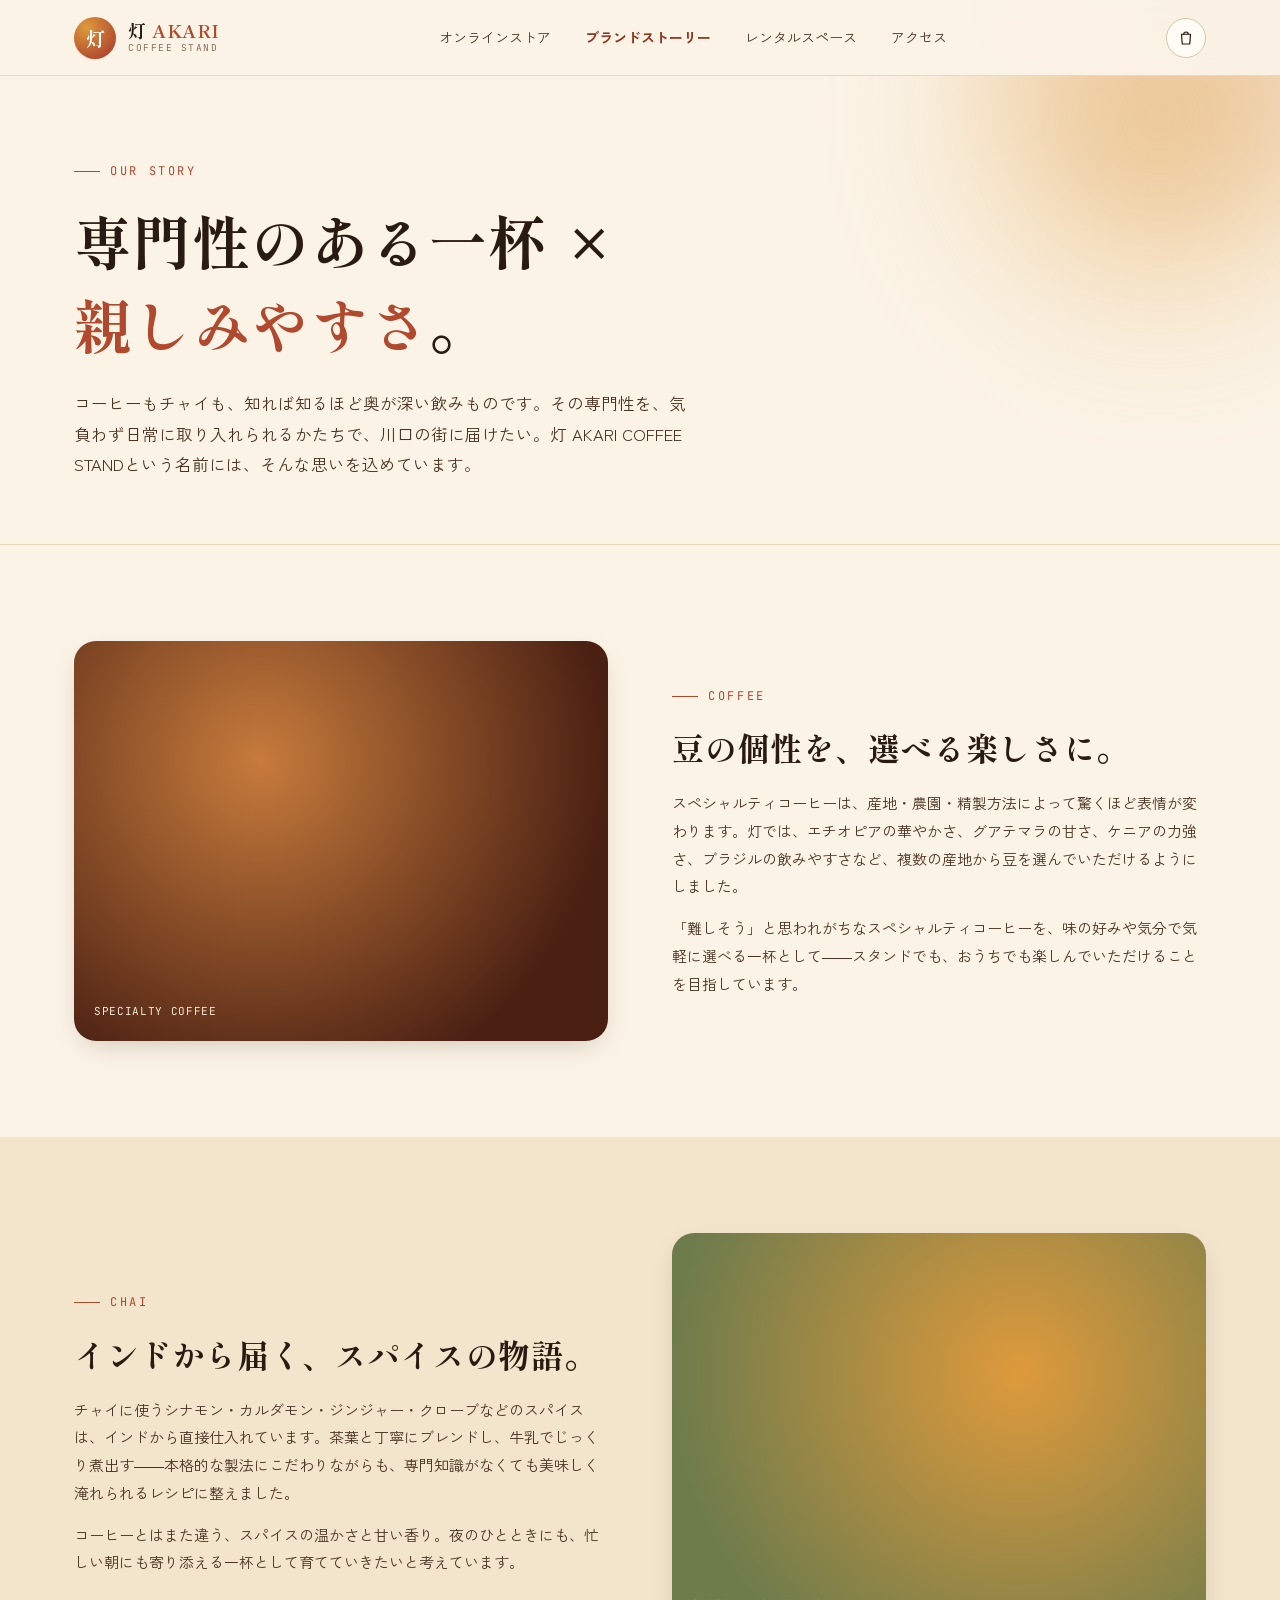
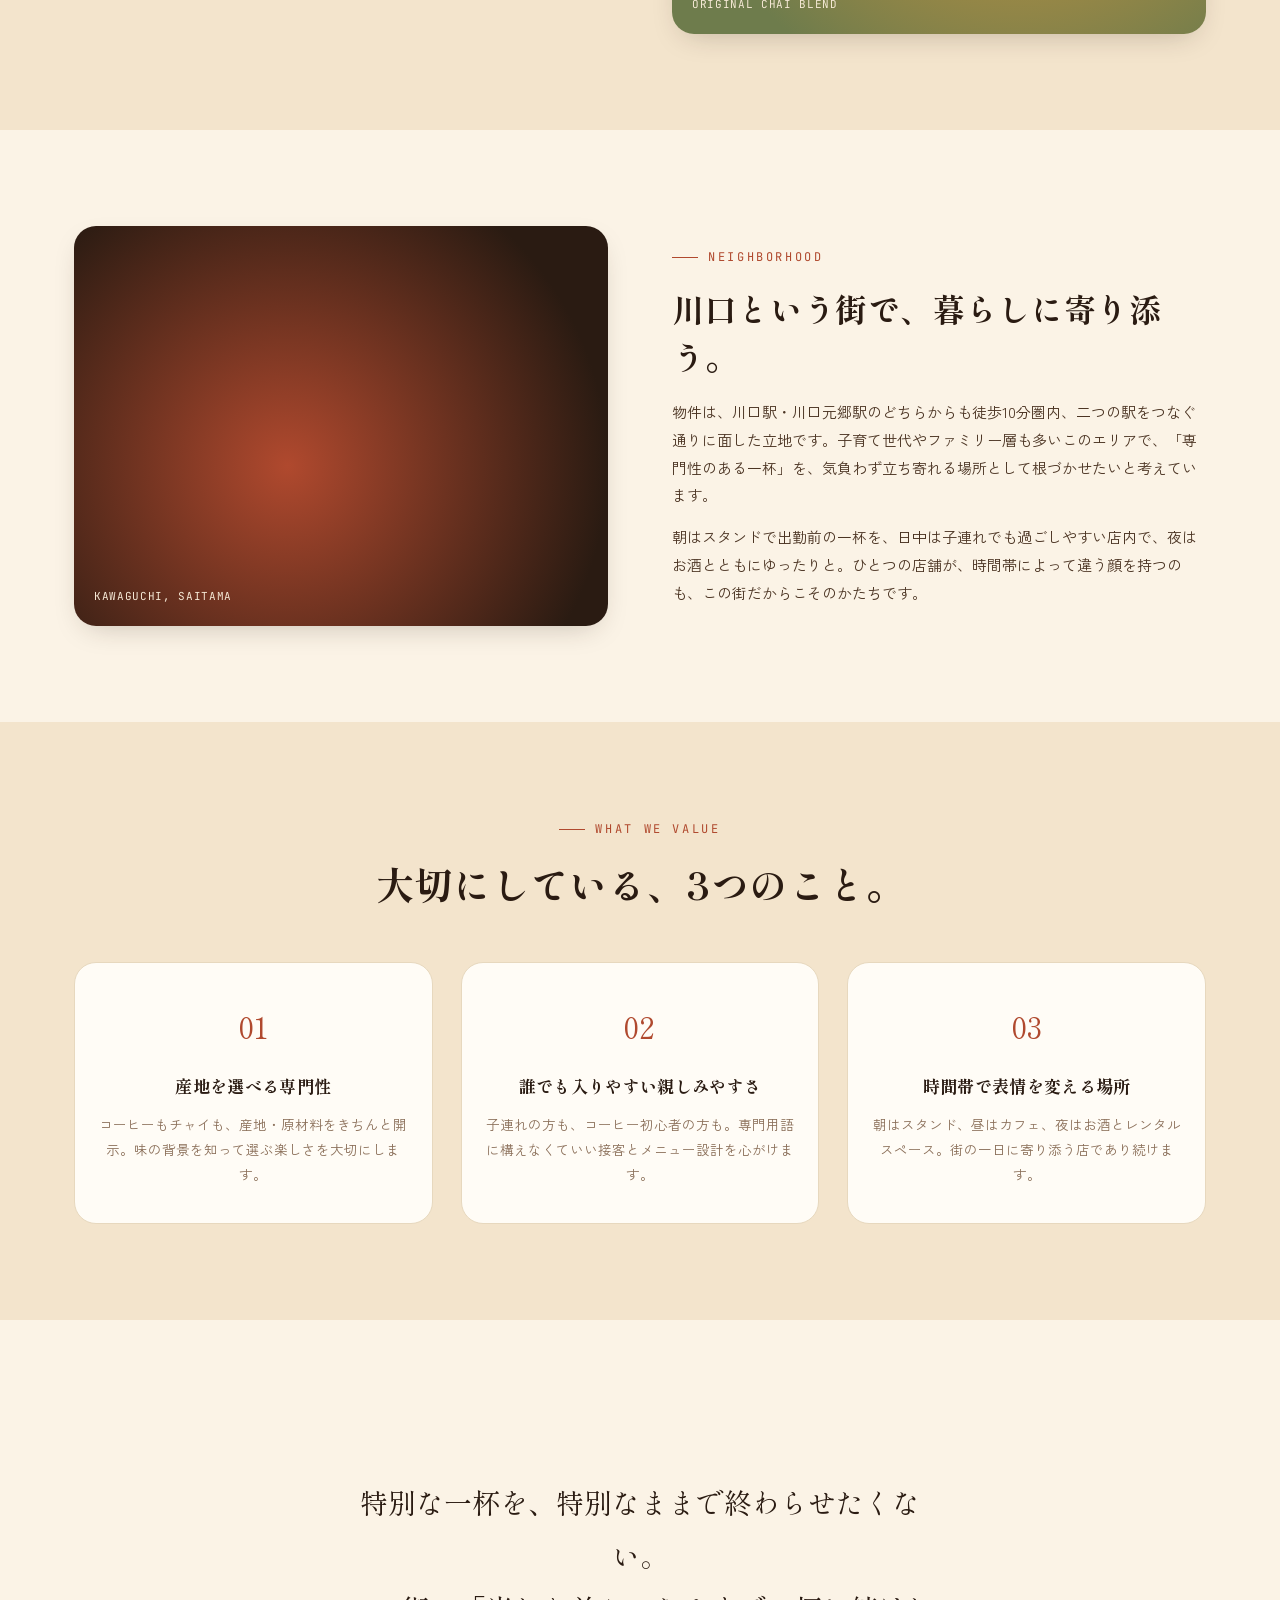
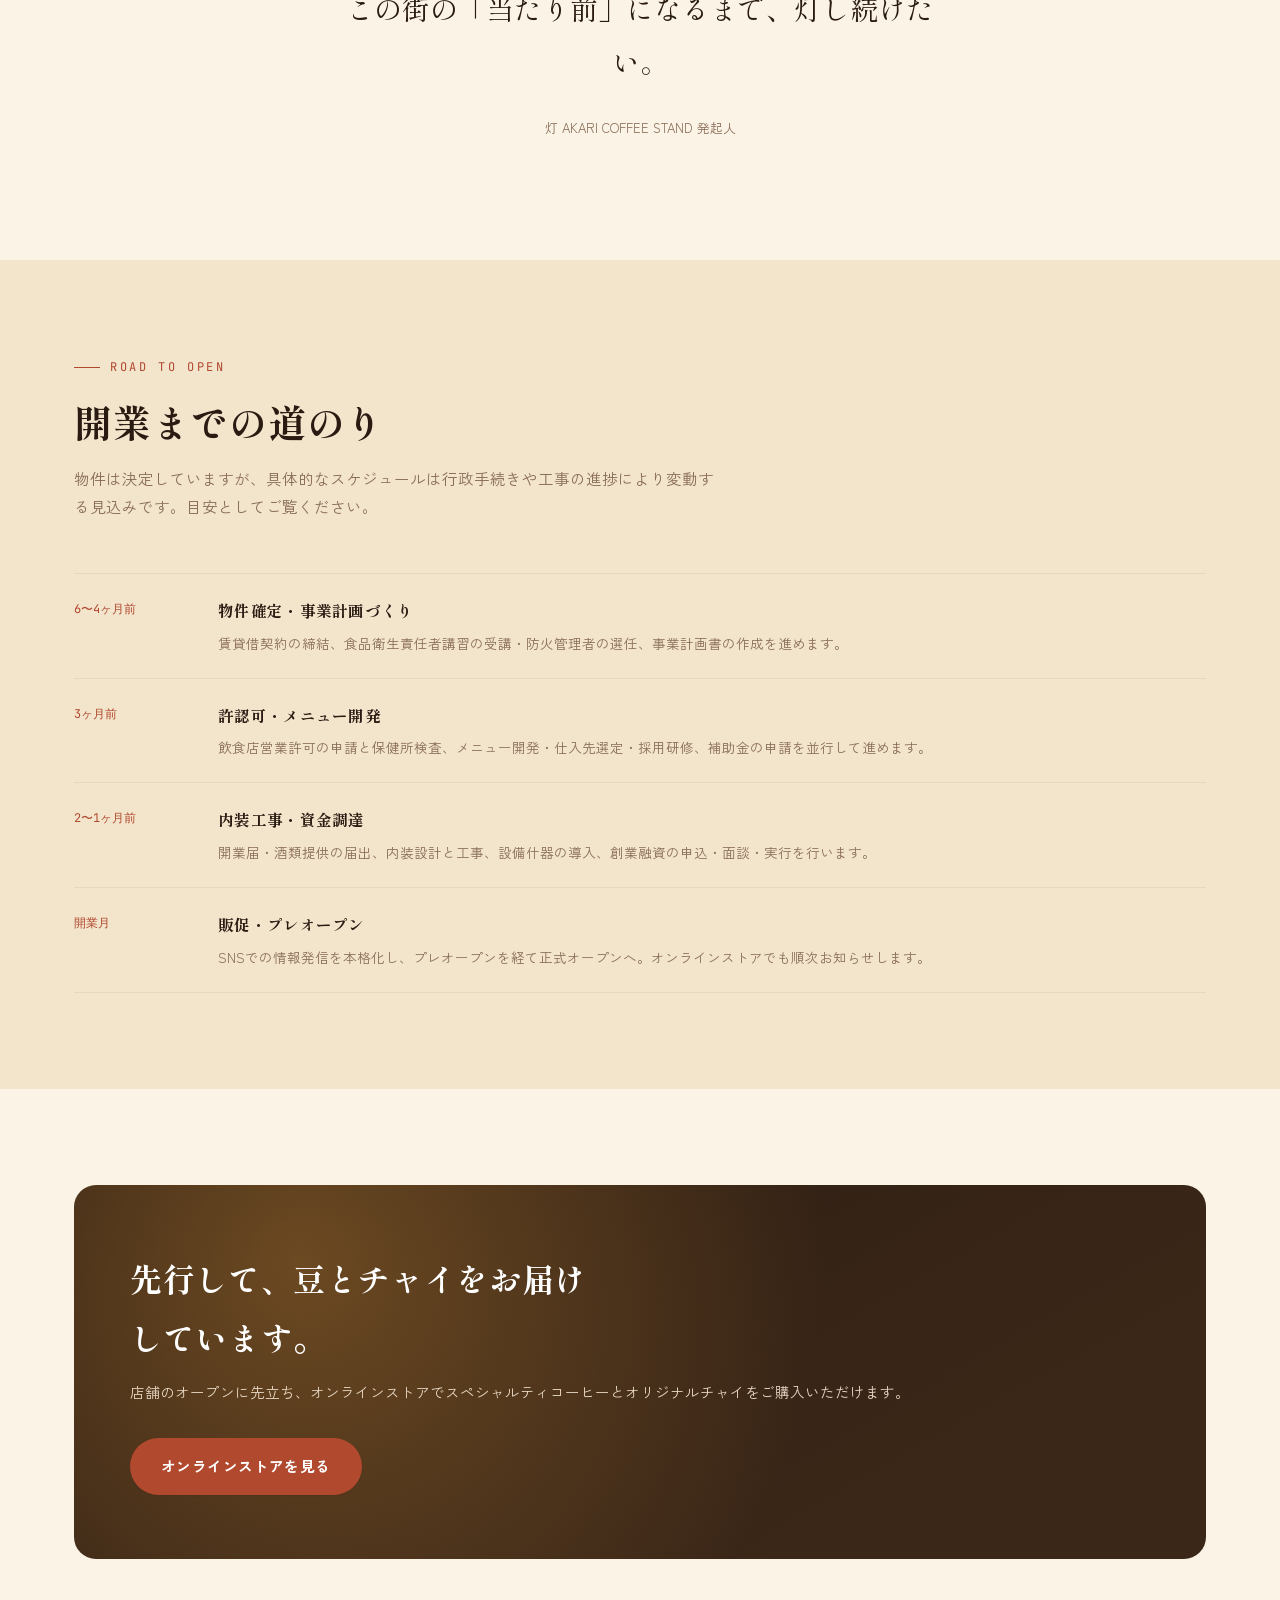
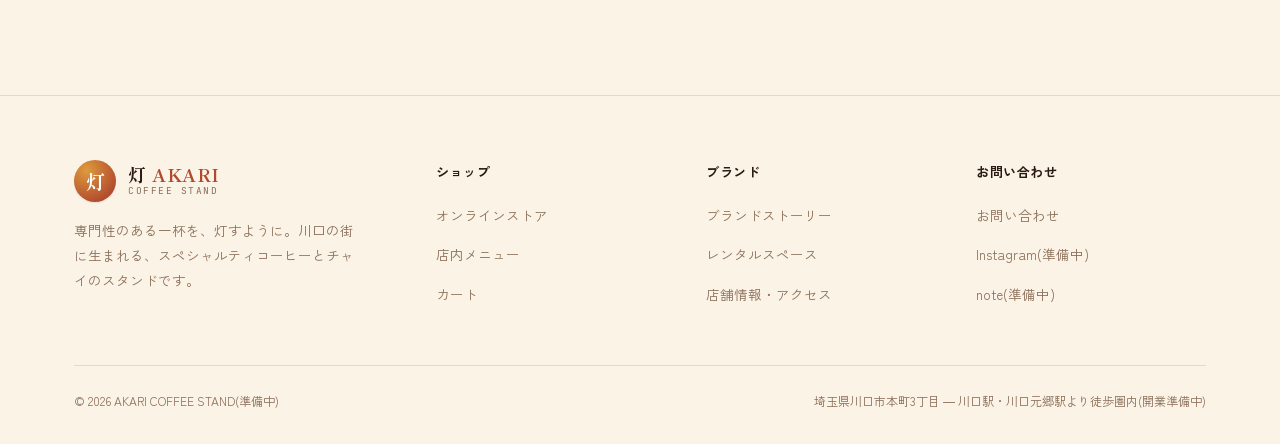
==== about.html @ fa73d48c "川口カフェ事業向けECサイト「灯 AKARI COFFEE STAND」を新規構築 既存の割り勘linkツールを置き換え、事業計画資料(専門性のある一杯×親しみやすさ、 スタンド/店内/レンタルスペー" ====
<!DOCTYPE html>
<html lang="ja">
<head>
<meta charset="UTF-8">
<meta name="viewport" content="width=device-width, initial-scale=1.0">
<meta name="theme-color" content="#B0492E">
<meta name="description" content="灯 AKARI COFFEE STANDのブランドストーリー。専門性のある一杯×親しみやすさというコンセプト、コーヒーとチャイへのこだわり、川口という街への思いをご紹介します。">
<title>ブランドストーリー ― 灯 AKARI COFFEE STAND</title>
<link rel="preconnect" href="https://fonts.googleapis.com">
<link rel="preconnect" href="https://fonts.gstatic.com" crossorigin>
<link href="https://fonts.googleapis.com/css2?family=Shippori+Mincho:wght@400;500;700;800&family=Zen+Kaku+Gothic+New:wght@400;500;700&family=JetBrains+Mono:wght@400;500;700&display=swap" rel="stylesheet">
<link rel="stylesheet" href="assets/styles.css">
</head>
<body>

<header class="site-header">
  <div class="wrap">
    <a href="index.html" class="brand">
      <div class="brand-mark">灯</div>
      <div class="brand-word">
        <span class="brand-name">灯 <span class="accent">AKARI</span></span>
        <span class="brand-sub">COFFEE STAND</span>
      </div>
    </a>
    <nav class="nav-desktop">
      <a href="products.html">オンラインストア</a>
      <a href="about.html">ブランドストーリー</a>
      <a href="space.html">レンタルスペース</a>
      <a href="access.html">アクセス</a>
    </nav>
    <div class="header-actions">
      <button type="button" class="icon-btn js-cart-open" aria-label="カートを開く">
        <svg viewBox="0 0 24 24" fill="none" stroke-width="1.6" stroke-linecap="round" stroke-linejoin="round"><path d="M6 7h12l-1 13H7L6 7Z"/><path d="M9 7a3 3 0 0 1 6 0"/></svg>
        <span class="cart-count is-zero">0</span>
      </button>
      <button type="button" class="icon-btn nav-toggle js-nav-open" aria-label="メニューを開く">
        <svg viewBox="0 0 24 24" fill="none" stroke-width="1.6" stroke-linecap="round"><path d="M4 7h16M4 12h16M4 17h16"/></svg>
      </button>
    </div>
  </div>
</header>

<div class="nav-mobile">
  <div class="nav-mobile-panel">
    <button type="button" class="nav-mobile-close js-nav-close" aria-label="閉じる">
      <svg viewBox="0 0 24 24" fill="none" stroke-width="1.6" stroke-linecap="round"><path d="M6 6l12 12M18 6L6 18"/></svg>
    </button>
    <a href="index.html">ホーム</a>
    <a href="products.html">オンラインストア</a>
    <a href="about.html">ブランドストーリー</a>
    <a href="space.html">レンタルスペース</a>
    <a href="access.html">店舗情報・アクセス</a>
    <a href="cart.html">カート</a>
  </div>
</div>

<main>

  <section class="hero" style="padding-bottom:64px">
    <div class="hero-glow g1"></div>
    <div class="wrap">
      <span class="eyebrow">OUR STORY</span>
      <h1 class="hero-title" style="max-width:760px">専門性のある一杯 ×<br><span class="accent">親しみやすさ</span>。</h1>
      <p class="hero-sub" style="max-width:620px">コーヒーもチャイも、知れば知るほど奥が深い飲みものです。その専門性を、気負わず日常に取り入れられるかたちで、川口の街に届けたい。灯 AKARI COFFEE STANDという名前には、そんな思いを込めています。</p>
    </div>
  </section>

  <!-- ============ Coffee story ============ -->
  <section class="section">
    <div class="wrap">
      <div class="story-split">
        <div class="story-visual" style="background: radial-gradient(circle at 35% 30%, #C77B3C, #4A2013 78%);">
          <span class="caption">SPECIALTY COFFEE</span>
        </div>
        <div class="story-copy">
          <span class="eyebrow">COFFEE</span>
          <h2>豆の個性を、選べる楽しさに。</h2>
          <p>スペシャルティコーヒーは、産地・農園・精製方法によって驚くほど表情が変わります。灯では、エチオピアの華やかさ、グアテマラの甘さ、ケニアの力強さ、ブラジルの飲みやすさなど、複数の産地から豆を選んでいただけるようにしました。</p>
          <p>「難しそう」と思われがちなスペシャルティコーヒーを、味の好みや気分で気軽に選べる一杯として――スタンドでも、おうちでも楽しんでいただけることを目指しています。</p>
        </div>
      </div>
    </div>
  </section>

  <!-- ============ Chai story ============ -->
  <section class="section section-alt">
    <div class="wrap">
      <div class="story-split reverse">
        <div class="story-visual" style="background: radial-gradient(circle at 65% 35%, #DE9A3C, #6E7C4C 80%);">
          <span class="caption">ORIGINAL CHAI BLEND</span>
        </div>
        <div class="story-copy">
          <span class="eyebrow">CHAI</span>
          <h2>インドから届く、スパイスの物語。</h2>
          <p>チャイに使うシナモン・カルダモン・ジンジャー・クローブなどのスパイスは、インドから直接仕入れています。茶葉と丁寧にブレンドし、牛乳でじっくり煮出す――本格的な製法にこだわりながらも、専門知識がなくても美味しく淹れられるレシピに整えました。</p>
          <p>コーヒーとはまた違う、スパイスの温かさと甘い香り。夜のひとときにも、忙しい朝にも寄り添える一杯として育てていきたいと考えています。</p>
        </div>
      </div>
    </div>
  </section>

  <!-- ============ Kawaguchi story ============ -->
  <section class="section">
    <div class="wrap">
      <div class="story-split">
        <div class="story-visual" style="background: radial-gradient(circle at 40% 60%, #B0492E, #2A1B12 80%);">
          <span class="caption">KAWAGUCHI, SAITAMA</span>
        </div>
        <div class="story-copy">
          <span class="eyebrow">NEIGHBORHOOD</span>
          <h2>川口という街で、暮らしに寄り添う。</h2>
          <p>物件は、川口駅・川口元郷駅のどちらからも徒歩10分圏内、二つの駅をつなぐ通りに面した立地です。子育て世代やファミリー層も多いこのエリアで、「専門性のある一杯」を、気負わず立ち寄れる場所として根づかせたいと考えています。</p>
          <p>朝はスタンドで出勤前の一杯を、日中は子連れでも過ごしやすい店内で、夜はお酒とともにゆったりと。ひとつの店舗が、時間帯によって違う顔を持つのも、この街だからこそのかたちです。</p>
        </div>
      </div>
    </div>
  </section>

  <!-- ============ Pillars ============ -->
  <section class="section section-alt">
    <div class="wrap">
      <div class="section-head center" style="margin-left:auto;margin-right:auto;text-align:center">
        <span class="eyebrow center" style="justify-content:center">WHAT WE VALUE</span>
        <h2>大切にしている、3つのこと。</h2>
      </div>
      <div class="pillars">
        <div class="pillar">
          <div class="pillar-mark">01</div>
          <h3>産地を選べる専門性</h3>
          <p>コーヒーもチャイも、産地・原材料をきちんと開示。味の背景を知って選ぶ楽しさを大切にします。</p>
        </div>
        <div class="pillar">
          <div class="pillar-mark">02</div>
          <h3>誰でも入りやすい親しみやすさ</h3>
          <p>子連れの方も、コーヒー初心者の方も。専門用語に構えなくていい接客とメニュー設計を心がけます。</p>
        </div>
        <div class="pillar">
          <div class="pillar-mark">03</div>
          <h3>時間帯で表情を変える場所</h3>
          <p>朝はスタンド、昼はカフェ、夜はお酒とレンタルスペース。街の一日に寄り添う店であり続けます。</p>
        </div>
      </div>
    </div>
  </section>

  <!-- ============ Founder quote ============ -->
  <section class="section-tight">
    <div class="wrap">
      <div class="quote-block">
        <blockquote>特別な一杯を、特別なままで終わらせたくない。<br>この街の「当たり前」になるまで、灯し続けたい。</blockquote>
        <cite>灯 AKARI COFFEE STAND 発起人</cite>
      </div>
    </div>
  </section>

  <!-- ============ Road to open ============ -->
  <section class="section section-alt">
    <div class="wrap">
      <div class="section-head">
        <span class="eyebrow">ROAD TO OPEN</span>
        <h2>開業までの道のり</h2>
        <p class="lead">物件は決定していますが、具体的なスケジュールは行政手続きや工事の進捗により変動する見込みです。目安としてご覧ください。</p>
      </div>
      <div class="timeline">
        <div class="timeline-row">
          <div class="timeline-time">6〜4ヶ月前</div>
          <div class="timeline-body">
            <h4>物件確定・事業計画づくり</h4>
            <p>賃貸借契約の締結、食品衛生責任者講習の受講・防火管理者の選任、事業計画書の作成を進めます。</p>
          </div>
        </div>
        <div class="timeline-row">
          <div class="timeline-time">3ヶ月前</div>
          <div class="timeline-body">
            <h4>許認可・メニュー開発</h4>
            <p>飲食店営業許可の申請と保健所検査、メニュー開発・仕入先選定・採用研修、補助金の申請を並行して進めます。</p>
          </div>
        </div>
        <div class="timeline-row">
          <div class="timeline-time">2〜1ヶ月前</div>
          <div class="timeline-body">
            <h4>内装工事・資金調達</h4>
            <p>開業届・酒類提供の届出、内装設計と工事、設備什器の導入、創業融資の申込・面談・実行を行います。</p>
          </div>
        </div>
        <div class="timeline-row">
          <div class="timeline-time">開業月</div>
          <div class="timeline-body">
            <h4>販促・プレオープン</h4>
            <p>SNSでの情報発信を本格化し、プレオープンを経て正式オープンへ。オンラインストアでも順次お知らせします。</p>
          </div>
        </div>
      </div>
    </div>
  </section>

  <section class="section">
    <div class="wrap">
      <div class="cta-band">
        <div>
          <h2>先行して、豆とチャイをお届けしています。</h2>
          <p>店舗のオープンに先立ち、オンラインストアでスペシャルティコーヒーとオリジナルチャイをご購入いただけます。</p>
        </div>
        <a href="products.html" class="btn btn-primary">オンラインストアを見る</a>
      </div>
    </div>
  </section>

</main>

<footer class="site-footer">
  <div class="wrap">
    <div class="footer-grid">
      <div class="footer-brand">
        <a href="index.html" class="brand">
          <div class="brand-mark">灯</div>
          <div class="brand-word">
            <span class="brand-name">灯 <span class="accent">AKARI</span></span>
            <span class="brand-sub">COFFEE STAND</span>
          </div>
        </a>
        <p>専門性のある一杯を、灯すように。川口の街に生まれる、スペシャルティコーヒーとチャイのスタンドです。</p>
      </div>
      <div class="footer-col">
        <h4>ショップ</h4>
        <ul>
          <li><a href="products.html">オンラインストア</a></li>
          <li><a href="products.html#menu">店内メニュー</a></li>
          <li><a href="cart.html">カート</a></li>
        </ul>
      </div>
      <div class="footer-col">
        <h4>ブランド</h4>
        <ul>
          <li><a href="about.html">ブランドストーリー</a></li>
          <li><a href="space.html">レンタルスペース</a></li>
          <li><a href="access.html">店舗情報・アクセス</a></li>
        </ul>
      </div>
      <div class="footer-col">
        <h4>お問い合わせ</h4>
        <ul>
          <li><a href="access.html#contact">お問い合わせ</a></li>
          <li><a href="#">Instagram(準備中)</a></li>
          <li><a href="#">note(準備中)</a></li>
        </ul>
      </div>
    </div>
    <div class="footer-bottom">
      <span>&copy; <span class="js-year"></span> AKARI COFFEE STAND(準備中)</span>
      <span>埼玉県川口市本町3丁目 ― 川口駅・川口元郷駅より徒歩圏内(開業準備中)</span>
    </div>
  </div>
</footer>

<div class="cart-drawer">
  <div class="cart-drawer-panel">
    <div class="cart-drawer-head">
      <h3>カート</h3>
      <button type="button" class="icon-btn js-cart-close" aria-label="閉じる">
        <svg viewBox="0 0 24 24" fill="none" stroke-width="1.6" stroke-linecap="round"><path d="M6 6l12 12M18 6L6 18"/></svg>
      </button>
    </div>
    <div class="cart-drawer-body" id="cartDrawerBody"></div>
    <div class="cart-drawer-foot" id="cartDrawerFoot" style="display:none">
      <div class="cart-subtotal"><span>小計</span><strong id="cartSubtotal">¥0</strong></div>
      <a href="cart.html" class="btn btn-primary btn-block">レジに進む</a>
      <p class="form-note" style="margin-top:12px;margin-bottom:0">送料・お支払い方法は実店舗オープンにあわせて確定します</p>
    </div>
  </div>
</div>

<script src="assets/data.js"></script>
<script src="assets/app.js"></script>

</body>
</html>
---- assets/styles.css ----
/* ==========================================================================
   灯 AKARI COFFEE STAND ― Design System
   専門性のある一杯 × 親しみやすさ
   Mincho(専門性) + Gothic(親しみやすさ) のフォント対比を軸にした
   ブランド/EC 共通スタイルシート
   ========================================================================== */

:root{
  /* ---- color: warm coffee-stand palette ---- */
  --cream:        #FBF3E6;
  --cream-deep:   #F3E4CC;
  --paper:        #FFFCF6;
  --coffee-900:   #2A1B12;
  --coffee-700:   #4B3423;
  --coffee-500:   #8A6E58;
  --coffee-300:   #C9B49C;
  --line:         #E7D8BE;
  --line-strong:  #D8C4A3;
  --brick:        #B0492E;
  --brick-dark:   #8C3821;
  --brick-tint:   #F4DCD1;
  --amber:        #DE9A3C;
  --amber-tint:   #FBEACB;
  --sage:         #6E7C4C;
  --sage-tint:    #E7ECD9;
  --danger:       #B0492E;

  --shadow-sm: 0 1px 2px rgba(42,27,18,.06), 0 1px 1px rgba(42,27,18,.04);
  --shadow-md: 0 10px 30px -12px rgba(42,27,18,.28);
  --shadow-lg: 0 24px 60px -20px rgba(42,27,18,.35);

  --radius-sm: 6px;
  --radius-md: 12px;
  --radius-lg: 22px;
  --radius-pill: 999px;

  --font-serif: "Shippori Mincho", serif;
  --font-sans:  "Zen Kaku Gothic New", sans-serif;
  --font-mono:  "JetBrains Mono", monospace;

  --header-h: 76px;
  --wrap: 1180px;
}

*, *::before, *::after{ box-sizing: border-box; }
html{ scroll-behavior: smooth; }
body{
  margin:0;
  background: var(--cream);
  color: var(--coffee-700);
  font-family: var(--font-sans);
  font-size: 16px;
  line-height: 1.85;
  -webkit-font-smoothing: antialiased;
  text-rendering: optimizeLegibility;
}
img{ max-width:100%; display:block; }
a{ color: inherit; text-decoration: none; }
ul{ margin:0; padding:0; list-style:none; }
button{ font-family: inherit; }
h1,h2,h3,h4{
  font-family: var(--font-serif);
  color: var(--coffee-900);
  margin: 0;
  font-weight: 700;
  letter-spacing: .02em;
}
p{ margin:0; }

.wrap{
  max-width: var(--wrap);
  margin: 0 auto;
  padding: 0 24px;
}

/* ---- background texture: subtle warm grain + wood-line rhythm ---- */
body{
  background-image:
    radial-gradient(ellipse 900px 500px at 12% -10%, rgba(222,154,60,.14), transparent 60%),
    radial-gradient(ellipse 700px 500px at 100% 0%, rgba(176,73,46,.10), transparent 55%);
  background-repeat: no-repeat;
}

/* ==========================================================================
   Header
   ========================================================================== */
.site-header{
  position: sticky; top:0; z-index: 100;
  height: var(--header-h);
  display:flex; align-items:center;
  background: rgba(251,243,230,.88);
  backdrop-filter: blur(10px) saturate(1.1);
  border-bottom: 1px solid var(--line);
}
.site-header .wrap{
  display:flex; align-items:center; justify-content:space-between;
  width:100%;
}
.brand{
  display:flex; align-items:center; gap:12px;
}
.brand-mark{
  width:42px; height:42px; border-radius:50%;
  background: radial-gradient(circle at 30% 25%, var(--amber), var(--brick) 78%);
  color:#fff; font-family: var(--font-serif); font-weight:700;
  display:flex; align-items:center; justify-content:center;
  font-size:19px; box-shadow: var(--shadow-sm);
  flex-shrink:0;
}
.brand-word{ display:flex; flex-direction:column; line-height:1.1; }
.brand-name{
  font-family: var(--font-serif); font-weight:700; font-size:18px; color: var(--coffee-900);
  letter-spacing:.03em;
}
.brand-name .accent{ color: var(--brick); }
.brand-sub{
  font-family: var(--font-mono); font-size:9.5px; letter-spacing:.16em;
  color: var(--coffee-500); text-transform:uppercase; margin-top:2px;
}

.nav-desktop{
  display:flex; align-items:center; gap:34px;
}
.nav-desktop a{
  font-size:14px; color: var(--coffee-700); position:relative; padding:6px 0;
  transition: color .2s ease;
}
.nav-desktop a:hover{ color: var(--brick); }
.nav-desktop a.is-active{ color: var(--brick-dark); font-weight:700; }

.header-actions{ display:flex; align-items:center; gap:10px; }
.icon-btn{
  width:40px; height:40px; border-radius:50%;
  border:1px solid var(--line-strong); background: var(--paper);
  display:flex; align-items:center; justify-content:center;
  cursor:pointer; position:relative; transition: border-color .2s, background .2s;
}
.icon-btn:hover{ border-color: var(--brick); background:#fff; }
.icon-btn svg{ width:18px; height:18px; stroke: var(--coffee-900); }
.cart-count{
  position:absolute; top:-6px; right:-6px;
  min-width:18px; height:18px; padding:0 4px;
  border-radius:999px; background: var(--brick); color:#fff;
  font-family: var(--font-mono); font-size:10px; font-weight:700;
  display:flex; align-items:center; justify-content:center;
  border:2px solid var(--cream);
}
.cart-count.is-zero{ display:none; }

.nav-toggle{ display:none; }

/* mobile nav sheet */
.nav-mobile{
  position: fixed; inset:0; z-index: 200;
  background: rgba(42,27,18,.42);
  opacity:0; pointer-events:none; transition: opacity .25s ease;
}
.nav-mobile.is-open{ opacity:1; pointer-events:auto; }
.nav-mobile-panel{
  position:absolute; top:0; right:0; height:100%; width:min(320px,86vw);
  background: var(--cream); padding:22px 24px; box-shadow: var(--shadow-lg);
  transform: translateX(12px); transition: transform .25s ease;
  display:flex; flex-direction:column; gap:4px;
}
.nav-mobile.is-open .nav-mobile-panel{ transform: translateX(0); }
.nav-mobile-close{
  align-self:flex-end; width:36px; height:36px; border-radius:50%;
  border:1px solid var(--line-strong); background:var(--paper);
  display:flex; align-items:center; justify-content:center; margin-bottom:14px;
}
.nav-mobile a{
  padding:14px 4px; font-size:16px; border-bottom:1px solid var(--line);
  font-family: var(--font-serif);
}

/* ==========================================================================
   Buttons / Badges
   ========================================================================== */
.btn{
  display:inline-flex; align-items:center; justify-content:center; gap:8px;
  padding:14px 30px; border-radius: var(--radius-pill);
  font-size:14.5px; font-weight:700; letter-spacing:.03em;
  cursor:pointer; border:1px solid transparent; white-space:nowrap;
  transition: transform .18s ease, box-shadow .18s ease, background .18s ease, border-color .18s ease, color .18s ease;
}
.btn:active{ transform: translateY(1px); }
.btn-primary{ background: var(--brick); color:#fff; box-shadow: var(--shadow-sm); }
.btn-primary:hover{ background: var(--brick-dark); box-shadow: var(--shadow-md); }
.btn-outline{ background: transparent; border-color: var(--coffee-900); color: var(--coffee-900); }
.btn-outline:hover{ background: var(--coffee-900); color:#fff; }
.btn-ghost{ background: var(--paper); border-color: var(--line-strong); color: var(--coffee-900); }
.btn-ghost:hover{ border-color: var(--brick); color: var(--brick); }
.btn-block{ width:100%; }
.btn-sm{ padding:10px 20px; font-size:13px; }
.btn[disabled]{ opacity:.45; cursor:not-allowed; }

.badge{
  display:inline-flex; align-items:center; gap:6px;
  padding:6px 14px; border-radius: var(--radius-pill);
  font-family: var(--font-mono); font-size:11px; letter-spacing:.08em;
  background: var(--amber-tint); color: var(--brick-dark); text-transform:uppercase;
}
.badge-dot{ width:6px; height:6px; border-radius:50%; background: var(--brick); }
.badge-sage{ background: var(--sage-tint); color: var(--sage); }
.badge-outline{ background:transparent; border:1px solid var(--line-strong); color:var(--coffee-500); }

.tag{
  display:inline-block; padding:4px 11px; border-radius:var(--radius-pill);
  font-size:11.5px; background: var(--cream-deep); color: var(--coffee-500);
  border:1px solid var(--line);
}

/* ==========================================================================
   Layout helpers
   ========================================================================== */
.section{ padding: 96px 0; }
.section-tight{ padding: 64px 0; }
.section-alt{ background: var(--cream-deep); }
.eyebrow{
  font-family: var(--font-mono); font-size:12px; letter-spacing:.22em;
  text-transform:uppercase; color: var(--brick); display:flex; align-items:center; gap:10px;
  margin-bottom:16px;
}
.eyebrow::before{ content:""; width:26px; height:1px; background: var(--brick); }
.section-head{ max-width:640px; margin-bottom:52px; }
.section-head h2{ font-size: clamp(26px,3.4vw,38px); line-height:1.4; }
.section-head .lead{ margin-top:16px; color: var(--coffee-500); font-size:15.5px; }
.section-foot{ margin-top:44px; }

.grid{ display:grid; gap:28px; }
.grid-3{ grid-template-columns: repeat(3,1fr); }
.grid-4{ grid-template-columns: repeat(4,1fr); }
.grid-2{ grid-template-columns: repeat(2,1fr); }

/* ==========================================================================
   Hero
   ========================================================================== */
.hero{
  position:relative; overflow:hidden;
  padding: 84px 0 96px;
  border-bottom:1px solid var(--line);
}
.hero-glow{
  position:absolute; z-index:0; border-radius:50%;
  filter: blur(60px); opacity:.55; pointer-events:none;
}
.hero-glow.g1{ width:520px;height:520px; top:-220px; right:-140px; background: radial-gradient(circle, var(--amber), transparent 70%); }
.hero-glow.g2{ width:420px;height:420px; bottom:-220px; left:-120px; background: radial-gradient(circle, var(--brick-tint), transparent 70%); }
.hero .wrap{ position:relative; z-index:1; }
.hero-grid{ display:grid; grid-template-columns: 1.1fr .9fr; gap:56px; align-items:center; }
.hero-title{ font-size: clamp(34px,5vw,58px); line-height:1.45; }
.hero-title .accent{ color: var(--brick); }
.hero-sub{ margin-top:22px; font-size:16.5px; color: var(--coffee-700); max-width:480px; }
.hero-actions{ display:flex; gap:14px; margin-top:34px; flex-wrap:wrap; }
.hero-meta{ display:flex; gap:26px; margin-top:44px; flex-wrap:wrap; }
.hero-meta-item{ display:flex; flex-direction:column; gap:4px; }
.hero-meta-item .num{ font-family: var(--font-serif); font-size:22px; color: var(--coffee-900); }
.hero-meta-item .label{ font-size:12px; color: var(--coffee-500); }

.hero-art{
  position:relative; aspect-ratio: 1/1; border-radius: var(--radius-lg);
  background:
    radial-gradient(circle at 32% 30%, rgba(222,154,60,.55), transparent 55%),
    radial-gradient(circle at 72% 68%, rgba(176,73,46,.5), transparent 55%),
    linear-gradient(160deg, var(--coffee-900), #3B2718 70%);
  box-shadow: var(--shadow-lg);
  display:flex; align-items:center; justify-content:center;
  overflow:hidden;
}
.hero-art-ring{
  width:62%; aspect-ratio:1/1; border-radius:50%;
  border:1px solid rgba(255,255,255,.28);
  display:flex; align-items:center; justify-content:center;
}
.hero-art-mark{
  font-family: var(--font-serif); color:#fff; font-size:96px; font-weight:700;
  text-shadow: 0 8px 30px rgba(0,0,0,.35);
}
.hero-art-caption{
  position:absolute; bottom:22px; left:22px; right:22px;
  color:#F6E9D6; font-family: var(--font-mono); font-size:11px; letter-spacing:.08em;
  display:flex; justify-content:space-between; opacity:.85;
}

.status-banner{
  margin-top:56px; padding:18px 24px; border-radius: var(--radius-md);
  background: var(--paper); border:1px solid var(--line-strong);
  display:flex; align-items:center; gap:14px; flex-wrap:wrap;
  box-shadow: var(--shadow-sm);
}
.status-banner .dot{ width:9px;height:9px;border-radius:50%; background:var(--brick); flex-shrink:0;
  box-shadow:0 0 0 4px var(--brick-tint); }
.status-banner strong{ color: var(--coffee-900); }
.status-banner span.muted{ color: var(--coffee-500); font-size:13.5px; }

/* ==========================================================================
   Cards: format / story / value
   ========================================================================== */
.format-card{
  background: var(--paper); border:1px solid var(--line);
  border-radius: var(--radius-lg); padding:34px 28px;
  transition: box-shadow .2s ease, transform .2s ease, border-color .2s;
}
.format-card:hover{ box-shadow: var(--shadow-md); transform: translateY(-4px); border-color: var(--line-strong); }
.format-icon{
  width:52px; height:52px; border-radius:50%;
  background: var(--amber-tint); display:flex; align-items:center; justify-content:center;
  margin-bottom:22px;
}
.format-icon svg{ width:24px; height:24px; stroke: var(--brick-dark); }
.format-card h3{ font-size:20px; margin-bottom:10px; }
.format-card .format-time{ font-family: var(--font-mono); font-size:11.5px; color: var(--brick); letter-spacing:.05em; margin-bottom:14px; display:block; }
.format-card p{ color: var(--coffee-500); font-size:14.5px; }
.format-card .format-list{ margin-top:18px; display:flex; flex-direction:column; gap:8px; }
.format-card .format-list li{ font-size:13.5px; color: var(--coffee-700); display:flex; gap:8px; }
.format-card .format-list li::before{ content:"—"; color: var(--brick); flex-shrink:0; }

.value-card{ display:flex; gap:20px; }
.value-num{
  font-family: var(--font-serif); font-size:15px; color: var(--brick);
  width:44px; height:44px; border-radius:50%; border:1px solid var(--brick-tint);
  display:flex; align-items:center; justify-content:center; flex-shrink:0;
}
.value-card h3{ font-size:18px; margin-bottom:8px; }
.value-card p{ color: var(--coffee-500); font-size:14.5px; }

/* ==========================================================================
   Product cards / grid
   ========================================================================== */
.filter-bar{
  display:flex; gap:10px; flex-wrap:wrap; margin-bottom:36px;
}
.filter-btn{
  padding:10px 20px; border-radius: var(--radius-pill); border:1px solid var(--line-strong);
  background: var(--paper); font-size:13.5px; color: var(--coffee-700); cursor:pointer;
  transition: all .18s ease;
}
.filter-btn.is-active{ background: var(--coffee-900); border-color: var(--coffee-900); color:#fff; }
.filter-btn:hover:not(.is-active){ border-color: var(--brick); color: var(--brick); }

.product-card{
  background: var(--paper); border:1px solid var(--line); border-radius: var(--radius-lg);
  overflow:hidden; display:flex; flex-direction:column;
  transition: box-shadow .2s ease, transform .2s ease;
}
.product-card:hover{ box-shadow: var(--shadow-md); transform: translateY(-4px); }
.product-card-media{
  aspect-ratio: 4/3; position:relative; overflow:hidden;
  display:flex; align-items:center; justify-content:center;
}
.product-card-media .pc-mark{ font-family: var(--font-serif); font-size:15px; color:#fff; opacity:.9; }
.product-card-media .pc-badge{
  position:absolute; top:14px; left:14px;
}
.product-card-body{ padding:22px 22px 24px; display:flex; flex-direction:column; gap:10px; flex:1; }
.product-card-cat{ font-family: var(--font-mono); font-size:10.5px; letter-spacing:.12em; color: var(--coffee-500); text-transform:uppercase; }
.product-card-name{ font-size:18px; }
.product-card-note{ font-size:13px; color: var(--coffee-500); flex:1; }
.product-card-foot{ display:flex; align-items:center; justify-content:space-between; margin-top:8px; }
.price{ font-family: var(--font-mono); font-weight:700; color: var(--coffee-900); font-size:15.5px; }
.price .from{ font-size:11px; color: var(--coffee-500); font-weight:400; margin-right:4px; }

/* palette rotation for media backgrounds (no photography yet) */
.pc-media-1{ background: radial-gradient(circle at 30% 25%, #C77B3C, #6E3A1C 82%); }
.pc-media-2{ background: radial-gradient(circle at 65% 30%, #D98E3B, #7A431F 82%); }
.pc-media-3{ background: radial-gradient(circle at 40% 70%, #B0492E, #4A2013 82%); }
.pc-media-4{ background: radial-gradient(circle at 60% 60%, #8C5A2E, #362013 82%); }
.pc-media-5{ background: radial-gradient(circle at 35% 35%, #6E7C4C, #2E3420 82%); }
.pc-media-6{ background: radial-gradient(circle at 55% 40%, #A8632E, #402614 82%); }

/* ==========================================================================
   Menu list (in-store, non purchasable)
   ========================================================================== */
.menu-list{ display:flex; flex-direction:column; }
.menu-row{
  display:flex; justify-content:space-between; align-items:baseline; gap:16px;
  padding:20px 0; border-bottom:1px dashed var(--line-strong);
}
.menu-row:first-child{ padding-top:0; }
.menu-row-name{ font-size:16.5px; color: var(--coffee-900); }
.menu-row-note{ display:block; margin-top:4px; font-size:13px; color: var(--coffee-500); font-family: var(--font-sans); }
.menu-row-price{ font-family: var(--font-mono); font-size:14px; color: var(--coffee-700); white-space:nowrap; }
.menu-group-title{ margin: 46px 0 6px; font-size:14px; letter-spacing:.06em; }
.menu-group-title:first-child{ margin-top:0; }

/* ==========================================================================
   Product detail
   ========================================================================== */
.pd-grid{ display:grid; grid-template-columns: .95fr 1.05fr; gap:64px; align-items:start; }
.pd-media{
  aspect-ratio: 1/1; border-radius: var(--radius-lg); position:sticky; top:calc(var(--header-h) + 24px);
  display:flex; align-items:center; justify-content:center; box-shadow: var(--shadow-lg);
}
.pd-media .pc-mark{ font-family: var(--font-serif); font-size:22px; color:#fff; }
.pd-breadcrumb{ font-size:13px; color: var(--coffee-500); margin-bottom:18px; }
.pd-breadcrumb a:hover{ color: var(--brick); }
.pd-title{ font-size: clamp(26px,3vw,34px); line-height:1.4; }
.pd-note{ margin-top:14px; color: var(--coffee-500); font-size:15px; }
.pd-price{ font-family: var(--font-mono); font-size:24px; margin-top:22px; color: var(--coffee-900); font-weight:700; }
.pd-tags{ display:flex; gap:8px; margin-top:16px; flex-wrap:wrap; }

.option-group{ margin-top:30px; }
.option-label{ font-size:13px; font-weight:700; color: var(--coffee-900); margin-bottom:10px; display:block; }
.option-row{ display:flex; gap:10px; flex-wrap:wrap; }
.option-chip{
  padding:11px 18px; border-radius: var(--radius-pill); border:1px solid var(--line-strong);
  background: var(--paper); font-size:13.5px; cursor:pointer; transition: all .15s;
}
.option-chip.is-active{ border-color: var(--coffee-900); background: var(--coffee-900); color:#fff; }

.qty-row{ display:flex; align-items:center; gap:16px; margin-top:28px; }
.qty-control{ display:flex; align-items:center; border:1px solid var(--line-strong); border-radius: var(--radius-pill); overflow:hidden; }
.qty-control button{ width:38px; height:38px; background: var(--paper); border:none; cursor:pointer; font-size:16px; color: var(--coffee-900); }
.qty-control button:hover{ background: var(--cream-deep); }
.qty-control input{
  width:42px; text-align:center; border:none; background:transparent; font-family: var(--font-mono); font-size:14px;
}
.pd-actions{ display:flex; gap:12px; margin-top:30px; }
.pd-add-note{ margin-top:14px; font-size:12.5px; color: var(--sage); display:none; }
.pd-add-note.show{ display:block; }

.pd-detail-block{ margin-top:52px; border-top:1px solid var(--line); padding-top:32px; }
.pd-detail-block h3{ font-size:15px; margin-bottom:14px; }
.notes-grid{ display:grid; grid-template-columns: repeat(3,1fr); gap:16px; margin-top:8px; }
.notes-grid .note-item{ background: var(--cream-deep); border-radius: var(--radius-md); padding:16px; text-align:center; }
.notes-grid .note-item .n-label{ font-size:11px; color: var(--coffee-500); font-family: var(--font-mono); }
.notes-grid .note-item .n-val{ margin-top:6px; font-family: var(--font-serif); font-size:15px; color: var(--coffee-900); }

/* related products */
.related-strip{ display:flex; gap:20px; overflow-x:auto; padding-bottom:8px; }
.related-strip .product-card{ min-width:240px; }

/* ==========================================================================
   Cart drawer
   ========================================================================== */
.cart-drawer{
  position: fixed; inset:0; z-index: 300;
  background: rgba(42,27,18,.42); opacity:0; pointer-events:none; transition: opacity .25s ease;
}
.cart-drawer.is-open{ opacity:1; pointer-events:auto; }
.cart-drawer-panel{
  position:absolute; top:0; right:0; height:100%; width:min(420px,92vw);
  background: var(--cream); box-shadow: var(--shadow-lg);
  transform: translateX(16px); transition: transform .25s ease;
  display:flex; flex-direction:column;
}
.cart-drawer.is-open .cart-drawer-panel{ transform: translateX(0); }
.cart-drawer-head{
  display:flex; align-items:center; justify-content:space-between;
  padding:22px 24px; border-bottom:1px solid var(--line);
}
.cart-drawer-head h3{ font-size:18px; }
.cart-drawer-body{ flex:1; overflow-y:auto; padding:18px 24px; }
.cart-drawer-empty{ text-align:center; padding:60px 10px; color: var(--coffee-500); font-size:14px; }
.cart-line{ display:flex; gap:14px; padding:16px 0; border-bottom:1px solid var(--line); }
.cart-line-media{ width:64px; height:64px; border-radius: var(--radius-sm); flex-shrink:0; }
.cart-line-info{ flex:1; min-width:0; }
.cart-line-name{ font-size:14.5px; color: var(--coffee-900); }
.cart-line-variant{ font-size:12px; color: var(--coffee-500); margin-top:3px; }
.cart-line-foot{ display:flex; align-items:center; justify-content:space-between; margin-top:10px; }
.cart-line-remove{ font-size:12px; color: var(--brick); cursor:pointer; background:none; border:none; padding:0; }
.cart-drawer-foot{ padding:20px 24px 26px; border-top:1px solid var(--line); }
.cart-subtotal{ display:flex; justify-content:space-between; font-size:15px; margin-bottom:16px; }
.cart-subtotal strong{ font-family: var(--font-mono); font-size:18px; }

/* ==========================================================================
   Forms
   ========================================================================== */
.form-field{ margin-bottom:20px; }
.form-field label{ display:block; font-size:13px; font-weight:700; color: var(--coffee-900); margin-bottom:8px; }
.form-field .optional{ font-weight:400; color: var(--coffee-500); margin-left:6px; }
.form-field input, .form-field select, .form-field textarea{
  width:100%; padding:14px 16px; border-radius: var(--radius-sm); border:1px solid var(--line-strong);
  background: var(--paper); font-family: var(--font-sans); font-size:14.5px; color: var(--coffee-900);
}
.form-field input:focus, .form-field select:focus, .form-field textarea:focus{
  outline:none; border-color: var(--brick); box-shadow: 0 0 0 3px var(--brick-tint);
}
.form-row-2{ display:grid; grid-template-columns:1fr 1fr; gap:16px; }
.form-note{ font-size:12.5px; color: var(--coffee-500); margin-top:-8px; margin-bottom:20px; }

/* ==========================================================================
   Story / About page specifics
   ========================================================================== */
.story-split{ display:grid; grid-template-columns: 1fr 1fr; gap:64px; align-items:center; }
.story-split.reverse .story-visual{ order:2; }
.story-visual{
  aspect-ratio: 4/3; border-radius: var(--radius-lg); box-shadow: var(--shadow-md);
  display:flex; align-items:center; justify-content:center; position:relative; overflow:hidden;
}
.story-visual .caption{
  position:absolute; bottom:20px; left:20px; color:#F6E9D6; font-family: var(--font-mono); font-size:11px; letter-spacing:.06em;
}
.story-copy h2{ font-size: clamp(24px,3vw,32px); line-height:1.5; margin-bottom:18px; }
.story-copy p + p{ margin-top:14px; }
.story-copy p{ color: var(--coffee-700); font-size:15px; }

.pillars{ display:grid; grid-template-columns: repeat(3,1fr); gap:28px; margin-top:16px; }
.pillar{ text-align:center; padding:36px 24px; background: var(--paper); border-radius: var(--radius-lg); border:1px solid var(--line); }
.pillar-mark{ font-family: var(--font-serif); font-size:30px; color: var(--brick); margin-bottom:16px; }
.pillar h3{ font-size:17px; margin-bottom:10px; }
.pillar p{ font-size:13.5px; color: var(--coffee-500); }

.quote-block{
  margin: 8px auto 0; max-width:720px; text-align:center; padding: 56px 20px;
}
.quote-block blockquote{
  font-family: var(--font-serif); font-size: clamp(20px,2.6vw,28px); line-height:1.9; color: var(--coffee-900);
}
.quote-block cite{ display:block; margin-top:22px; font-style:normal; font-size:13px; color: var(--coffee-500); }

.timeline{ display:flex; flex-direction:column; }
.timeline-row{ display:grid; grid-template-columns: 120px 1fr; gap:24px; padding:22px 0; border-top:1px solid var(--line); }
.timeline-row:last-child{ border-bottom:1px solid var(--line); }
.timeline-time{ font-family: var(--font-mono); font-size:12px; color: var(--brick); padding-top:2px; }
.timeline-body h4{ font-size:15.5px; margin-bottom:6px; }
.timeline-body p{ font-size:13.5px; color: var(--coffee-500); }

/* ==========================================================================
   Access / contact
   ========================================================================== */
.info-list{ display:flex; flex-direction:column; }
.info-row{ display:grid; grid-template-columns: 120px 1fr; gap:20px; padding:18px 0; border-bottom:1px solid var(--line); }
.info-row dt{ font-size:12.5px; color: var(--coffee-500); font-family: var(--font-mono); padding-top:2px; }
.info-row dd{ margin:0; font-size:15px; color: var(--coffee-900); }
.map-frame{
  aspect-ratio: 16/9; border-radius: var(--radius-lg); overflow:hidden; box-shadow: var(--shadow-md);
  display:flex; align-items:center; justify-content:center; position:relative;
  background:
    repeating-linear-gradient(0deg, rgba(75,52,35,.05) 0 1px, transparent 1px 42px),
    repeating-linear-gradient(90deg, rgba(75,52,35,.05) 0 1px, transparent 1px 42px),
    var(--cream-deep);
}
.map-pin{
  width:52px; height:52px; border-radius:50% 50% 50% 0; transform: rotate(-45deg);
  background: var(--brick); display:flex; align-items:center; justify-content:center; box-shadow: var(--shadow-md);
}
.map-pin svg{ transform: rotate(45deg); width:22px; height:22px; stroke:#fff; }
.map-note{ position:absolute; bottom:18px; left:18px; background: var(--paper); padding:10px 16px; border-radius: var(--radius-pill); font-size:12.5px; border:1px solid var(--line-strong); }

/* ==========================================================================
   CTA band
   ========================================================================== */
.cta-band{
  border-radius: var(--radius-lg); padding: 64px 56px; position:relative; overflow:hidden;
  background: radial-gradient(circle at 20% 20%, rgba(222,154,60,.35), transparent 55%), linear-gradient(150deg, var(--coffee-900), #3B2718 75%);
  color:#fff; display:flex; align-items:center; justify-content:space-between; gap:32px; flex-wrap:wrap;
}
.cta-band h2{ color:#fff; font-size: clamp(24px,3vw,32px); max-width:480px; }
.cta-band p{ color:#E8D8C4; margin-top:12px; font-size:14.5px; }

/* ==========================================================================
   Footer
   ========================================================================== */
.site-footer{ border-top:1px solid var(--line); padding: 64px 0 32px; margin-top:40px; }
.footer-grid{ display:grid; grid-template-columns: 1.4fr 1fr 1fr 1fr; gap:40px; }
.footer-brand p{ margin-top:16px; font-size:13.5px; color: var(--coffee-500); max-width:280px; }
.footer-col h4{ font-family: var(--font-sans); font-size:13px; color: var(--coffee-900); margin-bottom:16px; letter-spacing:.04em; }
.footer-col ul{ display:flex; flex-direction:column; gap:10px; }
.footer-col a{ font-size:13.5px; color: var(--coffee-500); }
.footer-col a:hover{ color: var(--brick); }
.footer-bottom{
  margin-top:56px; padding-top:24px; border-top:1px solid var(--line);
  display:flex; justify-content:space-between; flex-wrap:wrap; gap:12px;
  font-size:12px; color: var(--coffee-500);
}

/* ==========================================================================
   Toast
   ========================================================================== */
.toast{
  position: fixed; left:50%; bottom:28px; transform: translateX(-50%) translateY(20px);
  background: var(--coffee-900); color:#fff; padding:14px 22px; border-radius: var(--radius-pill);
  font-size:13.5px; box-shadow: var(--shadow-lg); opacity:0; pointer-events:none;
  transition: opacity .25s ease, transform .25s ease; z-index:400;
}
.toast.show{ opacity:1; transform: translateX(-50%) translateY(0); }

/* ==========================================================================
   Utility
   ========================================================================== */
.center{ text-align:center; margin-left:auto; margin-right:auto; }
.mt-0{ margin-top:0 !important; }
.muted{ color: var(--coffee-500); }
.hide-mobile{ display:initial; }
.show-mobile{ display:none; }

/* ==========================================================================
   Responsive
   ========================================================================== */
@media (max-width: 980px){
  .grid-4{ grid-template-columns: repeat(2,1fr); }
  .grid-3{ grid-template-columns: repeat(2,1fr); }
  .hero-grid{ grid-template-columns: 1fr; }
  .hero-art{ max-width:420px; margin:0 auto; }
  .pd-grid{ grid-template-columns: 1fr; }
  .pd-media{ position:static; }
  .story-split{ grid-template-columns: 1fr; }
  .story-split.reverse .story-visual{ order:0; }
  .footer-grid{ grid-template-columns: 1fr 1fr; }
  .pillars{ grid-template-columns: 1fr; }
}
@media (max-width: 720px){
  :root{ --header-h: 66px; }
  .nav-desktop{ display:none; }
  .nav-toggle{
    display:flex; width:40px; height:40px; border-radius:50%; border:1px solid var(--line-strong);
    background: var(--paper); align-items:center; justify-content:center; cursor:pointer;
  }
  .nav-toggle svg{ width:18px; height:18px; stroke: var(--coffee-900); }
  .section{ padding:64px 0; }
  .grid-4, .grid-3, .grid-2{ grid-template-columns: 1fr; }
  .notes-grid{ grid-template-columns: repeat(3,1fr); }
  .cta-band{ padding:40px 28px; flex-direction:column; align-items:flex-start; }
  .form-row-2{ grid-template-columns: 1fr; }
  .footer-grid{ grid-template-columns: 1fr; gap:32px; }
  .hero{ padding:56px 0 64px; }
  .hero-meta{ gap:20px; }
  .related-strip .product-card{ min-width:200px; }
  .hide-mobile{ display:none; }
  .show-mobile{ display:initial; }
}
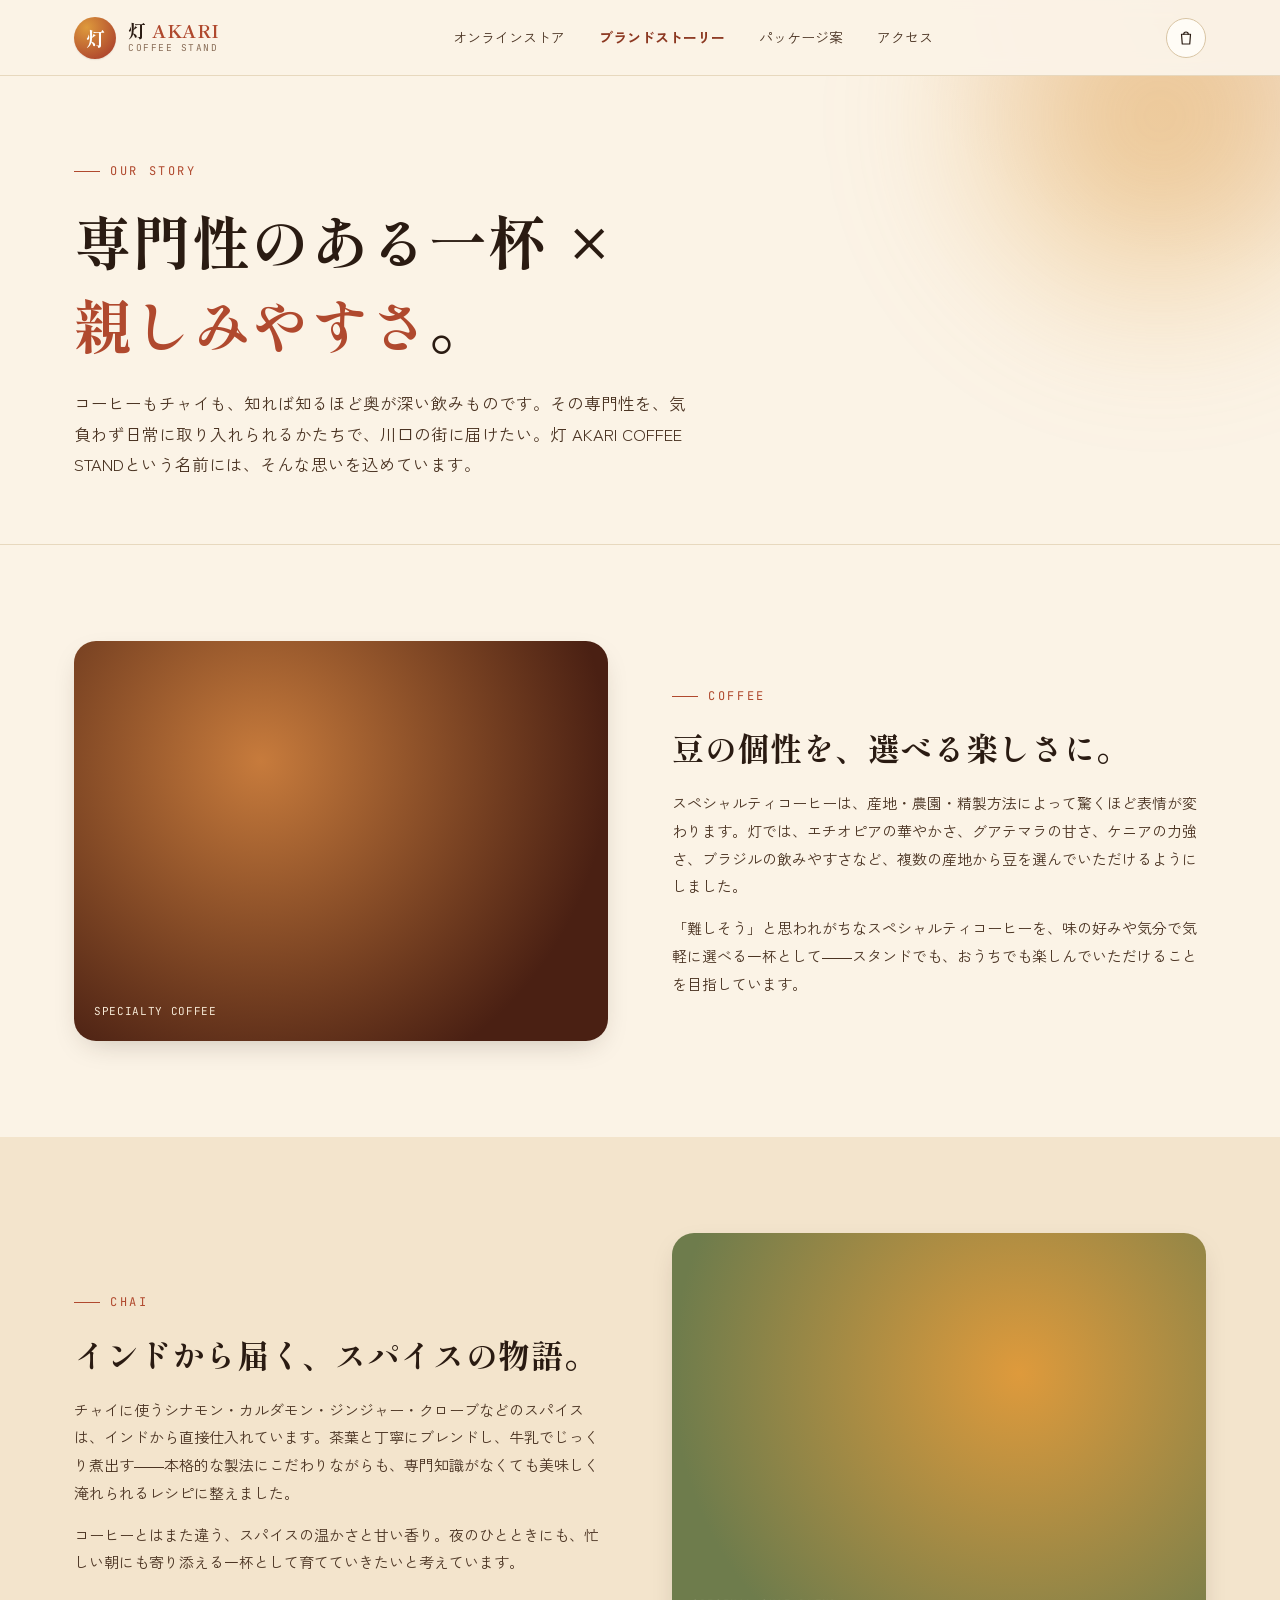
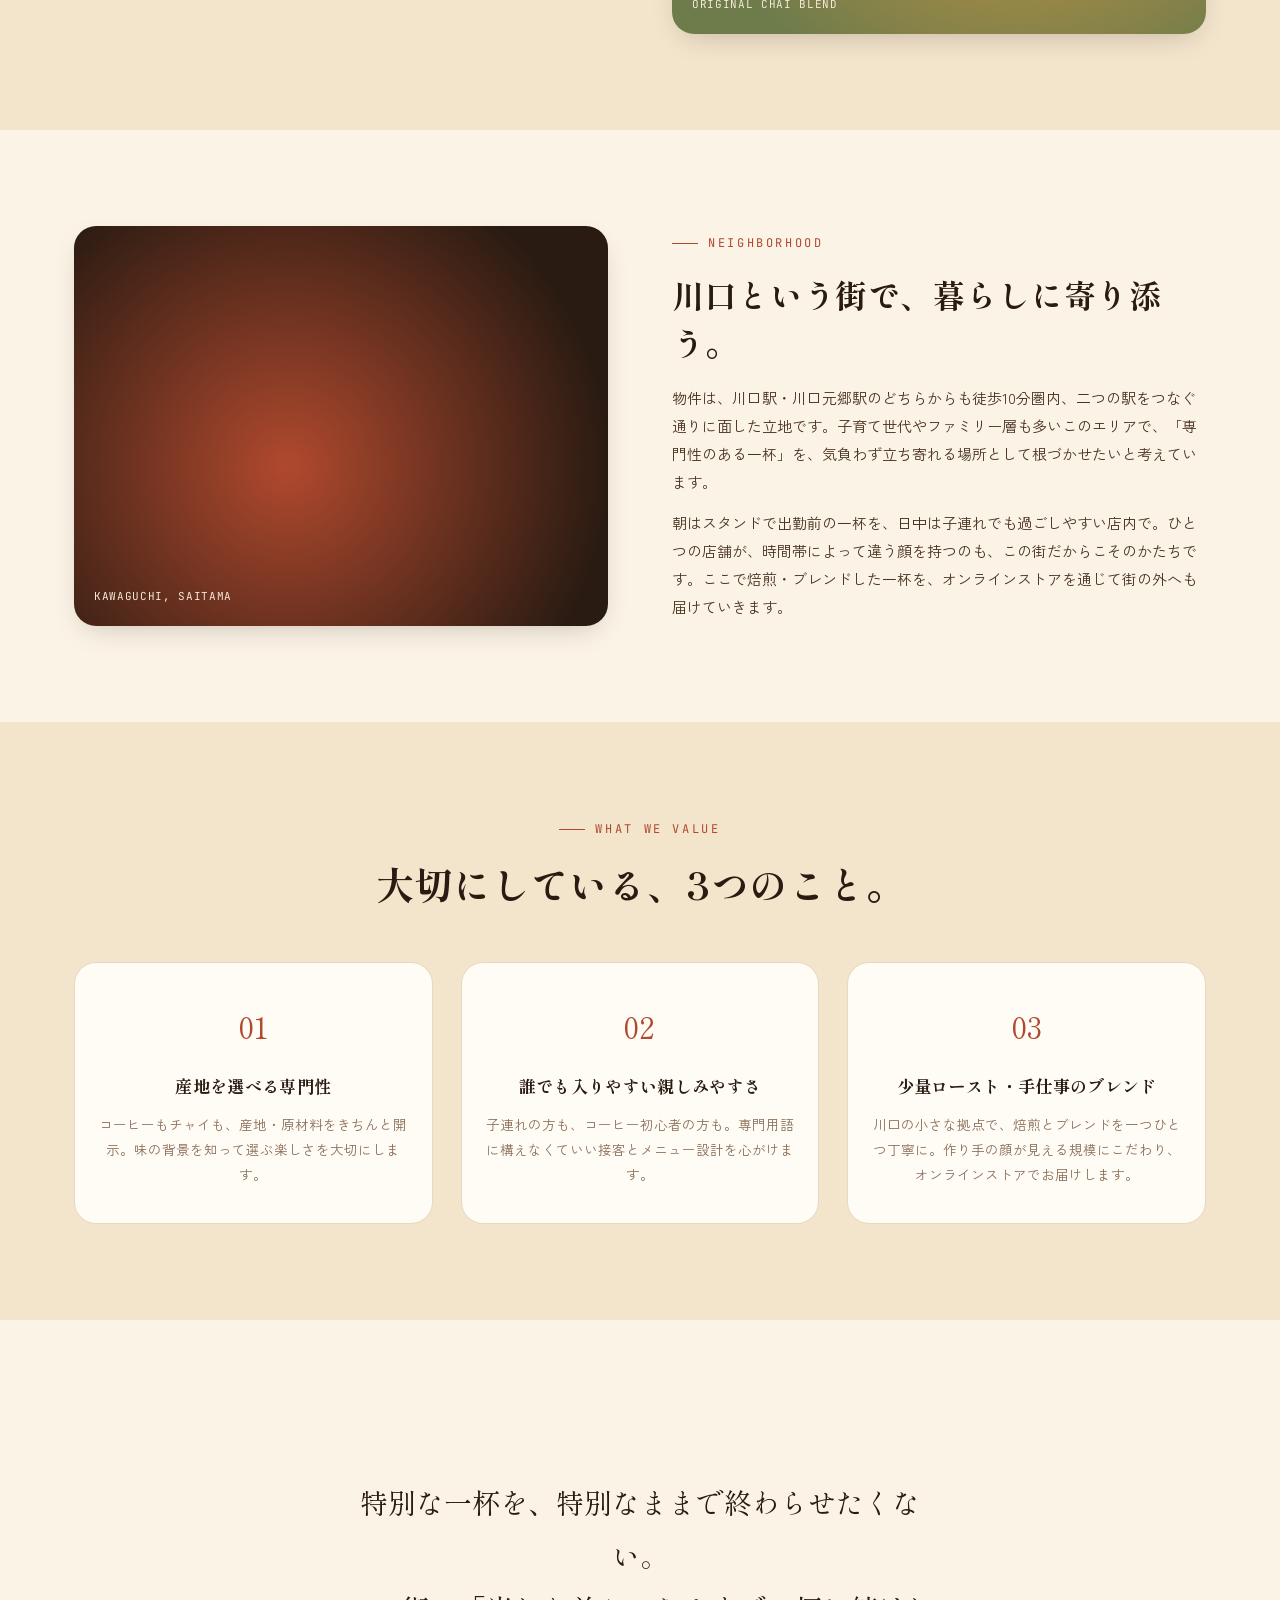
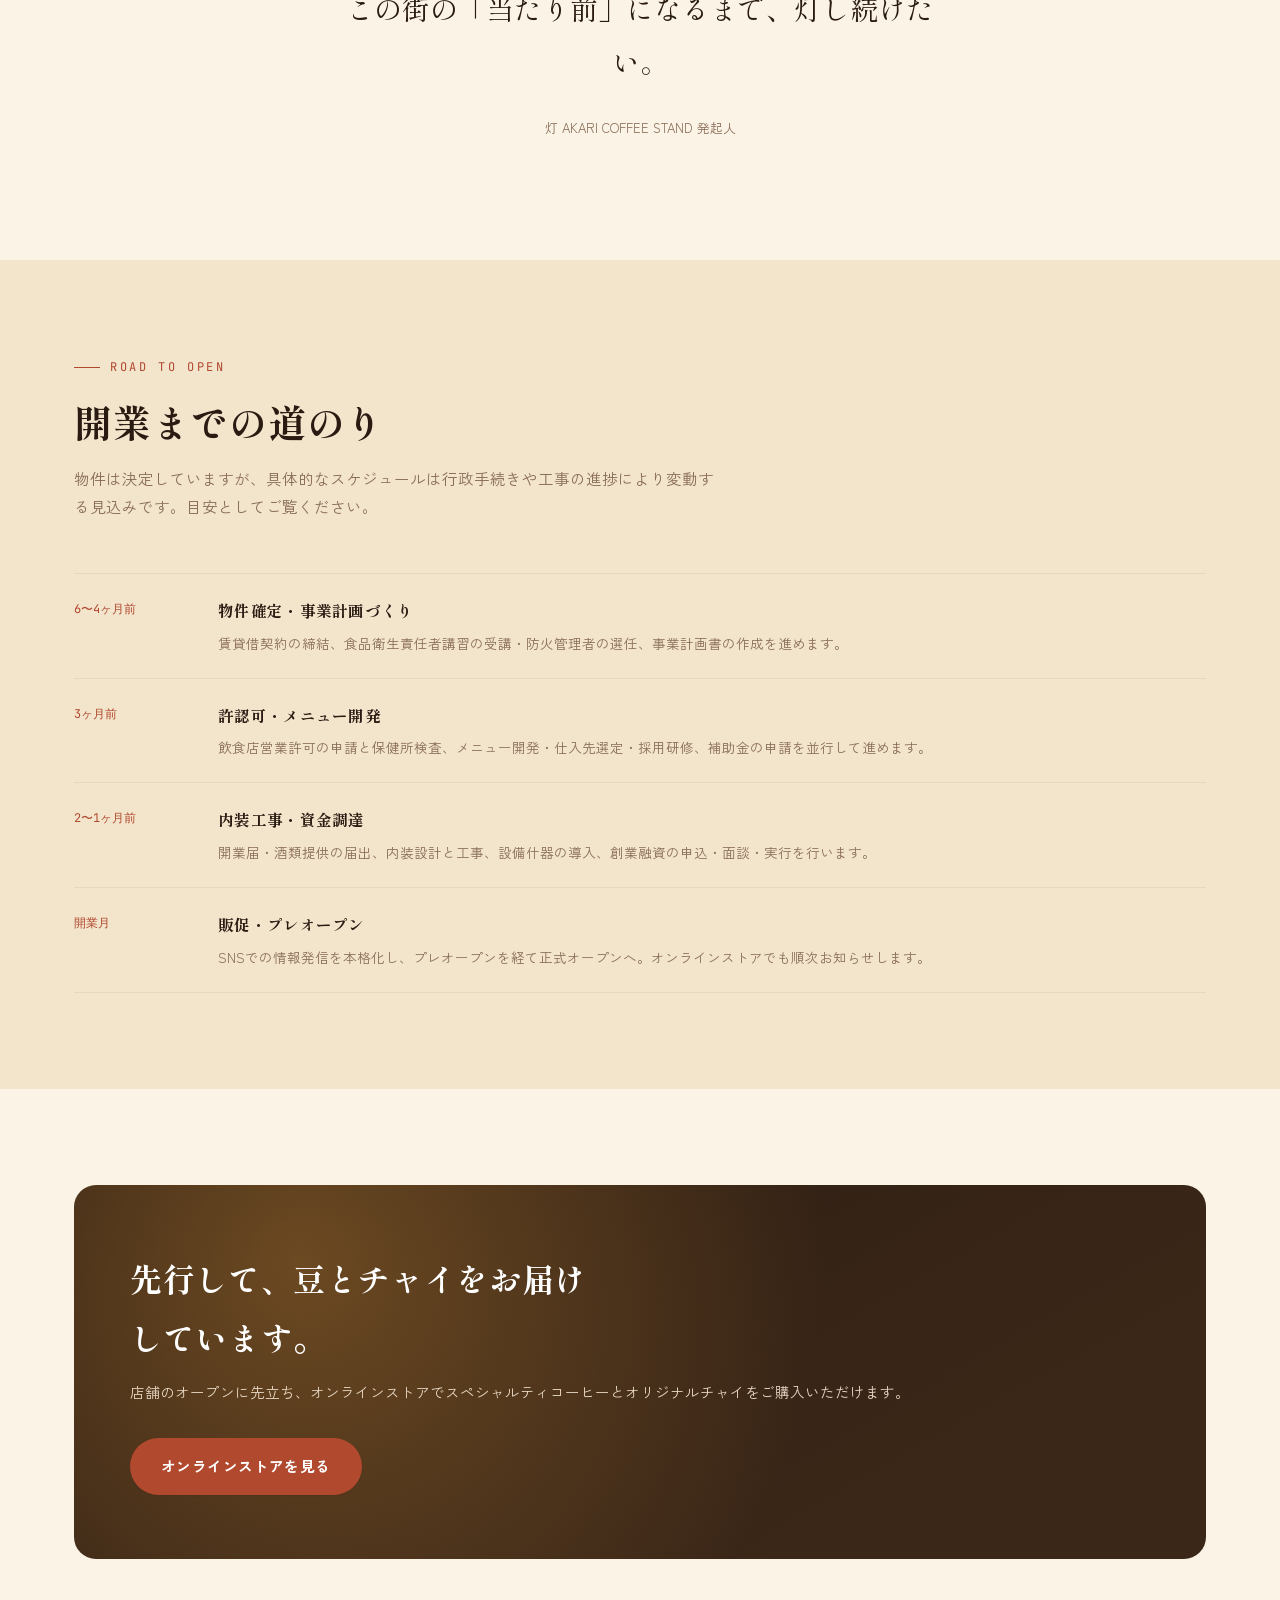
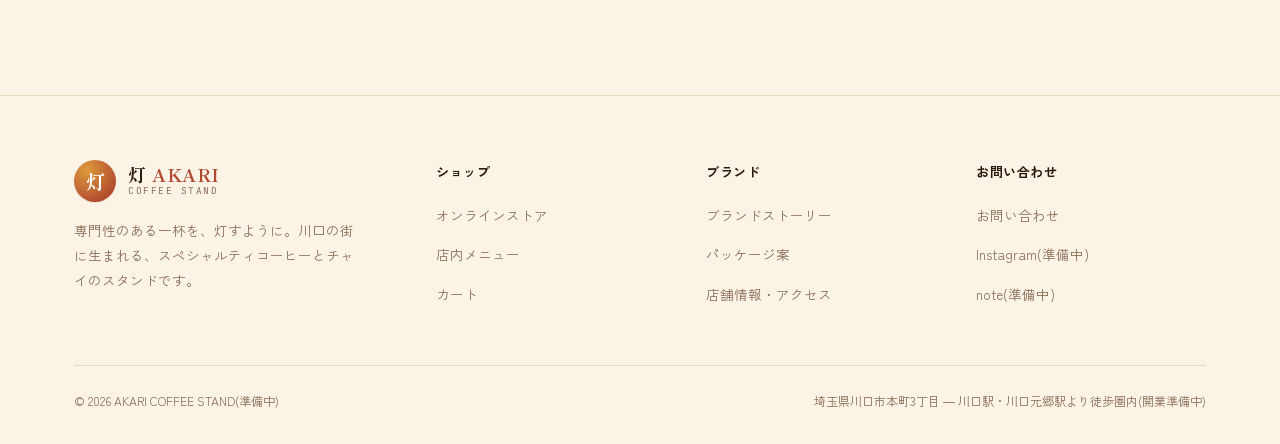
==== commit e6ffdd96: "Remove rental space business line, add package design concepts Drop all レンタルスペース content and space.h" ====
--- a/about.html
+++ b/about.html
@@ -25,7 +25,7 @@
     <nav class="nav-desktop">
       <a href="products.html">オンラインストア</a>
       <a href="about.html">ブランドストーリー</a>
-      <a href="space.html">レンタルスペース</a>
+      <a href="package.html">パッケージ案</a>
       <a href="access.html">アクセス</a>
     </nav>
     <div class="header-actions">
@@ -48,7 +48,7 @@
     <a href="index.html">ホーム</a>
     <a href="products.html">オンラインストア</a>
     <a href="about.html">ブランドストーリー</a>
-    <a href="space.html">レンタルスペース</a>
+    <a href="package.html">パッケージ案</a>
     <a href="access.html">店舗情報・アクセス</a>
     <a href="cart.html">カート</a>
   </div>
@@ -110,7 +110,7 @@
           <span class="eyebrow">NEIGHBORHOOD</span>
           <h2>川口という街で、暮らしに寄り添う。</h2>
           <p>物件は、川口駅・川口元郷駅のどちらからも徒歩10分圏内、二つの駅をつなぐ通りに面した立地です。子育て世代やファミリー層も多いこのエリアで、「専門性のある一杯」を、気負わず立ち寄れる場所として根づかせたいと考えています。</p>
-          <p>朝はスタンドで出勤前の一杯を、日中は子連れでも過ごしやすい店内で、夜はお酒とともにゆったりと。ひとつの店舗が、時間帯によって違う顔を持つのも、この街だからこそのかたちです。</p>
+          <p>朝はスタンドで出勤前の一杯を、日中は子連れでも過ごしやすい店内で。ひとつの店舗が、時間帯によって違う顔を持つのも、この街だからこそのかたちです。ここで焙煎・ブレンドした一杯を、オンラインストアを通じて街の外へも届けていきます。</p>
         </div>
       </div>
     </div>
@@ -136,8 +136,8 @@
         </div>
         <div class="pillar">
           <div class="pillar-mark">03</div>
-          <h3>時間帯で表情を変える場所</h3>
-          <p>朝はスタンド、昼はカフェ、夜はお酒とレンタルスペース。街の一日に寄り添う店であり続けます。</p>
+          <h3>少量ロースト・手仕事のブレンド</h3>
+          <p>川口の小さな拠点で、焙煎とブレンドを一つひとつ丁寧に。作り手の顔が見える規模にこだわり、オンラインストアでお届けします。</p>
         </div>
       </div>
     </div>
@@ -233,7 +233,7 @@
         <h4>ブランド</h4>
         <ul>
           <li><a href="about.html">ブランドストーリー</a></li>
-          <li><a href="space.html">レンタルスペース</a></li>
+          <li><a href="package.html">パッケージ案</a></li>
           <li><a href="access.html">店舗情報・アクセス</a></li>
         </ul>
       </div>
--- a/assets/styles.css
+++ b/assets/styles.css
@@ -517,6 +517,70 @@
 .timeline-body p{ font-size:13.5px; color: var(--coffee-500); }
 
 /* ==========================================================================
+   Package concept mockups (パッケージデザイン案)
+   ========================================================================== */
+.package-visual{ background: var(--cream-deep); display:flex; align-items:center; justify-content:center; padding:24px; }
+
+.pouch-pair{ display:flex; align-items:center; justify-content:center; gap:16px; width:100%; }
+
+.pouch{
+  width: 60%; max-width:230px; aspect-ratio: 3/4; position:relative;
+  border-radius: 16px 16px 10px 10px; box-shadow: var(--shadow-lg); overflow:hidden; flex-shrink:0;
+}
+.pouch-pair .pouch{ width:42%; }
+.pouch-seal{ position:absolute; top:0; left:0; right:0; height:9%; background: rgba(0,0,0,.16); z-index:2; }
+.pouch-seal::after{ content:""; position:absolute; left:10%; right:10%; top:45%; height:1px;
+  background: repeating-linear-gradient(90deg, rgba(255,255,255,.55) 0 4px, transparent 4px 8px); }
+.pouch-valve{ position:absolute; top:13%; right:13%; width:12%; aspect-ratio:1/1; border-radius:50%;
+  background: rgba(255,255,255,.55); border:1px solid rgba(0,0,0,.15); z-index:2; }
+.pouch-body{ position:absolute; inset:0; }
+.pouch-label{ position:absolute; left:9%; right:9%; top:24%; bottom:13%; display:flex; flex-direction:column;
+  align-items:center; justify-content:center; text-align:center; gap:8px; }
+
+/* concept 1: kraft & mincho */
+.pouch-kraft .pouch-body{ background: linear-gradient(180deg, #C9A36C, #B08752 55%, #97713F); }
+.pouch-kraft .pouch-label{ background: #FBF3E6; border-radius:3px; box-shadow: var(--shadow-sm); padding:16% 6%; gap:10px; }
+.pouch-kraft .pk-mark{ width:26px;height:26px;border-radius:50%; background: var(--brick); color:#fff;
+  display:flex; align-items:center; justify-content:center; font-family: var(--font-serif); font-size:12px; }
+.pouch-kraft .pk-name{ font-family: var(--font-serif); font-size:10.5px; color: var(--coffee-900); letter-spacing:.1em; }
+.pouch-kraft .pk-sub{ font-family: var(--font-mono); font-size:7.5px; color: var(--coffee-500); letter-spacing:.12em; }
+
+/* concept 2: warm glow */
+.pouch-glow .pouch-body{ background: radial-gradient(circle at 30% 18%, #EFB768, #B0492E 62%, #672814); }
+.pouch-glow .pouch-label{ color:#fff; }
+.pouch-glow .pk-mark{ font-family: var(--font-serif); font-size:22px; text-shadow: 0 4px 16px rgba(0,0,0,.3); }
+.pouch-glow .pk-name{ font-family: var(--font-mono); font-size:8.5px; letter-spacing:.18em; opacity:.9; }
+
+/* concept 3: botanical line art */
+.pouch-botanical .pouch-body{ background: #F6ECD9; }
+.pouch-botanical .pk-illust{ width:34px; height:34px; }
+.pouch-botanical .pk-illust svg{ width:100%; height:100%; stroke: var(--sage); fill:none; stroke-width:1.3; }
+.pouch-botanical .pk-mark{ font-family: var(--font-serif); font-size:13px; color: var(--coffee-900); }
+.pouch-botanical .pk-name{ font-family: var(--font-sans); font-size:9px; color: var(--coffee-500); letter-spacing:.04em; }
+
+/* concept 4: stamp minimal */
+.pouch-stamp .pouch-body{ background: var(--coffee-900); }
+.pouch-stamp .pk-mark{ width:38px;height:38px;border-radius:50%; border:1.4px solid var(--brick);
+  display:flex; align-items:center; justify-content:center; font-family: var(--font-serif); color: var(--brick); font-size:14px; }
+.pouch-stamp .pk-name{ font-family: var(--font-mono); font-size:7px; letter-spacing:.16em; color:#E8D8C4; }
+.pouch-stamp.chai-variant .pk-mark{ border-color: var(--sage); color: var(--sage); }
+
+.palette-row{ display:flex; gap:14px; margin-top:22px; flex-wrap:wrap; }
+.palette-chip{ text-align:center; }
+.palette-swatch{ width:30px; height:30px; border-radius:50%; border:1px solid var(--line-strong); margin:0 auto 6px; }
+.palette-hex{ font-family: var(--font-mono); font-size:9.5px; color: var(--coffee-500); }
+
+.spectrum{ margin-top:26px; }
+.spectrum-title{ font-size:12px; color: var(--coffee-500); margin-bottom:10px; }
+.spectrum-track{ position:relative; height:4px; background: var(--line-strong); border-radius:2px; }
+.spectrum-dot{ position:absolute; top:50%; width:14px; height:14px; border-radius:50%; background:var(--brick);
+  transform:translate(-50%,-50%); box-shadow:0 0 0 4px var(--brick-tint); }
+.spectrum-labels{ display:flex; justify-content:space-between; font-size:11px; color:var(--coffee-500);
+  margin-top:8px; font-family:var(--font-mono); letter-spacing:.02em; }
+
+.concept-fit{ display:flex; gap:8px; flex-wrap:wrap; margin-top:18px; }
+
+/* ==========================================================================
    Access / contact
    ========================================================================== */
 .info-list{ display:flex; flex-direction:column; }
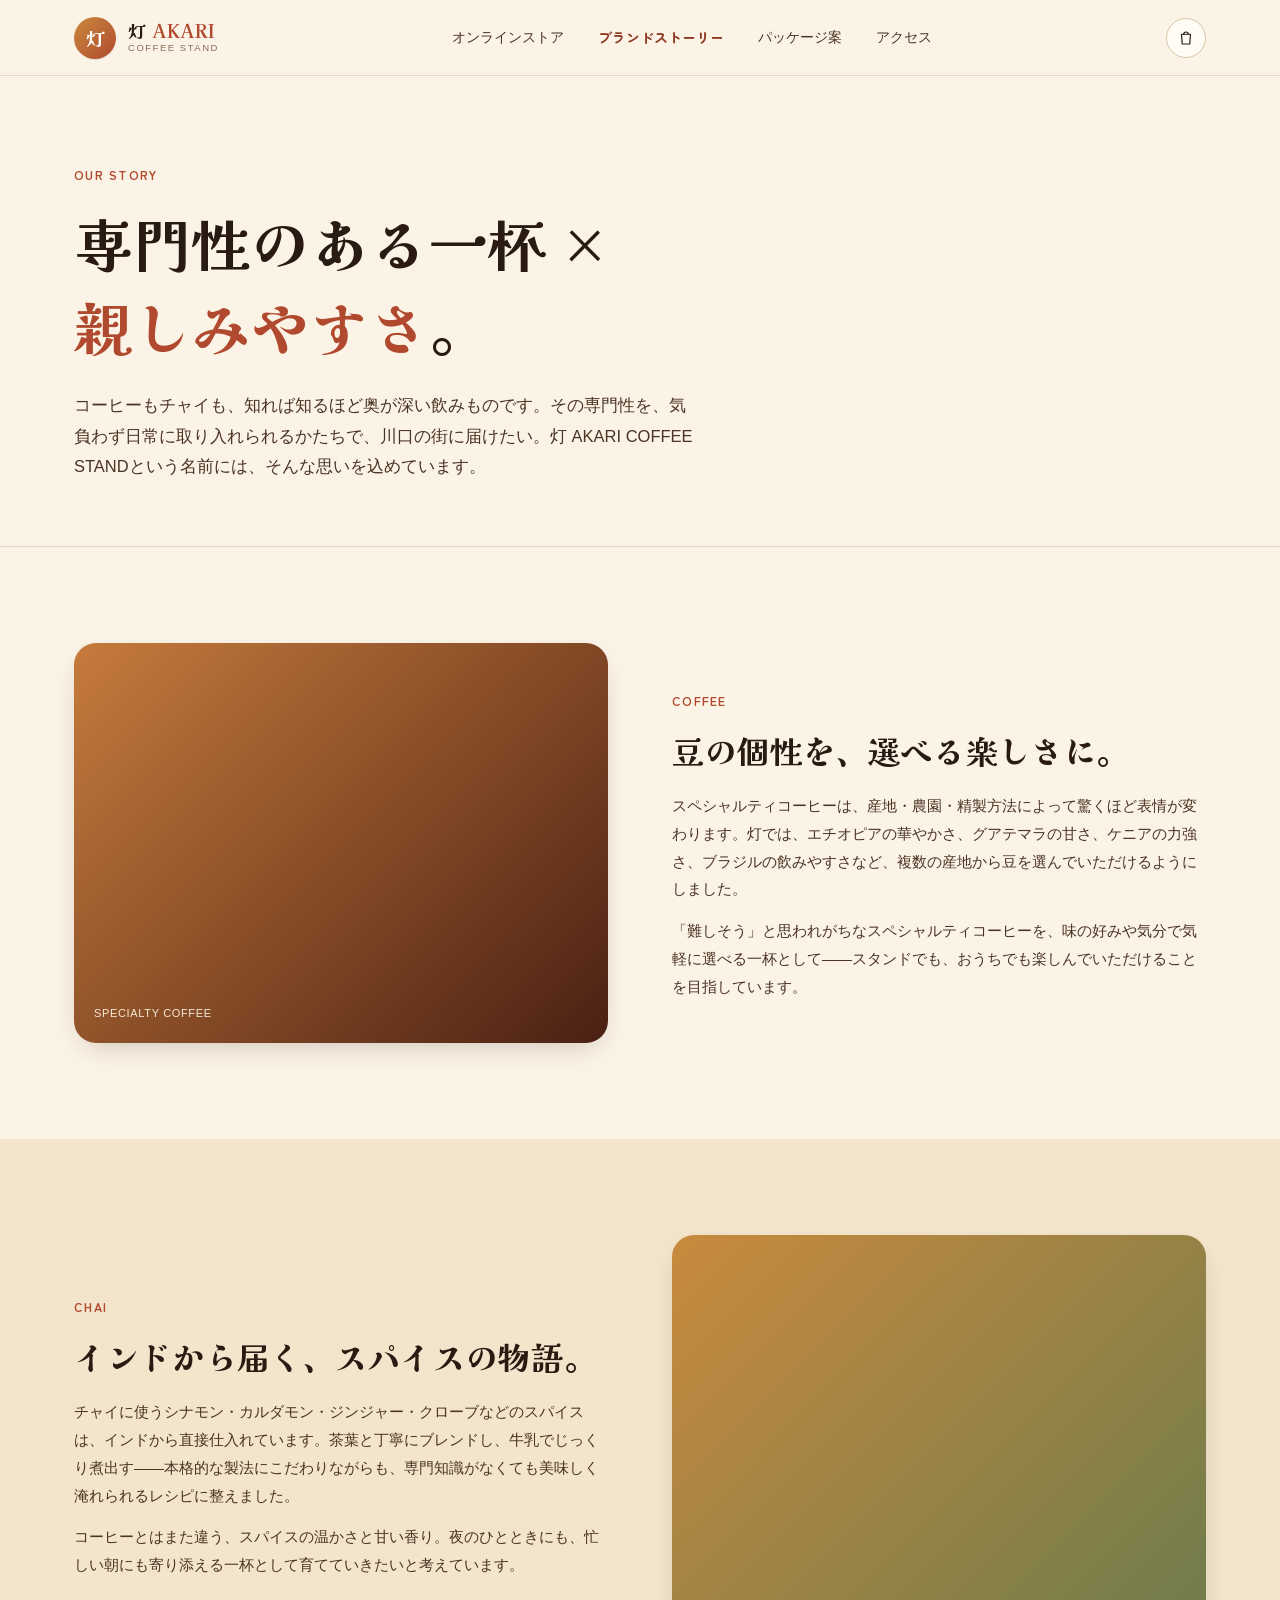
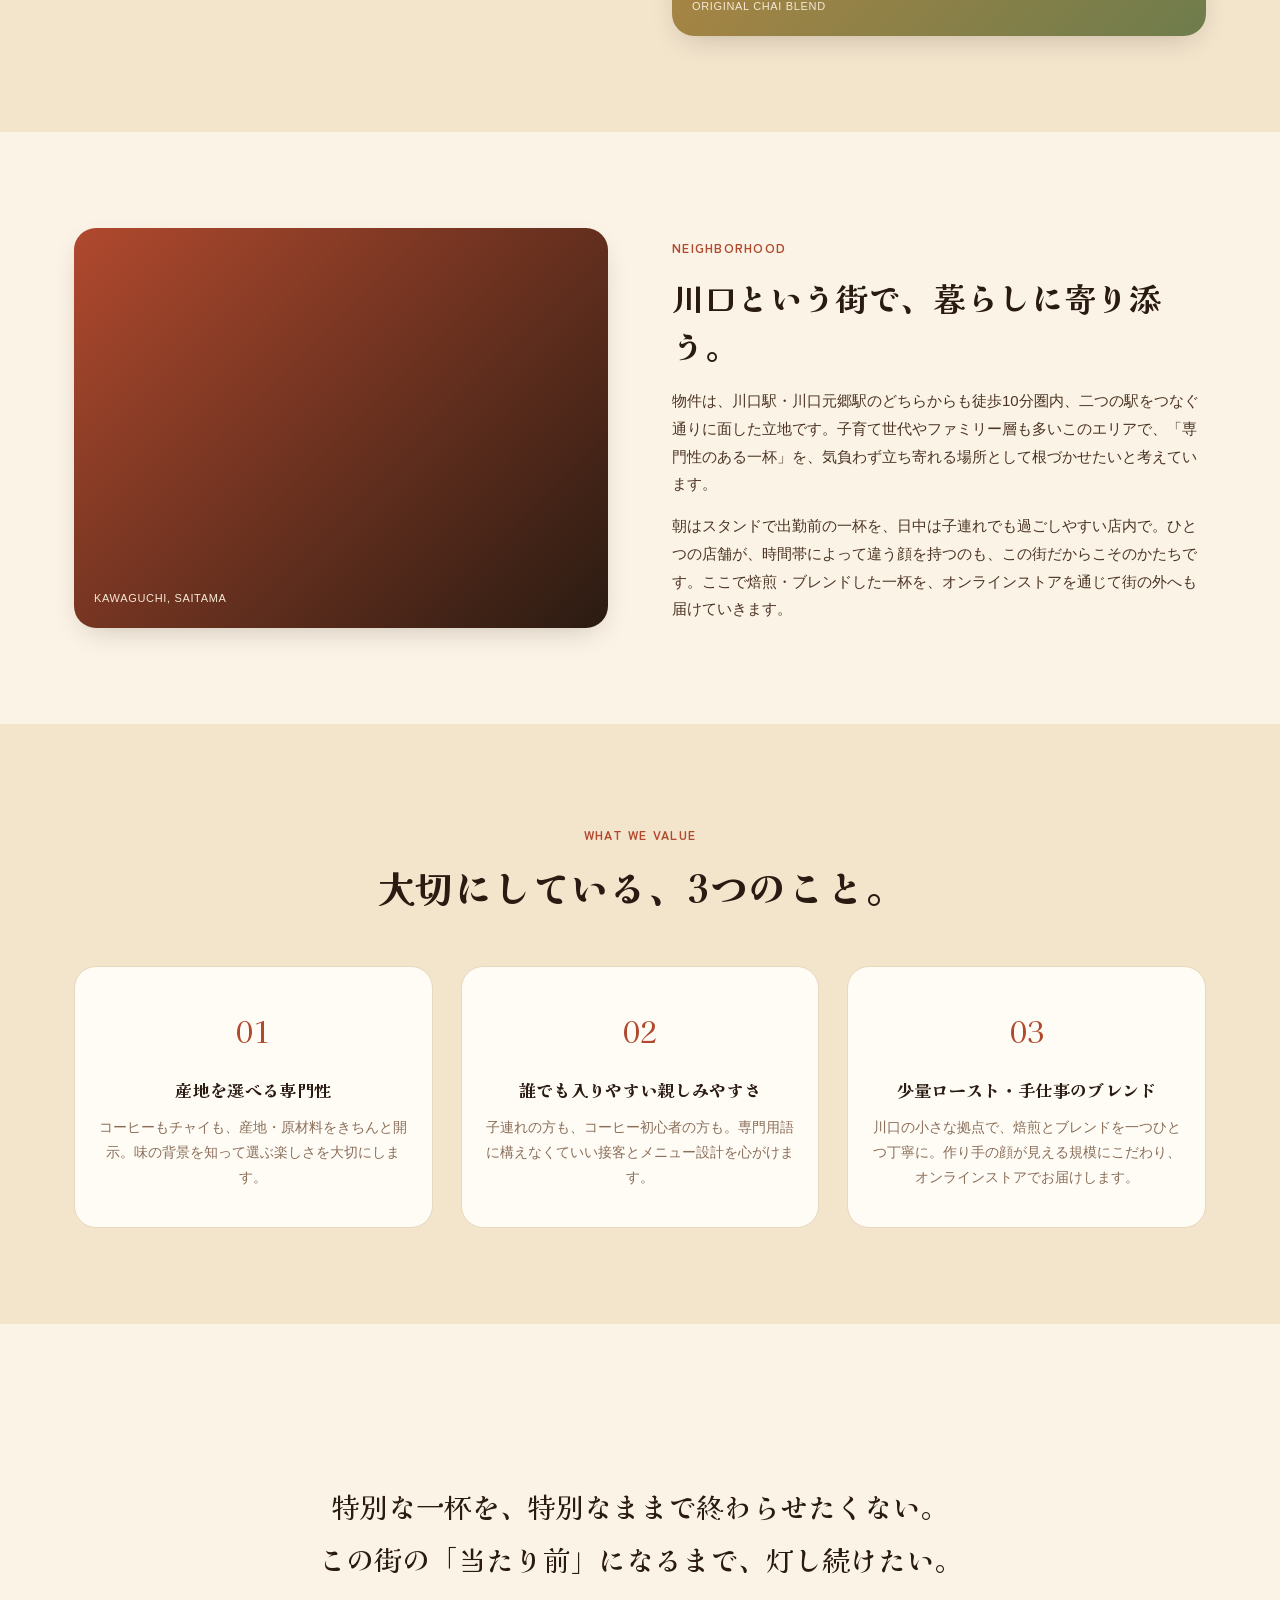
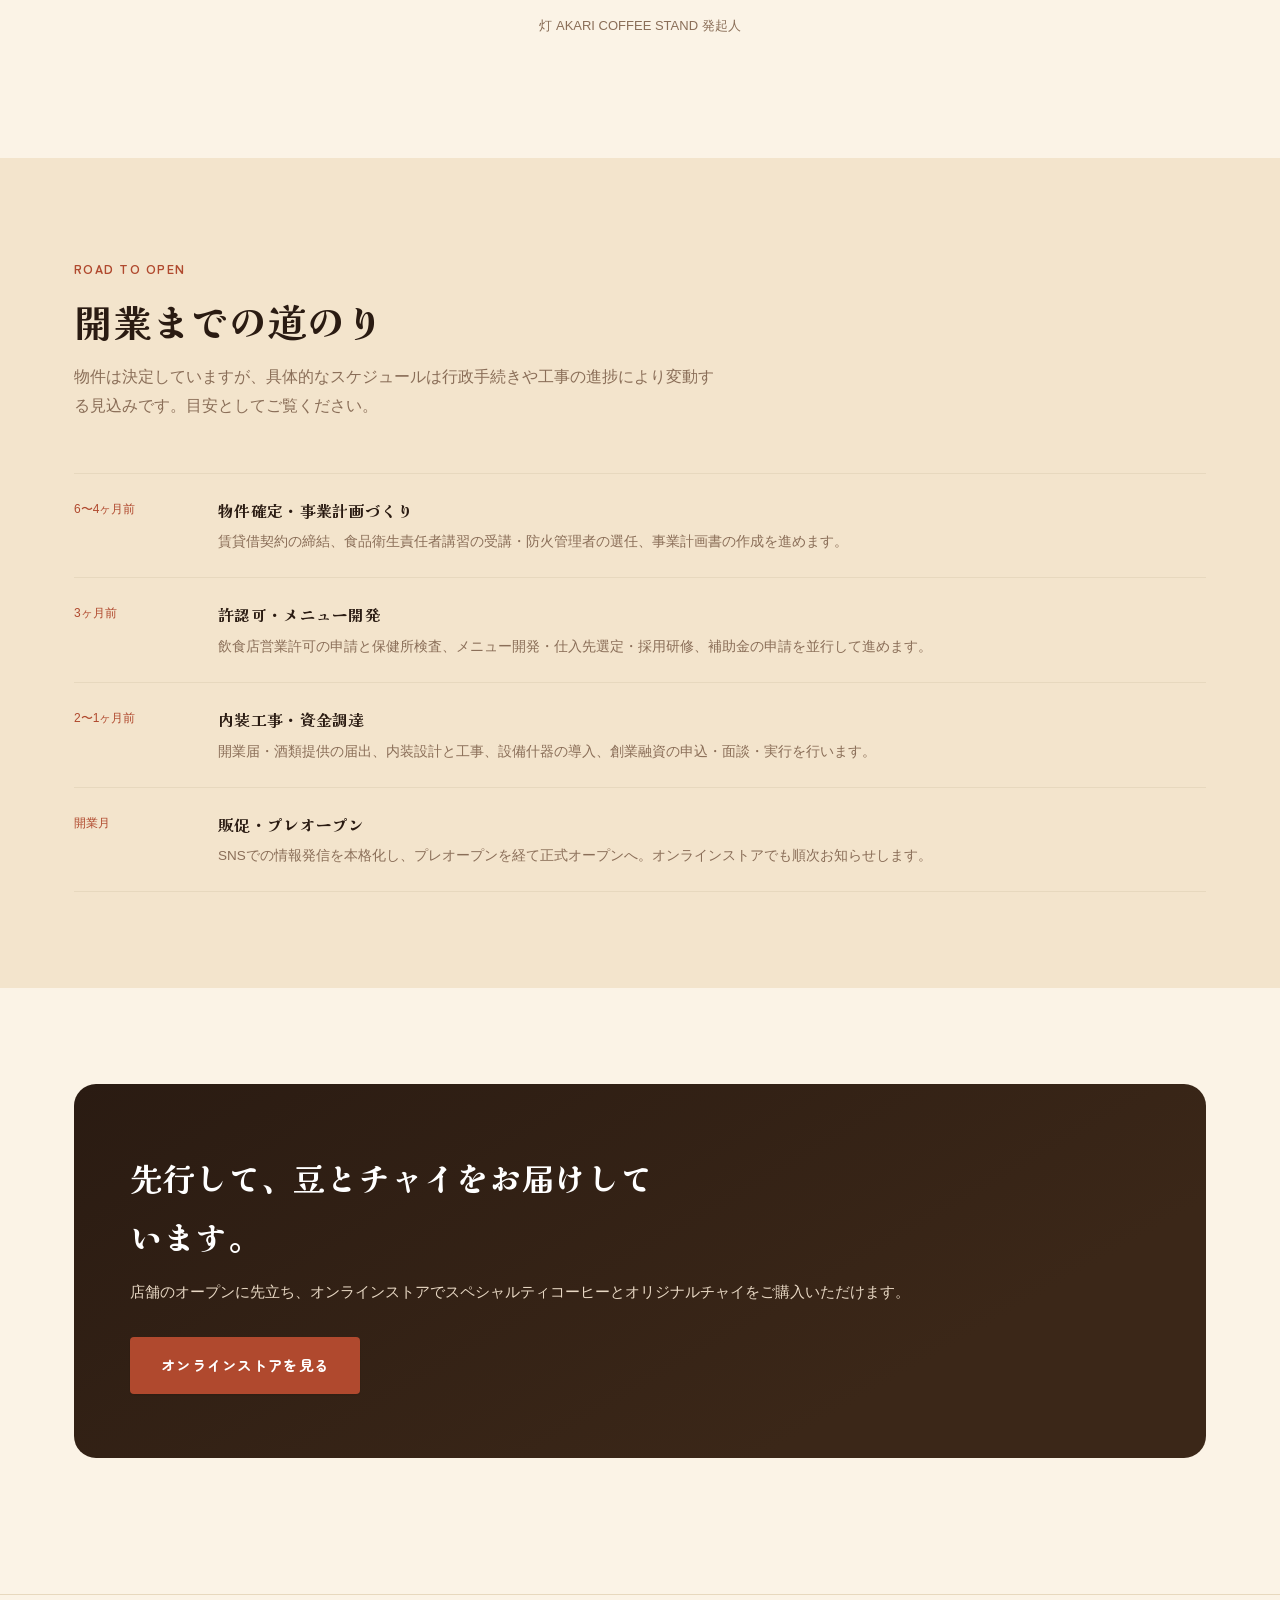
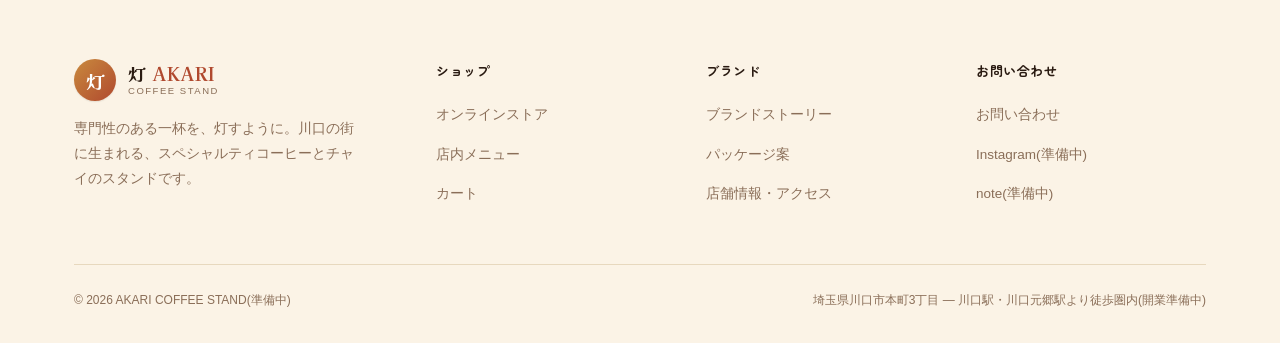
==== commit 639bb423: "Replace generic AI-template look with a more considered visual system Font pairing: swap the very co" ====
--- a/about.html
+++ b/about.html
@@ -8,7 +8,7 @@
 <title>ブランドストーリー ― 灯 AKARI COFFEE STAND</title>
 <link rel="preconnect" href="https://fonts.googleapis.com">
 <link rel="preconnect" href="https://fonts.gstatic.com" crossorigin>
-<link href="https://fonts.googleapis.com/css2?family=Shippori+Mincho:wght@400;500;700;800&family=Zen+Kaku+Gothic+New:wght@400;500;700&family=JetBrains+Mono:wght@400;500;700&display=swap" rel="stylesheet">
+<link href="https://fonts.googleapis.com/css2?family=Kaisei+Tokumin:wght@400;500;700&family=Zen+Maru+Gothic:wght@400;500;700;900&display=swap" rel="stylesheet">
 <link rel="stylesheet" href="assets/styles.css">
 </head>
 <body>
@@ -57,7 +57,6 @@
 <main>
 
   <section class="hero" style="padding-bottom:64px">
-    <div class="hero-glow g1"></div>
     <div class="wrap">
       <span class="eyebrow">OUR STORY</span>
       <h1 class="hero-title" style="max-width:760px">専門性のある一杯 ×<br><span class="accent">親しみやすさ</span>。</h1>
@@ -69,7 +68,7 @@
   <section class="section">
     <div class="wrap">
       <div class="story-split">
-        <div class="story-visual" style="background: radial-gradient(circle at 35% 30%, #C77B3C, #4A2013 78%);">
+        <div class="story-visual" style="background: linear-gradient(135deg, #C77B3C, #4A2013);">
           <span class="caption">SPECIALTY COFFEE</span>
         </div>
         <div class="story-copy">
@@ -86,7 +85,7 @@
   <section class="section section-alt">
     <div class="wrap">
       <div class="story-split reverse">
-        <div class="story-visual" style="background: radial-gradient(circle at 65% 35%, #DE9A3C, #6E7C4C 80%);">
+        <div class="story-visual" style="background: linear-gradient(135deg, #C98A3E, #6E7C4C);">
           <span class="caption">ORIGINAL CHAI BLEND</span>
         </div>
         <div class="story-copy">
@@ -103,7 +102,7 @@
   <section class="section">
     <div class="wrap">
       <div class="story-split">
-        <div class="story-visual" style="background: radial-gradient(circle at 40% 60%, #B0492E, #2A1B12 80%);">
+        <div class="story-visual" style="background: linear-gradient(135deg, #B0492E, #2A1B12);">
           <span class="caption">KAWAGUCHI, SAITAMA</span>
         </div>
         <div class="story-copy">
@@ -120,7 +119,7 @@
   <section class="section section-alt">
     <div class="wrap">
       <div class="section-head center" style="margin-left:auto;margin-right:auto;text-align:center">
-        <span class="eyebrow center" style="justify-content:center">WHAT WE VALUE</span>
+        <span class="eyebrow">WHAT WE VALUE</span>
         <h2>大切にしている、3つのこと。</h2>
       </div>
       <div class="pillars">
--- a/assets/styles.css
+++ b/assets/styles.css
@@ -19,8 +19,8 @@
   --brick:        #B0492E;
   --brick-dark:   #8C3821;
   --brick-tint:   #F4DCD1;
-  --amber:        #DE9A3C;
-  --amber-tint:   #FBEACB;
+  --amber:        #C98A3E;
+  --amber-tint:   #F3E3C4;
   --sage:         #6E7C4C;
   --sage-tint:    #E7ECD9;
   --danger:       #B0492E;
@@ -33,10 +33,10 @@
   --radius-md: 12px;
   --radius-lg: 22px;
   --radius-pill: 999px;
-
-  --font-serif: "Shippori Mincho", serif;
-  --font-sans:  "Zen Kaku Gothic New", sans-serif;
-  --font-mono:  "JetBrains Mono", monospace;
+  --radius-btn: 4px;
+
+  --font-serif: "Kaisei Tokumin", serif;
+  --font-sans:  "Zen Maru Gothic", sans-serif;
 
   --header-h: 76px;
   --wrap: 1180px;
@@ -73,13 +73,7 @@
   padding: 0 24px;
 }
 
-/* ---- background texture: subtle warm grain + wood-line rhythm ---- */
-body{
-  background-image:
-    radial-gradient(ellipse 900px 500px at 12% -10%, rgba(222,154,60,.14), transparent 60%),
-    radial-gradient(ellipse 700px 500px at 100% 0%, rgba(176,73,46,.10), transparent 55%);
-  background-repeat: no-repeat;
-}
+/* ---- background: flat warm paper tone, no glow wash ---- */
 
 /* ==========================================================================
    Header
@@ -101,7 +95,7 @@
 }
 .brand-mark{
   width:42px; height:42px; border-radius:50%;
-  background: radial-gradient(circle at 30% 25%, var(--amber), var(--brick) 78%);
+  background: linear-gradient(135deg, var(--amber), var(--brick));
   color:#fff; font-family: var(--font-serif); font-weight:700;
   display:flex; align-items:center; justify-content:center;
   font-size:19px; box-shadow: var(--shadow-sm);
@@ -114,7 +108,7 @@
 }
 .brand-name .accent{ color: var(--brick); }
 .brand-sub{
-  font-family: var(--font-mono); font-size:9.5px; letter-spacing:.16em;
+  font-family: var(--font-sans); font-size:9.5px; letter-spacing:.16em;
   color: var(--coffee-500); text-transform:uppercase; margin-top:2px;
 }
 
@@ -141,7 +135,7 @@
   position:absolute; top:-6px; right:-6px;
   min-width:18px; height:18px; padding:0 4px;
   border-radius:999px; background: var(--brick); color:#fff;
-  font-family: var(--font-mono); font-size:10px; font-weight:700;
+  font-family: var(--font-sans); font-size:10px; font-weight:700;
   display:flex; align-items:center; justify-content:center;
   border:2px solid var(--cream);
 }
@@ -178,8 +172,8 @@
    ========================================================================== */
 .btn{
   display:inline-flex; align-items:center; justify-content:center; gap:8px;
-  padding:14px 30px; border-radius: var(--radius-pill);
-  font-size:14.5px; font-weight:700; letter-spacing:.03em;
+  padding:14px 30px; border-radius: var(--radius-btn);
+  font-size:14.5px; font-weight:700; letter-spacing:.02em;
   cursor:pointer; border:1px solid transparent; white-space:nowrap;
   transition: transform .18s ease, box-shadow .18s ease, background .18s ease, border-color .18s ease, color .18s ease;
 }
@@ -195,17 +189,16 @@
 .btn[disabled]{ opacity:.45; cursor:not-allowed; }
 
 .badge{
-  display:inline-flex; align-items:center; gap:6px;
-  padding:6px 14px; border-radius: var(--radius-pill);
-  font-family: var(--font-mono); font-size:11px; letter-spacing:.08em;
-  background: var(--amber-tint); color: var(--brick-dark); text-transform:uppercase;
-}
-.badge-dot{ width:6px; height:6px; border-radius:50%; background: var(--brick); }
+  display:inline-flex; align-items:center;
+  padding:5px 12px; border-radius: 2px;
+  font-family: var(--font-sans); font-weight:700; font-size:11px; letter-spacing:.04em;
+  background: var(--amber-tint); color: var(--brick-dark);
+}
 .badge-sage{ background: var(--sage-tint); color: var(--sage); }
 .badge-outline{ background:transparent; border:1px solid var(--line-strong); color:var(--coffee-500); }
 
 .tag{
-  display:inline-block; padding:4px 11px; border-radius:var(--radius-pill);
+  display:inline-block; padding:4px 11px; border-radius:2px;
   font-size:11.5px; background: var(--cream-deep); color: var(--coffee-500);
   border:1px solid var(--line);
 }
@@ -217,11 +210,9 @@
 .section-tight{ padding: 64px 0; }
 .section-alt{ background: var(--cream-deep); }
 .eyebrow{
-  font-family: var(--font-mono); font-size:12px; letter-spacing:.22em;
-  text-transform:uppercase; color: var(--brick); display:flex; align-items:center; gap:10px;
-  margin-bottom:16px;
-}
-.eyebrow::before{ content:""; width:26px; height:1px; background: var(--brick); }
+  font-family: var(--font-sans); font-weight:700; font-size:12.5px; letter-spacing:.1em;
+  color: var(--brick); display:inline-block; margin-bottom:14px;
+}
 .section-head{ max-width:640px; margin-bottom:52px; }
 .section-head h2{ font-size: clamp(26px,3.4vw,38px); line-height:1.4; }
 .section-head .lead{ margin-top:16px; color: var(--coffee-500); font-size:15.5px; }
@@ -240,12 +231,6 @@
   padding: 84px 0 96px;
   border-bottom:1px solid var(--line);
 }
-.hero-glow{
-  position:absolute; z-index:0; border-radius:50%;
-  filter: blur(60px); opacity:.55; pointer-events:none;
-}
-.hero-glow.g1{ width:520px;height:520px; top:-220px; right:-140px; background: radial-gradient(circle, var(--amber), transparent 70%); }
-.hero-glow.g2{ width:420px;height:420px; bottom:-220px; left:-120px; background: radial-gradient(circle, var(--brick-tint), transparent 70%); }
 .hero .wrap{ position:relative; z-index:1; }
 .hero-grid{ display:grid; grid-template-columns: 1.1fr .9fr; gap:56px; align-items:center; }
 .hero-title{ font-size: clamp(34px,5vw,58px); line-height:1.45; }
@@ -259,10 +244,7 @@
 
 .hero-art{
   position:relative; aspect-ratio: 1/1; border-radius: var(--radius-lg);
-  background:
-    radial-gradient(circle at 32% 30%, rgba(222,154,60,.55), transparent 55%),
-    radial-gradient(circle at 72% 68%, rgba(176,73,46,.5), transparent 55%),
-    linear-gradient(160deg, var(--coffee-900), #3B2718 70%);
+  background: linear-gradient(155deg, var(--coffee-900) 0%, #4A2A18 55%, var(--brick-dark) 130%);
   box-shadow: var(--shadow-lg);
   display:flex; align-items:center; justify-content:center;
   overflow:hidden;
@@ -278,7 +260,7 @@
 }
 .hero-art-caption{
   position:absolute; bottom:22px; left:22px; right:22px;
-  color:#F6E9D6; font-family: var(--font-mono); font-size:11px; letter-spacing:.08em;
+  color:#F6E9D6; font-family: var(--font-sans); font-size:11px; letter-spacing:.08em;
   display:flex; justify-content:space-between; opacity:.85;
 }
 
@@ -309,7 +291,7 @@
 }
 .format-icon svg{ width:24px; height:24px; stroke: var(--brick-dark); }
 .format-card h3{ font-size:20px; margin-bottom:10px; }
-.format-card .format-time{ font-family: var(--font-mono); font-size:11.5px; color: var(--brick); letter-spacing:.05em; margin-bottom:14px; display:block; }
+.format-card .format-time{ font-family: var(--font-sans); font-size:11.5px; color: var(--brick); letter-spacing:.05em; margin-bottom:14px; display:block; }
 .format-card p{ color: var(--coffee-500); font-size:14.5px; }
 .format-card .format-list{ margin-top:18px; display:flex; flex-direction:column; gap:8px; }
 .format-card .format-list li{ font-size:13.5px; color: var(--coffee-700); display:flex; gap:8px; }
@@ -331,7 +313,7 @@
   display:flex; gap:10px; flex-wrap:wrap; margin-bottom:36px;
 }
 .filter-btn{
-  padding:10px 20px; border-radius: var(--radius-pill); border:1px solid var(--line-strong);
+  padding:10px 20px; border-radius: var(--radius-btn); border:1px solid var(--line-strong);
   background: var(--paper); font-size:13.5px; color: var(--coffee-700); cursor:pointer;
   transition: all .18s ease;
 }
@@ -353,20 +335,20 @@
   position:absolute; top:14px; left:14px;
 }
 .product-card-body{ padding:22px 22px 24px; display:flex; flex-direction:column; gap:10px; flex:1; }
-.product-card-cat{ font-family: var(--font-mono); font-size:10.5px; letter-spacing:.12em; color: var(--coffee-500); text-transform:uppercase; }
+.product-card-cat{ font-family: var(--font-sans); font-size:10.5px; letter-spacing:.12em; color: var(--coffee-500); text-transform:uppercase; }
 .product-card-name{ font-size:18px; }
 .product-card-note{ font-size:13px; color: var(--coffee-500); flex:1; }
 .product-card-foot{ display:flex; align-items:center; justify-content:space-between; margin-top:8px; }
-.price{ font-family: var(--font-mono); font-weight:700; color: var(--coffee-900); font-size:15.5px; }
+.price{ font-family: var(--font-sans); font-weight:700; color: var(--coffee-900); font-size:15.5px; }
 .price .from{ font-size:11px; color: var(--coffee-500); font-weight:400; margin-right:4px; }
 
 /* palette rotation for media backgrounds (no photography yet) */
-.pc-media-1{ background: radial-gradient(circle at 30% 25%, #C77B3C, #6E3A1C 82%); }
-.pc-media-2{ background: radial-gradient(circle at 65% 30%, #D98E3B, #7A431F 82%); }
-.pc-media-3{ background: radial-gradient(circle at 40% 70%, #B0492E, #4A2013 82%); }
-.pc-media-4{ background: radial-gradient(circle at 60% 60%, #8C5A2E, #362013 82%); }
-.pc-media-5{ background: radial-gradient(circle at 35% 35%, #6E7C4C, #2E3420 82%); }
-.pc-media-6{ background: radial-gradient(circle at 55% 40%, #A8632E, #402614 82%); }
+.pc-media-1{ background: linear-gradient(135deg, #C77B3C, #6E3A1C); }
+.pc-media-2{ background: linear-gradient(135deg, #D98E3B, #7A431F); }
+.pc-media-3{ background: linear-gradient(135deg, #B0492E, #4A2013); }
+.pc-media-4{ background: linear-gradient(135deg, #8C5A2E, #362013); }
+.pc-media-5{ background: linear-gradient(135deg, #6E7C4C, #2E3420); }
+.pc-media-6{ background: linear-gradient(135deg, #A8632E, #402614); }
 
 /* ==========================================================================
    Menu list (in-store, non purchasable)
@@ -379,7 +361,7 @@
 .menu-row:first-child{ padding-top:0; }
 .menu-row-name{ font-size:16.5px; color: var(--coffee-900); }
 .menu-row-note{ display:block; margin-top:4px; font-size:13px; color: var(--coffee-500); font-family: var(--font-sans); }
-.menu-row-price{ font-family: var(--font-mono); font-size:14px; color: var(--coffee-700); white-space:nowrap; }
+.menu-row-price{ font-family: var(--font-sans); font-size:14px; color: var(--coffee-700); white-space:nowrap; }
 .menu-group-title{ margin: 46px 0 6px; font-size:14px; letter-spacing:.06em; }
 .menu-group-title:first-child{ margin-top:0; }
 
@@ -396,24 +378,24 @@
 .pd-breadcrumb a:hover{ color: var(--brick); }
 .pd-title{ font-size: clamp(26px,3vw,34px); line-height:1.4; }
 .pd-note{ margin-top:14px; color: var(--coffee-500); font-size:15px; }
-.pd-price{ font-family: var(--font-mono); font-size:24px; margin-top:22px; color: var(--coffee-900); font-weight:700; }
+.pd-price{ font-family: var(--font-sans); font-size:24px; margin-top:22px; color: var(--coffee-900); font-weight:700; }
 .pd-tags{ display:flex; gap:8px; margin-top:16px; flex-wrap:wrap; }
 
 .option-group{ margin-top:30px; }
 .option-label{ font-size:13px; font-weight:700; color: var(--coffee-900); margin-bottom:10px; display:block; }
 .option-row{ display:flex; gap:10px; flex-wrap:wrap; }
 .option-chip{
-  padding:11px 18px; border-radius: var(--radius-pill); border:1px solid var(--line-strong);
+  padding:11px 18px; border-radius: var(--radius-btn); border:1px solid var(--line-strong);
   background: var(--paper); font-size:13.5px; cursor:pointer; transition: all .15s;
 }
 .option-chip.is-active{ border-color: var(--coffee-900); background: var(--coffee-900); color:#fff; }
 
 .qty-row{ display:flex; align-items:center; gap:16px; margin-top:28px; }
-.qty-control{ display:flex; align-items:center; border:1px solid var(--line-strong); border-radius: var(--radius-pill); overflow:hidden; }
+.qty-control{ display:flex; align-items:center; border:1px solid var(--line-strong); border-radius: var(--radius-btn); overflow:hidden; }
 .qty-control button{ width:38px; height:38px; background: var(--paper); border:none; cursor:pointer; font-size:16px; color: var(--coffee-900); }
 .qty-control button:hover{ background: var(--cream-deep); }
 .qty-control input{
-  width:42px; text-align:center; border:none; background:transparent; font-family: var(--font-mono); font-size:14px;
+  width:42px; text-align:center; border:none; background:transparent; font-family: var(--font-sans); font-size:14px;
 }
 .pd-actions{ display:flex; gap:12px; margin-top:30px; }
 .pd-add-note{ margin-top:14px; font-size:12.5px; color: var(--sage); display:none; }
@@ -423,7 +405,7 @@
 .pd-detail-block h3{ font-size:15px; margin-bottom:14px; }
 .notes-grid{ display:grid; grid-template-columns: repeat(3,1fr); gap:16px; margin-top:8px; }
 .notes-grid .note-item{ background: var(--cream-deep); border-radius: var(--radius-md); padding:16px; text-align:center; }
-.notes-grid .note-item .n-label{ font-size:11px; color: var(--coffee-500); font-family: var(--font-mono); }
+.notes-grid .note-item .n-label{ font-size:11px; color: var(--coffee-500); font-family: var(--font-sans); }
 .notes-grid .note-item .n-val{ margin-top:6px; font-family: var(--font-serif); font-size:15px; color: var(--coffee-900); }
 
 /* related products */
@@ -461,7 +443,7 @@
 .cart-line-remove{ font-size:12px; color: var(--brick); cursor:pointer; background:none; border:none; padding:0; }
 .cart-drawer-foot{ padding:20px 24px 26px; border-top:1px solid var(--line); }
 .cart-subtotal{ display:flex; justify-content:space-between; font-size:15px; margin-bottom:16px; }
-.cart-subtotal strong{ font-family: var(--font-mono); font-size:18px; }
+.cart-subtotal strong{ font-family: var(--font-sans); font-size:18px; }
 
 /* ==========================================================================
    Forms
@@ -489,7 +471,7 @@
   display:flex; align-items:center; justify-content:center; position:relative; overflow:hidden;
 }
 .story-visual .caption{
-  position:absolute; bottom:20px; left:20px; color:#F6E9D6; font-family: var(--font-mono); font-size:11px; letter-spacing:.06em;
+  position:absolute; bottom:20px; left:20px; color:#F6E9D6; font-family: var(--font-sans); font-size:11px; letter-spacing:.06em;
 }
 .story-copy h2{ font-size: clamp(24px,3vw,32px); line-height:1.5; margin-bottom:18px; }
 .story-copy p + p{ margin-top:14px; }
@@ -502,7 +484,7 @@
 .pillar p{ font-size:13.5px; color: var(--coffee-500); }
 
 .quote-block{
-  margin: 8px auto 0; max-width:720px; text-align:center; padding: 56px 20px;
+  margin: 8px auto 0; max-width:820px; text-align:center; padding: 56px 20px;
 }
 .quote-block blockquote{
   font-family: var(--font-serif); font-size: clamp(20px,2.6vw,28px); line-height:1.9; color: var(--coffee-900);
@@ -512,7 +494,7 @@
 .timeline{ display:flex; flex-direction:column; }
 .timeline-row{ display:grid; grid-template-columns: 120px 1fr; gap:24px; padding:22px 0; border-top:1px solid var(--line); }
 .timeline-row:last-child{ border-bottom:1px solid var(--line); }
-.timeline-time{ font-family: var(--font-mono); font-size:12px; color: var(--brick); padding-top:2px; }
+.timeline-time{ font-family: var(--font-sans); font-size:12px; color: var(--brick); padding-top:2px; }
 .timeline-body h4{ font-size:15.5px; margin-bottom:6px; }
 .timeline-body p{ font-size:13.5px; color: var(--coffee-500); }
 
@@ -543,13 +525,13 @@
 .pouch-kraft .pk-mark{ width:26px;height:26px;border-radius:50%; background: var(--brick); color:#fff;
   display:flex; align-items:center; justify-content:center; font-family: var(--font-serif); font-size:12px; }
 .pouch-kraft .pk-name{ font-family: var(--font-serif); font-size:10.5px; color: var(--coffee-900); letter-spacing:.1em; }
-.pouch-kraft .pk-sub{ font-family: var(--font-mono); font-size:7.5px; color: var(--coffee-500); letter-spacing:.12em; }
+.pouch-kraft .pk-sub{ font-family: var(--font-sans); font-size:7.5px; color: var(--coffee-500); letter-spacing:.12em; }
 
 /* concept 2: warm glow */
 .pouch-glow .pouch-body{ background: radial-gradient(circle at 30% 18%, #EFB768, #B0492E 62%, #672814); }
 .pouch-glow .pouch-label{ color:#fff; }
 .pouch-glow .pk-mark{ font-family: var(--font-serif); font-size:22px; text-shadow: 0 4px 16px rgba(0,0,0,.3); }
-.pouch-glow .pk-name{ font-family: var(--font-mono); font-size:8.5px; letter-spacing:.18em; opacity:.9; }
+.pouch-glow .pk-name{ font-family: var(--font-sans); font-size:8.5px; letter-spacing:.18em; opacity:.9; }
 
 /* concept 3: botanical line art */
 .pouch-botanical .pouch-body{ background: #F6ECD9; }
@@ -562,13 +544,13 @@
 .pouch-stamp .pouch-body{ background: var(--coffee-900); }
 .pouch-stamp .pk-mark{ width:38px;height:38px;border-radius:50%; border:1.4px solid var(--brick);
   display:flex; align-items:center; justify-content:center; font-family: var(--font-serif); color: var(--brick); font-size:14px; }
-.pouch-stamp .pk-name{ font-family: var(--font-mono); font-size:7px; letter-spacing:.16em; color:#E8D8C4; }
+.pouch-stamp .pk-name{ font-family: var(--font-sans); font-size:7px; letter-spacing:.16em; color:#E8D8C4; }
 .pouch-stamp.chai-variant .pk-mark{ border-color: var(--sage); color: var(--sage); }
 
 .palette-row{ display:flex; gap:14px; margin-top:22px; flex-wrap:wrap; }
 .palette-chip{ text-align:center; }
 .palette-swatch{ width:30px; height:30px; border-radius:50%; border:1px solid var(--line-strong); margin:0 auto 6px; }
-.palette-hex{ font-family: var(--font-mono); font-size:9.5px; color: var(--coffee-500); }
+.palette-hex{ font-family: var(--font-sans); font-size:9.5px; color: var(--coffee-500); }
 
 .spectrum{ margin-top:26px; }
 .spectrum-title{ font-size:12px; color: var(--coffee-500); margin-bottom:10px; }
@@ -576,7 +558,7 @@
 .spectrum-dot{ position:absolute; top:50%; width:14px; height:14px; border-radius:50%; background:var(--brick);
   transform:translate(-50%,-50%); box-shadow:0 0 0 4px var(--brick-tint); }
 .spectrum-labels{ display:flex; justify-content:space-between; font-size:11px; color:var(--coffee-500);
-  margin-top:8px; font-family:var(--font-mono); letter-spacing:.02em; }
+  margin-top:8px; font-family: var(--font-sans); letter-spacing:.02em; }
 
 .concept-fit{ display:flex; gap:8px; flex-wrap:wrap; margin-top:18px; }
 
@@ -585,7 +567,7 @@
    ========================================================================== */
 .info-list{ display:flex; flex-direction:column; }
 .info-row{ display:grid; grid-template-columns: 120px 1fr; gap:20px; padding:18px 0; border-bottom:1px solid var(--line); }
-.info-row dt{ font-size:12.5px; color: var(--coffee-500); font-family: var(--font-mono); padding-top:2px; }
+.info-row dt{ font-size:12.5px; color: var(--coffee-500); font-family: var(--font-sans); padding-top:2px; }
 .info-row dd{ margin:0; font-size:15px; color: var(--coffee-900); }
 .map-frame{
   aspect-ratio: 16/9; border-radius: var(--radius-lg); overflow:hidden; box-shadow: var(--shadow-md);
@@ -607,10 +589,10 @@
    ========================================================================== */
 .cta-band{
   border-radius: var(--radius-lg); padding: 64px 56px; position:relative; overflow:hidden;
-  background: radial-gradient(circle at 20% 20%, rgba(222,154,60,.35), transparent 55%), linear-gradient(150deg, var(--coffee-900), #3B2718 75%);
+  background: linear-gradient(150deg, var(--coffee-900), #3B2718 75%);
   color:#fff; display:flex; align-items:center; justify-content:space-between; gap:32px; flex-wrap:wrap;
 }
-.cta-band h2{ color:#fff; font-size: clamp(24px,3vw,32px); max-width:480px; }
+.cta-band h2{ color:#fff; font-size: clamp(24px,3vw,32px); max-width:540px; }
 .cta-band p{ color:#E8D8C4; margin-top:12px; font-size:14.5px; }
 
 /* ==========================================================================
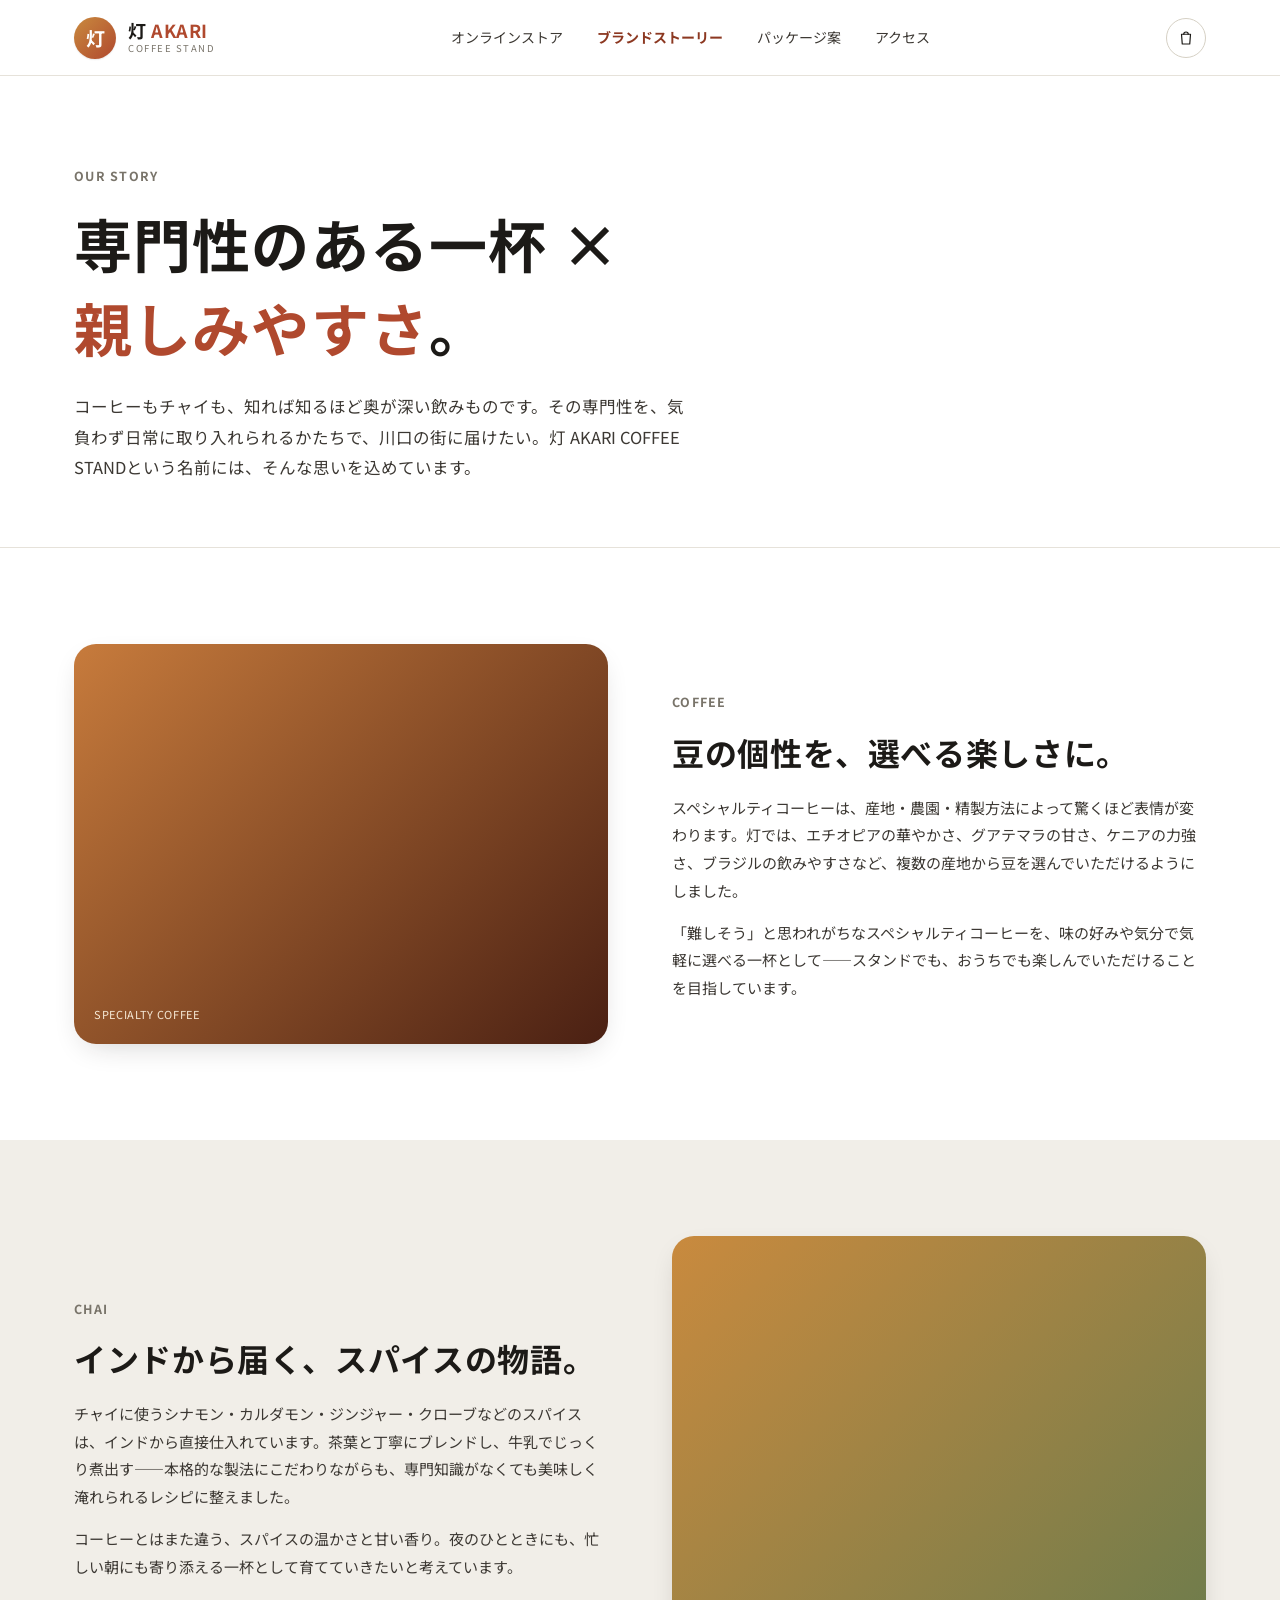
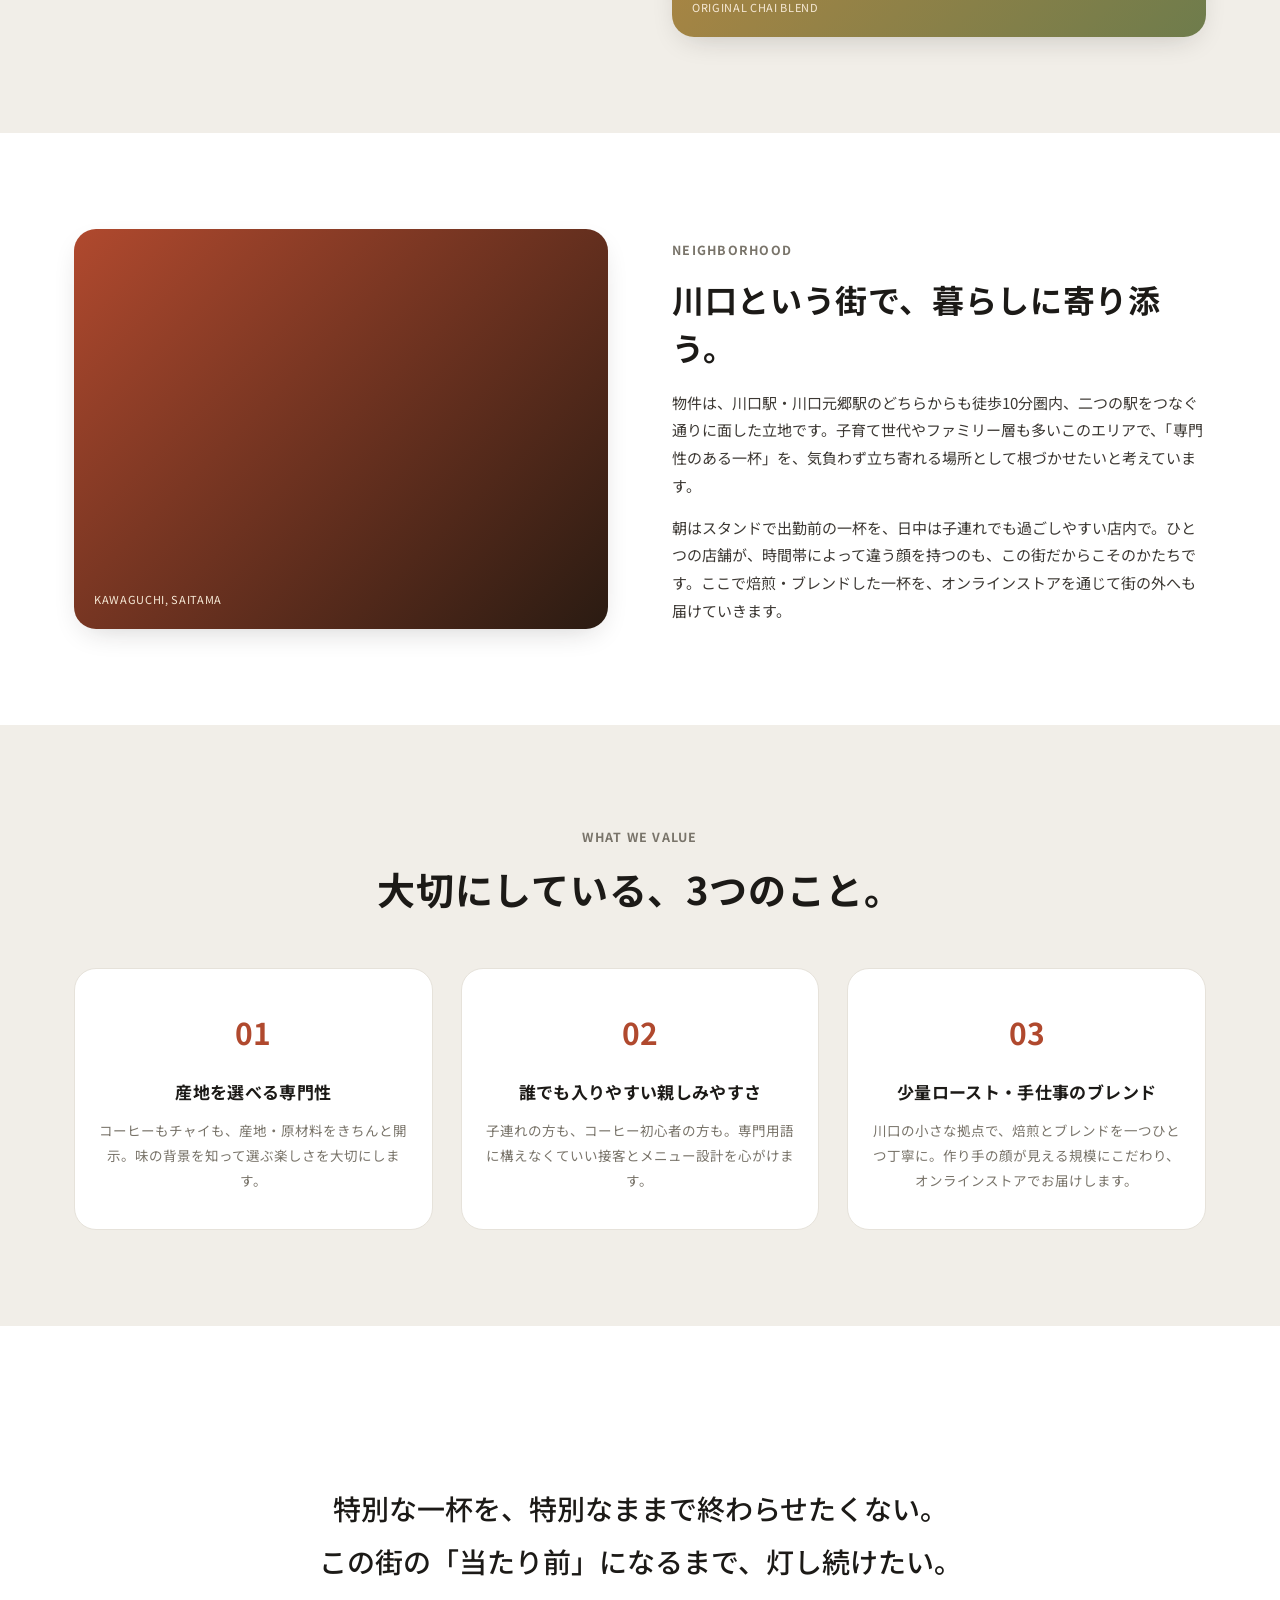
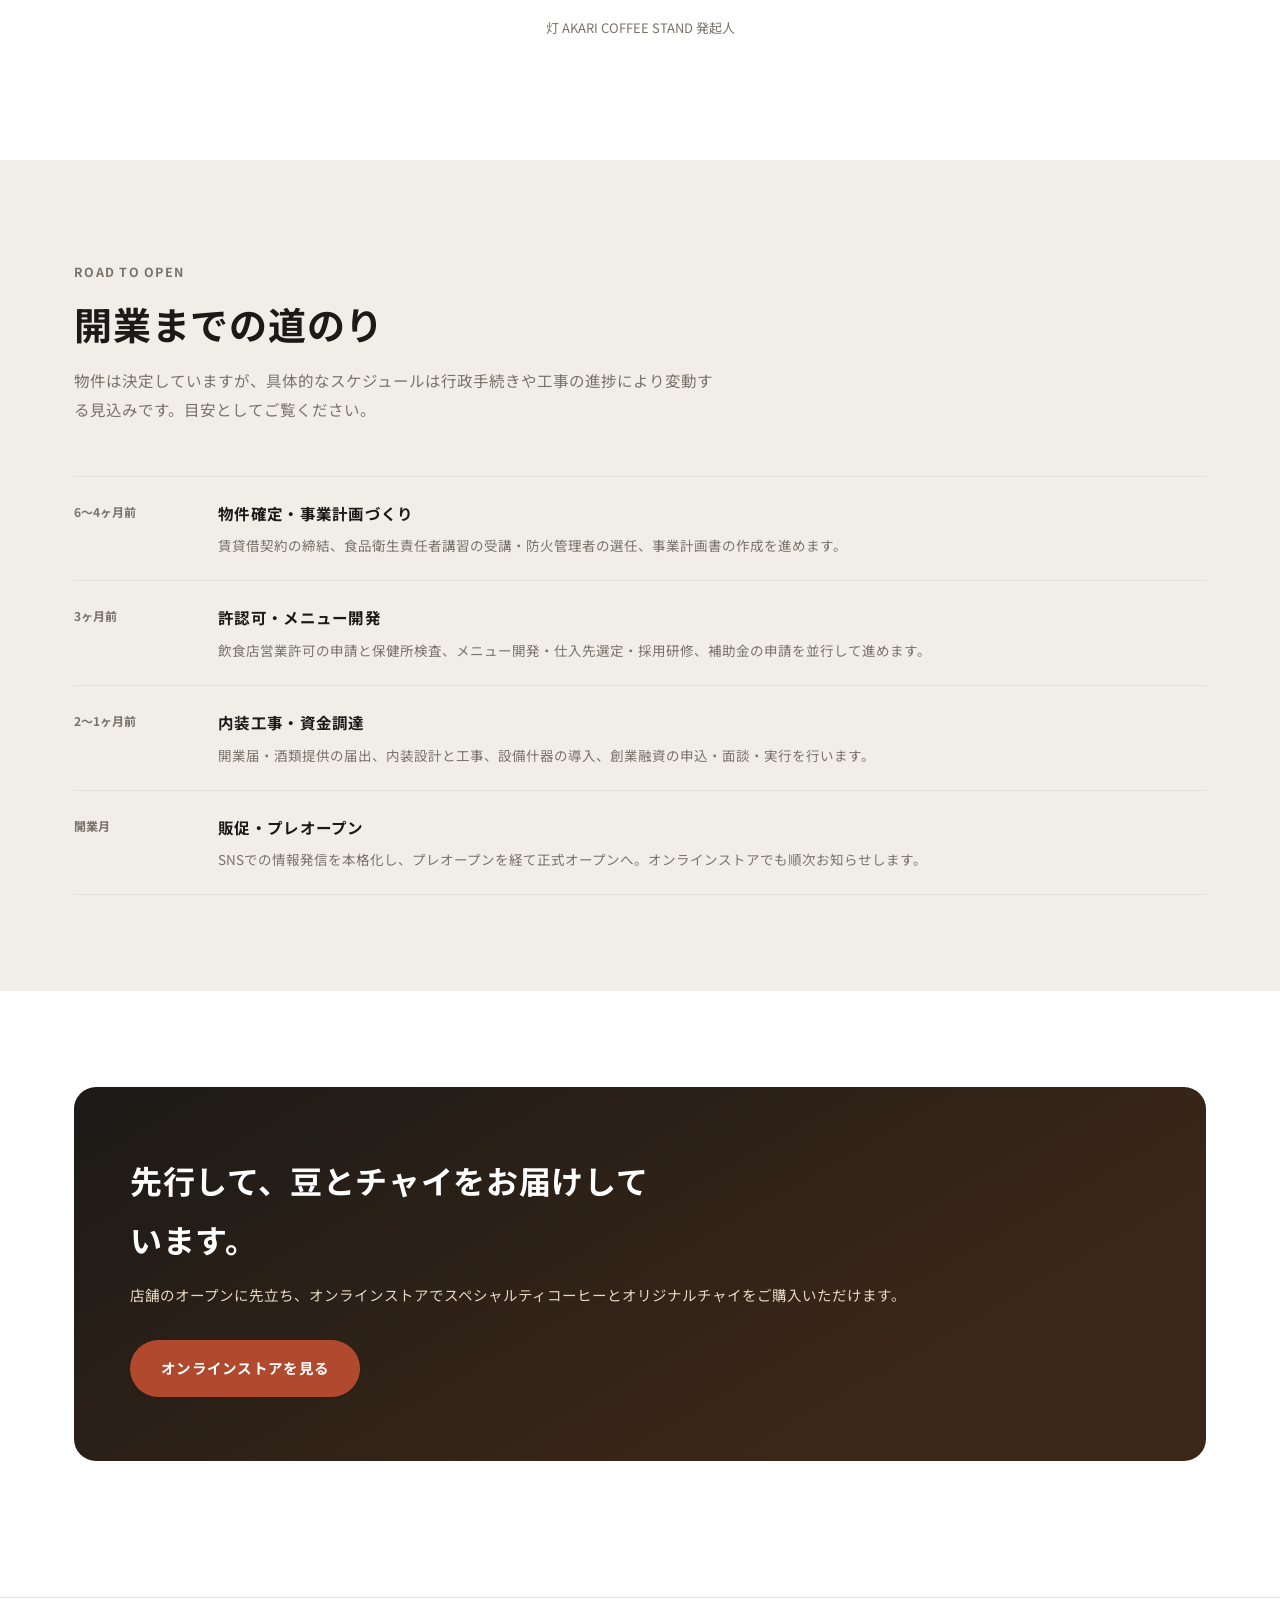
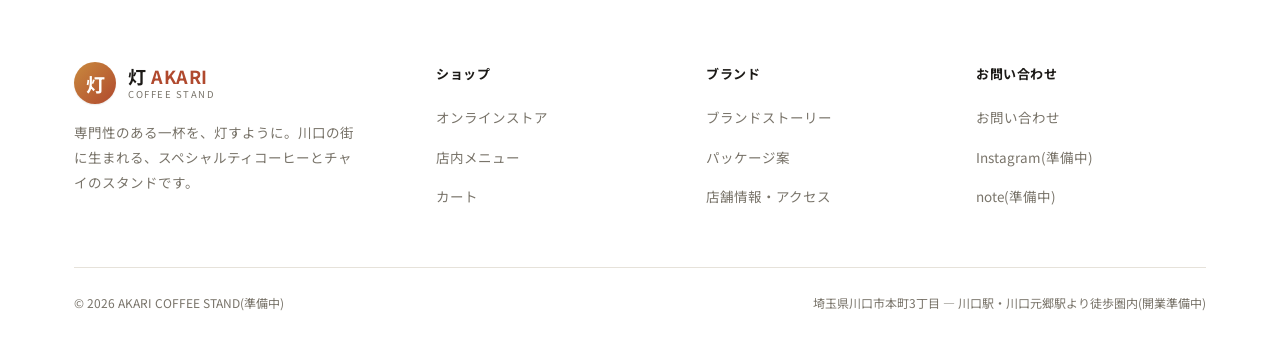
==== commit e3cdbb00: "Move to a single neutral typeface and a photo-first color model Based on a screenshot of pranachai.j" ====
--- a/about.html
+++ b/about.html
@@ -8,7 +8,7 @@
 <title>ブランドストーリー ― 灯 AKARI COFFEE STAND</title>
 <link rel="preconnect" href="https://fonts.googleapis.com">
 <link rel="preconnect" href="https://fonts.gstatic.com" crossorigin>
-<link href="https://fonts.googleapis.com/css2?family=Kaisei+Tokumin:wght@400;500;700&family=Zen+Maru+Gothic:wght@400;500;700;900&display=swap" rel="stylesheet">
+<link href="https://fonts.googleapis.com/css2?family=Noto+Sans+JP:wght@400;500;700;900&display=swap" rel="stylesheet">
 <link rel="stylesheet" href="assets/styles.css">
 </head>
 <body>
--- a/assets/styles.css
+++ b/assets/styles.css
@@ -1,21 +1,21 @@
 /* ==========================================================================
    灯 AKARI COFFEE STAND ― Design System
    専門性のある一杯 × 親しみやすさ
-   Mincho(専門性) + Gothic(親しみやすさ) のフォント対比を軸にした
-   ブランド/EC 共通スタイルシート
+   単一書体(Noto Sans JP)をウェイトで使い分け、
+   ブランドカラーはロゴ・主要CTA・見出しの一部アクセントに限定して使用する
    ========================================================================== */
 
 :root{
-  /* ---- color: warm coffee-stand palette ---- */
-  --cream:        #FBF3E6;
-  --cream-deep:   #F3E4CC;
-  --paper:        #FFFCF6;
-  --coffee-900:   #2A1B12;
-  --coffee-700:   #4B3423;
-  --coffee-500:   #8A6E58;
-  --coffee-300:   #C9B49C;
-  --line:         #E7D8BE;
-  --line-strong:  #D8C4A3;
+  /* ---- color: neutral ink/paper base + a single sparing accent ---- */
+  --cream:        #FFFFFF;
+  --cream-deep:   #F1EEE8;
+  --paper:        #FFFFFF;
+  --coffee-900:   #1C1A17;
+  --coffee-700:   #3C3833;
+  --coffee-500:   #79746A;
+  --coffee-300:   #C7C2B8;
+  --line:         #E6E2DA;
+  --line-strong:  #D5D0C4;
   --brick:        #B0492E;
   --brick-dark:   #8C3821;
   --brick-tint:   #F4DCD1;
@@ -25,18 +25,18 @@
   --sage-tint:    #E7ECD9;
   --danger:       #B0492E;
 
-  --shadow-sm: 0 1px 2px rgba(42,27,18,.06), 0 1px 1px rgba(42,27,18,.04);
-  --shadow-md: 0 10px 30px -12px rgba(42,27,18,.28);
-  --shadow-lg: 0 24px 60px -20px rgba(42,27,18,.35);
+  --shadow-sm: 0 1px 2px rgba(28,26,23,.06), 0 1px 1px rgba(28,26,23,.04);
+  --shadow-md: 0 10px 30px -12px rgba(28,26,23,.24);
+  --shadow-lg: 0 24px 60px -20px rgba(28,26,23,.32);
 
   --radius-sm: 6px;
   --radius-md: 12px;
   --radius-lg: 22px;
   --radius-pill: 999px;
-  --radius-btn: 4px;
-
-  --font-serif: "Kaisei Tokumin", serif;
-  --font-sans:  "Zen Maru Gothic", sans-serif;
+  --radius-btn: 999px;
+
+  --font-serif: "Noto Sans JP", sans-serif;
+  --font-sans:  "Noto Sans JP", sans-serif;
 
   --header-h: 76px;
   --wrap: 1180px;
@@ -82,7 +82,7 @@
   position: sticky; top:0; z-index: 100;
   height: var(--header-h);
   display:flex; align-items:center;
-  background: rgba(251,243,230,.88);
+  background: rgba(255,255,255,.88);
   backdrop-filter: blur(10px) saturate(1.1);
   border-bottom: 1px solid var(--line);
 }
@@ -146,7 +146,7 @@
 /* mobile nav sheet */
 .nav-mobile{
   position: fixed; inset:0; z-index: 200;
-  background: rgba(42,27,18,.42);
+  background: rgba(28,26,23,.45);
   opacity:0; pointer-events:none; transition: opacity .25s ease;
 }
 .nav-mobile.is-open{ opacity:1; pointer-events:auto; }
@@ -182,25 +182,25 @@
 .btn-primary:hover{ background: var(--brick-dark); box-shadow: var(--shadow-md); }
 .btn-outline{ background: transparent; border-color: var(--coffee-900); color: var(--coffee-900); }
 .btn-outline:hover{ background: var(--coffee-900); color:#fff; }
-.btn-ghost{ background: var(--paper); border-color: var(--line-strong); color: var(--coffee-900); }
-.btn-ghost:hover{ border-color: var(--brick); color: var(--brick); }
+.btn-ghost{ background: transparent; border-color: var(--line-strong); color: var(--coffee-900); }
+.btn-ghost:hover{ border-color: var(--coffee-900); }
 .btn-block{ width:100%; }
 .btn-sm{ padding:10px 20px; font-size:13px; }
 .btn[disabled]{ opacity:.45; cursor:not-allowed; }
 
 .badge{
   display:inline-flex; align-items:center;
-  padding:5px 12px; border-radius: 2px;
-  font-family: var(--font-sans); font-weight:700; font-size:11px; letter-spacing:.04em;
-  background: var(--amber-tint); color: var(--brick-dark);
-}
-.badge-sage{ background: var(--sage-tint); color: var(--sage); }
+  padding:5px 13px; border-radius: var(--radius-pill); border:1px solid var(--coffee-900);
+  font-family: var(--font-sans); font-weight:700; font-size:10.5px; letter-spacing:.06em;
+  background: transparent; color: var(--coffee-900);
+}
+.badge-sage{ border-color: var(--sage); color: var(--sage); }
 .badge-outline{ background:transparent; border:1px solid var(--line-strong); color:var(--coffee-500); }
 
 .tag{
-  display:inline-block; padding:4px 11px; border-radius:2px;
-  font-size:11.5px; background: var(--cream-deep); color: var(--coffee-500);
-  border:1px solid var(--line);
+  display:inline-block; padding:4px 12px; border-radius:var(--radius-pill);
+  font-size:11.5px; background: transparent; color: var(--coffee-500);
+  border:1px solid var(--line-strong);
 }
 
 /* ==========================================================================
@@ -211,7 +211,7 @@
 .section-alt{ background: var(--cream-deep); }
 .eyebrow{
   font-family: var(--font-sans); font-weight:700; font-size:12.5px; letter-spacing:.1em;
-  color: var(--brick); display:inline-block; margin-bottom:14px;
+  color: var(--coffee-500); display:inline-block; margin-bottom:14px;
 }
 .section-head{ max-width:640px; margin-bottom:52px; }
 .section-head h2{ font-size: clamp(26px,3.4vw,38px); line-height:1.4; }
@@ -239,7 +239,7 @@
 .hero-actions{ display:flex; gap:14px; margin-top:34px; flex-wrap:wrap; }
 .hero-meta{ display:flex; gap:26px; margin-top:44px; flex-wrap:wrap; }
 .hero-meta-item{ display:flex; flex-direction:column; gap:4px; }
-.hero-meta-item .num{ font-family: var(--font-serif); font-size:22px; color: var(--coffee-900); }
+.hero-meta-item .num{ font-family: var(--font-serif); font-weight:700; font-size:22px; color: var(--coffee-900); }
 .hero-meta-item .label{ font-size:12px; color: var(--coffee-500); }
 
 .hero-art{
@@ -286,12 +286,12 @@
 .format-card:hover{ box-shadow: var(--shadow-md); transform: translateY(-4px); border-color: var(--line-strong); }
 .format-icon{
   width:52px; height:52px; border-radius:50%;
-  background: var(--amber-tint); display:flex; align-items:center; justify-content:center;
+  background: var(--cream-deep); display:flex; align-items:center; justify-content:center;
   margin-bottom:22px;
 }
-.format-icon svg{ width:24px; height:24px; stroke: var(--brick-dark); }
+.format-icon svg{ width:24px; height:24px; stroke: var(--coffee-900); }
 .format-card h3{ font-size:20px; margin-bottom:10px; }
-.format-card .format-time{ font-family: var(--font-sans); font-size:11.5px; color: var(--brick); letter-spacing:.05em; margin-bottom:14px; display:block; }
+.format-card .format-time{ font-family: var(--font-sans); font-size:11.5px; color: var(--coffee-500); letter-spacing:.05em; margin-bottom:14px; display:block; }
 .format-card p{ color: var(--coffee-500); font-size:14.5px; }
 .format-card .format-list{ margin-top:18px; display:flex; flex-direction:column; gap:8px; }
 .format-card .format-list li{ font-size:13.5px; color: var(--coffee-700); display:flex; gap:8px; }
@@ -299,7 +299,7 @@
 
 .value-card{ display:flex; gap:20px; }
 .value-num{
-  font-family: var(--font-serif); font-size:15px; color: var(--brick);
+  font-family: var(--font-serif); font-weight:700; font-size:15px; color: var(--brick);
   width:44px; height:44px; border-radius:50%; border:1px solid var(--brick-tint);
   display:flex; align-items:center; justify-content:center; flex-shrink:0;
 }
@@ -330,9 +330,10 @@
   aspect-ratio: 4/3; position:relative; overflow:hidden;
   display:flex; align-items:center; justify-content:center;
 }
-.product-card-media .pc-mark{ font-family: var(--font-serif); font-size:15px; color:#fff; opacity:.9; }
+.product-card-media .pc-mark{ font-family: var(--font-serif); font-weight:700; font-size:15px; color:#fff; opacity:.9; }
 .product-card-media .pc-badge{
   position:absolute; top:14px; left:14px;
+  background: #fff; border-color:#fff; box-shadow: var(--shadow-sm);
 }
 .product-card-body{ padding:22px 22px 24px; display:flex; flex-direction:column; gap:10px; flex:1; }
 .product-card-cat{ font-family: var(--font-sans); font-size:10.5px; letter-spacing:.12em; color: var(--coffee-500); text-transform:uppercase; }
@@ -373,7 +374,7 @@
   aspect-ratio: 1/1; border-radius: var(--radius-lg); position:sticky; top:calc(var(--header-h) + 24px);
   display:flex; align-items:center; justify-content:center; box-shadow: var(--shadow-lg);
 }
-.pd-media .pc-mark{ font-family: var(--font-serif); font-size:22px; color:#fff; }
+.pd-media .pc-mark{ font-family: var(--font-serif); font-weight:700; font-size:22px; color:#fff; }
 .pd-breadcrumb{ font-size:13px; color: var(--coffee-500); margin-bottom:18px; }
 .pd-breadcrumb a:hover{ color: var(--brick); }
 .pd-title{ font-size: clamp(26px,3vw,34px); line-height:1.4; }
@@ -406,7 +407,7 @@
 .notes-grid{ display:grid; grid-template-columns: repeat(3,1fr); gap:16px; margin-top:8px; }
 .notes-grid .note-item{ background: var(--cream-deep); border-radius: var(--radius-md); padding:16px; text-align:center; }
 .notes-grid .note-item .n-label{ font-size:11px; color: var(--coffee-500); font-family: var(--font-sans); }
-.notes-grid .note-item .n-val{ margin-top:6px; font-family: var(--font-serif); font-size:15px; color: var(--coffee-900); }
+.notes-grid .note-item .n-val{ margin-top:6px; font-family: var(--font-serif); font-weight:700; font-size:15px; color: var(--coffee-900); }
 
 /* related products */
 .related-strip{ display:flex; gap:20px; overflow-x:auto; padding-bottom:8px; }
@@ -417,7 +418,7 @@
    ========================================================================== */
 .cart-drawer{
   position: fixed; inset:0; z-index: 300;
-  background: rgba(42,27,18,.42); opacity:0; pointer-events:none; transition: opacity .25s ease;
+  background: rgba(28,26,23,.45); opacity:0; pointer-events:none; transition: opacity .25s ease;
 }
 .cart-drawer.is-open{ opacity:1; pointer-events:auto; }
 .cart-drawer-panel{
@@ -479,7 +480,7 @@
 
 .pillars{ display:grid; grid-template-columns: repeat(3,1fr); gap:28px; margin-top:16px; }
 .pillar{ text-align:center; padding:36px 24px; background: var(--paper); border-radius: var(--radius-lg); border:1px solid var(--line); }
-.pillar-mark{ font-family: var(--font-serif); font-size:30px; color: var(--brick); margin-bottom:16px; }
+.pillar-mark{ font-family: var(--font-serif); font-weight:700; font-size:30px; color: var(--brick); margin-bottom:16px; }
 .pillar h3{ font-size:17px; margin-bottom:10px; }
 .pillar p{ font-size:13.5px; color: var(--coffee-500); }
 
@@ -487,14 +488,14 @@
   margin: 8px auto 0; max-width:820px; text-align:center; padding: 56px 20px;
 }
 .quote-block blockquote{
-  font-family: var(--font-serif); font-size: clamp(20px,2.6vw,28px); line-height:1.9; color: var(--coffee-900);
+  font-family: var(--font-serif); font-weight:500; font-size: clamp(20px,2.6vw,28px); line-height:1.9; color: var(--coffee-900);
 }
 .quote-block cite{ display:block; margin-top:22px; font-style:normal; font-size:13px; color: var(--coffee-500); }
 
 .timeline{ display:flex; flex-direction:column; }
 .timeline-row{ display:grid; grid-template-columns: 120px 1fr; gap:24px; padding:22px 0; border-top:1px solid var(--line); }
 .timeline-row:last-child{ border-bottom:1px solid var(--line); }
-.timeline-time{ font-family: var(--font-sans); font-size:12px; color: var(--brick); padding-top:2px; }
+.timeline-time{ font-family: var(--font-sans); font-size:12px; color: var(--coffee-500); font-weight:700; padding-top:2px; }
 .timeline-body h4{ font-size:15.5px; margin-bottom:6px; }
 .timeline-body p{ font-size:13.5px; color: var(--coffee-500); }
 
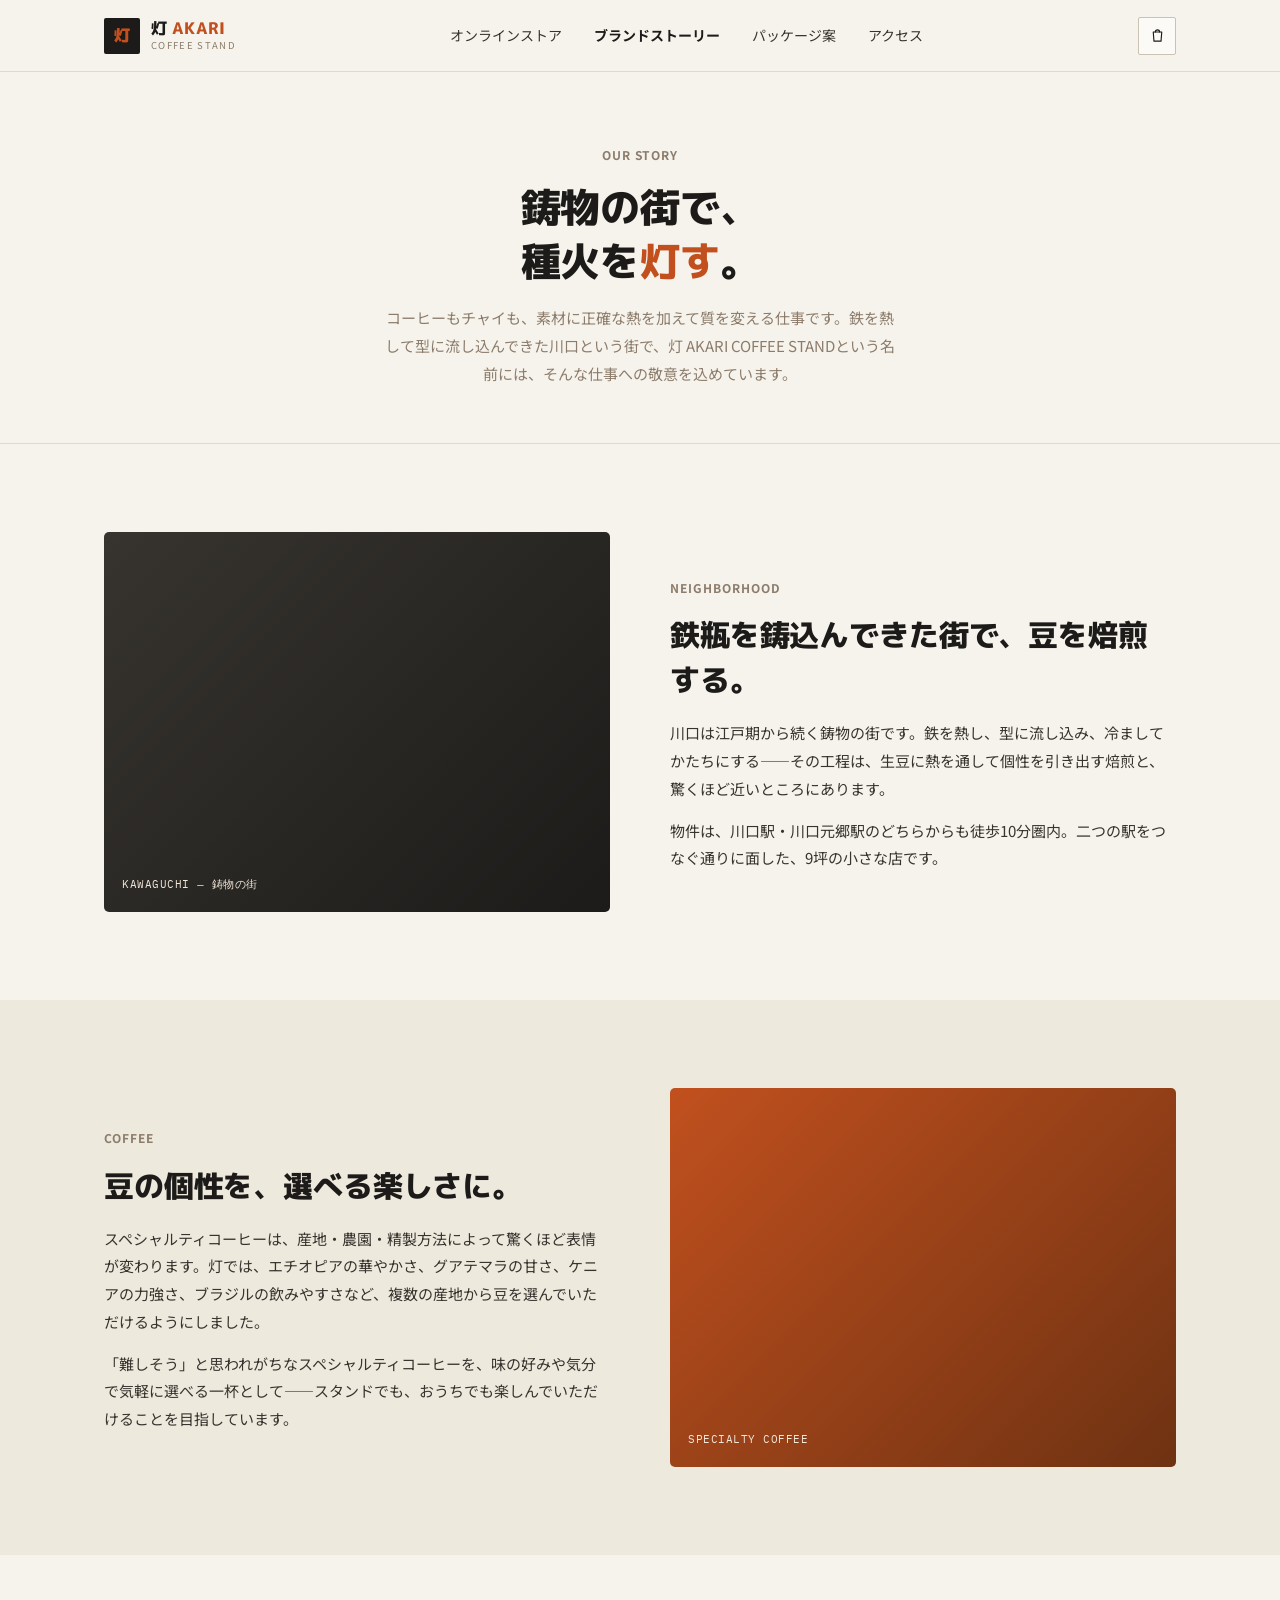
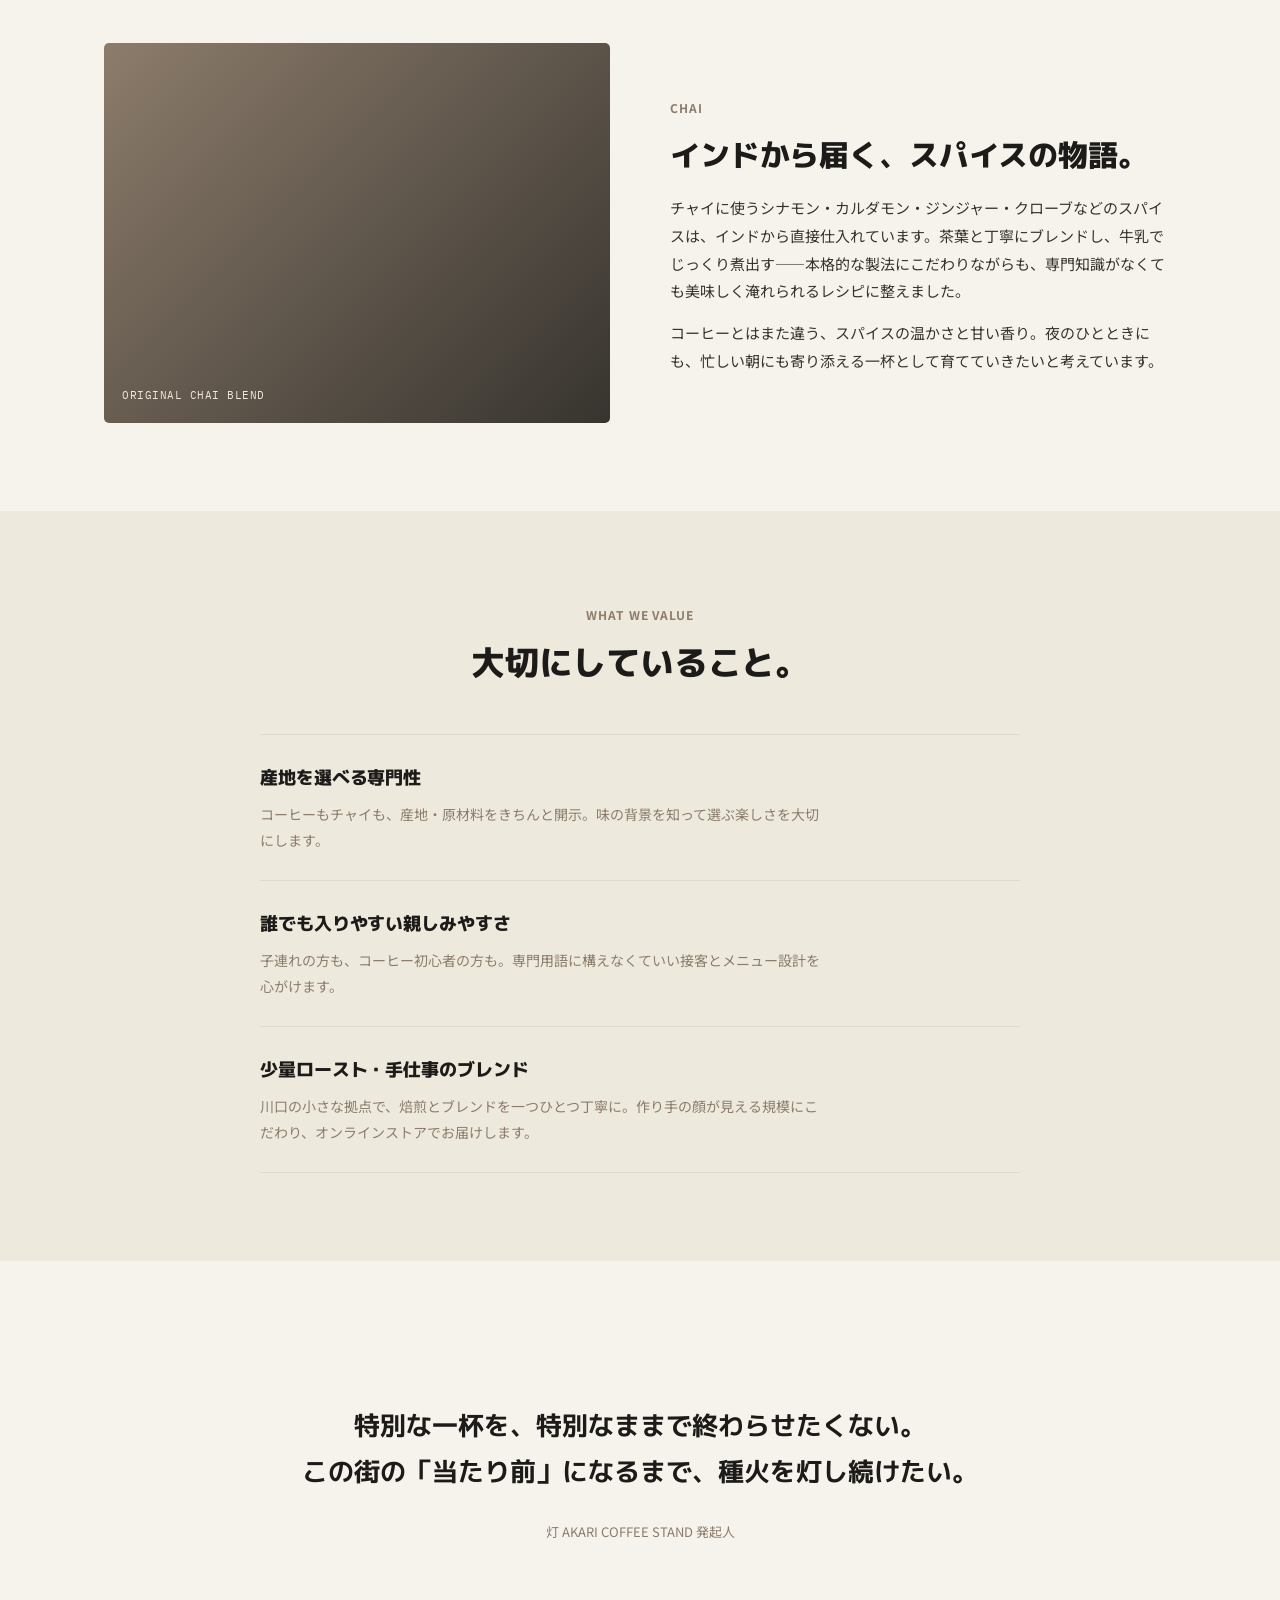
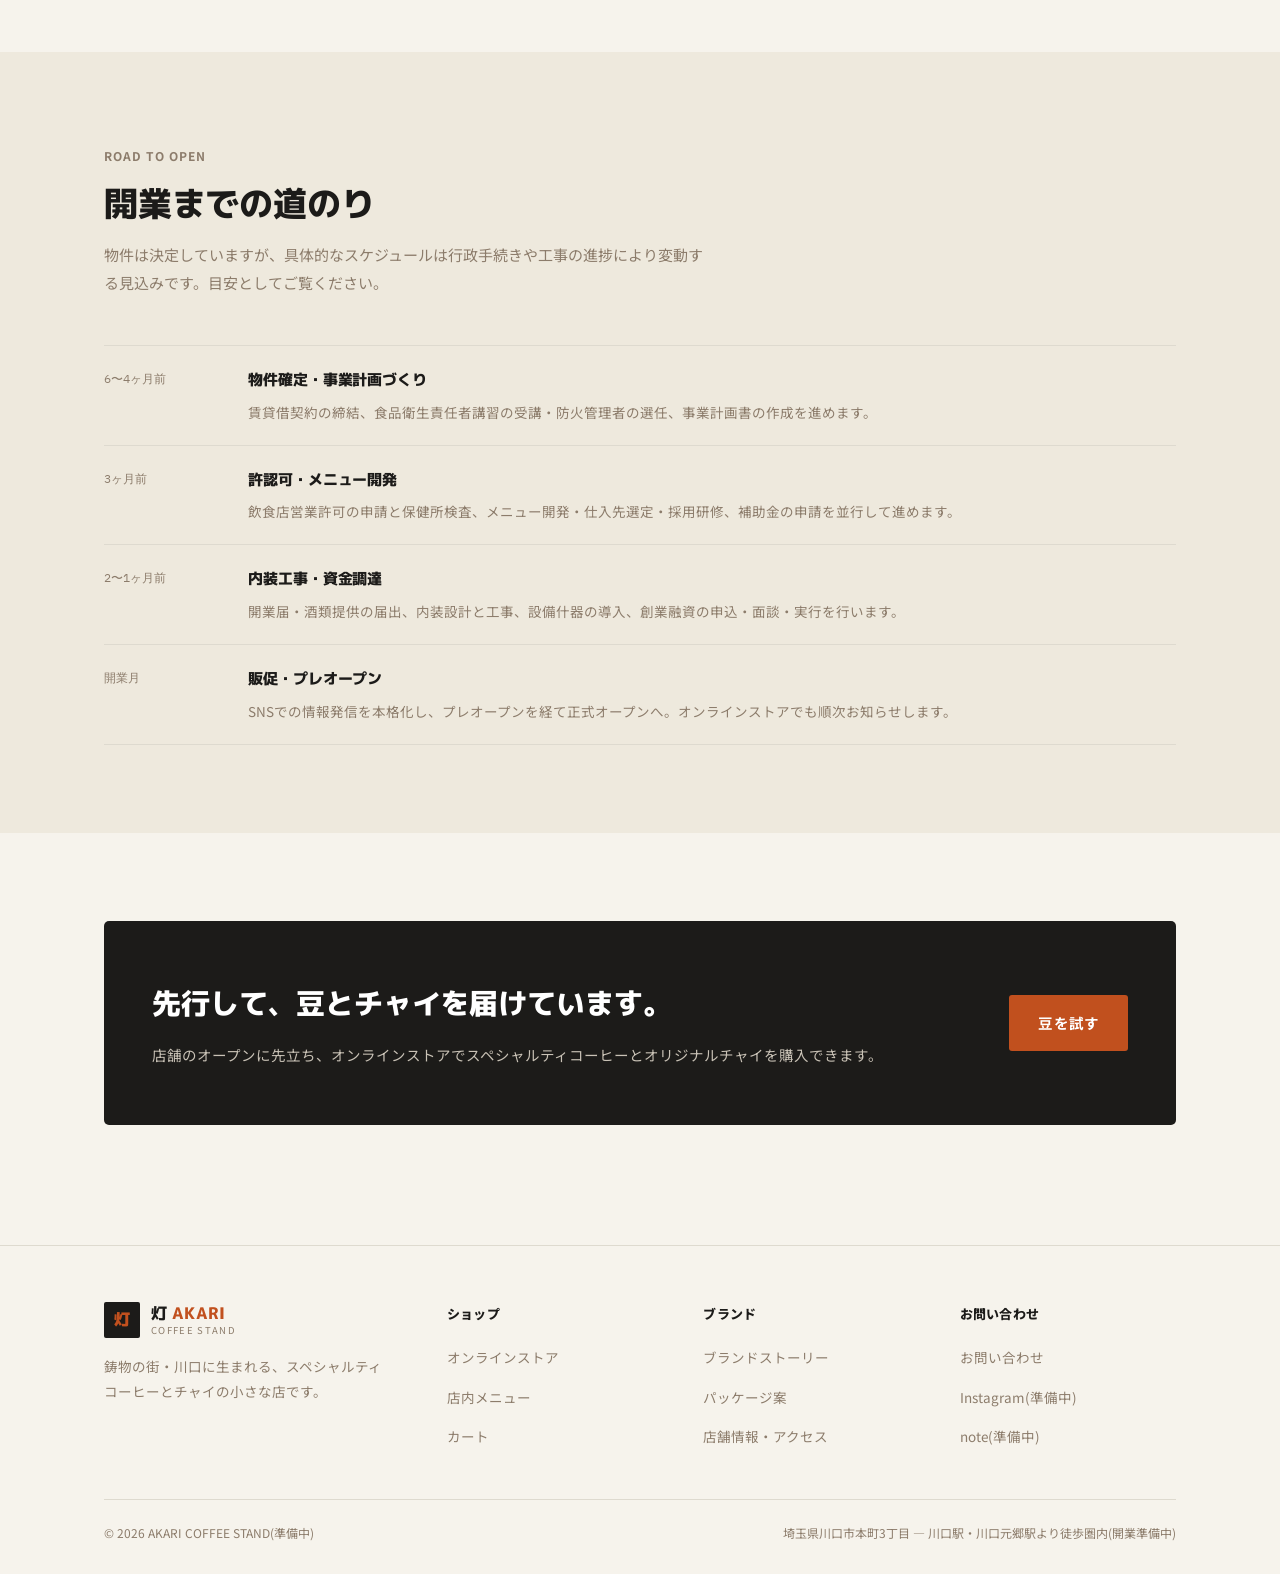
==== commit 5d9d94b5: "Rebuild design system around Kawaguchi's cast-iron-town identity Replaces the generic "coffee shop" " ====
--- a/about.html
+++ b/about.html
@@ -3,12 +3,12 @@
 <head>
 <meta charset="UTF-8">
 <meta name="viewport" content="width=device-width, initial-scale=1.0">
-<meta name="theme-color" content="#B0492E">
-<meta name="description" content="灯 AKARI COFFEE STANDのブランドストーリー。専門性のある一杯×親しみやすさというコンセプト、コーヒーとチャイへのこだわり、川口という街への思いをご紹介します。">
+<meta name="theme-color" content="#1C1B19">
+<meta name="description" content="灯 AKARI COFFEE STANDのブランドストーリー。鋳物の街・川口という土地、コーヒーとチャイへのこだわりをご紹介します。">
 <title>ブランドストーリー ― 灯 AKARI COFFEE STAND</title>
 <link rel="preconnect" href="https://fonts.googleapis.com">
 <link rel="preconnect" href="https://fonts.gstatic.com" crossorigin>
-<link href="https://fonts.googleapis.com/css2?family=Noto+Sans+JP:wght@400;500;700;900&display=swap" rel="stylesheet">
+<link href="https://fonts.googleapis.com/css2?family=M+PLUS+1p:wght@700;800;900&family=Noto+Sans+JP:wght@400;500;700&family=IBM+Plex+Mono:wght@500&display=swap" rel="stylesheet">
 <link rel="stylesheet" href="assets/styles.css">
 </head>
 <body>
@@ -24,7 +24,7 @@
     </a>
     <nav class="nav-desktop">
       <a href="products.html">オンラインストア</a>
-      <a href="about.html">ブランドストーリー</a>
+      <a href="about.html" class="is-active">ブランドストーリー</a>
       <a href="package.html">パッケージ案</a>
       <a href="access.html">アクセス</a>
     </nav>
@@ -56,19 +56,36 @@
 
 <main>
 
-  <section class="hero" style="padding-bottom:64px">
+  <section class="hero" style="padding-bottom:56px">
     <div class="wrap">
       <span class="eyebrow">OUR STORY</span>
-      <h1 class="hero-title" style="max-width:760px">専門性のある一杯 ×<br><span class="accent">親しみやすさ</span>。</h1>
-      <p class="hero-sub" style="max-width:620px">コーヒーもチャイも、知れば知るほど奥が深い飲みものです。その専門性を、気負わず日常に取り入れられるかたちで、川口の街に届けたい。灯 AKARI COFFEE STANDという名前には、そんな思いを込めています。</p>
+      <h1 class="page-title" style="margin-left:auto;margin-right:auto">鋳物の街で、<br>種火を<span class="accent">灯す</span>。</h1>
+      <p class="page-lead" style="margin-left:auto;margin-right:auto">コーヒーもチャイも、素材に正確な熱を加えて質を変える仕事です。鉄を熱して型に流し込んできた川口という街で、灯 AKARI COFFEE STANDという名前には、そんな仕事への敬意を込めています。</p>
+    </div>
+  </section>
+
+  <!-- ============ Kawaguchi / imono story ============ -->
+  <section class="section">
+    <div class="wrap">
+      <div class="story-split">
+        <div class="story-visual" style="background: linear-gradient(135deg, #37342F, #1C1B19);">
+          <span class="caption">KAWAGUCHI ― 鋳物の街</span>
+        </div>
+        <div class="story-copy">
+          <span class="eyebrow">NEIGHBORHOOD</span>
+          <h2>鉄瓶を鋳込んできた街で、豆を焙煎する。</h2>
+          <p>川口は江戸期から続く鋳物の街です。鉄を熱し、型に流し込み、冷ましてかたちにする――その工程は、生豆に熱を通して個性を引き出す焙煎と、驚くほど近いところにあります。</p>
+          <p>物件は、川口駅・川口元郷駅のどちらからも徒歩10分圏内。二つの駅をつなぐ通りに面した、9坪の小さな店です。</p>
+        </div>
+      </div>
     </div>
   </section>
 
   <!-- ============ Coffee story ============ -->
-  <section class="section">
-    <div class="wrap">
-      <div class="story-split">
-        <div class="story-visual" style="background: linear-gradient(135deg, #C77B3C, #4A2013);">
+  <section class="section section-alt">
+    <div class="wrap">
+      <div class="story-split reverse">
+        <div class="story-visual" style="background: linear-gradient(135deg, #C1501E, #6E3212);">
           <span class="caption">SPECIALTY COFFEE</span>
         </div>
         <div class="story-copy">
@@ -82,10 +99,10 @@
   </section>
 
   <!-- ============ Chai story ============ -->
-  <section class="section section-alt">
-    <div class="wrap">
-      <div class="story-split reverse">
-        <div class="story-visual" style="background: linear-gradient(135deg, #C98A3E, #6E7C4C);">
+  <section class="section">
+    <div class="wrap">
+      <div class="story-split">
+        <div class="story-visual" style="background: linear-gradient(135deg, #8C7C6B, #37342F);">
           <span class="caption">ORIGINAL CHAI BLEND</span>
         </div>
         <div class="story-copy">
@@ -98,43 +115,23 @@
     </div>
   </section>
 
-  <!-- ============ Kawaguchi story ============ -->
-  <section class="section">
-    <div class="wrap">
-      <div class="story-split">
-        <div class="story-visual" style="background: linear-gradient(135deg, #B0492E, #2A1B12);">
-          <span class="caption">KAWAGUCHI, SAITAMA</span>
-        </div>
-        <div class="story-copy">
-          <span class="eyebrow">NEIGHBORHOOD</span>
-          <h2>川口という街で、暮らしに寄り添う。</h2>
-          <p>物件は、川口駅・川口元郷駅のどちらからも徒歩10分圏内、二つの駅をつなぐ通りに面した立地です。子育て世代やファミリー層も多いこのエリアで、「専門性のある一杯」を、気負わず立ち寄れる場所として根づかせたいと考えています。</p>
-          <p>朝はスタンドで出勤前の一杯を、日中は子連れでも過ごしやすい店内で。ひとつの店舗が、時間帯によって違う顔を持つのも、この街だからこそのかたちです。ここで焙煎・ブレンドした一杯を、オンラインストアを通じて街の外へも届けていきます。</p>
-        </div>
-      </div>
-    </div>
-  </section>
-
-  <!-- ============ Pillars ============ -->
+  <!-- ============ Values (連番カードなし) ============ -->
   <section class="section section-alt">
     <div class="wrap">
       <div class="section-head center" style="margin-left:auto;margin-right:auto;text-align:center">
         <span class="eyebrow">WHAT WE VALUE</span>
-        <h2>大切にしている、3つのこと。</h2>
-      </div>
-      <div class="pillars">
-        <div class="pillar">
-          <div class="pillar-mark">01</div>
+        <h2>大切にしていること。</h2>
+      </div>
+      <div class="value-list">
+        <div class="value-row">
           <h3>産地を選べる専門性</h3>
           <p>コーヒーもチャイも、産地・原材料をきちんと開示。味の背景を知って選ぶ楽しさを大切にします。</p>
         </div>
-        <div class="pillar">
-          <div class="pillar-mark">02</div>
+        <div class="value-row">
           <h3>誰でも入りやすい親しみやすさ</h3>
           <p>子連れの方も、コーヒー初心者の方も。専門用語に構えなくていい接客とメニュー設計を心がけます。</p>
         </div>
-        <div class="pillar">
-          <div class="pillar-mark">03</div>
+        <div class="value-row">
           <h3>少量ロースト・手仕事のブレンド</h3>
           <p>川口の小さな拠点で、焙煎とブレンドを一つひとつ丁寧に。作り手の顔が見える規模にこだわり、オンラインストアでお届けします。</p>
         </div>
@@ -146,7 +143,7 @@
   <section class="section-tight">
     <div class="wrap">
       <div class="quote-block">
-        <blockquote>特別な一杯を、特別なままで終わらせたくない。<br>この街の「当たり前」になるまで、灯し続けたい。</blockquote>
+        <blockquote>特別な一杯を、特別なままで終わらせたくない。<br>この街の「当たり前」になるまで、種火を灯し続けたい。</blockquote>
         <cite>灯 AKARI COFFEE STAND 発起人</cite>
       </div>
     </div>
@@ -197,10 +194,10 @@
     <div class="wrap">
       <div class="cta-band">
         <div>
-          <h2>先行して、豆とチャイをお届けしています。</h2>
-          <p>店舗のオープンに先立ち、オンラインストアでスペシャルティコーヒーとオリジナルチャイをご購入いただけます。</p>
-        </div>
-        <a href="products.html" class="btn btn-primary">オンラインストアを見る</a>
+          <h2>先行して、豆とチャイを届けています。</h2>
+          <p>店舗のオープンに先立ち、オンラインストアでスペシャルティコーヒーとオリジナルチャイを購入できます。</p>
+        </div>
+        <a href="products.html" class="btn btn-primary">豆を試す</a>
       </div>
     </div>
   </section>
@@ -218,7 +215,7 @@
             <span class="brand-sub">COFFEE STAND</span>
           </div>
         </a>
-        <p>専門性のある一杯を、灯すように。川口の街に生まれる、スペシャルティコーヒーとチャイのスタンドです。</p>
+        <p>鋳物の街・川口に生まれる、スペシャルティコーヒーとチャイの小さな店です。</p>
       </div>
       <div class="footer-col">
         <h4>ショップ</h4>
--- a/assets/styles.css
+++ b/assets/styles.css
@@ -1,54 +1,53 @@
 /* ==========================================================================
    灯 AKARI COFFEE STAND ― Design System
-   専門性のある一杯 × 親しみやすさ
-   単一書体(Noto Sans JP)をウェイトで使い分け、
-   ブランドカラーはロゴ・主要CTA・見出しの一部アクセントに限定して使用する
+   川口=鋳物の街という土地の事実を起点にした固有トークン。
+   種火(アクセント)は刻印マーク・主要CTA・見出し内の一語だけに絞る。
+   書体はディスプレイ/本文の2系統+スペック用の等幅を、役割で厳密に分ける。
    ========================================================================== */
 
 :root{
-  /* ---- color: neutral ink/paper base + a single sparing accent ---- */
-  --cream:        #FFFFFF;
-  --cream-deep:   #F1EEE8;
-  --paper:        #FFFFFF;
-  --coffee-900:   #1C1A17;
-  --coffee-700:   #3C3833;
-  --coffee-500:   #79746A;
-  --coffee-300:   #C7C2B8;
-  --line:         #E6E2DA;
-  --line-strong:  #D5D0C4;
-  --brick:        #B0492E;
-  --brick-dark:   #8C3821;
-  --brick-tint:   #F4DCD1;
-  --amber:        #C98A3E;
-  --amber-tint:   #F3E3C4;
-  --sage:         #6E7C4C;
-  --sage-tint:    #E7ECD9;
-  --danger:       #B0492E;
-
-  --shadow-sm: 0 1px 2px rgba(28,26,23,.06), 0 1px 1px rgba(28,26,23,.04);
-  --shadow-md: 0 10px 30px -12px rgba(28,26,23,.24);
-  --shadow-lg: 0 24px 60px -20px rgba(28,26,23,.32);
-
-  --radius-sm: 6px;
-  --radius-md: 12px;
-  --radius-lg: 22px;
+  /* ---- color ---- */
+  --paper:            #F6F3EC;   /* 生成 kinari ― ページ地色 */
+  --paper-alt:         #EEE9DD;  /* 生成(濃)― セクション区切り用 */
+  --panel:             #FBFAF6; /* パネル面(プレート/フォーム等のわずかな浮き) */
+  --ink:               #1C1B19; /* 鋳肌 igata ― 見出し・本文 */
+  --ink-soft:          #37342F; /* 本文のやや軽い色 */
+  --rust:              #8C7C6B; /* 鉄錆 tessa ― 補助テキスト・ラベル */
+  --rust-light:        #C4BBAC; /* 鉄錆(淡)― 無効状態など */
+  --hairline:          #DEDACF;/* 罫線 */
+  --hairline-strong:   #CBC3B2;
+  --ember:             #C1501E; /* 種火 tanebi ― 唯一のアクセント */
+  --ember-dark:        #9A3D16;
+  --ember-tint:        #F1DACB;
+  --steel:             #B7BAB4; /* 銀鼠 ginnezu ― 寒色の差し色(フォーカス等) */
+  --sage:              #6E7C4C; /* チャイ系ラインの識別色(パッケージ案のみ使用) */
+  --sage-tint:         #E7ECD9;
+
+  --shadow-sm: 0 1px 2px rgba(28,26,23,.08);
+  --shadow-md: 0 8px 24px -10px rgba(28,26,23,.28);
+  --shadow-lg: 0 22px 48px -18px rgba(28,26,23,.38);
+
+  --radius-sm: 2px;
+  --radius-md: 3px;
+  --radius-lg: 5px;
   --radius-pill: 999px;
-  --radius-btn: 999px;
-
-  --font-serif: "Noto Sans JP", sans-serif;
-  --font-sans:  "Noto Sans JP", sans-serif;
-
-  --header-h: 76px;
-  --wrap: 1180px;
+  --radius-btn: 3px;
+
+  --font-display: "M PLUS 1p", sans-serif;  /* 刻印・見出し */
+  --font-body:    "Noto Sans JP", sans-serif; /* 本文・UI */
+  --font-spec:    "IBM Plex Mono", monospace; /* スペック数値専用(産地・焙煎度・LOT等) */
+
+  --header-h: 72px;
+  --wrap: 1120px;
 }
 
 *, *::before, *::after{ box-sizing: border-box; }
 html{ scroll-behavior: smooth; }
 body{
   margin:0;
-  background: var(--cream);
-  color: var(--coffee-700);
-  font-family: var(--font-sans);
+  background: var(--paper);
+  color: var(--ink-soft);
+  font-family: var(--font-body);
   font-size: 16px;
   line-height: 1.85;
   -webkit-font-smoothing: antialiased;
@@ -59,11 +58,11 @@
 ul{ margin:0; padding:0; list-style:none; }
 button{ font-family: inherit; }
 h1,h2,h3,h4{
-  font-family: var(--font-serif);
-  color: var(--coffee-900);
+  font-family: var(--font-display);
+  color: var(--ink);
   margin: 0;
-  font-weight: 700;
-  letter-spacing: .02em;
+  font-weight: 800;
+  letter-spacing: -0.005em;
 }
 p{ margin:0; }
 
@@ -73,7 +72,24 @@
   padding: 0 24px;
 }
 
-/* ---- background: flat warm paper tone, no glow wash ---- */
+/* ---- accessibility: keyboard focus is always visible ---- */
+a:focus-visible, button:focus-visible, .btn:focus-visible,
+input:focus-visible, select:focus-visible, textarea:focus-visible,
+.spec-row:focus-visible, .filter-btn:focus-visible, .option-chip:focus-visible,
+.icon-btn:focus-visible, .qty-control button:focus-visible{
+  outline: 2px solid var(--ember);
+  outline-offset: 2px;
+}
+
+/* ---- accessibility: honor reduced-motion preference ---- */
+@media (prefers-reduced-motion: reduce){
+  *, *::before, *::after{
+    animation-duration: 0.001ms !important;
+    animation-iteration-count: 1 !important;
+    transition-duration: 0.001ms !important;
+    scroll-behavior: auto !important;
+  }
+}
 
 /* ==========================================================================
    Header
@@ -82,62 +98,62 @@
   position: sticky; top:0; z-index: 100;
   height: var(--header-h);
   display:flex; align-items:center;
-  background: rgba(255,255,255,.88);
-  backdrop-filter: blur(10px) saturate(1.1);
-  border-bottom: 1px solid var(--line);
+  background: rgba(246,243,236,.9);
+  backdrop-filter: blur(8px);
+  border-bottom: 1px solid var(--hairline);
 }
 .site-header .wrap{
   display:flex; align-items:center; justify-content:space-between;
   width:100%;
 }
 .brand{
-  display:flex; align-items:center; gap:12px;
+  display:flex; align-items:center; gap:11px;
 }
 .brand-mark{
-  width:42px; height:42px; border-radius:50%;
-  background: linear-gradient(135deg, var(--amber), var(--brick));
-  color:#fff; font-family: var(--font-serif); font-weight:700;
+  width:36px; height:36px; border-radius: var(--radius-sm);
+  background: var(--ink);
+  color: var(--ember); font-family: var(--font-display); font-weight:900;
   display:flex; align-items:center; justify-content:center;
-  font-size:19px; box-shadow: var(--shadow-sm);
+  font-size:16px;
   flex-shrink:0;
 }
 .brand-word{ display:flex; flex-direction:column; line-height:1.1; }
 .brand-name{
-  font-family: var(--font-serif); font-weight:700; font-size:18px; color: var(--coffee-900);
-  letter-spacing:.03em;
-}
-.brand-name .accent{ color: var(--brick); }
+  font-family: var(--font-display); font-weight:800; font-size:16px; color: var(--ink);
+  letter-spacing:.01em;
+}
+.brand-name .accent{ color: var(--ember); }
 .brand-sub{
-  font-family: var(--font-sans); font-size:9.5px; letter-spacing:.16em;
-  color: var(--coffee-500); text-transform:uppercase; margin-top:2px;
+  font-family: var(--font-body); font-size:9.5px; letter-spacing:.14em;
+  color: var(--rust); text-transform:uppercase; margin-top:2px;
 }
 
 .nav-desktop{
-  display:flex; align-items:center; gap:34px;
+  display:flex; align-items:center; gap:32px;
 }
 .nav-desktop a{
-  font-size:14px; color: var(--coffee-700); position:relative; padding:6px 0;
-  transition: color .2s ease;
-}
-.nav-desktop a:hover{ color: var(--brick); }
-.nav-desktop a.is-active{ color: var(--brick-dark); font-weight:700; }
-
-.header-actions{ display:flex; align-items:center; gap:10px; }
+  font-size:14px; color: var(--ink-soft); position:relative; padding:6px 0;
+  transition: color .15s ease;
+}
+.nav-desktop a:hover{ color: var(--ember); }
+.nav-desktop a.is-active{ color: var(--ink); font-weight:700; }
+
+.header-actions{ display:flex; align-items:center; gap:8px; }
 .icon-btn{
-  width:40px; height:40px; border-radius:50%;
-  border:1px solid var(--line-strong); background: var(--paper);
+  width:38px; height:38px; border-radius: var(--radius-sm);
+  border:1px solid var(--hairline-strong); background: var(--panel);
   display:flex; align-items:center; justify-content:center;
-  cursor:pointer; position:relative; transition: border-color .2s, background .2s;
-}
-.icon-btn:hover{ border-color: var(--brick); background:#fff; }
-.icon-btn svg{ width:18px; height:18px; stroke: var(--coffee-900); }
+  cursor:pointer; position:relative; transition: border-color .15s ease;
+}
+.icon-btn:hover{ border-color: var(--ink); }
+.icon-btn svg{ width:17px; height:17px; stroke: var(--ink); }
 .cart-count{
   position:absolute; top:-6px; right:-6px;
-  min-width:18px; height:18px; padding:0 4px;
-  border-radius:999px; background: var(--brick); color:#fff;
-  font-family: var(--font-sans); font-size:10px; font-weight:700;
+  min-width:17px; height:17px; padding:0 4px;
+  border-radius:999px; background: var(--ember); color:#fff;
+  font-family: var(--font-body); font-size:10px; font-weight:700;
   display:flex; align-items:center; justify-content:center;
-  border:2px solid var(--cream);
+  border:2px solid var(--paper);
 }
 .cart-count.is-zero{ display:none; }
 
@@ -146,77 +162,77 @@
 /* mobile nav sheet */
 .nav-mobile{
   position: fixed; inset:0; z-index: 200;
-  background: rgba(28,26,23,.45);
-  opacity:0; pointer-events:none; transition: opacity .25s ease;
+  background: rgba(28,26,25,.5);
+  opacity:0; pointer-events:none; transition: opacity .2s ease;
 }
 .nav-mobile.is-open{ opacity:1; pointer-events:auto; }
 .nav-mobile-panel{
   position:absolute; top:0; right:0; height:100%; width:min(320px,86vw);
-  background: var(--cream); padding:22px 24px; box-shadow: var(--shadow-lg);
-  transform: translateX(12px); transition: transform .25s ease;
+  background: var(--paper); padding:22px 24px; box-shadow: var(--shadow-lg);
+  transform: translateX(12px); transition: transform .2s ease;
   display:flex; flex-direction:column; gap:4px;
 }
 .nav-mobile.is-open .nav-mobile-panel{ transform: translateX(0); }
 .nav-mobile-close{
-  align-self:flex-end; width:36px; height:36px; border-radius:50%;
-  border:1px solid var(--line-strong); background:var(--paper);
+  align-self:flex-end; width:34px; height:34px; border-radius: var(--radius-sm);
+  border:1px solid var(--hairline-strong); background:var(--panel);
   display:flex; align-items:center; justify-content:center; margin-bottom:14px;
 }
 .nav-mobile a{
-  padding:14px 4px; font-size:16px; border-bottom:1px solid var(--line);
-  font-family: var(--font-serif);
-}
-
-/* ==========================================================================
-   Buttons / Badges
+  padding:14px 4px; font-size:16px; border-bottom:1px solid var(--hairline);
+  font-family: var(--font-body); font-weight:500;
+}
+
+/* ==========================================================================
+   Buttons / Badges / Tags
    ========================================================================== */
 .btn{
   display:inline-flex; align-items:center; justify-content:center; gap:8px;
-  padding:14px 30px; border-radius: var(--radius-btn);
-  font-size:14.5px; font-weight:700; letter-spacing:.02em;
+  padding:14px 28px; border-radius: var(--radius-btn);
+  font-family: var(--font-body);
+  font-size:14.5px; font-weight:700; letter-spacing:.01em;
   cursor:pointer; border:1px solid transparent; white-space:nowrap;
-  transition: transform .18s ease, box-shadow .18s ease, background .18s ease, border-color .18s ease, color .18s ease;
-}
-.btn:active{ transform: translateY(1px); }
-.btn-primary{ background: var(--brick); color:#fff; box-shadow: var(--shadow-sm); }
-.btn-primary:hover{ background: var(--brick-dark); box-shadow: var(--shadow-md); }
-.btn-outline{ background: transparent; border-color: var(--coffee-900); color: var(--coffee-900); }
-.btn-outline:hover{ background: var(--coffee-900); color:#fff; }
-.btn-ghost{ background: transparent; border-color: var(--line-strong); color: var(--coffee-900); }
-.btn-ghost:hover{ border-color: var(--coffee-900); }
+  transition: background .15s ease, border-color .15s ease, color .15s ease;
+}
+.btn-primary{ background: var(--ember); color:#fff; }
+.btn-primary:hover{ background: var(--ember-dark); }
+.btn-outline{ background: transparent; border-color: var(--ink); color: var(--ink); }
+.btn-outline:hover{ background: var(--ink); color:#fff; }
+.btn-ghost{ background: transparent; border-color: var(--hairline-strong); color: var(--ink); }
+.btn-ghost:hover{ border-color: var(--ink); }
 .btn-block{ width:100%; }
-.btn-sm{ padding:10px 20px; font-size:13px; }
+.btn-sm{ padding:10px 18px; font-size:13px; }
 .btn[disabled]{ opacity:.45; cursor:not-allowed; }
 
 .badge{
   display:inline-flex; align-items:center;
-  padding:5px 13px; border-radius: var(--radius-pill); border:1px solid var(--coffee-900);
-  font-family: var(--font-sans); font-weight:700; font-size:10.5px; letter-spacing:.06em;
-  background: transparent; color: var(--coffee-900);
+  padding:3px 9px; border-radius: var(--radius-sm); border:1px solid var(--ink);
+  font-family: var(--font-body); font-weight:700; font-size:10.5px; letter-spacing:.04em;
+  background: var(--panel); color: var(--ink);
 }
 .badge-sage{ border-color: var(--sage); color: var(--sage); }
-.badge-outline{ background:transparent; border:1px solid var(--line-strong); color:var(--coffee-500); }
+.badge-outline{ background:transparent; border:1px solid var(--hairline-strong); color:var(--rust); }
 
 .tag{
-  display:inline-block; padding:4px 12px; border-radius:var(--radius-pill);
-  font-size:11.5px; background: transparent; color: var(--coffee-500);
-  border:1px solid var(--line-strong);
+  display:inline-block; padding:3px 10px; border-radius: var(--radius-sm);
+  font-size:11.5px; background: transparent; color: var(--rust);
+  border:1px solid var(--hairline-strong);
 }
 
 /* ==========================================================================
    Layout helpers
    ========================================================================== */
-.section{ padding: 96px 0; }
-.section-tight{ padding: 64px 0; }
-.section-alt{ background: var(--cream-deep); }
+.section{ padding: 88px 0; }
+.section-tight{ padding: 56px 0; }
+.section-alt{ background: var(--paper-alt); }
 .eyebrow{
-  font-family: var(--font-sans); font-weight:700; font-size:12.5px; letter-spacing:.1em;
-  color: var(--coffee-500); display:inline-block; margin-bottom:14px;
-}
-.section-head{ max-width:640px; margin-bottom:52px; }
-.section-head h2{ font-size: clamp(26px,3.4vw,38px); line-height:1.4; }
-.section-head .lead{ margin-top:16px; color: var(--coffee-500); font-size:15.5px; }
-.section-foot{ margin-top:44px; }
+  font-family: var(--font-body); font-weight:700; font-size:12px; letter-spacing:.08em;
+  color: var(--rust); display:inline-block; margin-bottom:14px;
+}
+.section-head{ max-width:600px; margin-bottom:48px; }
+.section-head h2{ font-size: clamp(24px,3.2vw,34px); line-height:1.35; }
+.section-head .lead{ margin-top:14px; color: var(--rust); font-size:15px; }
+.section-foot{ margin-top:40px; }
 
 .grid{ display:grid; gap:28px; }
 .grid-3{ grid-template-columns: repeat(3,1fr); }
@@ -224,132 +240,105 @@
 .grid-2{ grid-template-columns: repeat(2,1fr); }
 
 /* ==========================================================================
-   Hero
+   Hero ― 刻印プレート(signature)
    ========================================================================== */
 .hero{
-  position:relative; overflow:hidden;
-  padding: 84px 0 96px;
-  border-bottom:1px solid var(--line);
-}
-.hero .wrap{ position:relative; z-index:1; }
-.hero-grid{ display:grid; grid-template-columns: 1.1fr .9fr; gap:56px; align-items:center; }
-.hero-title{ font-size: clamp(34px,5vw,58px); line-height:1.45; }
-.hero-title .accent{ color: var(--brick); }
-.hero-sub{ margin-top:22px; font-size:16.5px; color: var(--coffee-700); max-width:480px; }
-.hero-actions{ display:flex; gap:14px; margin-top:34px; flex-wrap:wrap; }
-.hero-meta{ display:flex; gap:26px; margin-top:44px; flex-wrap:wrap; }
-.hero-meta-item{ display:flex; flex-direction:column; gap:4px; }
-.hero-meta-item .num{ font-family: var(--font-serif); font-weight:700; font-size:22px; color: var(--coffee-900); }
-.hero-meta-item .label{ font-size:12px; color: var(--coffee-500); }
-
-.hero-art{
-  position:relative; aspect-ratio: 1/1; border-radius: var(--radius-lg);
-  background: linear-gradient(155deg, var(--coffee-900) 0%, #4A2A18 55%, var(--brick-dark) 130%);
+  padding: 72px 0 64px;
+  border-bottom:1px solid var(--hairline);
+}
+.hero .wrap{ display:flex; flex-direction:column; align-items:center; text-align:center; }
+
+.stamp-plate{
+  width:100%; max-width:560px;
+  background: var(--ink);
+  border-radius: var(--radius-lg);
+  padding: 52px 36px 40px;
   box-shadow: var(--shadow-lg);
+}
+.stamp-mark{
+  width:88px; height:88px; margin:0 auto 26px;
+  border-radius:50%;
   display:flex; align-items:center; justify-content:center;
-  overflow:hidden;
-}
-.hero-art-ring{
-  width:62%; aspect-ratio:1/1; border-radius:50%;
-  border:1px solid rgba(255,255,255,.28);
-  display:flex; align-items:center; justify-content:center;
-}
-.hero-art-mark{
-  font-family: var(--font-serif); color:#fff; font-size:96px; font-weight:700;
-  text-shadow: 0 8px 30px rgba(0,0,0,.35);
-}
-.hero-art-caption{
-  position:absolute; bottom:22px; left:22px; right:22px;
-  color:#F6E9D6; font-family: var(--font-sans); font-size:11px; letter-spacing:.08em;
-  display:flex; justify-content:space-between; opacity:.85;
-}
-
-.status-banner{
-  margin-top:56px; padding:18px 24px; border-radius: var(--radius-md);
-  background: var(--paper); border:1px solid var(--line-strong);
-  display:flex; align-items:center; gap:14px; flex-wrap:wrap;
-  box-shadow: var(--shadow-sm);
-}
-.status-banner .dot{ width:9px;height:9px;border-radius:50%; background:var(--brick); flex-shrink:0;
-  box-shadow:0 0 0 4px var(--brick-tint); }
-.status-banner strong{ color: var(--coffee-900); }
-.status-banner span.muted{ color: var(--coffee-500); font-size:13.5px; }
-
-/* ==========================================================================
-   Cards: format / story / value
-   ========================================================================== */
-.format-card{
-  background: var(--paper); border:1px solid var(--line);
-  border-radius: var(--radius-lg); padding:34px 28px;
-  transition: box-shadow .2s ease, transform .2s ease, border-color .2s;
-}
-.format-card:hover{ box-shadow: var(--shadow-md); transform: translateY(-4px); border-color: var(--line-strong); }
-.format-icon{
-  width:52px; height:52px; border-radius:50%;
-  background: var(--cream-deep); display:flex; align-items:center; justify-content:center;
-  margin-bottom:22px;
-}
-.format-icon svg{ width:24px; height:24px; stroke: var(--coffee-900); }
-.format-card h3{ font-size:20px; margin-bottom:10px; }
-.format-card .format-time{ font-family: var(--font-sans); font-size:11.5px; color: var(--coffee-500); letter-spacing:.05em; margin-bottom:14px; display:block; }
-.format-card p{ color: var(--coffee-500); font-size:14.5px; }
-.format-card .format-list{ margin-top:18px; display:flex; flex-direction:column; gap:8px; }
-.format-card .format-list li{ font-size:13.5px; color: var(--coffee-700); display:flex; gap:8px; }
-.format-card .format-list li::before{ content:"—"; color: var(--brick); flex-shrink:0; }
-
-.value-card{ display:flex; gap:20px; }
-.value-num{
-  font-family: var(--font-serif); font-weight:700; font-size:15px; color: var(--brick);
-  width:44px; height:44px; border-radius:50%; border:1px solid var(--brick-tint);
-  display:flex; align-items:center; justify-content:center; flex-shrink:0;
-}
-.value-card h3{ font-size:18px; margin-bottom:8px; }
-.value-card p{ color: var(--coffee-500); font-size:14.5px; }
-
-/* ==========================================================================
-   Product cards / grid
-   ========================================================================== */
-.filter-bar{
-  display:flex; gap:10px; flex-wrap:wrap; margin-bottom:36px;
-}
+  font-family: var(--font-display); font-weight:900; font-size:42px; color: var(--ember);
+  background: linear-gradient(160deg,#252220,#151312);
+  box-shadow:
+    inset 0 2px 4px rgba(0,0,0,.65),
+    inset 0 -1px 1px rgba(255,255,255,.07);
+  text-shadow: 0 0 20px rgba(193,80,30,.5);
+}
+.stamp-plate .plate-name{
+  font-family: var(--font-display); font-weight:800; color:#fff;
+  font-size:13px; letter-spacing:.18em;
+}
+.stamp-plate .plate-tagline{
+  margin-top:20px; font-family: var(--font-display); font-weight:800; color:#fff;
+  font-size: clamp(23px,3.4vw,31px); line-height:1.55;
+}
+.stamp-plate .plate-tagline .accent{ color: var(--ember); }
+
+.hero-actions{ display:flex; gap:12px; margin-top:32px; flex-wrap:wrap; justify-content:center; }
+
+.spec-strip{
+  margin-top:40px; padding-top:20px; border-top:1px solid var(--hairline);
+  display:flex; gap:28px; flex-wrap:wrap; justify-content:center;
+  font-family: var(--font-spec); font-size:12px; letter-spacing:.02em; color: var(--rust);
+}
+.spec-strip b{ color: var(--ink); font-weight:500; }
+
+.status-line{
+  margin-top:44px; width:100%; max-width:640px;
+  padding:14px 0; border-top:1px solid var(--hairline); border-bottom:1px solid var(--hairline);
+  display:flex; align-items:center; gap:12px; text-align:left;
+  font-size:13.5px; color: var(--ink-soft);
+}
+.status-line .tick{ width:4px; height:18px; background: var(--ember); flex-shrink:0; }
+.status-line strong{ color: var(--ink); }
+.status-line .muted{ color: var(--rust); display:block; margin-top:2px; font-size:13px; }
+
+/* 内側ページの簡易ヘッダー(刻印プレートは使わない ― signatureを1点に保つ) */
+.page-title{ font-size: clamp(28px,4.2vw,40px); line-height:1.35; max-width:620px; }
+.page-title .accent{ color: var(--ember); }
+.page-lead{ margin-top:16px; max-width:520px; color: var(--rust); font-size:15px; }
+
+/* ==========================================================================
+   Spec list ― 商品明細(カードグリッドの代わり)
+   ========================================================================== */
+.spec-list{ display:flex; flex-direction:column; }
+.spec-row{
+  display:grid; grid-template-columns: 1fr auto; gap:4px 20px; align-items:start;
+  padding:24px 0; border-top:1px solid var(--hairline);
+  color: inherit;
+}
+.spec-row:last-child{ border-bottom:1px solid var(--hairline); }
+.spec-row-name{
+  font-family: var(--font-body); font-weight:700; font-size:17px; color: var(--ink);
+  display:flex; align-items:center; gap:10px; flex-wrap:wrap;
+  transition: color .15s ease;
+}
+a.spec-row:hover .spec-row-name{ color: var(--ember); }
+.spec-row-lead{ margin-top:6px; font-size:13.5px; color: var(--rust); max-width:520px; }
+.spec-row-tags{
+  margin-top:12px; display:flex; gap:16px; flex-wrap:wrap;
+  font-family: var(--font-spec); font-size:11.5px; letter-spacing:.02em; color: var(--rust);
+}
+.spec-row-tags b{ color: var(--ink); font-weight:500; }
+.spec-row-price{
+  font-family: var(--font-body); font-weight:700; font-size:16px; color: var(--ink);
+  white-space:nowrap;
+}
+.spec-row-price .from{ font-size:11px; color: var(--rust); font-weight:400; margin-right:3px; }
+
+/* ==========================================================================
+   Filter bar
+   ========================================================================== */
+.filter-bar{ display:flex; gap:8px; flex-wrap:wrap; margin-bottom:32px; }
 .filter-btn{
-  padding:10px 20px; border-radius: var(--radius-btn); border:1px solid var(--line-strong);
-  background: var(--paper); font-size:13.5px; color: var(--coffee-700); cursor:pointer;
-  transition: all .18s ease;
-}
-.filter-btn.is-active{ background: var(--coffee-900); border-color: var(--coffee-900); color:#fff; }
-.filter-btn:hover:not(.is-active){ border-color: var(--brick); color: var(--brick); }
-
-.product-card{
-  background: var(--paper); border:1px solid var(--line); border-radius: var(--radius-lg);
-  overflow:hidden; display:flex; flex-direction:column;
-  transition: box-shadow .2s ease, transform .2s ease;
-}
-.product-card:hover{ box-shadow: var(--shadow-md); transform: translateY(-4px); }
-.product-card-media{
-  aspect-ratio: 4/3; position:relative; overflow:hidden;
-  display:flex; align-items:center; justify-content:center;
-}
-.product-card-media .pc-mark{ font-family: var(--font-serif); font-weight:700; font-size:15px; color:#fff; opacity:.9; }
-.product-card-media .pc-badge{
-  position:absolute; top:14px; left:14px;
-  background: #fff; border-color:#fff; box-shadow: var(--shadow-sm);
-}
-.product-card-body{ padding:22px 22px 24px; display:flex; flex-direction:column; gap:10px; flex:1; }
-.product-card-cat{ font-family: var(--font-sans); font-size:10.5px; letter-spacing:.12em; color: var(--coffee-500); text-transform:uppercase; }
-.product-card-name{ font-size:18px; }
-.product-card-note{ font-size:13px; color: var(--coffee-500); flex:1; }
-.product-card-foot{ display:flex; align-items:center; justify-content:space-between; margin-top:8px; }
-.price{ font-family: var(--font-sans); font-weight:700; color: var(--coffee-900); font-size:15.5px; }
-.price .from{ font-size:11px; color: var(--coffee-500); font-weight:400; margin-right:4px; }
-
-/* palette rotation for media backgrounds (no photography yet) */
-.pc-media-1{ background: linear-gradient(135deg, #C77B3C, #6E3A1C); }
-.pc-media-2{ background: linear-gradient(135deg, #D98E3B, #7A431F); }
-.pc-media-3{ background: linear-gradient(135deg, #B0492E, #4A2013); }
-.pc-media-4{ background: linear-gradient(135deg, #8C5A2E, #362013); }
-.pc-media-5{ background: linear-gradient(135deg, #6E7C4C, #2E3420); }
-.pc-media-6{ background: linear-gradient(135deg, #A8632E, #402614); }
+  padding:9px 18px; border-radius: var(--radius-btn); border:1px solid var(--hairline-strong);
+  background: var(--panel); font-size:13.5px; color: var(--ink-soft); cursor:pointer;
+  transition: border-color .15s ease, background .15s ease, color .15s ease;
+}
+.filter-btn.is-active{ background: var(--ink); border-color: var(--ink); color:#fff; }
+.filter-btn:hover:not(.is-active){ border-color: var(--ink); }
 
 /* ==========================================================================
    Menu list (in-store, non purchasable)
@@ -357,158 +346,162 @@
 .menu-list{ display:flex; flex-direction:column; }
 .menu-row{
   display:flex; justify-content:space-between; align-items:baseline; gap:16px;
-  padding:20px 0; border-bottom:1px dashed var(--line-strong);
+  padding:18px 0; border-bottom:1px solid var(--hairline);
 }
 .menu-row:first-child{ padding-top:0; }
-.menu-row-name{ font-size:16.5px; color: var(--coffee-900); }
-.menu-row-note{ display:block; margin-top:4px; font-size:13px; color: var(--coffee-500); font-family: var(--font-sans); }
-.menu-row-price{ font-family: var(--font-sans); font-size:14px; color: var(--coffee-700); white-space:nowrap; }
-.menu-group-title{ margin: 46px 0 6px; font-size:14px; letter-spacing:.06em; }
+.menu-row-name{ font-size:16px; color: var(--ink); font-weight:500; }
+.menu-row-note{ display:block; margin-top:4px; font-size:13px; color: var(--rust); }
+.menu-row-price{ font-family: var(--font-body); font-size:14px; color: var(--ink-soft); white-space:nowrap; }
+.menu-group-title{ margin: 42px 0 4px; font-size:14px; font-weight:700; color:var(--ink); letter-spacing:.02em; }
 .menu-group-title:first-child{ margin-top:0; }
 
 /* ==========================================================================
    Product detail
    ========================================================================== */
-.pd-grid{ display:grid; grid-template-columns: .95fr 1.05fr; gap:64px; align-items:start; }
+.pd-grid{ display:grid; grid-template-columns: .9fr 1.1fr; gap:60px; align-items:start; }
 .pd-media{
   aspect-ratio: 1/1; border-radius: var(--radius-lg); position:sticky; top:calc(var(--header-h) + 24px);
-  display:flex; align-items:center; justify-content:center; box-shadow: var(--shadow-lg);
-}
-.pd-media .pc-mark{ font-family: var(--font-serif); font-weight:700; font-size:22px; color:#fff; }
-.pd-breadcrumb{ font-size:13px; color: var(--coffee-500); margin-bottom:18px; }
-.pd-breadcrumb a:hover{ color: var(--brick); }
-.pd-title{ font-size: clamp(26px,3vw,34px); line-height:1.4; }
-.pd-note{ margin-top:14px; color: var(--coffee-500); font-size:15px; }
-.pd-price{ font-family: var(--font-sans); font-size:24px; margin-top:22px; color: var(--coffee-900); font-weight:700; }
+  background: var(--ink);
+  display:flex; flex-direction:column; align-items:center; justify-content:center;
+  padding:32px; text-align:center; box-shadow: var(--shadow-lg);
+}
+.pd-media .pd-media-mark{ font-family: var(--font-display); font-weight:900; font-size:30px; color:#fff; }
+.pd-media .pd-media-name{ margin-top:16px; font-family: var(--font-display); font-weight:800; color:#fff; font-size:18px; letter-spacing:.02em; }
+.pd-media .pd-media-spec{ margin-top:14px; font-family: var(--font-spec); font-size:11.5px; letter-spacing:.05em; color: var(--ember); }
+
+.pd-breadcrumb{ font-size:13px; color: var(--rust); margin-bottom:16px; }
+.pd-breadcrumb a:hover{ color: var(--ember); }
+.pd-title{ font-size: clamp(25px,3vw,32px); line-height:1.4; }
+.pd-note{ margin-top:14px; color: var(--rust); font-size:15px; }
+.pd-price{ font-family: var(--font-body); font-size:23px; margin-top:22px; color: var(--ink); font-weight:700; }
 .pd-tags{ display:flex; gap:8px; margin-top:16px; flex-wrap:wrap; }
 
-.option-group{ margin-top:30px; }
-.option-label{ font-size:13px; font-weight:700; color: var(--coffee-900); margin-bottom:10px; display:block; }
-.option-row{ display:flex; gap:10px; flex-wrap:wrap; }
+.option-group{ margin-top:28px; }
+.option-label{ font-size:13px; font-weight:700; color: var(--ink); margin-bottom:10px; display:block; }
+.option-row{ display:flex; gap:8px; flex-wrap:wrap; }
 .option-chip{
-  padding:11px 18px; border-radius: var(--radius-btn); border:1px solid var(--line-strong);
-  background: var(--paper); font-size:13.5px; cursor:pointer; transition: all .15s;
-}
-.option-chip.is-active{ border-color: var(--coffee-900); background: var(--coffee-900); color:#fff; }
-
-.qty-row{ display:flex; align-items:center; gap:16px; margin-top:28px; }
-.qty-control{ display:flex; align-items:center; border:1px solid var(--line-strong); border-radius: var(--radius-btn); overflow:hidden; }
-.qty-control button{ width:38px; height:38px; background: var(--paper); border:none; cursor:pointer; font-size:16px; color: var(--coffee-900); }
-.qty-control button:hover{ background: var(--cream-deep); }
+  padding:10px 16px; border-radius: var(--radius-btn); border:1px solid var(--hairline-strong);
+  background: var(--panel); font-size:13.5px; cursor:pointer; transition: all .15s;
+}
+.option-chip.is-active{ border-color: var(--ink); background: var(--ink); color:#fff; }
+
+.qty-row{ display:flex; align-items:center; gap:16px; margin-top:26px; }
+.qty-control{ display:flex; align-items:center; border:1px solid var(--hairline-strong); border-radius: var(--radius-btn); overflow:hidden; }
+.qty-control button{ width:36px; height:36px; background: var(--panel); border:none; cursor:pointer; font-size:16px; color: var(--ink); }
+.qty-control button:hover{ background: var(--paper-alt); }
 .qty-control input{
-  width:42px; text-align:center; border:none; background:transparent; font-family: var(--font-sans); font-size:14px;
-}
-.pd-actions{ display:flex; gap:12px; margin-top:30px; }
+  width:42px; text-align:center; border:none; background:transparent; font-family: var(--font-spec); font-size:14px; color:var(--ink);
+}
+.pd-actions{ display:flex; gap:12px; margin-top:28px; }
 .pd-add-note{ margin-top:14px; font-size:12.5px; color: var(--sage); display:none; }
 .pd-add-note.show{ display:block; }
 
-.pd-detail-block{ margin-top:52px; border-top:1px solid var(--line); padding-top:32px; }
+.pd-detail-block{ margin-top:48px; border-top:1px solid var(--hairline); padding-top:30px; }
 .pd-detail-block h3{ font-size:15px; margin-bottom:14px; }
-.notes-grid{ display:grid; grid-template-columns: repeat(3,1fr); gap:16px; margin-top:8px; }
-.notes-grid .note-item{ background: var(--cream-deep); border-radius: var(--radius-md); padding:16px; text-align:center; }
-.notes-grid .note-item .n-label{ font-size:11px; color: var(--coffee-500); font-family: var(--font-sans); }
-.notes-grid .note-item .n-val{ margin-top:6px; font-family: var(--font-serif); font-weight:700; font-size:15px; color: var(--coffee-900); }
-
-/* related products */
-.related-strip{ display:flex; gap:20px; overflow-x:auto; padding-bottom:8px; }
-.related-strip .product-card{ min-width:240px; }
+.notes-grid{ display:grid; grid-template-columns: repeat(3,1fr); gap:1px; margin-top:8px; background:var(--hairline); border:1px solid var(--hairline); }
+.notes-grid .note-item{ background: var(--panel); padding:14px 10px; text-align:center; }
+.notes-grid .note-item .n-label{ font-size:10.5px; color: var(--rust); font-family: var(--font-spec); letter-spacing:.04em; }
+.notes-grid .note-item .n-val{ margin-top:6px; font-family: var(--font-spec); font-weight:500; font-size:14px; color: var(--ink); }
+
+/* related items reuse .spec-list */
 
 /* ==========================================================================
    Cart drawer
    ========================================================================== */
 .cart-drawer{
   position: fixed; inset:0; z-index: 300;
-  background: rgba(28,26,23,.45); opacity:0; pointer-events:none; transition: opacity .25s ease;
+  background: rgba(28,26,25,.5); opacity:0; pointer-events:none; transition: opacity .2s ease;
 }
 .cart-drawer.is-open{ opacity:1; pointer-events:auto; }
 .cart-drawer-panel{
   position:absolute; top:0; right:0; height:100%; width:min(420px,92vw);
-  background: var(--cream); box-shadow: var(--shadow-lg);
-  transform: translateX(16px); transition: transform .25s ease;
+  background: var(--paper); box-shadow: var(--shadow-lg);
+  transform: translateX(16px); transition: transform .2s ease;
   display:flex; flex-direction:column;
 }
 .cart-drawer.is-open .cart-drawer-panel{ transform: translateX(0); }
 .cart-drawer-head{
   display:flex; align-items:center; justify-content:space-between;
-  padding:22px 24px; border-bottom:1px solid var(--line);
-}
-.cart-drawer-head h3{ font-size:18px; }
-.cart-drawer-body{ flex:1; overflow-y:auto; padding:18px 24px; }
-.cart-drawer-empty{ text-align:center; padding:60px 10px; color: var(--coffee-500); font-size:14px; }
-.cart-line{ display:flex; gap:14px; padding:16px 0; border-bottom:1px solid var(--line); }
-.cart-line-media{ width:64px; height:64px; border-radius: var(--radius-sm); flex-shrink:0; }
+  padding:20px 24px; border-bottom:1px solid var(--hairline);
+}
+.cart-drawer-head h3{ font-size:17px; }
+.cart-drawer-body{ flex:1; overflow-y:auto; padding:16px 24px; }
+.cart-drawer-empty{ text-align:center; padding:60px 10px; color: var(--rust); font-size:14px; }
+.cart-line{ display:flex; gap:14px; padding:16px 0; border-bottom:1px solid var(--hairline); }
+.cart-line-media{ width:56px; height:56px; border-radius: var(--radius-sm); flex-shrink:0; background: var(--ink); }
 .cart-line-info{ flex:1; min-width:0; }
-.cart-line-name{ font-size:14.5px; color: var(--coffee-900); }
-.cart-line-variant{ font-size:12px; color: var(--coffee-500); margin-top:3px; }
+.cart-line-name{ font-size:14.5px; color: var(--ink); font-weight:500; }
+.cart-line-variant{ font-size:12px; color: var(--rust); margin-top:3px; }
 .cart-line-foot{ display:flex; align-items:center; justify-content:space-between; margin-top:10px; }
-.cart-line-remove{ font-size:12px; color: var(--brick); cursor:pointer; background:none; border:none; padding:0; }
-.cart-drawer-foot{ padding:20px 24px 26px; border-top:1px solid var(--line); }
+.cart-line-remove{ font-size:12px; color: var(--ember); cursor:pointer; background:none; border:none; padding:0; }
+.cart-drawer-foot{ padding:18px 24px 24px; border-top:1px solid var(--hairline); }
 .cart-subtotal{ display:flex; justify-content:space-between; font-size:15px; margin-bottom:16px; }
-.cart-subtotal strong{ font-family: var(--font-sans); font-size:18px; }
+.cart-subtotal strong{ font-family: var(--font-body); font-size:18px; }
 
 /* ==========================================================================
    Forms
    ========================================================================== */
 .form-field{ margin-bottom:20px; }
-.form-field label{ display:block; font-size:13px; font-weight:700; color: var(--coffee-900); margin-bottom:8px; }
-.form-field .optional{ font-weight:400; color: var(--coffee-500); margin-left:6px; }
+.form-field label{ display:block; font-size:13px; font-weight:700; color: var(--ink); margin-bottom:8px; }
+.form-field .optional{ font-weight:400; color: var(--rust); margin-left:6px; }
 .form-field input, .form-field select, .form-field textarea{
-  width:100%; padding:14px 16px; border-radius: var(--radius-sm); border:1px solid var(--line-strong);
-  background: var(--paper); font-family: var(--font-sans); font-size:14.5px; color: var(--coffee-900);
+  width:100%; padding:13px 15px; border-radius: var(--radius-sm); border:1px solid var(--hairline-strong);
+  background: var(--panel); font-family: var(--font-body); font-size:14.5px; color: var(--ink);
 }
 .form-field input:focus, .form-field select:focus, .form-field textarea:focus{
-  outline:none; border-color: var(--brick); box-shadow: 0 0 0 3px var(--brick-tint);
+  outline:none; border-color: var(--ember); box-shadow: 0 0 0 3px var(--ember-tint);
 }
 .form-row-2{ display:grid; grid-template-columns:1fr 1fr; gap:16px; }
-.form-note{ font-size:12.5px; color: var(--coffee-500); margin-top:-8px; margin-bottom:20px; }
+.form-note{ font-size:12.5px; color: var(--rust); margin-top:-8px; margin-bottom:20px; }
 
 /* ==========================================================================
    Story / About page specifics
    ========================================================================== */
-.story-split{ display:grid; grid-template-columns: 1fr 1fr; gap:64px; align-items:center; }
+.story-split{ display:grid; grid-template-columns: 1fr 1fr; gap:60px; align-items:center; }
 .story-split.reverse .story-visual{ order:2; }
 .story-visual{
-  aspect-ratio: 4/3; border-radius: var(--radius-lg); box-shadow: var(--shadow-md);
+  aspect-ratio: 4/3; border-radius: var(--radius-lg);
   display:flex; align-items:center; justify-content:center; position:relative; overflow:hidden;
 }
 .story-visual .caption{
-  position:absolute; bottom:20px; left:20px; color:#F6E9D6; font-family: var(--font-sans); font-size:11px; letter-spacing:.06em;
-}
-.story-copy h2{ font-size: clamp(24px,3vw,32px); line-height:1.5; margin-bottom:18px; }
+  position:absolute; bottom:18px; left:18px; color:#F3E7DA; font-family: var(--font-spec); font-size:10.5px; letter-spacing:.05em;
+}
+.story-copy h2{ font-size: clamp(23px,3vw,30px); line-height:1.5; margin-bottom:16px; }
 .story-copy p + p{ margin-top:14px; }
-.story-copy p{ color: var(--coffee-700); font-size:15px; }
-
-.pillars{ display:grid; grid-template-columns: repeat(3,1fr); gap:28px; margin-top:16px; }
-.pillar{ text-align:center; padding:36px 24px; background: var(--paper); border-radius: var(--radius-lg); border:1px solid var(--line); }
-.pillar-mark{ font-family: var(--font-serif); font-weight:700; font-size:30px; color: var(--brick); margin-bottom:16px; }
-.pillar h3{ font-size:17px; margin-bottom:10px; }
-.pillar p{ font-size:13.5px; color: var(--coffee-500); }
+.story-copy p{ color: var(--ink-soft); font-size:15px; }
+
+/* values list ― 01/02/03の連番カードの代わり */
+.value-list{ display:flex; flex-direction:column; max-width:760px; margin:0 auto; }
+.value-row{ padding:26px 0; border-top:1px solid var(--hairline); }
+.value-row:last-child{ border-bottom:1px solid var(--hairline); }
+.value-row h3{ font-size:18px; margin-bottom:8px; }
+.value-row p{ font-size:14px; color: var(--rust); max-width:560px; }
 
 .quote-block{
-  margin: 8px auto 0; max-width:820px; text-align:center; padding: 56px 20px;
+  margin: 8px auto 0; max-width:820px; text-align:center; padding: 52px 20px;
 }
 .quote-block blockquote{
-  font-family: var(--font-serif); font-weight:500; font-size: clamp(20px,2.6vw,28px); line-height:1.9; color: var(--coffee-900);
-}
-.quote-block cite{ display:block; margin-top:22px; font-style:normal; font-size:13px; color: var(--coffee-500); }
+  font-family: var(--font-display); font-weight:700; font-size: clamp(19px,2.5vw,26px); line-height:1.75; color: var(--ink);
+}
+.quote-block cite{ display:block; margin-top:20px; font-style:normal; font-size:13px; color: var(--rust); }
 
 .timeline{ display:flex; flex-direction:column; }
-.timeline-row{ display:grid; grid-template-columns: 120px 1fr; gap:24px; padding:22px 0; border-top:1px solid var(--line); }
-.timeline-row:last-child{ border-bottom:1px solid var(--line); }
-.timeline-time{ font-family: var(--font-sans); font-size:12px; color: var(--coffee-500); font-weight:700; padding-top:2px; }
-.timeline-body h4{ font-size:15.5px; margin-bottom:6px; }
-.timeline-body p{ font-size:13.5px; color: var(--coffee-500); }
+.timeline-row{ display:grid; grid-template-columns: 120px 1fr; gap:24px; padding:20px 0; border-top:1px solid var(--hairline); }
+.timeline-row:last-child{ border-bottom:1px solid var(--hairline); }
+.timeline-time{ font-family: var(--font-spec); font-size:12px; color: var(--rust); padding-top:2px; }
+.timeline-body h4{ font-size:15px; margin-bottom:6px; }
+.timeline-body p{ font-size:13.5px; color: var(--rust); }
 
 /* ==========================================================================
    Package concept mockups (パッケージデザイン案)
    ========================================================================== */
-.package-visual{ background: var(--cream-deep); display:flex; align-items:center; justify-content:center; padding:24px; }
+.package-visual{ background: var(--paper-alt); display:flex; align-items:center; justify-content:center; padding:24px; }
 
 .pouch-pair{ display:flex; align-items:center; justify-content:center; gap:16px; width:100%; }
 
 .pouch{
   width: 60%; max-width:230px; aspect-ratio: 3/4; position:relative;
-  border-radius: 16px 16px 10px 10px; box-shadow: var(--shadow-lg); overflow:hidden; flex-shrink:0;
+  border-radius: var(--radius-md); box-shadow: var(--shadow-lg); overflow:hidden; flex-shrink:0;
 }
 .pouch-pair .pouch{ width:42%; }
 .pouch-seal{ position:absolute; top:0; left:0; right:0; height:9%; background: rgba(0,0,0,.16); z-index:2; }
@@ -522,94 +515,92 @@
 
 /* concept 1: kraft & mincho */
 .pouch-kraft .pouch-body{ background: linear-gradient(180deg, #C9A36C, #B08752 55%, #97713F); }
-.pouch-kraft .pouch-label{ background: #FBF3E6; border-radius:3px; box-shadow: var(--shadow-sm); padding:16% 6%; gap:10px; }
-.pouch-kraft .pk-mark{ width:26px;height:26px;border-radius:50%; background: var(--brick); color:#fff;
-  display:flex; align-items:center; justify-content:center; font-family: var(--font-serif); font-size:12px; }
-.pouch-kraft .pk-name{ font-family: var(--font-serif); font-size:10.5px; color: var(--coffee-900); letter-spacing:.1em; }
-.pouch-kraft .pk-sub{ font-family: var(--font-sans); font-size:7.5px; color: var(--coffee-500); letter-spacing:.12em; }
+.pouch-kraft .pouch-label{ background: #FBF3E6; border-radius: var(--radius-sm); box-shadow: var(--shadow-sm); padding:16% 6%; gap:10px; }
+.pouch-kraft .pk-mark{ width:26px;height:26px;border-radius:50%; background: var(--ember); color:#fff;
+  display:flex; align-items:center; justify-content:center; font-family: var(--font-display); font-weight:800; font-size:12px; }
+.pouch-kraft .pk-name{ font-family: var(--font-display); font-weight:700; font-size:10.5px; color: var(--ink); letter-spacing:.08em; }
+.pouch-kraft .pk-sub{ font-family: var(--font-spec); font-size:7.5px; color: var(--rust); letter-spacing:.1em; }
 
 /* concept 2: warm glow */
-.pouch-glow .pouch-body{ background: radial-gradient(circle at 30% 18%, #EFB768, #B0492E 62%, #672814); }
+.pouch-glow .pouch-body{ background: radial-gradient(circle at 30% 18%, #EFB768, #C1501E 62%, #672814); }
 .pouch-glow .pouch-label{ color:#fff; }
-.pouch-glow .pk-mark{ font-family: var(--font-serif); font-size:22px; text-shadow: 0 4px 16px rgba(0,0,0,.3); }
-.pouch-glow .pk-name{ font-family: var(--font-sans); font-size:8.5px; letter-spacing:.18em; opacity:.9; }
+.pouch-glow .pk-mark{ font-family: var(--font-display); font-weight:800; font-size:22px; text-shadow: 0 4px 16px rgba(0,0,0,.3); }
+.pouch-glow .pk-name{ font-family: var(--font-spec); font-size:8.5px; letter-spacing:.16em; opacity:.9; }
 
 /* concept 3: botanical line art */
 .pouch-botanical .pouch-body{ background: #F6ECD9; }
 .pouch-botanical .pk-illust{ width:34px; height:34px; }
 .pouch-botanical .pk-illust svg{ width:100%; height:100%; stroke: var(--sage); fill:none; stroke-width:1.3; }
-.pouch-botanical .pk-mark{ font-family: var(--font-serif); font-size:13px; color: var(--coffee-900); }
-.pouch-botanical .pk-name{ font-family: var(--font-sans); font-size:9px; color: var(--coffee-500); letter-spacing:.04em; }
+.pouch-botanical .pk-mark{ font-family: var(--font-display); font-weight:700; font-size:13px; color: var(--ink); }
+.pouch-botanical .pk-name{ font-family: var(--font-body); font-size:9px; color: var(--rust); letter-spacing:.03em; }
 
 /* concept 4: stamp minimal */
-.pouch-stamp .pouch-body{ background: var(--coffee-900); }
-.pouch-stamp .pk-mark{ width:38px;height:38px;border-radius:50%; border:1.4px solid var(--brick);
-  display:flex; align-items:center; justify-content:center; font-family: var(--font-serif); color: var(--brick); font-size:14px; }
-.pouch-stamp .pk-name{ font-family: var(--font-sans); font-size:7px; letter-spacing:.16em; color:#E8D8C4; }
+.pouch-stamp .pouch-body{ background: var(--ink); }
+.pouch-stamp .pk-mark{ width:38px;height:38px;border-radius:50%; border:1.4px solid var(--ember);
+  display:flex; align-items:center; justify-content:center; font-family: var(--font-display); font-weight:800; color: var(--ember); font-size:14px; }
+.pouch-stamp .pk-name{ font-family: var(--font-spec); font-size:7px; letter-spacing:.14em; color:#E8D8C4; }
 .pouch-stamp.chai-variant .pk-mark{ border-color: var(--sage); color: var(--sage); }
 
 .palette-row{ display:flex; gap:14px; margin-top:22px; flex-wrap:wrap; }
 .palette-chip{ text-align:center; }
-.palette-swatch{ width:30px; height:30px; border-radius:50%; border:1px solid var(--line-strong); margin:0 auto 6px; }
-.palette-hex{ font-family: var(--font-sans); font-size:9.5px; color: var(--coffee-500); }
+.palette-swatch{ width:28px; height:28px; border-radius: var(--radius-sm); border:1px solid var(--hairline-strong); margin:0 auto 6px; }
+.palette-hex{ font-family: var(--font-spec); font-size:9.5px; color: var(--rust); }
 
 .spectrum{ margin-top:26px; }
-.spectrum-title{ font-size:12px; color: var(--coffee-500); margin-bottom:10px; }
-.spectrum-track{ position:relative; height:4px; background: var(--line-strong); border-radius:2px; }
-.spectrum-dot{ position:absolute; top:50%; width:14px; height:14px; border-radius:50%; background:var(--brick);
-  transform:translate(-50%,-50%); box-shadow:0 0 0 4px var(--brick-tint); }
-.spectrum-labels{ display:flex; justify-content:space-between; font-size:11px; color:var(--coffee-500);
-  margin-top:8px; font-family: var(--font-sans); letter-spacing:.02em; }
-
-.concept-fit{ display:flex; gap:8px; flex-wrap:wrap; margin-top:18px; }
+.spectrum-title{ font-size:12px; color: var(--rust); margin-bottom:10px; }
+.spectrum-track{ position:relative; height:3px; background: var(--hairline-strong); }
+.spectrum-dot{ position:absolute; top:50%; width:11px; height:11px; border-radius:50%; background:var(--ember);
+  transform:translate(-50%,-50%); }
+.spectrum-labels{ display:flex; justify-content:space-between; font-size:11px; color:var(--rust);
+  margin-top:8px; font-family: var(--font-spec); letter-spacing:.02em; }
 
 /* ==========================================================================
    Access / contact
    ========================================================================== */
 .info-list{ display:flex; flex-direction:column; }
-.info-row{ display:grid; grid-template-columns: 120px 1fr; gap:20px; padding:18px 0; border-bottom:1px solid var(--line); }
-.info-row dt{ font-size:12.5px; color: var(--coffee-500); font-family: var(--font-sans); padding-top:2px; }
-.info-row dd{ margin:0; font-size:15px; color: var(--coffee-900); }
+.info-row{ display:grid; grid-template-columns: 120px 1fr; gap:20px; padding:16px 0; border-bottom:1px solid var(--hairline); }
+.info-row dt{ font-size:12px; color: var(--rust); font-family: var(--font-spec); padding-top:2px; }
+.info-row dd{ margin:0; font-size:15px; color: var(--ink); }
 .map-frame{
   aspect-ratio: 16/9; border-radius: var(--radius-lg); overflow:hidden; box-shadow: var(--shadow-md);
   display:flex; align-items:center; justify-content:center; position:relative;
   background:
-    repeating-linear-gradient(0deg, rgba(75,52,35,.05) 0 1px, transparent 1px 42px),
-    repeating-linear-gradient(90deg, rgba(75,52,35,.05) 0 1px, transparent 1px 42px),
-    var(--cream-deep);
+    repeating-linear-gradient(0deg, rgba(28,26,23,.05) 0 1px, transparent 1px 42px),
+    repeating-linear-gradient(90deg, rgba(28,26,23,.05) 0 1px, transparent 1px 42px),
+    var(--paper-alt);
 }
 .map-pin{
-  width:52px; height:52px; border-radius:50% 50% 50% 0; transform: rotate(-45deg);
-  background: var(--brick); display:flex; align-items:center; justify-content:center; box-shadow: var(--shadow-md);
-}
-.map-pin svg{ transform: rotate(45deg); width:22px; height:22px; stroke:#fff; }
-.map-note{ position:absolute; bottom:18px; left:18px; background: var(--paper); padding:10px 16px; border-radius: var(--radius-pill); font-size:12.5px; border:1px solid var(--line-strong); }
+  width:48px; height:48px; border-radius:50% 50% 50% 0; transform: rotate(-45deg);
+  background: var(--ink); display:flex; align-items:center; justify-content:center; box-shadow: var(--shadow-md);
+}
+.map-pin svg{ transform: rotate(45deg); width:20px; height:20px; stroke: var(--ember); }
+.map-note{ position:absolute; bottom:16px; left:16px; background: var(--panel); padding:9px 14px; border-radius: var(--radius-sm); font-size:12.5px; border:1px solid var(--hairline-strong); }
 
 /* ==========================================================================
    CTA band
    ========================================================================== */
 .cta-band{
-  border-radius: var(--radius-lg); padding: 64px 56px; position:relative; overflow:hidden;
-  background: linear-gradient(150deg, var(--coffee-900), #3B2718 75%);
+  border-radius: var(--radius-lg); padding: 56px 48px; position:relative; overflow:hidden;
+  background: var(--ink);
   color:#fff; display:flex; align-items:center; justify-content:space-between; gap:32px; flex-wrap:wrap;
 }
-.cta-band h2{ color:#fff; font-size: clamp(24px,3vw,32px); max-width:540px; }
-.cta-band p{ color:#E8D8C4; margin-top:12px; font-size:14.5px; }
+.cta-band h2{ color:#fff; font-size: clamp(22px,3vw,29px); max-width:540px; }
+.cta-band p{ color:#C9C2B6; margin-top:12px; font-size:14.5px; }
 
 /* ==========================================================================
    Footer
    ========================================================================== */
-.site-footer{ border-top:1px solid var(--line); padding: 64px 0 32px; margin-top:40px; }
+.site-footer{ border-top:1px solid var(--hairline); padding: 56px 0 30px; margin-top:32px; }
 .footer-grid{ display:grid; grid-template-columns: 1.4fr 1fr 1fr 1fr; gap:40px; }
-.footer-brand p{ margin-top:16px; font-size:13.5px; color: var(--coffee-500); max-width:280px; }
-.footer-col h4{ font-family: var(--font-sans); font-size:13px; color: var(--coffee-900); margin-bottom:16px; letter-spacing:.04em; }
+.footer-brand p{ margin-top:16px; font-size:13.5px; color: var(--rust); max-width:280px; }
+.footer-col h4{ font-family: var(--font-body); font-size:13px; color: var(--ink); margin-bottom:16px; letter-spacing:.02em; }
 .footer-col ul{ display:flex; flex-direction:column; gap:10px; }
-.footer-col a{ font-size:13.5px; color: var(--coffee-500); }
-.footer-col a:hover{ color: var(--brick); }
+.footer-col a{ font-size:13.5px; color: var(--rust); }
+.footer-col a:hover{ color: var(--ember); }
 .footer-bottom{
-  margin-top:56px; padding-top:24px; border-top:1px solid var(--line);
+  margin-top:48px; padding-top:22px; border-top:1px solid var(--hairline);
   display:flex; justify-content:space-between; flex-wrap:wrap; gap:12px;
-  font-size:12px; color: var(--coffee-500);
+  font-size:12px; color: var(--rust);
 }
 
 /* ==========================================================================
@@ -617,9 +608,9 @@
    ========================================================================== */
 .toast{
   position: fixed; left:50%; bottom:28px; transform: translateX(-50%) translateY(20px);
-  background: var(--coffee-900); color:#fff; padding:14px 22px; border-radius: var(--radius-pill);
+  background: var(--ink); color:#fff; padding:13px 20px; border-radius: var(--radius-md);
   font-size:13.5px; box-shadow: var(--shadow-lg); opacity:0; pointer-events:none;
-  transition: opacity .25s ease, transform .25s ease; z-index:400;
+  transition: opacity .2s ease, transform .2s ease; z-index:400;
 }
 .toast.show{ opacity:1; transform: translateX(-50%) translateY(0); }
 
@@ -628,7 +619,7 @@
    ========================================================================== */
 .center{ text-align:center; margin-left:auto; margin-right:auto; }
 .mt-0{ margin-top:0 !important; }
-.muted{ color: var(--coffee-500); }
+.muted{ color: var(--rust); }
 .hide-mobile{ display:initial; }
 .show-mobile{ display:none; }
 
@@ -638,32 +629,31 @@
 @media (max-width: 980px){
   .grid-4{ grid-template-columns: repeat(2,1fr); }
   .grid-3{ grid-template-columns: repeat(2,1fr); }
-  .hero-grid{ grid-template-columns: 1fr; }
-  .hero-art{ max-width:420px; margin:0 auto; }
   .pd-grid{ grid-template-columns: 1fr; }
   .pd-media{ position:static; }
   .story-split{ grid-template-columns: 1fr; }
   .story-split.reverse .story-visual{ order:0; }
   .footer-grid{ grid-template-columns: 1fr 1fr; }
-  .pillars{ grid-template-columns: 1fr; }
 }
 @media (max-width: 720px){
-  :root{ --header-h: 66px; }
+  :root{ --header-h: 62px; }
   .nav-desktop{ display:none; }
   .nav-toggle{
-    display:flex; width:40px; height:40px; border-radius:50%; border:1px solid var(--line-strong);
-    background: var(--paper); align-items:center; justify-content:center; cursor:pointer;
+    display:flex; width:38px; height:38px; border-radius: var(--radius-sm); border:1px solid var(--hairline-strong);
+    background: var(--panel); align-items:center; justify-content:center; cursor:pointer;
   }
-  .nav-toggle svg{ width:18px; height:18px; stroke: var(--coffee-900); }
-  .section{ padding:64px 0; }
+  .nav-toggle svg{ width:17px; height:17px; stroke: var(--ink); }
+  .section{ padding:56px 0; }
   .grid-4, .grid-3, .grid-2{ grid-template-columns: 1fr; }
   .notes-grid{ grid-template-columns: repeat(3,1fr); }
-  .cta-band{ padding:40px 28px; flex-direction:column; align-items:flex-start; }
+  .cta-band{ padding:36px 24px; flex-direction:column; align-items:flex-start; }
   .form-row-2{ grid-template-columns: 1fr; }
   .footer-grid{ grid-template-columns: 1fr; gap:32px; }
-  .hero{ padding:56px 0 64px; }
-  .hero-meta{ gap:20px; }
-  .related-strip .product-card{ min-width:200px; }
+  .hero{ padding:52px 0 56px; }
+  .stamp-plate{ padding:40px 24px 32px; }
+  .spec-strip{ gap:16px 22px; }
+  .spec-row{ grid-template-columns: 1fr; }
+  .spec-row-price{ margin-top:6px; }
   .hide-mobile{ display:none; }
   .show-mobile{ display:initial; }
 }
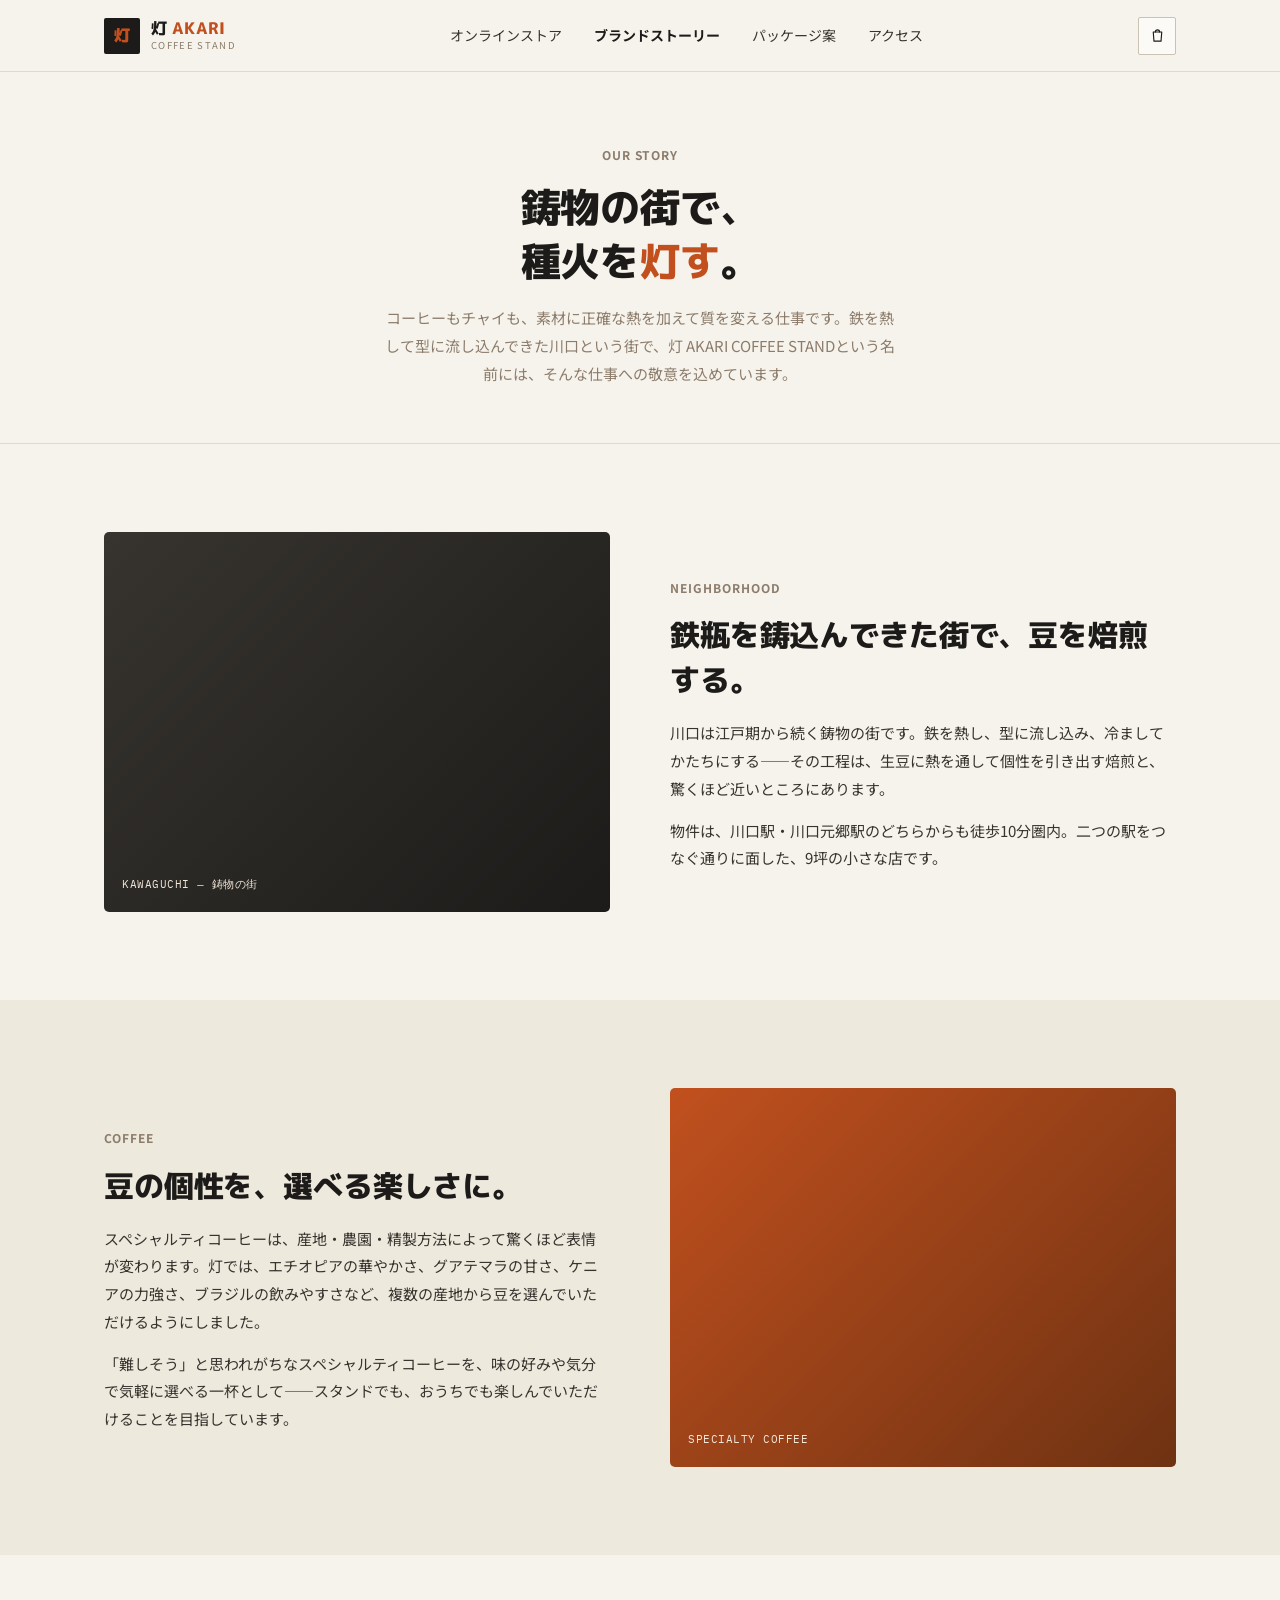
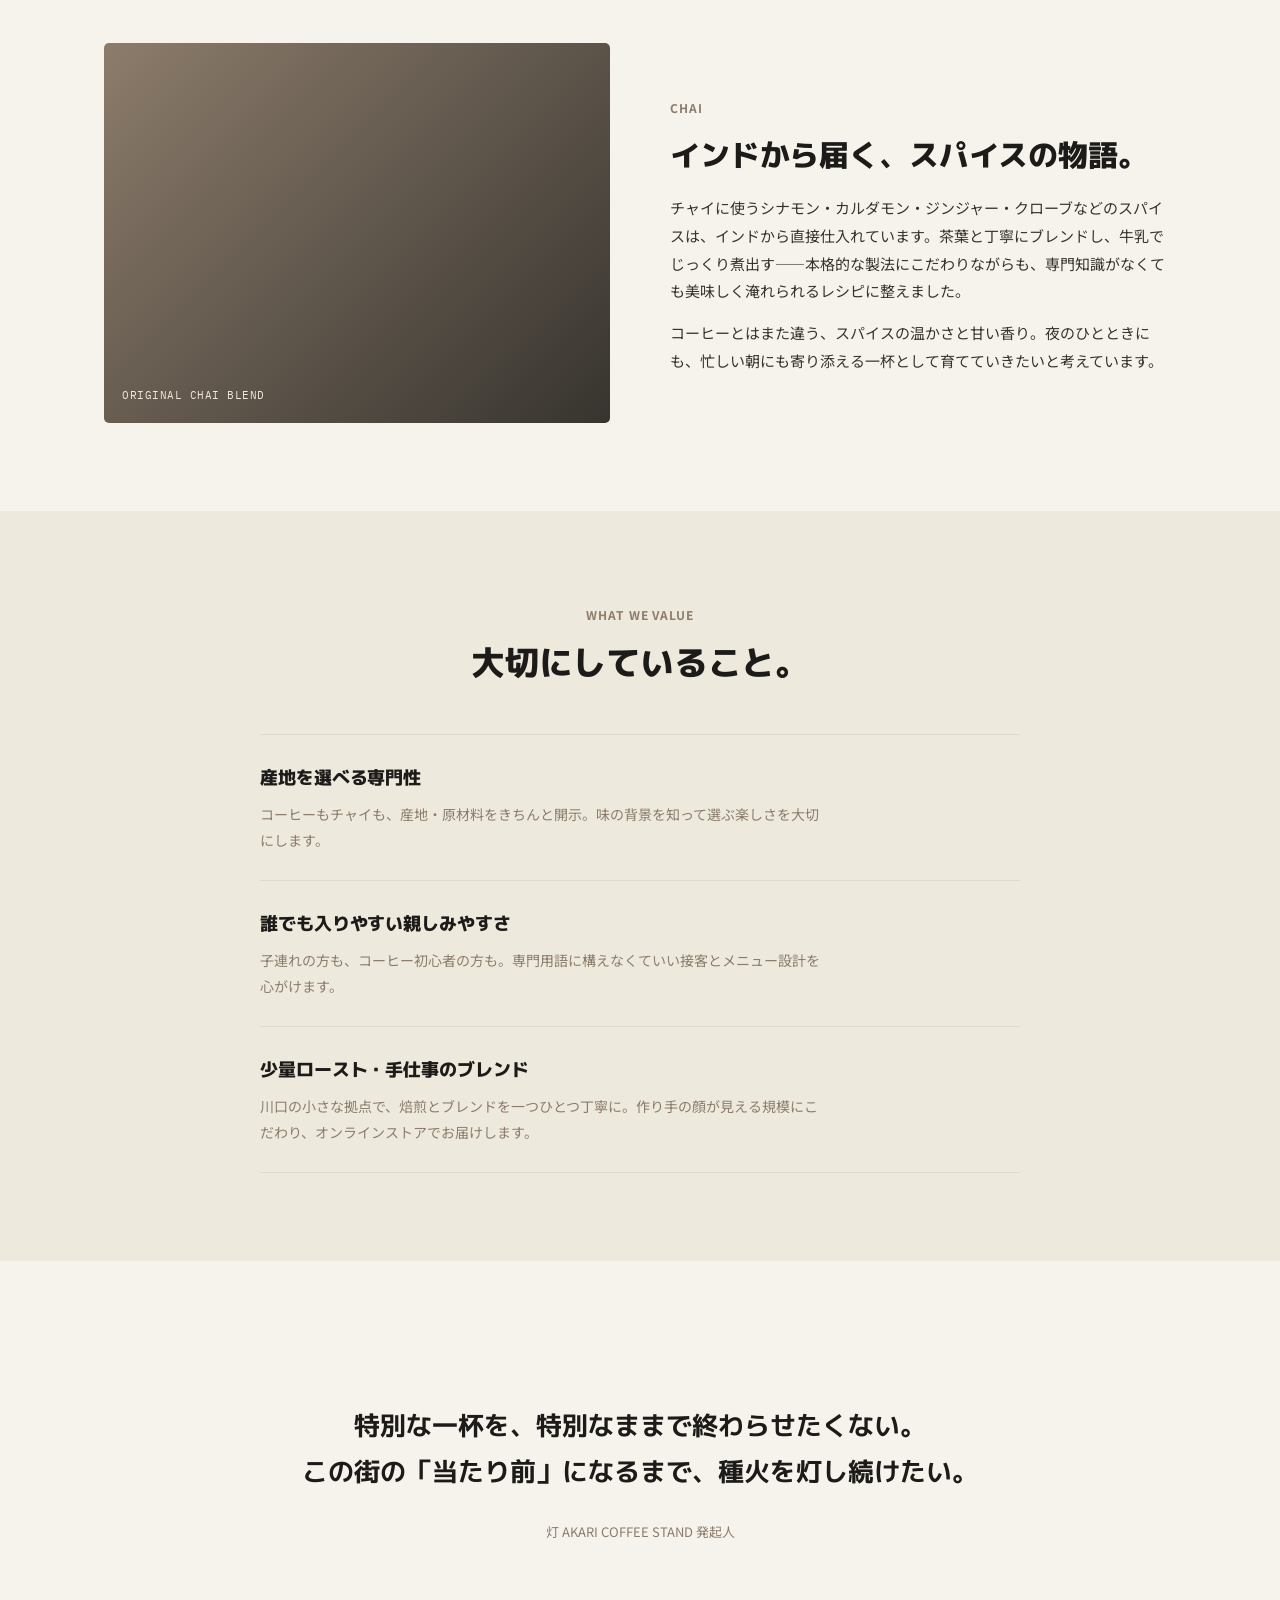
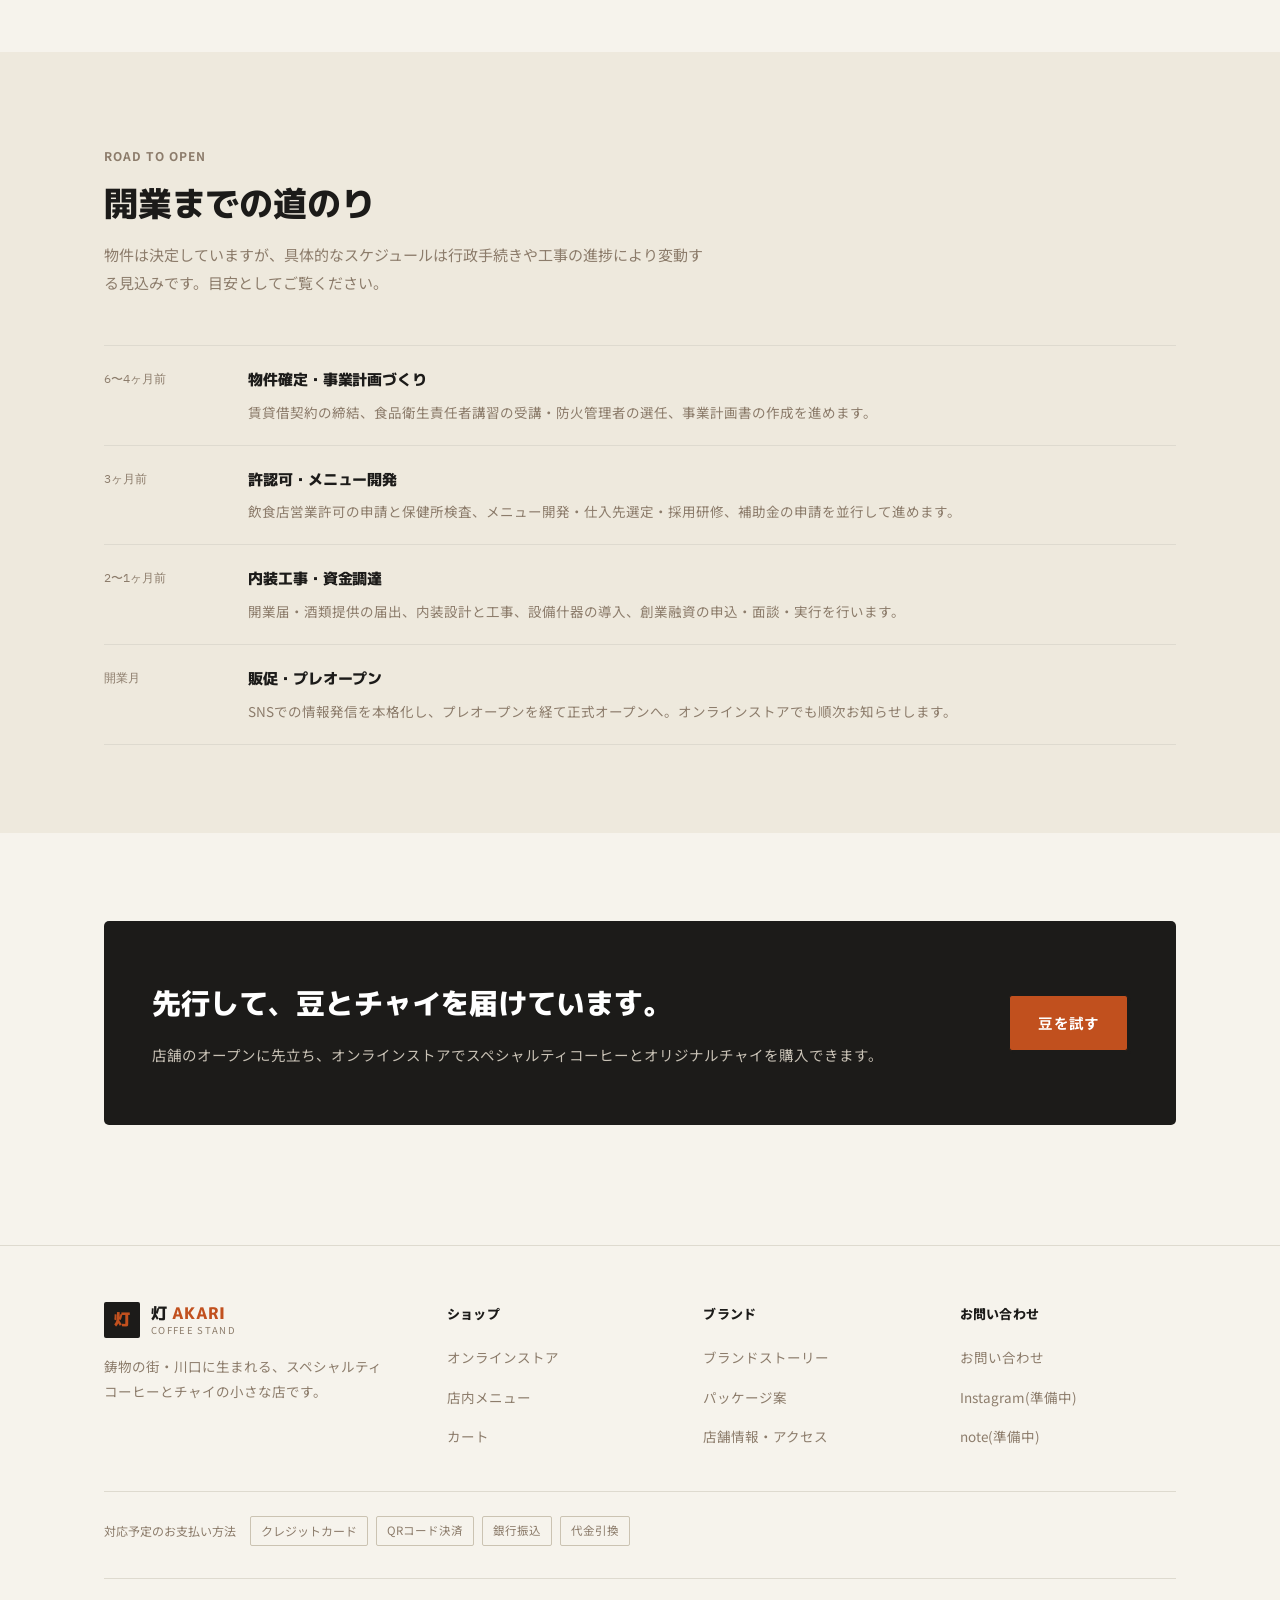
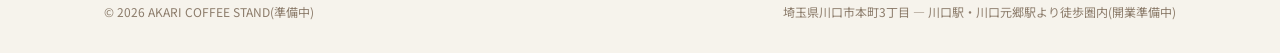
==== commit 1be87414: "Borrow concrete techniques from passagecoffee.com, fix two nav bugs Reference was passagecoffee.com " ====
--- a/about.html
+++ b/about.html
@@ -40,6 +40,11 @@
   </div>
 </header>
 
+<button type="button" class="mobile-menu-bar js-nav-open" aria-label="メニューを開く">
+  <svg viewBox="0 0 24 24" fill="none" stroke-width="1.6" stroke-linecap="round"><path d="M4 7h16M4 12h16M4 17h16"/></svg>
+  MENU
+</button>
+
 <div class="nav-mobile">
   <div class="nav-mobile-panel">
     <button type="button" class="nav-mobile-close js-nav-close" aria-label="閉じる">
@@ -242,6 +247,15 @@
         </ul>
       </div>
     </div>
+    <div class="payment-note">
+      <span>対応予定のお支払い方法</span>
+      <span class="payment-chips">
+        <span class="tag">クレジットカード</span>
+        <span class="tag">QRコード決済</span>
+        <span class="tag">銀行振込</span>
+        <span class="tag">代金引換</span>
+      </span>
+    </div>
     <div class="footer-bottom">
       <span>&copy; <span class="js-year"></span> AKARI COFFEE STAND(準備中)</span>
       <span>埼玉県川口市本町3丁目 ― 川口駅・川口元郷駅より徒歩圏内(開業準備中)</span>
--- a/assets/styles.css
+++ b/assets/styles.css
@@ -178,6 +178,7 @@
   border:1px solid var(--hairline-strong); background:var(--panel);
   display:flex; align-items:center; justify-content:center; margin-bottom:14px;
 }
+.nav-mobile-close svg{ width:16px; height:16px; stroke: var(--ink); }
 .nav-mobile a{
   padding:14px 4px; font-size:16px; border-bottom:1px solid var(--hairline);
   font-family: var(--font-body); font-weight:500;
@@ -191,18 +192,22 @@
   padding:14px 28px; border-radius: var(--radius-btn);
   font-family: var(--font-body);
   font-size:14.5px; font-weight:700; letter-spacing:.01em;
-  cursor:pointer; border:1px solid transparent; white-space:nowrap;
-  transition: background .15s ease, border-color .15s ease, color .15s ease;
-}
-.btn-primary{ background: var(--ember); color:#fff; }
+  cursor:pointer; border:1.5px solid var(--ink); white-space:nowrap;
+  box-shadow: 3px 3px 0 var(--ink);
+  transition: background .15s ease, border-color .15s ease, color .15s ease,
+    transform .12s ease, box-shadow .12s ease;
+}
+.btn:hover{ transform: translate(-1px,-1px); box-shadow: 4px 4px 0 var(--ink); }
+.btn:active{ transform: translate(2px,2px); box-shadow: 1px 1px 0 var(--ink); }
+.btn-primary{ background: var(--ember); border-color: var(--ink); color:#fff; }
 .btn-primary:hover{ background: var(--ember-dark); }
-.btn-outline{ background: transparent; border-color: var(--ink); color: var(--ink); }
+.btn-outline{ background: var(--paper); border-color: var(--ink); color: var(--ink); }
 .btn-outline:hover{ background: var(--ink); color:#fff; }
-.btn-ghost{ background: transparent; border-color: var(--hairline-strong); color: var(--ink); }
-.btn-ghost:hover{ border-color: var(--ink); }
+.btn-ghost{ background: var(--paper); border-color: var(--ink); color: var(--ink); box-shadow: 2px 2px 0 var(--ink); }
+.btn-ghost:hover{ background: var(--paper-alt); transform: translate(-1px,-1px); box-shadow: 3px 3px 0 var(--ink); }
 .btn-block{ width:100%; }
 .btn-sm{ padding:10px 18px; font-size:13px; }
-.btn[disabled]{ opacity:.45; cursor:not-allowed; }
+.btn[disabled]{ opacity:.45; cursor:not-allowed; transform:none !important; }
 
 .badge{
   display:inline-flex; align-items:center;
@@ -333,12 +338,14 @@
    ========================================================================== */
 .filter-bar{ display:flex; gap:8px; flex-wrap:wrap; margin-bottom:32px; }
 .filter-btn{
-  padding:9px 18px; border-radius: var(--radius-btn); border:1px solid var(--hairline-strong);
+  padding:9px 18px; border-radius: var(--radius-btn); border:1.5px solid var(--ink);
   background: var(--panel); font-size:13.5px; color: var(--ink-soft); cursor:pointer;
-  transition: border-color .15s ease, background .15s ease, color .15s ease;
-}
-.filter-btn.is-active{ background: var(--ink); border-color: var(--ink); color:#fff; }
-.filter-btn:hover:not(.is-active){ border-color: var(--ink); }
+  box-shadow: 2px 2px 0 var(--ink);
+  transition: border-color .15s ease, background .15s ease, color .15s ease,
+    transform .12s ease, box-shadow .12s ease;
+}
+.filter-btn:hover:not(.is-active){ transform: translate(-1px,-1px); box-shadow: 3px 3px 0 var(--ink); }
+.filter-btn.is-active{ background: var(--ink); border-color: var(--ink); color:#fff; transform: translate(1px,1px); box-shadow: 1px 1px 0 var(--ink); }
 
 /* ==========================================================================
    Menu list (in-store, non purchasable)
@@ -361,13 +368,19 @@
 .pd-grid{ display:grid; grid-template-columns: .9fr 1.1fr; gap:60px; align-items:start; }
 .pd-media{
   aspect-ratio: 1/1; border-radius: var(--radius-lg); position:sticky; top:calc(var(--header-h) + 24px);
-  background: var(--ink);
+  background: var(--ink); overflow:hidden;
   display:flex; flex-direction:column; align-items:center; justify-content:center;
   padding:32px; text-align:center; box-shadow: var(--shadow-lg);
 }
-.pd-media .pd-media-mark{ font-family: var(--font-display); font-weight:900; font-size:30px; color:#fff; }
-.pd-media .pd-media-name{ margin-top:16px; font-family: var(--font-display); font-weight:800; color:#fff; font-size:18px; letter-spacing:.02em; }
-.pd-media .pd-media-spec{ margin-top:14px; font-family: var(--font-spec); font-size:11.5px; letter-spacing:.05em; color: var(--ember); }
+.pd-media::before{
+  content:""; position:absolute; left:0; right:0; bottom:0; height:15%;
+  background:
+    repeating-linear-gradient(135deg, rgba(255,255,255,.16) 0 7px, transparent 7px 14px),
+    var(--ember-dark);
+}
+.pd-media .pd-media-mark{ font-family: var(--font-display); font-weight:900; font-size:30px; color:#fff; position:relative; }
+.pd-media .pd-media-name{ margin-top:16px; font-family: var(--font-display); font-weight:800; color:#fff; font-size:18px; letter-spacing:.02em; position:relative; }
+.pd-media .pd-media-spec{ margin-top:14px; font-family: var(--font-spec); font-size:11.5px; letter-spacing:.05em; color: var(--ember); position:relative; }
 
 .pd-breadcrumb{ font-size:13px; color: var(--rust); margin-bottom:16px; }
 .pd-breadcrumb a:hover{ color: var(--ember); }
@@ -380,10 +393,13 @@
 .option-label{ font-size:13px; font-weight:700; color: var(--ink); margin-bottom:10px; display:block; }
 .option-row{ display:flex; gap:8px; flex-wrap:wrap; }
 .option-chip{
-  padding:10px 16px; border-radius: var(--radius-btn); border:1px solid var(--hairline-strong);
-  background: var(--panel); font-size:13.5px; cursor:pointer; transition: all .15s;
-}
-.option-chip.is-active{ border-color: var(--ink); background: var(--ink); color:#fff; }
+  padding:10px 16px; border-radius: var(--radius-btn); border:1.5px solid var(--ink);
+  background: var(--panel); font-size:13.5px; cursor:pointer;
+  box-shadow: 2px 2px 0 var(--ink);
+  transition: all .12s ease;
+}
+.option-chip:hover:not(.is-active){ transform: translate(-1px,-1px); box-shadow: 3px 3px 0 var(--ink); }
+.option-chip.is-active{ border-color: var(--ink); background: var(--ink); color:#fff; transform: translate(1px,1px); box-shadow: 1px 1px 0 var(--ink); }
 
 .qty-row{ display:flex; align-items:center; gap:16px; margin-top:26px; }
 .qty-control{ display:flex; align-items:center; border:1px solid var(--hairline-strong); border-radius: var(--radius-btn); overflow:hidden; }
@@ -597,8 +613,15 @@
 .footer-col ul{ display:flex; flex-direction:column; gap:10px; }
 .footer-col a{ font-size:13.5px; color: var(--rust); }
 .footer-col a:hover{ color: var(--ember); }
+.payment-note{
+  margin-top:40px; padding-top:24px; border-top:1px solid var(--hairline);
+  display:flex; align-items:center; gap:14px; flex-wrap:wrap;
+}
+.payment-note span:first-child{ font-size:12px; color: var(--rust); white-space:nowrap; }
+.payment-chips{ display:flex; gap:8px; flex-wrap:wrap; }
+
 .footer-bottom{
-  margin-top:48px; padding-top:22px; border-top:1px solid var(--hairline);
+  margin-top:32px; padding-top:22px; border-top:1px solid var(--hairline);
   display:flex; justify-content:space-between; flex-wrap:wrap; gap:12px;
   font-size:12px; color: var(--rust);
 }
@@ -635,6 +658,7 @@
   .story-split.reverse .story-visual{ order:0; }
   .footer-grid{ grid-template-columns: 1fr 1fr; }
 }
+.mobile-menu-bar{ display:none; }
 @media (max-width: 720px){
   :root{ --header-h: 62px; }
   .nav-desktop{ display:none; }
@@ -656,4 +680,14 @@
   .spec-row-price{ margin-top:6px; }
   .hide-mobile{ display:none; }
   .show-mobile{ display:initial; }
-}
+
+  body{ padding-bottom:58px; }
+  .mobile-menu-bar{
+    display:flex; align-items:center; justify-content:center; gap:9px;
+    position:fixed; left:0; right:0; bottom:0; z-index:150;
+    height:58px; background:var(--ink); color:#fff; border:none;
+    font-family:var(--font-body); font-weight:700; font-size:14px; letter-spacing:.16em;
+    cursor:pointer; width:100%;
+  }
+  .mobile-menu-bar svg{ width:17px; height:17px; stroke:#fff; }
+}
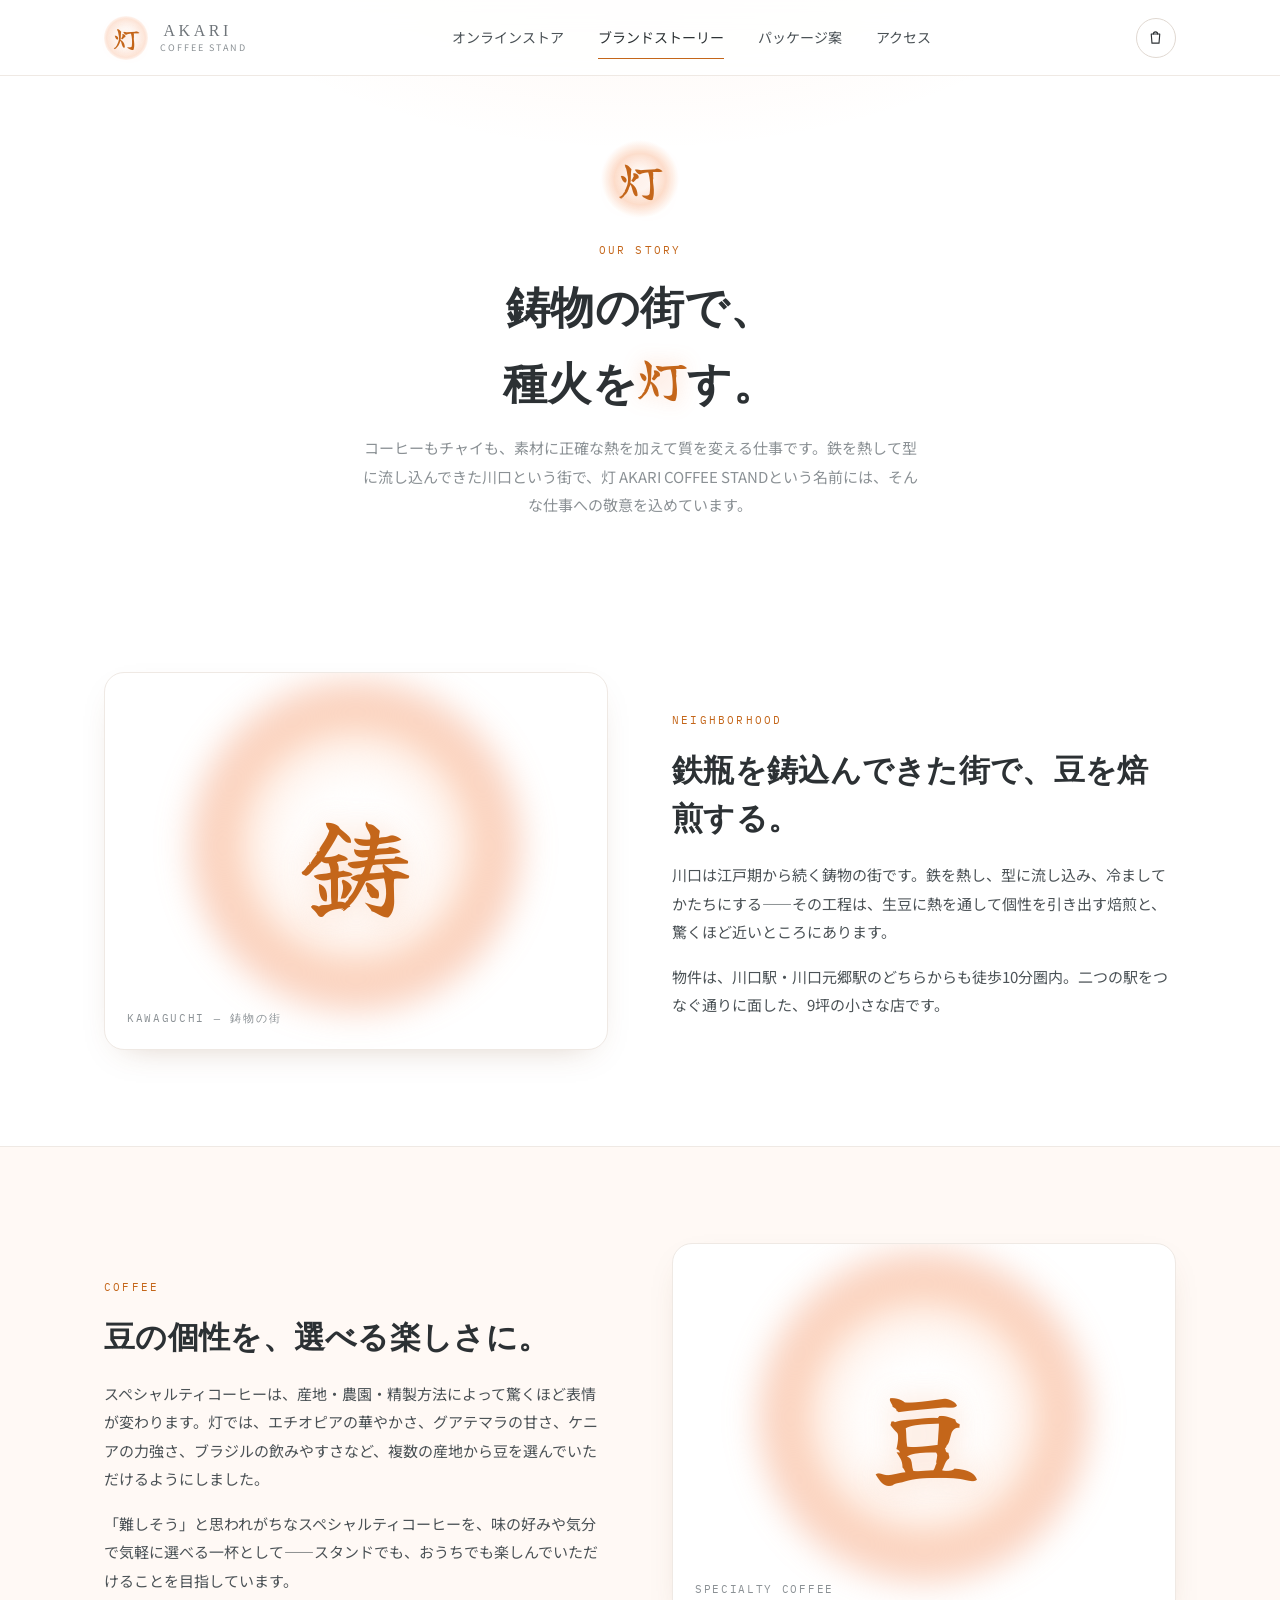
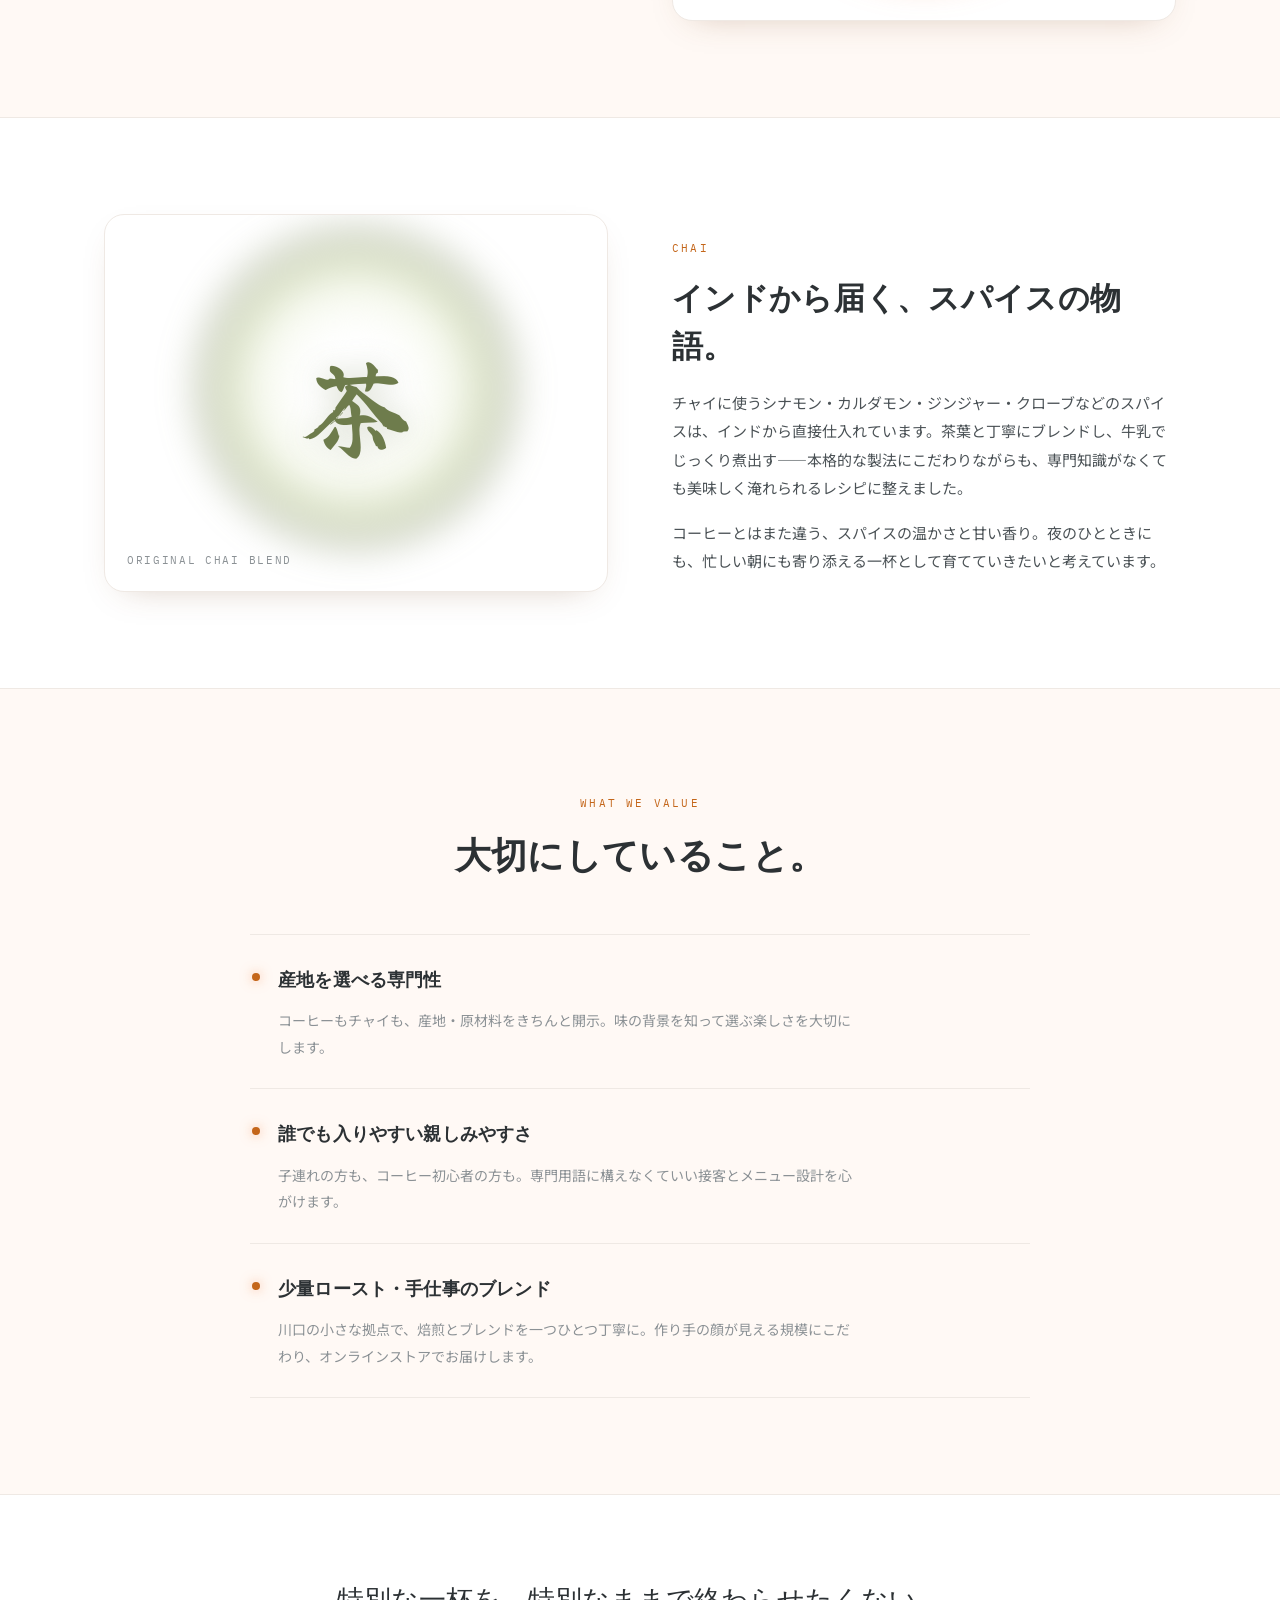
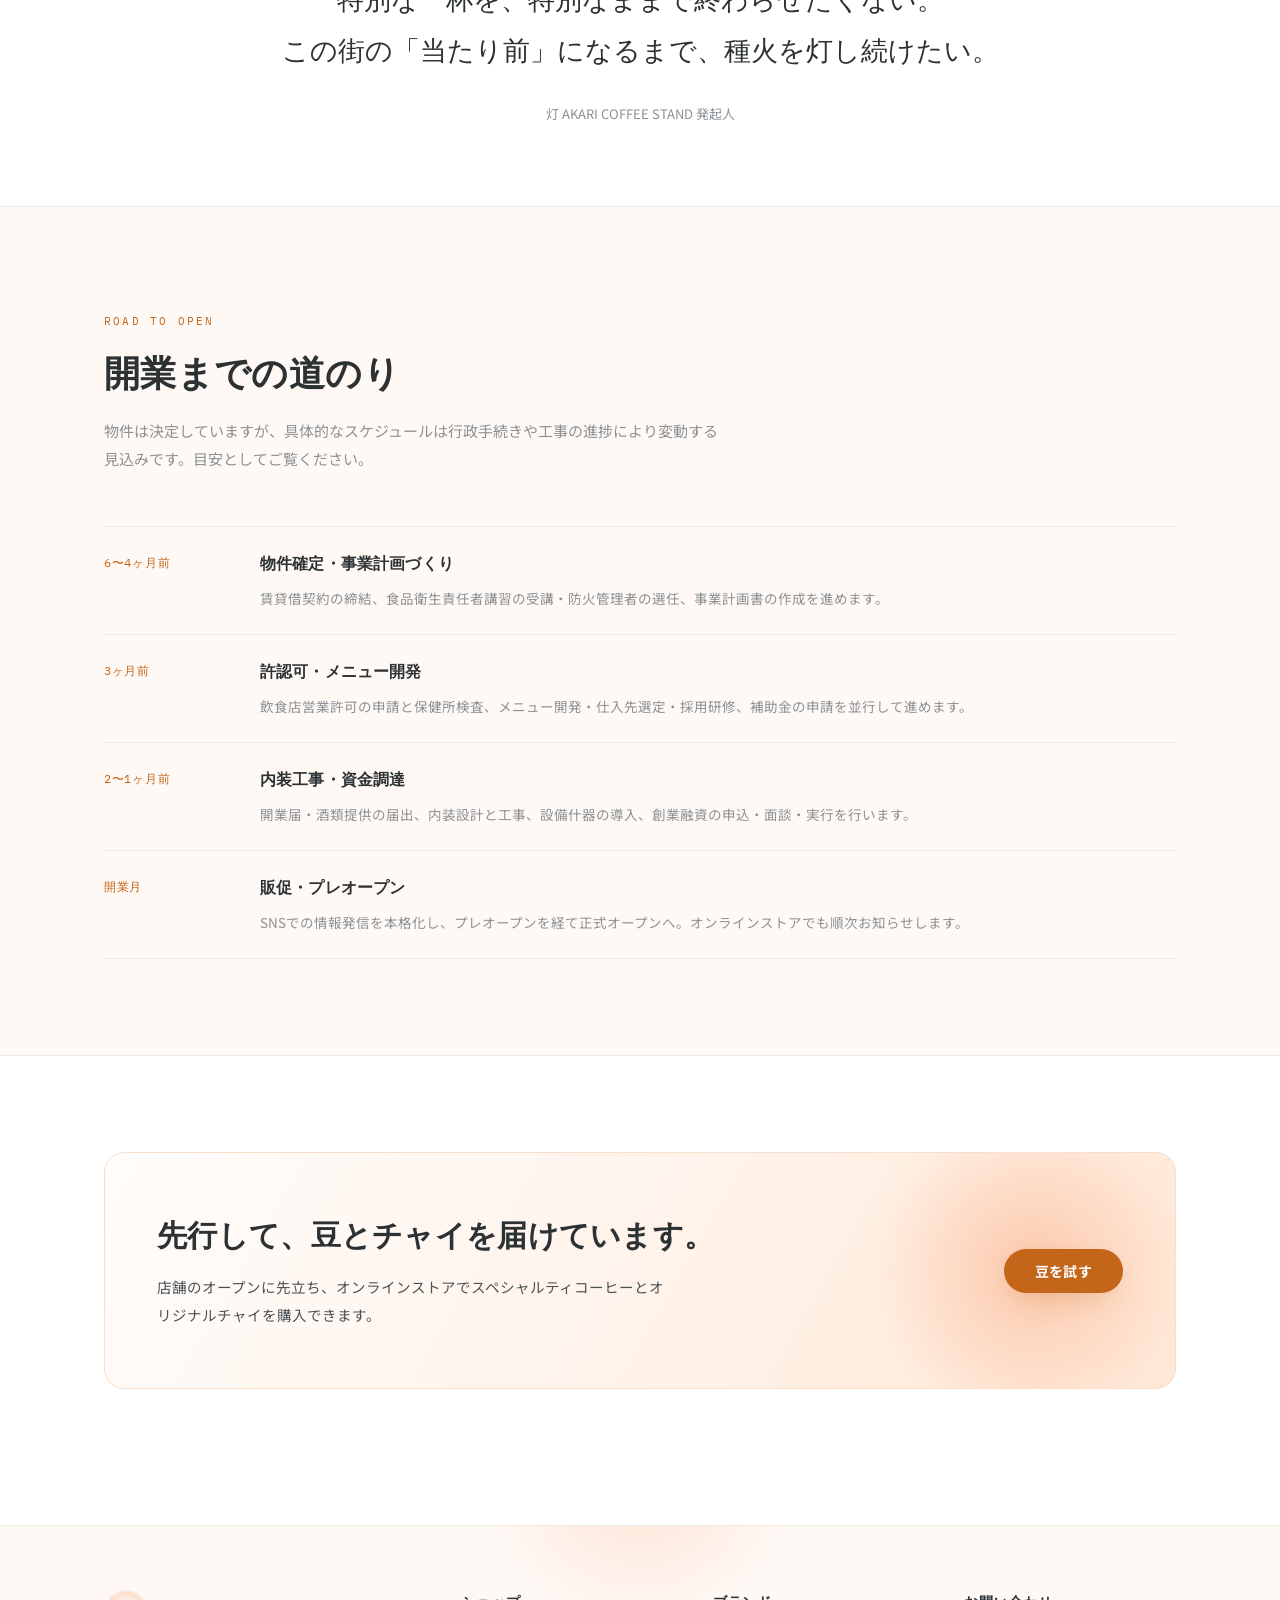
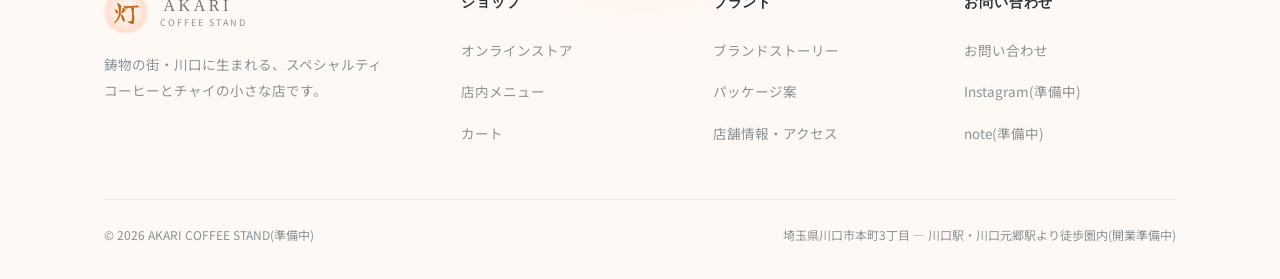
==== commit 4e83f815: "ブランドイメージ(白地・光輪・筆文字の灯)にサイトデザインを一新 トップの主役をブランドイメージそのものに差し替え、地色・書体・配色を 「灯り」を軸に組み直した。  - 地色を生成りから白へ。橙は灯・" ====
--- a/about.html
+++ b/about.html
@@ -3,12 +3,13 @@
 <head>
 <meta charset="UTF-8">
 <meta name="viewport" content="width=device-width, initial-scale=1.0">
-<meta name="theme-color" content="#1C1B19">
+<meta name="theme-color" content="#FFFFFF">
 <meta name="description" content="灯 AKARI COFFEE STANDのブランドストーリー。鋳物の街・川口という土地、コーヒーとチャイへのこだわりをご紹介します。">
 <title>ブランドストーリー ― 灯 AKARI COFFEE STAND</title>
 <link rel="preconnect" href="https://fonts.googleapis.com">
 <link rel="preconnect" href="https://fonts.gstatic.com" crossorigin>
-<link href="https://fonts.googleapis.com/css2?family=M+PLUS+1p:wght@700;800;900&family=Noto+Sans+JP:wght@400;500;700&family=IBM+Plex+Mono:wght@500&display=swap" rel="stylesheet">
+<link href="https://fonts.googleapis.com/css2?family=Yuji+Syuku&family=Zen+Old+Mincho:wght@400;500;600;700;900&family=Noto+Sans+JP:wght@400;500;700&family=IBM+Plex+Mono:wght@400;500&display=swap" rel="stylesheet">
+<link rel="icon" href="data:image/svg+xml,%3Csvg%20xmlns='http://www.w3.org/2000/svg'%20viewBox='0%200%2064%2064'%3E%3Ccircle%20cx='32'%20cy='32'%20r='31'%20fill='%23FFF3E9'/%3E%3Ctext%20x='32'%20y='47'%20font-size='42'%20text-anchor='middle'%20fill='%23C4661A'%20font-family='serif'%3E%E7%81%AF%3C/text%3E%3C/svg%3E">
 <link rel="stylesheet" href="assets/styles.css">
 </head>
 <body>
@@ -18,7 +19,7 @@
     <a href="index.html" class="brand">
       <div class="brand-mark">灯</div>
       <div class="brand-word">
-        <span class="brand-name">灯 <span class="accent">AKARI</span></span>
+        <span class="brand-name">AKARI</span>
         <span class="brand-sub">COFFEE STAND</span>
       </div>
     </a>
@@ -40,11 +41,6 @@
   </div>
 </header>
 
-<button type="button" class="mobile-menu-bar js-nav-open" aria-label="メニューを開く">
-  <svg viewBox="0 0 24 24" fill="none" stroke-width="1.6" stroke-linecap="round"><path d="M4 7h16M4 12h16M4 17h16"/></svg>
-  MENU
-</button>
-
 <div class="nav-mobile">
   <div class="nav-mobile-panel">
     <button type="button" class="nav-mobile-close js-nav-close" aria-label="閉じる">
@@ -63,8 +59,9 @@
 
   <section class="hero" style="padding-bottom:56px">
     <div class="wrap">
+      <div class="page-mark" aria-hidden="true">灯</div>
       <span class="eyebrow">OUR STORY</span>
-      <h1 class="page-title" style="margin-left:auto;margin-right:auto">鋳物の街で、<br>種火を<span class="accent">灯す</span>。</h1>
+      <h1 class="page-title" style="margin-left:auto;margin-right:auto">鋳物の街で、<br>種火を<span class="accent mark-kanji">灯</span>す。</h1>
       <p class="page-lead" style="margin-left:auto;margin-right:auto">コーヒーもチャイも、素材に正確な熱を加えて質を変える仕事です。鉄を熱して型に流し込んできた川口という街で、灯 AKARI COFFEE STANDという名前には、そんな仕事への敬意を込めています。</p>
     </div>
   </section>
@@ -73,7 +70,8 @@
   <section class="section">
     <div class="wrap">
       <div class="story-split">
-        <div class="story-visual" style="background: linear-gradient(135deg, #37342F, #1C1B19);">
+        <div class="story-visual glow-plate">
+          <span class="glow-plate-glyph" aria-hidden="true">鋳</span>
           <span class="caption">KAWAGUCHI ― 鋳物の街</span>
         </div>
         <div class="story-copy">
@@ -90,7 +88,8 @@
   <section class="section section-alt">
     <div class="wrap">
       <div class="story-split reverse">
-        <div class="story-visual" style="background: linear-gradient(135deg, #C1501E, #6E3212);">
+        <div class="story-visual glow-plate">
+          <span class="glow-plate-glyph" aria-hidden="true">豆</span>
           <span class="caption">SPECIALTY COFFEE</span>
         </div>
         <div class="story-copy">
@@ -107,7 +106,8 @@
   <section class="section">
     <div class="wrap">
       <div class="story-split">
-        <div class="story-visual" style="background: linear-gradient(135deg, #8C7C6B, #37342F);">
+        <div class="story-visual glow-plate is-sage">
+          <span class="glow-plate-glyph" aria-hidden="true">茶</span>
           <span class="caption">ORIGINAL CHAI BLEND</span>
         </div>
         <div class="story-copy">
@@ -216,7 +216,7 @@
         <a href="index.html" class="brand">
           <div class="brand-mark">灯</div>
           <div class="brand-word">
-            <span class="brand-name">灯 <span class="accent">AKARI</span></span>
+            <span class="brand-name">AKARI</span>
             <span class="brand-sub">COFFEE STAND</span>
           </div>
         </a>
@@ -247,15 +247,6 @@
         </ul>
       </div>
     </div>
-    <div class="payment-note">
-      <span>対応予定のお支払い方法</span>
-      <span class="payment-chips">
-        <span class="tag">クレジットカード</span>
-        <span class="tag">QRコード決済</span>
-        <span class="tag">銀行振込</span>
-        <span class="tag">代金引換</span>
-      </span>
-    </div>
     <div class="footer-bottom">
       <span>&copy; <span class="js-year"></span> AKARI COFFEE STAND(準備中)</span>
       <span>埼玉県川口市本町3丁目 ― 川口駅・川口元郷駅より徒歩圏内(開業準備中)</span>
--- a/assets/styles.css
+++ b/assets/styles.css
@@ -1,43 +1,53 @@
 /* ==========================================================================
-   灯 AKARI COFFEE STAND ― Design System
-   川口=鋳物の街という土地の事実を起点にした固有トークン。
-   種火(アクセント)は刻印マーク・主要CTA・見出し内の一語だけに絞る。
-   書体はディスプレイ/本文の2系統+スペック用の等幅を、役割で厳密に分ける。
+   灯 AKARI COFFEE STAND ― Design System v2「灯りの設計」
+   ブランドイメージ(白地・橙の光輪・筆文字の「灯」)をそのまま設計原理にする。
+   ・地色は白。ページ全体を「灯りが差す余白」として扱う。
+   ・唯一の signature は筆文字の「灯」。光輪(halo)とセットでのみ大きく置く。
+   ・橙は灯そのもの・光輪・主要CTAだけに使い、文字は灰でしずめる。
    ========================================================================== */
 
 :root{
-  /* ---- color ---- */
-  --paper:            #F6F3EC;   /* 生成 kinari ― ページ地色 */
-  --paper-alt:         #EEE9DD;  /* 生成(濃)― セクション区切り用 */
-  --panel:             #FBFAF6; /* パネル面(プレート/フォーム等のわずかな浮き) */
-  --ink:               #1C1B19; /* 鋳肌 igata ― 見出し・本文 */
-  --ink-soft:          #37342F; /* 本文のやや軽い色 */
-  --rust:              #8C7C6B; /* 鉄錆 tessa ― 補助テキスト・ラベル */
-  --rust-light:        #C4BBAC; /* 鉄錆(淡)― 無効状態など */
-  --hairline:          #DEDACF;/* 罫線 */
-  --hairline-strong:   #CBC3B2;
-  --ember:             #C1501E; /* 種火 tanebi ― 唯一のアクセント */
-  --ember-dark:        #9A3D16;
-  --ember-tint:        #F1DACB;
-  --steel:             #B7BAB4; /* 銀鼠 ginnezu ― 寒色の差し色(フォーカス等) */
-  --sage:              #6E7C4C; /* チャイ系ラインの識別色(パッケージ案のみ使用) */
-  --sage-tint:         #E7ECD9;
-
-  --shadow-sm: 0 1px 2px rgba(28,26,23,.08);
-  --shadow-md: 0 8px 24px -10px rgba(28,26,23,.28);
-  --shadow-lg: 0 22px 48px -18px rgba(28,26,23,.38);
-
-  --radius-sm: 2px;
-  --radius-md: 3px;
-  --radius-lg: 5px;
+  /* ---- color: 白地と灯り ---- */
+  --paper:            #FFFFFF;   /* 地色 ― ブランドイメージの白 */
+  --paper-soft:       #FFF9F5;   /* 光がわずかに滲む面(セクション区切り) */
+  --paper-alt:        #FFF4EC;   /* 光の面(やや濃い) */
+  --panel:            #FFFFFF;   /* パネル面 */
+
+  --ink:              #2C3134;   /* 見出し */
+  --ink-soft:         #4B5256;   /* 本文 */
+  --rust:             #8B9195;   /* AKARIの灰 ― 補助テキスト・ラベル */
+  --rust-light:       #B9BEC1;   /* 無効状態 */
+  --hairline:         #EFE9E4;   /* 罫線 */
+  --hairline-strong:  #E0D8D1;
+
+  --ember:            #C4661A;   /* 灯 ― 筆文字の橙(唯一のアクセント) */
+  --ember-deep:       #A04E10;
+  --ember-tint:       #FBE8D8;
+  --glow:             #F4884E;   /* 光輪の芯 */
+  --glow-soft:        rgba(244,136,78,.34);
+  --glow-faint:       rgba(244,136,78,.13);
+
+  --steel:            #AEB6BA;   /* 寒色の差し色 */
+  --sage:             #6E7C4C;   /* チャイ系ラインの識別色 */
+  --sage-tint:        #EDF1E2;
+
+  --shadow-sm: 0 1px 2px rgba(90,60,40,.05);
+  --shadow-md: 0 12px 34px -20px rgba(120,72,38,.35);
+  --shadow-lg: 0 30px 64px -30px rgba(120,72,38,.42);
+  --shadow-glow: 0 10px 30px -12px rgba(196,102,26,.45);
+
+  --radius-sm: 6px;
+  --radius-md: 10px;
+  --radius-lg: 20px;
   --radius-pill: 999px;
-  --radius-btn: 3px;
-
-  --font-display: "M PLUS 1p", sans-serif;  /* 刻印・見出し */
-  --font-body:    "Noto Sans JP", sans-serif; /* 本文・UI */
-  --font-spec:    "IBM Plex Mono", monospace; /* スペック数値専用(産地・焙煎度・LOT等) */
-
-  --header-h: 72px;
+  --radius-btn: 999px;
+
+  --font-mark:    "Yuji Syuku", "Zen Old Mincho", serif;      /* 灯(筆文字)専用 */
+  --font-display: "Zen Old Mincho", "Noto Serif JP", serif;   /* 見出し・欧文ワードマーク */
+  --font-body:    "Noto Sans JP", sans-serif;                 /* 本文・UI */
+  --font-spec:    "IBM Plex Mono", monospace;                 /* スペック数値専用 */
+
+  --header-h: 76px;
   --wrap: 1120px;
 }
 
@@ -45,11 +55,14 @@
 html{ scroll-behavior: smooth; }
 body{
   margin:0;
-  background: var(--paper);
   color: var(--ink-soft);
   font-family: var(--font-body);
   font-size: 16px;
-  line-height: 1.85;
+  line-height: 1.9;
+  background-color: var(--paper);
+  background-image:
+    radial-gradient(760px 460px at 50% -180px, rgba(244,136,78,.13), rgba(255,255,255,0) 72%);
+  background-repeat: no-repeat;
   -webkit-font-smoothing: antialiased;
   text-rendering: optimizeLegibility;
 }
@@ -61,10 +74,11 @@
   font-family: var(--font-display);
   color: var(--ink);
   margin: 0;
-  font-weight: 800;
-  letter-spacing: -0.005em;
+  font-weight: 700;
+  letter-spacing: .01em;
 }
 p{ margin:0; }
+.accent{ color: var(--ember); }
 
 .wrap{
   max-width: var(--wrap);
@@ -78,7 +92,8 @@
 .spec-row:focus-visible, .filter-btn:focus-visible, .option-chip:focus-visible,
 .icon-btn:focus-visible, .qty-control button:focus-visible{
   outline: 2px solid var(--ember);
-  outline-offset: 2px;
+  outline-offset: 3px;
+  border-radius: var(--radius-sm);
 }
 
 /* ---- accessibility: honor reduced-motion preference ---- */
@@ -92,14 +107,46 @@
 }
 
 /* ==========================================================================
+   灯りのプリミティブ ― 光輪(halo)と筆文字の灯
+   ========================================================================== */
+@keyframes lamp-breathe{
+  0%, 100%{ opacity:.88; transform: translate(-50%,-50%) scale(1); }
+  50%     { opacity:1;   transform: translate(-50%,-50%) scale(1.05); }
+}
+
+/* 円形の光輪。中心は白く抜け、外周でだけ橙がにじむ。 */
+.halo{
+  position:absolute; left:50%; top:50%;
+  transform: translate(-50%,-50%);
+  border-radius:50%;
+  pointer-events:none;
+  background:
+    radial-gradient(circle closest-side,
+      rgba(255,255,255,0) 34%,
+      rgba(255,236,224,.55) 56%,
+      rgba(248,168,124,.52) 72%,
+      rgba(240,120,64,.34) 84%,
+      rgba(240,120,64,0) 100%);
+  filter: blur(14px);
+}
+
+.mark-kanji{
+  font-family: var(--font-mark);
+  color: var(--ember);
+  font-weight:400;
+  font-size:1.14em;
+  text-shadow: 0 0 20px rgba(244,136,78,.4);
+}
+
+/* ==========================================================================
    Header
    ========================================================================== */
 .site-header{
   position: sticky; top:0; z-index: 100;
   height: var(--header-h);
   display:flex; align-items:center;
-  background: rgba(246,243,236,.9);
-  backdrop-filter: blur(8px);
+  background: rgba(255,255,255,.84);
+  backdrop-filter: blur(12px);
   border-bottom: 1px solid var(--hairline);
 }
 .site-header .wrap{
@@ -107,53 +154,65 @@
   width:100%;
 }
 .brand{
-  display:flex; align-items:center; gap:11px;
+  display:flex; align-items:center; gap:12px;
 }
 .brand-mark{
-  width:36px; height:36px; border-radius: var(--radius-sm);
-  background: var(--ink);
-  color: var(--ember); font-family: var(--font-display); font-weight:900;
+  position:relative;
+  width:44px; height:44px; border-radius:50%;
   display:flex; align-items:center; justify-content:center;
-  font-size:16px;
+  font-family: var(--font-mark); font-size:26px; line-height:1;
+  color: var(--ember);
   flex-shrink:0;
-}
-.brand-word{ display:flex; flex-direction:column; line-height:1.1; }
+  background: radial-gradient(circle, rgba(255,255,255,0) 30%, rgba(248,168,124,.30) 62%, rgba(255,255,255,0) 76%);
+  text-shadow: 0 0 14px rgba(244,136,78,.45);
+  transition: text-shadow .2s ease;
+}
+.brand:hover .brand-mark{ text-shadow: 0 0 22px rgba(244,136,78,.75); }
+.brand-word{ display:flex; flex-direction:column; line-height:1.15; }
 .brand-name{
-  font-family: var(--font-display); font-weight:800; font-size:16px; color: var(--ink);
-  letter-spacing:.01em;
-}
-.brand-name .accent{ color: var(--ember); }
+  font-family: var(--font-display); font-weight:500; font-size:16px; color: #6F757A;
+  letter-spacing:.22em; text-indent:.22em;
+}
 .brand-sub{
-  font-family: var(--font-body); font-size:9.5px; letter-spacing:.14em;
-  color: var(--rust); text-transform:uppercase; margin-top:2px;
+  font-family: var(--font-body); font-size:9px; letter-spacing:.22em;
+  color: var(--rust); text-transform:uppercase; margin-top:3px;
 }
 
 .nav-desktop{
-  display:flex; align-items:center; gap:32px;
+  display:flex; align-items:center; gap:34px;
 }
 .nav-desktop a{
-  font-size:14px; color: var(--ink-soft); position:relative; padding:6px 0;
+  font-size:14px; color: var(--ink-soft); position:relative; padding:8px 0;
   transition: color .15s ease;
 }
+.nav-desktop a::after{
+  content:""; position:absolute; left:50%; bottom:0; width:0; height:1px;
+  background: var(--ember); transform: translateX(-50%);
+  transition: width .22s ease;
+}
 .nav-desktop a:hover{ color: var(--ember); }
-.nav-desktop a.is-active{ color: var(--ink); font-weight:700; }
+.nav-desktop a:hover::after{ width:100%; }
+.nav-desktop a.is-active{ color: var(--ink); }
+.nav-desktop a.is-active::after{ width:100%; background: var(--ember); }
 
 .header-actions{ display:flex; align-items:center; gap:8px; }
 .icon-btn{
-  width:38px; height:38px; border-radius: var(--radius-sm);
+  width:40px; height:40px; border-radius:50%;
   border:1px solid var(--hairline-strong); background: var(--panel);
   display:flex; align-items:center; justify-content:center;
-  cursor:pointer; position:relative; transition: border-color .15s ease;
-}
-.icon-btn:hover{ border-color: var(--ink); }
+  cursor:pointer; position:relative;
+  transition: border-color .18s ease, box-shadow .18s ease;
+}
+.icon-btn:hover{ border-color: var(--ember); box-shadow: 0 0 0 4px var(--glow-faint); }
 .icon-btn svg{ width:17px; height:17px; stroke: var(--ink); }
 .cart-count{
-  position:absolute; top:-6px; right:-6px;
-  min-width:17px; height:17px; padding:0 4px;
+  position:absolute; top:-4px; right:-4px;
+  min-width:18px; height:18px; padding:0 4px;
   border-radius:999px; background: var(--ember); color:#fff;
   font-family: var(--font-body); font-size:10px; font-weight:700;
   display:flex; align-items:center; justify-content:center;
   border:2px solid var(--paper);
+  box-shadow: 0 0 10px rgba(244,136,78,.6);
 }
 .cart-count.is-zero{ display:none; }
 
@@ -162,82 +221,92 @@
 /* mobile nav sheet */
 .nav-mobile{
   position: fixed; inset:0; z-index: 200;
-  background: rgba(28,26,25,.5);
+  background: rgba(44,49,52,.34);
+  backdrop-filter: blur(2px);
   opacity:0; pointer-events:none; transition: opacity .2s ease;
 }
 .nav-mobile.is-open{ opacity:1; pointer-events:auto; }
 .nav-mobile-panel{
   position:absolute; top:0; right:0; height:100%; width:min(320px,86vw);
-  background: var(--paper); padding:22px 24px; box-shadow: var(--shadow-lg);
+  background: var(--paper); padding:22px 26px; box-shadow: var(--shadow-lg);
   transform: translateX(12px); transition: transform .2s ease;
   display:flex; flex-direction:column; gap:4px;
+  background-image: radial-gradient(420px 300px at 100% 0, rgba(244,136,78,.14), rgba(255,255,255,0) 70%);
 }
 .nav-mobile.is-open .nav-mobile-panel{ transform: translateX(0); }
 .nav-mobile-close{
-  align-self:flex-end; width:34px; height:34px; border-radius: var(--radius-sm);
+  align-self:flex-end; width:36px; height:36px; border-radius:50%;
   border:1px solid var(--hairline-strong); background:var(--panel);
-  display:flex; align-items:center; justify-content:center; margin-bottom:14px;
+  display:flex; align-items:center; justify-content:center; margin-bottom:14px; cursor:pointer;
 }
 .nav-mobile-close svg{ width:16px; height:16px; stroke: var(--ink); }
 .nav-mobile a{
-  padding:14px 4px; font-size:16px; border-bottom:1px solid var(--hairline);
-  font-family: var(--font-body); font-weight:500;
-}
-
-/* ==========================================================================
-   Buttons / Badges / Tags
+  padding:14px 0; font-size:15px; color: var(--ink);
+  border-bottom:1px solid var(--hairline);
+}
+.nav-mobile a:hover{ color: var(--ember); }
+
+/* ==========================================================================
+   Buttons / badges
    ========================================================================== */
 .btn{
   display:inline-flex; align-items:center; justify-content:center; gap:8px;
-  padding:14px 28px; border-radius: var(--radius-btn);
+  padding:14px 30px; border-radius: var(--radius-btn);
+  font-family: var(--font-body); font-size:14px; font-weight:700; letter-spacing:.02em;
+  border:1px solid transparent; cursor:pointer; line-height:1;
+  transition: background .18s ease, color .18s ease, border-color .18s ease, box-shadow .22s ease, transform .18s ease;
+}
+.btn-primary{
+  background: var(--ember); color:#fff;
+  box-shadow: var(--shadow-glow);
+}
+.btn-primary:hover{
+  background: var(--ember-deep);
+  box-shadow: 0 12px 34px -10px rgba(196,102,26,.65), 0 0 0 6px var(--glow-faint);
+  transform: translateY(-1px);
+}
+.btn-outline{ background: transparent; border-color: var(--hairline-strong); color: var(--ink); }
+.btn-outline:hover{ border-color: var(--ember); color: var(--ember); background: var(--paper-soft); }
+.btn-ghost{ background: transparent; border-color: var(--hairline); color: var(--rust); }
+.btn-ghost:hover{ border-color: var(--ember); color: var(--ember); }
+.btn-block{ width:100%; }
+.btn-sm{ padding:11px 20px; font-size:13px; }
+.btn[disabled]{ opacity:.45; cursor:not-allowed; box-shadow:none; }
+
+.badge{
+  display:inline-flex; align-items:center; height:22px; padding:0 11px;
+  border-radius: var(--radius-pill); background: var(--ember-tint);
+  color: var(--ember-deep); border:1px solid rgba(196,102,26,.22);
+  font-size:10.5px; font-weight:700; letter-spacing:.1em; margin-left:10px;
   font-family: var(--font-body);
-  font-size:14.5px; font-weight:700; letter-spacing:.01em;
-  cursor:pointer; border:1.5px solid var(--ink); white-space:nowrap;
-  box-shadow: 3px 3px 0 var(--ink);
-  transition: background .15s ease, border-color .15s ease, color .15s ease,
-    transform .12s ease, box-shadow .12s ease;
-}
-.btn:hover{ transform: translate(-1px,-1px); box-shadow: 4px 4px 0 var(--ink); }
-.btn:active{ transform: translate(2px,2px); box-shadow: 1px 1px 0 var(--ink); }
-.btn-primary{ background: var(--ember); border-color: var(--ink); color:#fff; }
-.btn-primary:hover{ background: var(--ember-dark); }
-.btn-outline{ background: var(--paper); border-color: var(--ink); color: var(--ink); }
-.btn-outline:hover{ background: var(--ink); color:#fff; }
-.btn-ghost{ background: var(--paper); border-color: var(--ink); color: var(--ink); box-shadow: 2px 2px 0 var(--ink); }
-.btn-ghost:hover{ background: var(--paper-alt); transform: translate(-1px,-1px); box-shadow: 3px 3px 0 var(--ink); }
-.btn-block{ width:100%; }
-.btn-sm{ padding:10px 18px; font-size:13px; }
-.btn[disabled]{ opacity:.45; cursor:not-allowed; transform:none !important; }
-
-.badge{
-  display:inline-flex; align-items:center;
-  padding:3px 9px; border-radius: var(--radius-sm); border:1px solid var(--ink);
-  font-family: var(--font-body); font-weight:700; font-size:10.5px; letter-spacing:.04em;
-  background: var(--panel); color: var(--ink);
-}
-.badge-sage{ border-color: var(--sage); color: var(--sage); }
+}
+.badge-sage{ background: var(--sage-tint); border-color: rgba(110,124,76,.25); color: var(--sage); }
 .badge-outline{ background:transparent; border:1px solid var(--hairline-strong); color:var(--rust); }
 
 .tag{
-  display:inline-block; padding:3px 10px; border-radius: var(--radius-sm);
-  font-size:11.5px; background: transparent; color: var(--rust);
-  border:1px solid var(--hairline-strong);
-}
-
-/* ==========================================================================
-   Layout helpers
-   ========================================================================== */
-.section{ padding: 88px 0; }
-.section-tight{ padding: 56px 0; }
-.section-alt{ background: var(--paper-alt); }
+  display:inline-flex; align-items:center; padding:6px 13px; border-radius: var(--radius-pill);
+  background: var(--paper-soft); border:1px solid var(--hairline);
+  font-size:12px; color: var(--rust);
+}
+
+/* ==========================================================================
+   Section scaffolding
+   ========================================================================== */
+.section{ padding: 96px 0; position:relative; }
+.section-tight{ padding: 60px 0; }
+.section-alt{
+  background: var(--paper-soft);
+  border-top:1px solid var(--hairline);
+  border-bottom:1px solid var(--hairline);
+}
 .eyebrow{
-  font-family: var(--font-body); font-weight:700; font-size:12px; letter-spacing:.08em;
-  color: var(--rust); display:inline-block; margin-bottom:14px;
-}
-.section-head{ max-width:600px; margin-bottom:48px; }
-.section-head h2{ font-size: clamp(24px,3.2vw,34px); line-height:1.35; }
-.section-head .lead{ margin-top:14px; color: var(--rust); font-size:15px; }
-.section-foot{ margin-top:40px; }
+  display:inline-block; font-family: var(--font-spec); font-size:11px; letter-spacing:.2em;
+  color: var(--ember); text-transform:uppercase; margin-bottom:16px;
+}
+.section-head{ max-width:620px; margin-bottom:52px; }
+.section-head h2{ font-size: clamp(25px,3.4vw,36px); line-height:1.45; }
+.section-head .lead{ margin-top:16px; color: var(--rust); font-size:15px; }
+.section-foot{ margin-top:44px; }
 
 .grid{ display:grid; gap:28px; }
 .grid-3{ grid-template-columns: repeat(3,1fr); }
@@ -245,195 +314,314 @@
 .grid-2{ grid-template-columns: repeat(2,1fr); }
 
 /* ==========================================================================
-   Hero ― 刻印プレート(signature)
+   Hero ― 灯りそのもの(signature)
    ========================================================================== */
 .hero{
-  padding: 72px 0 64px;
-  border-bottom:1px solid var(--hairline);
+  padding: 64px 0 72px;
+  position:relative;
 }
 .hero .wrap{ display:flex; flex-direction:column; align-items:center; text-align:center; }
 
-.stamp-plate{
-  width:100%; max-width:560px;
-  background: var(--ink);
-  border-radius: var(--radius-lg);
-  padding: 52px 36px 40px;
-  box-shadow: var(--shadow-lg);
-}
-.stamp-mark{
-  width:88px; height:88px; margin:0 auto 26px;
-  border-radius:50%;
-  display:flex; align-items:center; justify-content:center;
-  font-family: var(--font-display); font-weight:900; font-size:42px; color: var(--ember);
-  background: linear-gradient(160deg,#252220,#151312);
-  box-shadow:
-    inset 0 2px 4px rgba(0,0,0,.65),
-    inset 0 -1px 1px rgba(255,255,255,.07);
-  text-shadow: 0 0 20px rgba(193,80,30,.5);
-}
-.stamp-plate .plate-name{
-  font-family: var(--font-display); font-weight:800; color:#fff;
-  font-size:13px; letter-spacing:.18em;
-}
-.stamp-plate .plate-tagline{
-  margin-top:20px; font-family: var(--font-display); font-weight:800; color:#fff;
-  font-size: clamp(23px,3.4vw,31px); line-height:1.55;
-}
-.stamp-plate .plate-tagline .accent{ color: var(--ember); }
-
-.hero-actions{ display:flex; gap:12px; margin-top:32px; flex-wrap:wrap; justify-content:center; }
+/* トップページ:ブランドイメージを実寸で再現する灯り */
+.lamp{
+  position:relative;
+  width:100%;
+  display:flex; flex-direction:column; align-items:center; justify-content:center;
+  padding: clamp(64px, 11vw, 132px) 0 clamp(48px, 8vw, 92px);
+}
+.lamp-halo{
+  position:absolute; left:50%; top:47%;
+  width: min(96vw, 780px); aspect-ratio:1/1;
+  transform: translate(-50%,-50%);
+  border-radius:50%; pointer-events:none; z-index:0;
+  background:
+    radial-gradient(circle closest-side,
+      rgba(255,255,255,0) 40%,
+      rgba(255,240,232,.52) 60%,
+      rgba(250,178,138,.52) 75%,
+      rgba(241,124,70,.32) 87%,
+      rgba(241,124,70,0) 100%);
+  filter: blur(18px);
+  animation: lamp-breathe 7.5s ease-in-out infinite;
+}
+.lamp-mark{
+  position:relative; z-index:1;
+  font-family: var(--font-mark);
+  font-size: clamp(116px, 22vw, 238px);
+  line-height:1; color: var(--ember);
+  text-shadow:
+    0 0 34px rgba(244,136,78,.32),
+    0 0 90px rgba(244,136,78,.20);
+}
+.lamp-word{
+  position:relative; z-index:1;
+  margin-top: clamp(18px, 3vw, 34px);
+  font-family: var(--font-display); font-weight:500;
+  font-size: clamp(28px, 5.2vw, 46px);
+  letter-spacing:.34em; text-indent:.34em;
+  color: #6F757A;
+  text-shadow: 0 0 24px rgba(255,255,255,.9), 0 0 44px rgba(244,136,78,.22);
+}
+.lamp-sub{
+  position:relative; z-index:1;
+  margin-top:14px;
+  font-family: var(--font-spec); font-size:11px; letter-spacing:.34em; text-indent:.34em;
+  color: var(--rust); text-transform:uppercase;
+}
+
+.hero-tagline{
+  position:relative; z-index:1;
+  margin-top: clamp(28px, 5vw, 48px);
+  font-family: var(--font-display); font-weight:700;
+  font-size: clamp(22px, 3.4vw, 32px); line-height:1.75;
+  color: var(--ink);
+}
+.hero-tagline .accent{
+  color: var(--ember);
+  text-shadow: 0 0 22px rgba(244,136,78,.35);
+}
+.hero-sub{
+  position:relative; z-index:1;
+  margin-top:22px; max-width:540px;
+  color: var(--rust); font-size:15px; line-height:1.95;
+}
+.hero-actions{ position:relative; z-index:1; display:flex; gap:14px; margin-top:36px; flex-wrap:wrap; justify-content:center; }
 
 .spec-strip{
-  margin-top:40px; padding-top:20px; border-top:1px solid var(--hairline);
-  display:flex; gap:28px; flex-wrap:wrap; justify-content:center;
-  font-family: var(--font-spec); font-size:12px; letter-spacing:.02em; color: var(--rust);
+  margin-top:52px; padding-top:22px; border-top:1px solid var(--hairline);
+  display:flex; gap:30px; flex-wrap:wrap; justify-content:center;
+  font-family: var(--font-spec); font-size:12px; letter-spacing:.04em; color: var(--rust);
+  width:100%; max-width:660px;
 }
 .spec-strip b{ color: var(--ink); font-weight:500; }
 
 .status-line{
-  margin-top:44px; width:100%; max-width:640px;
-  padding:14px 0; border-top:1px solid var(--hairline); border-bottom:1px solid var(--hairline);
-  display:flex; align-items:center; gap:12px; text-align:left;
+  margin-top:26px; width:100%; max-width:660px;
+  padding:16px 20px; border:1px solid var(--hairline); border-radius: var(--radius-md);
+  background: var(--paper-soft);
+  display:flex; align-items:flex-start; gap:14px; text-align:left;
   font-size:13.5px; color: var(--ink-soft);
 }
-.status-line .tick{ width:4px; height:18px; background: var(--ember); flex-shrink:0; }
+.status-line .tick{
+  width:9px; height:9px; border-radius:50%; background: var(--ember); flex-shrink:0;
+  margin-top:8px; box-shadow: 0 0 0 4px rgba(244,136,78,.18), 0 0 14px rgba(244,136,78,.7);
+}
 .status-line strong{ color: var(--ink); }
 .status-line .muted{ color: var(--rust); display:block; margin-top:2px; font-size:13px; }
 
-/* 内側ページの簡易ヘッダー(刻印プレートは使わない ― signatureを1点に保つ) */
-.page-title{ font-size: clamp(28px,4.2vw,40px); line-height:1.35; max-width:620px; }
+/* 内側ページ:小さな灯りを一点だけ添える */
+.page-mark{
+  position:relative; display:inline-flex; align-items:center; justify-content:center;
+  width:78px; height:78px; margin-bottom:22px;
+  font-family: var(--font-mark); font-size:44px; line-height:1; color: var(--ember);
+  text-shadow: 0 0 22px rgba(244,136,78,.4);
+  background:
+    radial-gradient(circle closest-side,
+      rgba(255,255,255,0) 28%,
+      rgba(250,180,140,.42) 66%,
+      rgba(240,118,62,0) 100%);
+}
+.page-title{ font-size: clamp(29px,4.4vw,44px); line-height:1.45; max-width:640px; }
 .page-title .accent{ color: var(--ember); }
-.page-lead{ margin-top:16px; max-width:520px; color: var(--rust); font-size:15px; }
-
-/* ==========================================================================
-   Spec list ― 商品明細(カードグリッドの代わり)
+.page-lead{ margin-top:18px; max-width:560px; color: var(--rust); font-size:15px; }
+
+/* ==========================================================================
+   Product list ― spec row
    ========================================================================== */
 .spec-list{ display:flex; flex-direction:column; }
 .spec-row{
-  display:grid; grid-template-columns: 1fr auto; gap:4px 20px; align-items:start;
-  padding:24px 0; border-top:1px solid var(--hairline);
-  color: inherit;
+  display:grid; grid-template-columns: 26px 1fr auto; align-items:start; gap:18px;
+  padding:26px 20px 26px 8px; border-top:1px solid var(--hairline);
+  border-radius: var(--radius-md);
+  transition: background .2s ease, transform .2s ease;
 }
 .spec-row:last-child{ border-bottom:1px solid var(--hairline); }
+.spec-row:hover{
+  background: linear-gradient(90deg, var(--paper-alt), rgba(255,255,255,0) 78%);
+  transform: translateX(3px);
+}
+.spec-row-dot{
+  width:10px; height:10px; border-radius:50%; margin-top:9px; margin-left:8px;
+  background: var(--ember); flex-shrink:0;
+  box-shadow: 0 0 0 5px rgba(244,136,78,.14), 0 0 12px rgba(244,136,78,.55);
+  transition: box-shadow .22s ease;
+}
+.spec-row:hover .spec-row-dot{ box-shadow: 0 0 0 7px rgba(244,136,78,.18), 0 0 20px rgba(244,136,78,.85); }
+.spec-row.is-chai .spec-row-dot{
+  background: var(--sage);
+  box-shadow: 0 0 0 5px rgba(110,124,76,.14), 0 0 12px rgba(110,124,76,.45);
+}
+.spec-row.is-chai:hover .spec-row-dot{ box-shadow: 0 0 0 7px rgba(110,124,76,.18), 0 0 20px rgba(110,124,76,.7); }
+.spec-row-main{ min-width:0; }
 .spec-row-name{
-  font-family: var(--font-body); font-weight:700; font-size:17px; color: var(--ink);
-  display:flex; align-items:center; gap:10px; flex-wrap:wrap;
-  transition: color .15s ease;
-}
-a.spec-row:hover .spec-row-name{ color: var(--ember); }
-.spec-row-lead{ margin-top:6px; font-size:13.5px; color: var(--rust); max-width:520px; }
+  font-family: var(--font-display); font-weight:700; font-size:18px; color: var(--ink);
+  display:flex; align-items:center; flex-wrap:wrap;
+}
+.spec-row-lead{ margin-top:8px; font-size:13.5px; color: var(--rust); max-width:540px; line-height:1.8; }
 .spec-row-tags{
-  margin-top:12px; display:flex; gap:16px; flex-wrap:wrap;
-  font-family: var(--font-spec); font-size:11.5px; letter-spacing:.02em; color: var(--rust);
-}
-.spec-row-tags b{ color: var(--ink); font-weight:500; }
+  margin-top:12px; display:flex; gap:20px; flex-wrap:wrap;
+  font-family: var(--font-spec); font-size:11px; letter-spacing:.06em; color: var(--rust-light);
+}
+.spec-row-tags b{ color: var(--ink-soft); font-weight:500; }
 .spec-row-price{
-  font-family: var(--font-body); font-weight:700; font-size:16px; color: var(--ink);
-  white-space:nowrap;
-}
-.spec-row-price .from{ font-size:11px; color: var(--rust); font-weight:400; margin-right:3px; }
-
-/* ==========================================================================
-   Filter bar
-   ========================================================================== */
-.filter-bar{ display:flex; gap:8px; flex-wrap:wrap; margin-bottom:32px; }
+  font-family: var(--font-display); font-size:19px; color: var(--ink); font-weight:700;
+  white-space:nowrap; padding-top:2px;
+  transition: color .18s ease;
+}
+.spec-row:hover .spec-row-price{ color: var(--ember); }
+.spec-row-price .from{ font-size:11px; color: var(--rust); font-weight:400; margin-right:4px; font-family: var(--font-body); }
+
+/* ==========================================================================
+   Filters
+   ========================================================================== */
+.filter-bar{ display:flex; gap:10px; flex-wrap:wrap; margin-bottom:34px; }
 .filter-btn{
-  padding:9px 18px; border-radius: var(--radius-btn); border:1.5px solid var(--ink);
-  background: var(--panel); font-size:13.5px; color: var(--ink-soft); cursor:pointer;
-  box-shadow: 2px 2px 0 var(--ink);
-  transition: border-color .15s ease, background .15s ease, color .15s ease,
-    transform .12s ease, box-shadow .12s ease;
-}
-.filter-btn:hover:not(.is-active){ transform: translate(-1px,-1px); box-shadow: 3px 3px 0 var(--ink); }
-.filter-btn.is-active{ background: var(--ink); border-color: var(--ink); color:#fff; transform: translate(1px,1px); box-shadow: 1px 1px 0 var(--ink); }
-
-/* ==========================================================================
-   Menu list (in-store, non purchasable)
+  padding:9px 20px; border-radius: var(--radius-pill);
+  border:1px solid var(--hairline-strong); background: var(--panel);
+  font-size:13px; color: var(--ink-soft); cursor:pointer;
+  transition: all .18s ease;
+}
+.filter-btn.is-active{
+  background: var(--ember); border-color: var(--ember); color:#fff;
+  box-shadow: var(--shadow-glow);
+}
+.filter-btn:hover:not(.is-active){ border-color: var(--ember); color: var(--ember); }
+
+/* ==========================================================================
+   In-store menu
    ========================================================================== */
 .menu-list{ display:flex; flex-direction:column; }
 .menu-row{
-  display:flex; justify-content:space-between; align-items:baseline; gap:16px;
-  padding:18px 0; border-bottom:1px solid var(--hairline);
+  display:flex; align-items:baseline; justify-content:space-between; gap:20px;
+  padding:15px 0; border-bottom:1px dashed var(--hairline);
 }
 .menu-row:first-child{ padding-top:0; }
-.menu-row-name{ font-size:16px; color: var(--ink); font-weight:500; }
-.menu-row-note{ display:block; margin-top:4px; font-size:13px; color: var(--rust); }
-.menu-row-price{ font-family: var(--font-body); font-size:14px; color: var(--ink-soft); white-space:nowrap; }
-.menu-group-title{ margin: 42px 0 4px; font-size:14px; font-weight:700; color:var(--ink); letter-spacing:.02em; }
+.menu-row-name{ font-size:15.5px; color: var(--ink); }
+.menu-row-note{ display:block; margin-top:4px; font-size:12.5px; color: var(--rust); }
+.menu-row-price{ font-family: var(--font-spec); font-size:13.5px; color: var(--ink-soft); white-space:nowrap; }
+.menu-group-title{
+  margin: 44px 0 8px; font-size:15px; color:var(--ink); letter-spacing:.04em;
+  display:flex; align-items:center; gap:10px;
+}
+.menu-group-title::before{
+  content:""; width:7px; height:7px; border-radius:50%; background: var(--ember);
+  box-shadow: 0 0 10px rgba(244,136,78,.6);
+}
 .menu-group-title:first-child{ margin-top:0; }
 
 /* ==========================================================================
    Product detail
    ========================================================================== */
-.pd-grid{ display:grid; grid-template-columns: .9fr 1.1fr; gap:60px; align-items:start; }
+.pd-grid{ display:grid; grid-template-columns: .9fr 1.1fr; gap:64px; align-items:start; }
 .pd-media{
-  aspect-ratio: 1/1; border-radius: var(--radius-lg); position:sticky; top:calc(var(--header-h) + 24px);
-  background: var(--ink); overflow:hidden;
+  position:sticky; top:calc(var(--header-h) + 28px);
+  aspect-ratio: 4/5; border-radius: var(--radius-lg);
+  border:1px solid var(--hairline);
+  background: var(--paper-soft);
   display:flex; flex-direction:column; align-items:center; justify-content:center;
-  padding:32px; text-align:center; box-shadow: var(--shadow-lg);
+  overflow:hidden; box-shadow: var(--shadow-md);
 }
 .pd-media::before{
-  content:""; position:absolute; left:0; right:0; bottom:0; height:15%;
+  content:""; position:absolute; left:50%; top:44%;
+  width:78%; aspect-ratio:1/1; transform: translate(-50%,-50%); border-radius:50%;
   background:
-    repeating-linear-gradient(135deg, rgba(255,255,255,.16) 0 7px, transparent 7px 14px),
-    var(--ember-dark);
-}
-.pd-media .pd-media-mark{ font-family: var(--font-display); font-weight:900; font-size:30px; color:#fff; position:relative; }
-.pd-media .pd-media-name{ margin-top:16px; font-family: var(--font-display); font-weight:800; color:#fff; font-size:18px; letter-spacing:.02em; position:relative; }
-.pd-media .pd-media-spec{ margin-top:14px; font-family: var(--font-spec); font-size:11.5px; letter-spacing:.05em; color: var(--ember); position:relative; }
-
-.pd-breadcrumb{ font-size:13px; color: var(--rust); margin-bottom:16px; }
+    radial-gradient(circle closest-side,
+      rgba(255,255,255,0) 30%,
+      rgba(255,238,228,.7) 54%,
+      rgba(248,166,122,.5) 72%,
+      rgba(240,118,62,.28) 84%,
+      rgba(240,118,62,0) 100%);
+  filter: blur(12px);
+}
+.pd-media.is-chai::before{
+  background:
+    radial-gradient(circle closest-side,
+      rgba(255,255,255,0) 30%,
+      rgba(240,244,228,.7) 54%,
+      rgba(178,192,140,.45) 72%,
+      rgba(110,124,76,.24) 84%,
+      rgba(110,124,76,0) 100%);
+}
+.pd-media > *{ position:relative; z-index:1; }
+.pd-media .pd-media-mark{
+  font-family: var(--font-mark); font-size: clamp(72px,9vw,116px); line-height:1; color: var(--ember);
+  text-shadow: 0 0 30px rgba(244,136,78,.35);
+}
+.pd-media.is-chai .pd-media-mark{ color: var(--sage); text-shadow: 0 0 30px rgba(110,124,76,.3); }
+.pd-media .pd-media-name{
+  margin-top:26px; font-family: var(--font-display); font-weight:700; color: var(--ink);
+  font-size:16px; letter-spacing:.06em; text-align:center; padding:0 24px;
+}
+.pd-media .pd-media-spec{
+  margin-top:10px; font-family: var(--font-spec); font-size:11px; letter-spacing:.16em; color: var(--rust);
+}
+
+.pd-breadcrumb{ font-size:13px; color: var(--rust); margin-bottom:18px; }
 .pd-breadcrumb a:hover{ color: var(--ember); }
-.pd-title{ font-size: clamp(25px,3vw,32px); line-height:1.4; }
-.pd-note{ margin-top:14px; color: var(--rust); font-size:15px; }
-.pd-price{ font-family: var(--font-body); font-size:23px; margin-top:22px; color: var(--ink); font-weight:700; }
-.pd-tags{ display:flex; gap:8px; margin-top:16px; flex-wrap:wrap; }
-
-.option-group{ margin-top:28px; }
-.option-label{ font-size:13px; font-weight:700; color: var(--ink); margin-bottom:10px; display:block; }
-.option-row{ display:flex; gap:8px; flex-wrap:wrap; }
+.pd-title{ font-size: clamp(26px,3.2vw,36px); line-height:1.45; }
+.pd-note{ margin-top:16px; color: var(--rust); font-size:15px; }
+.pd-price{ font-family: var(--font-display); font-size:27px; margin-top:24px; color: var(--ink); font-weight:700; }
+.pd-tags{ display:flex; gap:8px; margin-top:18px; flex-wrap:wrap; }
+
+.option-group{ margin-top:30px; }
+.option-label{ font-size:13px; font-weight:700; color: var(--ink); margin-bottom:12px; display:block; }
+.option-row{ display:flex; gap:10px; flex-wrap:wrap; }
 .option-chip{
-  padding:10px 16px; border-radius: var(--radius-btn); border:1.5px solid var(--ink);
-  background: var(--panel); font-size:13.5px; cursor:pointer;
-  box-shadow: 2px 2px 0 var(--ink);
-  transition: all .12s ease;
-}
-.option-chip:hover:not(.is-active){ transform: translate(-1px,-1px); box-shadow: 3px 3px 0 var(--ink); }
-.option-chip.is-active{ border-color: var(--ink); background: var(--ink); color:#fff; transform: translate(1px,1px); box-shadow: 1px 1px 0 var(--ink); }
-
-.qty-row{ display:flex; align-items:center; gap:16px; margin-top:26px; }
-.qty-control{ display:flex; align-items:center; border:1px solid var(--hairline-strong); border-radius: var(--radius-btn); overflow:hidden; }
-.qty-control button{ width:36px; height:36px; background: var(--panel); border:none; cursor:pointer; font-size:16px; color: var(--ink); }
-.qty-control button:hover{ background: var(--paper-alt); }
+  padding:11px 22px; border-radius: var(--radius-pill);
+  border:1px solid var(--hairline-strong); background: var(--panel);
+  font-size:13.5px; color: var(--ink-soft); cursor:pointer; transition: all .18s ease;
+}
+.option-chip:hover{ border-color: var(--ember); color: var(--ember); }
+.option-chip.is-active{
+  border-color: var(--ember); background: var(--ember); color:#fff;
+  box-shadow: var(--shadow-glow);
+}
+
+.qty-row{ display:flex; align-items:center; gap:18px; margin-top:28px; }
+.qty-control{
+  display:flex; align-items:center; border:1px solid var(--hairline-strong);
+  border-radius: var(--radius-pill); overflow:hidden; background: var(--panel);
+}
+.qty-control button{
+  width:40px; height:40px; background: transparent; border:none; cursor:pointer;
+  font-size:16px; color: var(--ink); transition: color .15s ease;
+}
+.qty-control button:hover{ color: var(--ember); }
 .qty-control input{
-  width:42px; text-align:center; border:none; background:transparent; font-family: var(--font-spec); font-size:14px; color:var(--ink);
-}
-.pd-actions{ display:flex; gap:12px; margin-top:28px; }
-.pd-add-note{ margin-top:14px; font-size:12.5px; color: var(--sage); display:none; }
+  width:46px; height:40px; border:none; border-left:1px solid var(--hairline);
+  border-right:1px solid var(--hairline); text-align:center;
+  font-family: var(--font-spec); font-size:14px; color: var(--ink); background: transparent;
+}
+.pd-actions{ display:flex; gap:12px; margin-top:30px; }
+.pd-add-note{ margin-top:14px; font-size:12.5px; color: var(--ember); display:none; }
 .pd-add-note.show{ display:block; }
 
-.pd-detail-block{ margin-top:48px; border-top:1px solid var(--hairline); padding-top:30px; }
-.pd-detail-block h3{ font-size:15px; margin-bottom:14px; }
-.notes-grid{ display:grid; grid-template-columns: repeat(3,1fr); gap:1px; margin-top:8px; background:var(--hairline); border:1px solid var(--hairline); }
-.notes-grid .note-item{ background: var(--panel); padding:14px 10px; text-align:center; }
-.notes-grid .note-item .n-label{ font-size:10.5px; color: var(--rust); font-family: var(--font-spec); letter-spacing:.04em; }
-.notes-grid .note-item .n-val{ margin-top:6px; font-family: var(--font-spec); font-weight:500; font-size:14px; color: var(--ink); }
-
-/* related items reuse .spec-list */
+.pd-detail-block{ margin-top:52px; border-top:1px solid var(--hairline); padding-top:32px; }
+.pd-detail-block h3{ font-size:16px; margin-bottom:16px; }
+.notes-grid{
+  display:grid; grid-template-columns: repeat(3,1fr); gap:12px; margin-top:18px;
+}
+.notes-grid .note-item{
+  background: var(--paper-soft); border:1px solid var(--hairline); border-radius: var(--radius-md);
+  padding:16px 10px; text-align:center;
+}
+.notes-grid .note-item .n-label{ font-size:10px; color: var(--rust); font-family: var(--font-spec); letter-spacing:.12em; }
+.notes-grid .note-item .n-val{ margin-top:8px; font-family: var(--font-display); font-weight:700; font-size:14.5px; color: var(--ink); }
 
 /* ==========================================================================
    Cart drawer
    ========================================================================== */
 .cart-drawer{
-  position: fixed; inset:0; z-index: 300;
-  background: rgba(28,26,25,.5); opacity:0; pointer-events:none; transition: opacity .2s ease;
+  position: fixed; inset:0; z-index:300; background: rgba(44,49,52,.34);
+  backdrop-filter: blur(2px);
+  opacity:0; pointer-events:none; transition: opacity .2s ease;
 }
 .cart-drawer.is-open{ opacity:1; pointer-events:auto; }
 .cart-drawer-panel{
-  position:absolute; top:0; right:0; height:100%; width:min(420px,92vw);
+  position:absolute; top:0; right:0; height:100%; width:min(400px,92vw);
   background: var(--paper); box-shadow: var(--shadow-lg);
-  transform: translateX(16px); transition: transform .2s ease;
   display:flex; flex-direction:column;
+  transform: translateX(16px); transition: transform .22s ease;
 }
 .cart-drawer.is-open .cart-drawer-panel{ transform: translateX(0); }
 .cart-drawer-head{
@@ -441,187 +629,345 @@
   padding:20px 24px; border-bottom:1px solid var(--hairline);
 }
 .cart-drawer-head h3{ font-size:17px; }
-.cart-drawer-body{ flex:1; overflow-y:auto; padding:16px 24px; }
-.cart-drawer-empty{ text-align:center; padding:60px 10px; color: var(--rust); font-size:14px; }
-.cart-line{ display:flex; gap:14px; padding:16px 0; border-bottom:1px solid var(--hairline); }
-.cart-line-media{ width:56px; height:56px; border-radius: var(--radius-sm); flex-shrink:0; background: var(--ink); }
+.cart-drawer-body{ flex:1; overflow-y:auto; padding:8px 24px 16px; }
+.cart-drawer-empty{ text-align:center; padding:64px 10px; color: var(--rust); font-size:14px; line-height:2; }
+.cart-line{ display:flex; gap:14px; padding:18px 0; border-bottom:1px solid var(--hairline); }
+.cart-line-media{
+  width:60px; height:60px; border-radius:50%; flex-shrink:0; position:relative;
+  background: radial-gradient(circle closest-side, #fff 34%, rgba(248,166,122,.42) 74%, rgba(240,118,62,0) 100%);
+  border:1px solid var(--hairline);
+}
+.cart-line-media::after{
+  content:"灯"; position:absolute; inset:0;
+  display:flex; align-items:center; justify-content:center;
+  font-family: var(--font-mark); font-size:26px; color: var(--ember);
+  text-shadow: 0 0 12px rgba(244,136,78,.5);
+}
 .cart-line-info{ flex:1; min-width:0; }
-.cart-line-name{ font-size:14.5px; color: var(--ink); font-weight:500; }
-.cart-line-variant{ font-size:12px; color: var(--rust); margin-top:3px; }
-.cart-line-foot{ display:flex; align-items:center; justify-content:space-between; margin-top:10px; }
-.cart-line-remove{ font-size:12px; color: var(--ember); cursor:pointer; background:none; border:none; padding:0; }
-.cart-drawer-foot{ padding:18px 24px 24px; border-top:1px solid var(--hairline); }
-.cart-subtotal{ display:flex; justify-content:space-between; font-size:15px; margin-bottom:16px; }
-.cart-subtotal strong{ font-family: var(--font-body); font-size:18px; }
+.cart-line-name{ font-family: var(--font-display); font-size:15px; color: var(--ink); font-weight:700; }
+.cart-line-variant{ font-size:12px; color: var(--rust); margin-top:4px; }
+.cart-line-foot{ display:flex; align-items:center; justify-content:space-between; margin-top:12px; }
+.cart-line-remove{ font-size:12px; color: var(--rust); cursor:pointer; background:none; border:none; padding:0; transition: color .15s ease; }
+.cart-line-remove:hover{ color: var(--ember); }
+.cart-drawer-foot{ padding:20px 24px 26px; border-top:1px solid var(--hairline); background: var(--paper-soft); }
+.cart-subtotal{ display:flex; justify-content:space-between; align-items:baseline; font-size:14px; margin-bottom:18px; color: var(--rust); }
+.cart-subtotal strong{ font-family: var(--font-display); font-size:20px; color: var(--ink); }
+
+/* ==========================================================================
+   Cart page
+   ========================================================================== */
+.cart-page-grid{ display:grid; grid-template-columns: 1fr 372px; gap:56px; align-items:start; }
+.cart-page-line{
+  display:grid; grid-template-columns: 92px 1fr; gap:22px;
+  padding:24px 0; border-bottom:1px solid var(--hairline);
+}
+.cart-page-line:first-child{ border-top:1px solid var(--hairline); }
+.cart-page-media{
+  width:92px; height:92px; border-radius:50%; position:relative;
+  background: radial-gradient(circle closest-side, #fff 34%, rgba(248,166,122,.42) 74%, rgba(240,118,62,0) 100%);
+  border:1px solid var(--hairline);
+}
+.cart-page-media::after{
+  content:"灯"; position:absolute; inset:0;
+  display:flex; align-items:center; justify-content:center;
+  font-family: var(--font-mark); font-size:38px; color: var(--ember);
+  text-shadow: 0 0 16px rgba(244,136,78,.5);
+}
+.cart-page-info{ display:flex; flex-direction:column; justify-content:space-between; gap:18px; }
+.cart-page-foot{ display:flex; align-items:center; justify-content:space-between; gap:20px; flex-wrap:wrap; }
+.price{ font-family: var(--font-display); font-weight:700; font-size:16px; color: var(--ink); }
+
+.summary-box{
+  background: var(--paper-soft); border:1px solid var(--hairline);
+  border-radius: var(--radius-lg); padding:30px 28px;
+  position:sticky; top:calc(var(--header-h) + 24px);
+  box-shadow: var(--shadow-md);
+}
+.summary-row{
+  display:flex; align-items:baseline; justify-content:space-between; gap:16px;
+  padding:11px 0; font-size:14px; color: var(--ink-soft);
+  border-bottom:1px dashed var(--hairline);
+}
+.summary-row.total{
+  border-bottom:none; border-top:1px solid var(--hairline-strong);
+  margin-top:8px; padding-top:18px; color: var(--ink);
+}
+.summary-row.total strong{ font-family: var(--font-display); font-size:22px; color: var(--ember); }
+
+.empty-cart{ text-align:center; padding:88px 20px; }
+.thanks-panel{
+  text-align:center; padding:80px 24px;
+  background: var(--paper-soft); border:1px solid var(--hairline);
+  border-radius: var(--radius-lg);
+}
+.empty-cart .mark, .thanks-panel .mark, .thanks-inline .mark{
+  width:112px; height:112px; margin:0 auto 28px; border-radius:50%;
+  display:flex; align-items:center; justify-content:center;
+  font-family: var(--font-mark); font-size:52px; line-height:1; color: var(--ember);
+  background:
+    radial-gradient(circle closest-side,
+      rgba(255,255,255,0) 26%,
+      rgba(252,196,160,.5) 64%,
+      rgba(240,118,62,0) 100%);
+  text-shadow: 0 0 26px rgba(244,136,78,.45);
+}
+/* 送信完了(問い合わせフォーム内) */
+.thanks-inline{ display:none; text-align:center; padding:44px 10px; }
+.thanks-inline .mark{
+  width:72px; height:72px; margin:0 auto 20px; font-size:30px;
+}
+/* 完了マークの「✓」は本文書体で(筆文字は「灯」専用) */
+.thanks-panel .mark, .thanks-inline .mark{
+  font-family: var(--font-body); font-weight:700; text-shadow: 0 0 20px rgba(244,136,78,.4);
+}
+.thanks-panel .mark{ font-size:42px; }
 
 /* ==========================================================================
    Forms
    ========================================================================== */
 .form-field{ margin-bottom:20px; }
-.form-field label{ display:block; font-size:13px; font-weight:700; color: var(--ink); margin-bottom:8px; }
+.form-field label{ display:block; font-size:13px; font-weight:700; color: var(--ink); margin-bottom:9px; }
 .form-field .optional{ font-weight:400; color: var(--rust); margin-left:6px; }
 .form-field input, .form-field select, .form-field textarea{
-  width:100%; padding:13px 15px; border-radius: var(--radius-sm); border:1px solid var(--hairline-strong);
-  background: var(--panel); font-family: var(--font-body); font-size:14.5px; color: var(--ink);
+  width:100%; padding:13px 16px; border:1px solid var(--hairline-strong);
+  border-radius: var(--radius-md); background: var(--panel);
+  font-family: var(--font-body); font-size:14.5px; color: var(--ink);
+  transition: border-color .18s ease, box-shadow .18s ease;
 }
 .form-field input:focus, .form-field select:focus, .form-field textarea:focus{
-  outline:none; border-color: var(--ember); box-shadow: 0 0 0 3px var(--ember-tint);
-}
+  outline:none; border-color: var(--ember); box-shadow: 0 0 0 4px var(--glow-faint);
+}
+.form-field textarea{ resize:vertical; }
 .form-row-2{ display:grid; grid-template-columns:1fr 1fr; gap:16px; }
-.form-note{ font-size:12.5px; color: var(--rust); margin-top:-8px; margin-bottom:20px; }
-
-/* ==========================================================================
-   Story / About page specifics
-   ========================================================================== */
-.story-split{ display:grid; grid-template-columns: 1fr 1fr; gap:60px; align-items:center; }
+.form-note{ font-size:12.5px; color: var(--rust); margin-top:-8px; margin-bottom:20px; line-height:1.9; }
+
+/* ==========================================================================
+   Story / values / timeline
+   ========================================================================== */
+.story-split{ display:grid; grid-template-columns: 1fr 1fr; gap:64px; align-items:center; }
 .story-split.reverse .story-visual{ order:2; }
 .story-visual{
-  aspect-ratio: 4/3; border-radius: var(--radius-lg);
-  display:flex; align-items:center; justify-content:center; position:relative; overflow:hidden;
+  position:relative; aspect-ratio: 4/3; border-radius: var(--radius-lg);
+  border:1px solid var(--hairline); background: var(--panel);
+  display:flex; align-items:center; justify-content:center; overflow:hidden;
+  box-shadow: var(--shadow-md);
 }
 .story-visual .caption{
-  position:absolute; bottom:18px; left:18px; color:#F3E7DA; font-family: var(--font-spec); font-size:10.5px; letter-spacing:.05em;
-}
-.story-copy h2{ font-size: clamp(23px,3vw,30px); line-height:1.5; margin-bottom:16px; }
-.story-copy p + p{ margin-top:14px; }
+  position:absolute; left:22px; bottom:20px;
+  font-family: var(--font-spec); font-size:10.5px; letter-spacing:.16em; color: var(--rust);
+}
+.glow-plate::before{
+  content:""; position:absolute; left:50%; top:46%;
+  width:72%; aspect-ratio:1/1; transform: translate(-50%,-50%); border-radius:50%;
+  background:
+    radial-gradient(circle closest-side,
+      rgba(255,255,255,0) 30%,
+      rgba(255,238,228,.66) 54%,
+      rgba(248,166,122,.52) 72%,
+      rgba(240,118,62,.3) 84%,
+      rgba(240,118,62,0) 100%);
+  filter: blur(14px);
+}
+.glow-plate.is-sage::before{
+  background:
+    radial-gradient(circle closest-side,
+      rgba(255,255,255,0) 30%,
+      rgba(242,246,230,.66) 54%,
+      rgba(182,196,144,.5) 72%,
+      rgba(110,124,76,.26) 84%,
+      rgba(110,124,76,0) 100%);
+}
+.glow-plate-glyph{
+  position:relative; z-index:1;
+  font-family: var(--font-mark); font-size: clamp(64px, 9vw, 108px); line-height:1;
+  color: var(--ember);
+  text-shadow: 0 0 30px rgba(244,136,78,.32);
+}
+.glow-plate.is-sage .glow-plate-glyph{ color: var(--sage); text-shadow: 0 0 30px rgba(110,124,76,.28); }
+
+.story-copy h2{ font-size: clamp(23px,3vw,31px); line-height:1.55; margin-bottom:18px; }
+.story-copy p + p{ margin-top:16px; }
 .story-copy p{ color: var(--ink-soft); font-size:15px; }
 
-/* values list ― 01/02/03の連番カードの代わり */
-.value-list{ display:flex; flex-direction:column; max-width:760px; margin:0 auto; }
-.value-row{ padding:26px 0; border-top:1px solid var(--hairline); }
+.value-list{ display:flex; flex-direction:column; max-width:780px; margin:0 auto; }
+.value-row{ padding:28px 0 28px 28px; border-top:1px solid var(--hairline); position:relative; }
+.value-row::before{
+  content:""; position:absolute; left:2px; top:38px;
+  width:8px; height:8px; border-radius:50%; background: var(--ember);
+  box-shadow: 0 0 12px rgba(244,136,78,.6);
+}
 .value-row:last-child{ border-bottom:1px solid var(--hairline); }
-.value-row h3{ font-size:18px; margin-bottom:8px; }
-.value-row p{ font-size:14px; color: var(--rust); max-width:560px; }
+.value-row h3{ font-size:18px; margin-bottom:10px; }
+.value-row p{ font-size:14px; color: var(--rust); max-width:580px; }
 
 .quote-block{
-  margin: 8px auto 0; max-width:820px; text-align:center; padding: 52px 20px;
+  max-width:720px; margin:0 auto; text-align:center; position:relative; padding:20px 0;
 }
 .quote-block blockquote{
-  font-family: var(--font-display); font-weight:700; font-size: clamp(19px,2.5vw,26px); line-height:1.75; color: var(--ink);
-}
-.quote-block cite{ display:block; margin-top:20px; font-style:normal; font-size:13px; color: var(--rust); }
+  margin:0; font-family: var(--font-display); font-weight:500;
+  font-size: clamp(20px,2.8vw,27px); line-height:1.9; color: var(--ink);
+}
+.quote-block cite{ display:block; margin-top:24px; font-style:normal; font-size:13px; color: var(--rust); }
 
 .timeline{ display:flex; flex-direction:column; }
-.timeline-row{ display:grid; grid-template-columns: 120px 1fr; gap:24px; padding:20px 0; border-top:1px solid var(--hairline); }
+.timeline-row{ display:grid; grid-template-columns: 130px 1fr; gap:26px; padding:22px 0; border-top:1px solid var(--hairline); }
 .timeline-row:last-child{ border-bottom:1px solid var(--hairline); }
-.timeline-time{ font-family: var(--font-spec); font-size:12px; color: var(--rust); padding-top:2px; }
-.timeline-body h4{ font-size:15px; margin-bottom:6px; }
+.timeline-time{ font-family: var(--font-spec); font-size:12px; color: var(--ember); padding-top:3px; letter-spacing:.06em; }
+.timeline-body h4{ font-size:15.5px; margin-bottom:8px; }
 .timeline-body p{ font-size:13.5px; color: var(--rust); }
 
 /* ==========================================================================
-   Package concept mockups (パッケージデザイン案)
-   ========================================================================== */
-.package-visual{ background: var(--paper-alt); display:flex; align-items:center; justify-content:center; padding:24px; }
-
+   Package concepts
+   ========================================================================== */
+.package-visual{
+  background: var(--paper-soft);
+  display:flex; align-items:center; justify-content:center; padding:28px;
+}
 .pouch-pair{ display:flex; align-items:center; justify-content:center; gap:16px; width:100%; }
 
 .pouch{
-  width: 60%; max-width:230px; aspect-ratio: 3/4; position:relative;
-  border-radius: var(--radius-md); box-shadow: var(--shadow-lg); overflow:hidden; flex-shrink:0;
+  position:relative; width:56%; max-width:230px; aspect-ratio: 3/4.2;
+  border-radius: 4px 4px 8px 8px; overflow:hidden; box-shadow: var(--shadow-lg);
 }
 .pouch-pair .pouch{ width:42%; }
-.pouch-seal{ position:absolute; top:0; left:0; right:0; height:9%; background: rgba(0,0,0,.16); z-index:2; }
+.pouch-seal{ position:absolute; top:0; left:0; right:0; height:9%; background: rgba(0,0,0,.12); z-index:2; }
 .pouch-seal::after{ content:""; position:absolute; left:10%; right:10%; top:45%; height:1px;
-  background: repeating-linear-gradient(90deg, rgba(255,255,255,.55) 0 4px, transparent 4px 8px); }
+  background: repeating-linear-gradient(90deg, rgba(255,255,255,.5) 0 3px, transparent 3px 6px); }
 .pouch-valve{ position:absolute; top:13%; right:13%; width:12%; aspect-ratio:1/1; border-radius:50%;
-  background: rgba(255,255,255,.55); border:1px solid rgba(0,0,0,.15); z-index:2; }
+  background: rgba(0,0,0,.14); z-index:3; }
 .pouch-body{ position:absolute; inset:0; }
 .pouch-label{ position:absolute; left:9%; right:9%; top:24%; bottom:13%; display:flex; flex-direction:column;
-  align-items:center; justify-content:center; text-align:center; gap:8px; }
-
-/* concept 1: kraft & mincho */
-.pouch-kraft .pouch-body{ background: linear-gradient(180deg, #C9A36C, #B08752 55%, #97713F); }
-.pouch-kraft .pouch-label{ background: #FBF3E6; border-radius: var(--radius-sm); box-shadow: var(--shadow-sm); padding:16% 6%; gap:10px; }
-.pouch-kraft .pk-mark{ width:26px;height:26px;border-radius:50%; background: var(--ember); color:#fff;
-  display:flex; align-items:center; justify-content:center; font-family: var(--font-display); font-weight:800; font-size:12px; }
-.pouch-kraft .pk-name{ font-family: var(--font-display); font-weight:700; font-size:10.5px; color: var(--ink); letter-spacing:.08em; }
-.pouch-kraft .pk-sub{ font-family: var(--font-spec); font-size:7.5px; color: var(--rust); letter-spacing:.1em; }
-
-/* concept 2: warm glow */
-.pouch-glow .pouch-body{ background: radial-gradient(circle at 30% 18%, #EFB768, #C1501E 62%, #672814); }
-.pouch-glow .pouch-label{ color:#fff; }
-.pouch-glow .pk-mark{ font-family: var(--font-display); font-weight:800; font-size:22px; text-shadow: 0 4px 16px rgba(0,0,0,.3); }
-.pouch-glow .pk-name{ font-family: var(--font-spec); font-size:8.5px; letter-spacing:.16em; opacity:.9; }
-
-/* concept 3: botanical line art */
-.pouch-botanical .pouch-body{ background: #F6ECD9; }
+  align-items:center; justify-content:center; text-align:center; gap:8px; z-index:3; }
+
+/* 01 クラフト × 明朝 */
+.pouch-kraft .pouch-body{ background: linear-gradient(180deg, #D9B989, #C3A070 55%, #A9855A); }
+.pouch-kraft .pouch-label{ background: #FFFBF6; border-radius: var(--radius-sm); box-shadow: var(--shadow-sm); padding:16% 6%; gap:10px; }
+.pouch-kraft .pk-mark{
+  font-family: var(--font-mark); font-size:26px; color: var(--ember); line-height:1;
+  text-shadow: 0 0 12px rgba(244,136,78,.4);
+}
+.pouch-kraft .pk-name{ font-family: var(--font-display); font-weight:700; font-size:10px; color: var(--ink); letter-spacing:.14em; }
+.pouch-kraft .pk-sub{ font-family: var(--font-spec); font-size:7px; color: var(--rust); letter-spacing:.12em; }
+
+/* 02 光輪(ブランドイメージ準拠) */
+.pouch-glow .pouch-body{
+  background:
+    radial-gradient(circle at 50% 42%,
+      #FFFFFF 30%,
+      #FFEEE2 52%,
+      #F9B387 70%,
+      #EE7A3C 86%,
+      #D9600F 100%);
+}
+.pouch-glow .pouch-label{ gap:12px; }
+.pouch-glow .pk-mark{
+  font-family: var(--font-mark); font-size:44px; line-height:1; color: var(--ember);
+  text-shadow: 0 0 18px rgba(255,255,255,.85);
+}
+.pouch-glow .pk-name{ font-family: var(--font-display); font-size:8px; letter-spacing:.16em; color:#7A6154; white-space:nowrap; }
+
+/* 03 ボタニカル */
+.pouch-botanical .pouch-body{ background: #FAF3E7; }
 .pouch-botanical .pk-illust{ width:34px; height:34px; }
 .pouch-botanical .pk-illust svg{ width:100%; height:100%; stroke: var(--sage); fill:none; stroke-width:1.3; }
-.pouch-botanical .pk-mark{ font-family: var(--font-display); font-weight:700; font-size:13px; color: var(--ink); }
-.pouch-botanical .pk-name{ font-family: var(--font-body); font-size:9px; color: var(--rust); letter-spacing:.03em; }
-
-/* concept 4: stamp minimal */
-.pouch-stamp .pouch-body{ background: var(--ink); }
-.pouch-stamp .pk-mark{ width:38px;height:38px;border-radius:50%; border:1.4px solid var(--ember);
-  display:flex; align-items:center; justify-content:center; font-family: var(--font-display); font-weight:800; color: var(--ember); font-size:14px; }
-.pouch-stamp .pk-name{ font-family: var(--font-spec); font-size:7px; letter-spacing:.14em; color:#E8D8C4; }
-.pouch-stamp.chai-variant .pk-mark{ border-color: var(--sage); color: var(--sage); }
-
-.palette-row{ display:flex; gap:14px; margin-top:22px; flex-wrap:wrap; }
+.pouch-botanical .pk-mark{ font-family: var(--font-mark); font-size:22px; color: var(--ink); line-height:1; }
+.pouch-botanical .pk-name{ font-family: var(--font-body); font-size:8.5px; color: var(--rust); letter-spacing:.06em; }
+
+/* 04 刻印(夜の灯り) */
+.pouch-stamp .pouch-body{ background: linear-gradient(170deg, #3A3026, #201A14); }
+.pouch-stamp .pk-mark{
+  width:56px; height:56px; border-radius:50%;
+  display:flex; align-items:center; justify-content:center;
+  font-family: var(--font-mark); font-size:30px; line-height:1; color: var(--glow);
+  background: radial-gradient(circle closest-side, rgba(244,136,78,.34), rgba(244,136,78,0) 78%);
+  text-shadow: 0 0 20px rgba(244,136,78,.9);
+}
+.pouch-stamp .pk-name{ font-family: var(--font-spec); font-size:7px; letter-spacing:.2em; color:#D9CFC6; }
+.pouch-stamp.chai-variant .pk-mark{ color:#C4D69A; background: radial-gradient(circle closest-side, rgba(160,190,110,.3), rgba(160,190,110,0) 78%); text-shadow: 0 0 20px rgba(170,200,120,.8); }
+
+.palette-row{ display:flex; gap:14px; margin-top:24px; flex-wrap:wrap; }
 .palette-chip{ text-align:center; }
-.palette-swatch{ width:28px; height:28px; border-radius: var(--radius-sm); border:1px solid var(--hairline-strong); margin:0 auto 6px; }
+.palette-swatch{ width:30px; height:30px; border-radius:50%; border:1px solid var(--hairline-strong); margin:0 auto 7px; }
 .palette-hex{ font-family: var(--font-spec); font-size:9.5px; color: var(--rust); }
 
-.spectrum{ margin-top:26px; }
-.spectrum-title{ font-size:12px; color: var(--rust); margin-bottom:10px; }
-.spectrum-track{ position:relative; height:3px; background: var(--hairline-strong); }
-.spectrum-dot{ position:absolute; top:50%; width:11px; height:11px; border-radius:50%; background:var(--ember);
-  transform:translate(-50%,-50%); }
-.spectrum-labels{ display:flex; justify-content:space-between; font-size:11px; color:var(--rust);
-  margin-top:8px; font-family: var(--font-spec); letter-spacing:.02em; }
+.spectrum{ margin-top:28px; }
+.spectrum-title{ font-size:12px; color: var(--rust); margin-bottom:12px; }
+.spectrum-track{ position:relative; height:2px; background: var(--hairline-strong); border-radius:2px; }
+.spectrum-dot{
+  position:absolute; top:50%; width:12px; height:12px; border-radius:50%; background:var(--ember);
+  transform: translate(-50%,-50%); box-shadow: 0 0 0 5px rgba(244,136,78,.16), 0 0 14px rgba(244,136,78,.7);
+}
+.spectrum-labels{ display:flex; justify-content:space-between; font-size:11px; color:var(--rust); margin-top:12px; }
 
 /* ==========================================================================
    Access / contact
    ========================================================================== */
 .info-list{ display:flex; flex-direction:column; }
-.info-row{ display:grid; grid-template-columns: 120px 1fr; gap:20px; padding:16px 0; border-bottom:1px solid var(--hairline); }
-.info-row dt{ font-size:12px; color: var(--rust); font-family: var(--font-spec); padding-top:2px; }
+.info-row{ display:grid; grid-template-columns: 130px 1fr; gap:20px; padding:18px 0; border-bottom:1px solid var(--hairline); }
+.info-row dt{ font-size:11.5px; color: var(--rust); font-family: var(--font-spec); letter-spacing:.06em; padding-top:4px; }
 .info-row dd{ margin:0; font-size:15px; color: var(--ink); }
 .map-frame{
   aspect-ratio: 16/9; border-radius: var(--radius-lg); overflow:hidden; box-shadow: var(--shadow-md);
+  border:1px solid var(--hairline);
   display:flex; align-items:center; justify-content:center; position:relative;
   background:
-    repeating-linear-gradient(0deg, rgba(28,26,23,.05) 0 1px, transparent 1px 42px),
-    repeating-linear-gradient(90deg, rgba(28,26,23,.05) 0 1px, transparent 1px 42px),
-    var(--paper-alt);
+    repeating-linear-gradient(0deg, rgba(120,90,70,.05) 0 1px, transparent 1px 44px),
+    repeating-linear-gradient(90deg, rgba(120,90,70,.05) 0 1px, transparent 1px 44px),
+    var(--paper-soft);
 }
 .map-pin{
-  width:48px; height:48px; border-radius:50% 50% 50% 0; transform: rotate(-45deg);
-  background: var(--ink); display:flex; align-items:center; justify-content:center; box-shadow: var(--shadow-md);
-}
-.map-pin svg{ transform: rotate(45deg); width:20px; height:20px; stroke: var(--ember); }
-.map-note{ position:absolute; bottom:16px; left:16px; background: var(--panel); padding:9px 14px; border-radius: var(--radius-sm); font-size:12.5px; border:1px solid var(--hairline-strong); }
-
-/* ==========================================================================
-   CTA band
+  width:54px; height:54px; border-radius:50%;
+  background: radial-gradient(circle closest-side, #fff 26%, rgba(248,166,122,.5) 66%, rgba(240,118,62,0) 100%);
+  display:flex; align-items:center; justify-content:center;
+}
+.map-pin svg{ width:20px; height:20px; stroke: var(--ember); fill:var(--ember); }
+.map-note{
+  position:absolute; bottom:18px; left:18px; background: var(--panel); padding:9px 15px;
+  border-radius: var(--radius-pill); font-size:12.5px; border:1px solid var(--hairline-strong); color: var(--rust);
+}
+
+/* ==========================================================================
+   CTA band ― 光の帯
    ========================================================================== */
 .cta-band{
-  border-radius: var(--radius-lg); padding: 56px 48px; position:relative; overflow:hidden;
-  background: var(--ink);
-  color:#fff; display:flex; align-items:center; justify-content:space-between; gap:32px; flex-wrap:wrap;
-}
-.cta-band h2{ color:#fff; font-size: clamp(22px,3vw,29px); max-width:540px; }
-.cta-band p{ color:#C9C2B6; margin-top:12px; font-size:14.5px; }
+  border-radius: var(--radius-lg); padding: 60px 52px; position:relative; overflow:hidden;
+  background: linear-gradient(120deg, #FFFCFA 0%, #FFF3EA 52%, #FFE7D5 100%);
+  border:1px solid #F7DFCC;
+  display:flex; align-items:center; justify-content:space-between; gap:32px; flex-wrap:wrap;
+}
+.cta-band::before{
+  content:""; position:absolute; right:-6%; top:-40%;
+  width:min(420px,60%); aspect-ratio:1/1; border-radius:50%; pointer-events:none;
+  background: radial-gradient(circle closest-side, rgba(244,136,78,.34), rgba(244,136,78,0) 74%);
+  filter: blur(6px);
+}
+.cta-band > *{ position:relative; z-index:1; }
+.cta-band h2{ color: var(--ink); font-size: clamp(22px,3vw,30px); max-width:560px; line-height:1.55; }
+.cta-band p{ color: var(--ink-soft); margin-top:14px; font-size:14.5px; max-width:520px; }
 
 /* ==========================================================================
    Footer
    ========================================================================== */
-.site-footer{ border-top:1px solid var(--hairline); padding: 56px 0 30px; margin-top:32px; }
-.footer-grid{ display:grid; grid-template-columns: 1.4fr 1fr 1fr 1fr; gap:40px; }
-.footer-brand p{ margin-top:16px; font-size:13.5px; color: var(--rust); max-width:280px; }
-.footer-col h4{ font-family: var(--font-body); font-size:13px; color: var(--ink); margin-bottom:16px; letter-spacing:.02em; }
-.footer-col ul{ display:flex; flex-direction:column; gap:10px; }
-.footer-col a{ font-size:13.5px; color: var(--rust); }
+.site-footer{
+  border-top:1px solid var(--hairline); padding: 64px 0 32px; margin-top:40px;
+  background: var(--paper-soft);
+  position:relative; overflow:hidden;
+}
+.site-footer::before{
+  content:""; position:absolute; left:50%; top:0;
+  width:min(880px,120%); aspect-ratio:2/1; transform: translate(-50%,-62%); border-radius:50%;
+  background: radial-gradient(circle closest-side, rgba(244,136,78,.2), rgba(244,136,78,0) 72%);
+  pointer-events:none;
+}
+.site-footer .wrap{ position:relative; z-index:1; }
+.footer-grid{ display:grid; grid-template-columns: 1.5fr 1fr 1fr 1fr; gap:40px; }
+.footer-brand p{ margin-top:18px; font-size:13.5px; color: var(--rust); max-width:290px; }
+.footer-col h4{ font-family: var(--font-display); font-size:13.5px; color: var(--ink); margin-bottom:18px; letter-spacing:.06em; }
+.footer-col ul{ display:flex; flex-direction:column; gap:11px; }
+.footer-col a{ font-size:13.5px; color: var(--rust); transition: color .15s ease; }
 .footer-col a:hover{ color: var(--ember); }
-.payment-note{
-  margin-top:40px; padding-top:24px; border-top:1px solid var(--hairline);
-  display:flex; align-items:center; gap:14px; flex-wrap:wrap;
-}
-.payment-note span:first-child{ font-size:12px; color: var(--rust); white-space:nowrap; }
-.payment-chips{ display:flex; gap:8px; flex-wrap:wrap; }
-
 .footer-bottom{
-  margin-top:32px; padding-top:22px; border-top:1px solid var(--hairline);
+  margin-top:52px; padding-top:24px; border-top:1px solid var(--hairline);
   display:flex; justify-content:space-between; flex-wrap:wrap; gap:12px;
   font-size:12px; color: var(--rust);
 }
@@ -631,7 +977,7 @@
    ========================================================================== */
 .toast{
   position: fixed; left:50%; bottom:28px; transform: translateX(-50%) translateY(20px);
-  background: var(--ink); color:#fff; padding:13px 20px; border-radius: var(--radius-md);
+  background: #2C3134; color:#fff; padding:14px 22px; border-radius: var(--radius-pill);
   font-size:13.5px; box-shadow: var(--shadow-lg); opacity:0; pointer-events:none;
   transition: opacity .2s ease, transform .2s ease; z-index:400;
 }
@@ -652,42 +998,37 @@
 @media (max-width: 980px){
   .grid-4{ grid-template-columns: repeat(2,1fr); }
   .grid-3{ grid-template-columns: repeat(2,1fr); }
-  .pd-grid{ grid-template-columns: 1fr; }
-  .pd-media{ position:static; }
-  .story-split{ grid-template-columns: 1fr; }
+  .pd-grid{ grid-template-columns: 1fr; gap:40px; }
+  .pd-media{ position:relative; top:auto; aspect-ratio: 5/4; }
+  .story-split{ grid-template-columns: 1fr; gap:36px; }
   .story-split.reverse .story-visual{ order:0; }
   .footer-grid{ grid-template-columns: 1fr 1fr; }
-}
-.mobile-menu-bar{ display:none; }
+  .cart-page-grid{ grid-template-columns: 1fr; gap:36px; }
+  .summary-box{ position:relative; top:auto; }
+}
 @media (max-width: 720px){
-  :root{ --header-h: 62px; }
+  :root{ --header-h: 64px; }
   .nav-desktop{ display:none; }
   .nav-toggle{
-    display:flex; width:38px; height:38px; border-radius: var(--radius-sm); border:1px solid var(--hairline-strong);
+    display:flex; width:40px; height:40px; border-radius:50%; border:1px solid var(--hairline-strong);
     background: var(--panel); align-items:center; justify-content:center; cursor:pointer;
   }
   .nav-toggle svg{ width:17px; height:17px; stroke: var(--ink); }
-  .section{ padding:56px 0; }
+  .section{ padding:60px 0; }
   .grid-4, .grid-3, .grid-2{ grid-template-columns: 1fr; }
-  .notes-grid{ grid-template-columns: repeat(3,1fr); }
-  .cta-band{ padding:36px 24px; flex-direction:column; align-items:flex-start; }
+  .notes-grid{ grid-template-columns: repeat(3,1fr); gap:8px; }
+  .cta-band{ padding:38px 26px; flex-direction:column; align-items:flex-start; }
   .form-row-2{ grid-template-columns: 1fr; }
   .footer-grid{ grid-template-columns: 1fr; gap:32px; }
-  .hero{ padding:52px 0 56px; }
-  .stamp-plate{ padding:40px 24px 32px; }
-  .spec-strip{ gap:16px 22px; }
-  .spec-row{ grid-template-columns: 1fr; }
-  .spec-row-price{ margin-top:6px; }
+  .hero{ padding:36px 0 56px; }
+  .lamp{ padding: 40px 0 24px; }
+  .brand-mark{ width:38px; height:38px; font-size:23px; }
+  .spec-strip{ gap:14px 22px; }
+  .spec-row{ grid-template-columns: 22px 1fr; padding:22px 12px 22px 4px; }
+  .spec-row-price{ grid-column: 2; margin-top:10px; }
+  .cart-page-line{ grid-template-columns: 68px 1fr; gap:16px; }
+  .cart-page-media{ width:68px; height:68px; }
+  .cart-page-media::after{ font-size:28px; }
   .hide-mobile{ display:none; }
   .show-mobile{ display:initial; }
-
-  body{ padding-bottom:58px; }
-  .mobile-menu-bar{
-    display:flex; align-items:center; justify-content:center; gap:9px;
-    position:fixed; left:0; right:0; bottom:0; z-index:150;
-    height:58px; background:var(--ink); color:#fff; border:none;
-    font-family:var(--font-body); font-weight:700; font-size:14px; letter-spacing:.16em;
-    cursor:pointer; width:100%;
-  }
-  .mobile-menu-bar svg{ width:17px; height:17px; stroke:#fff; }
-}
+}
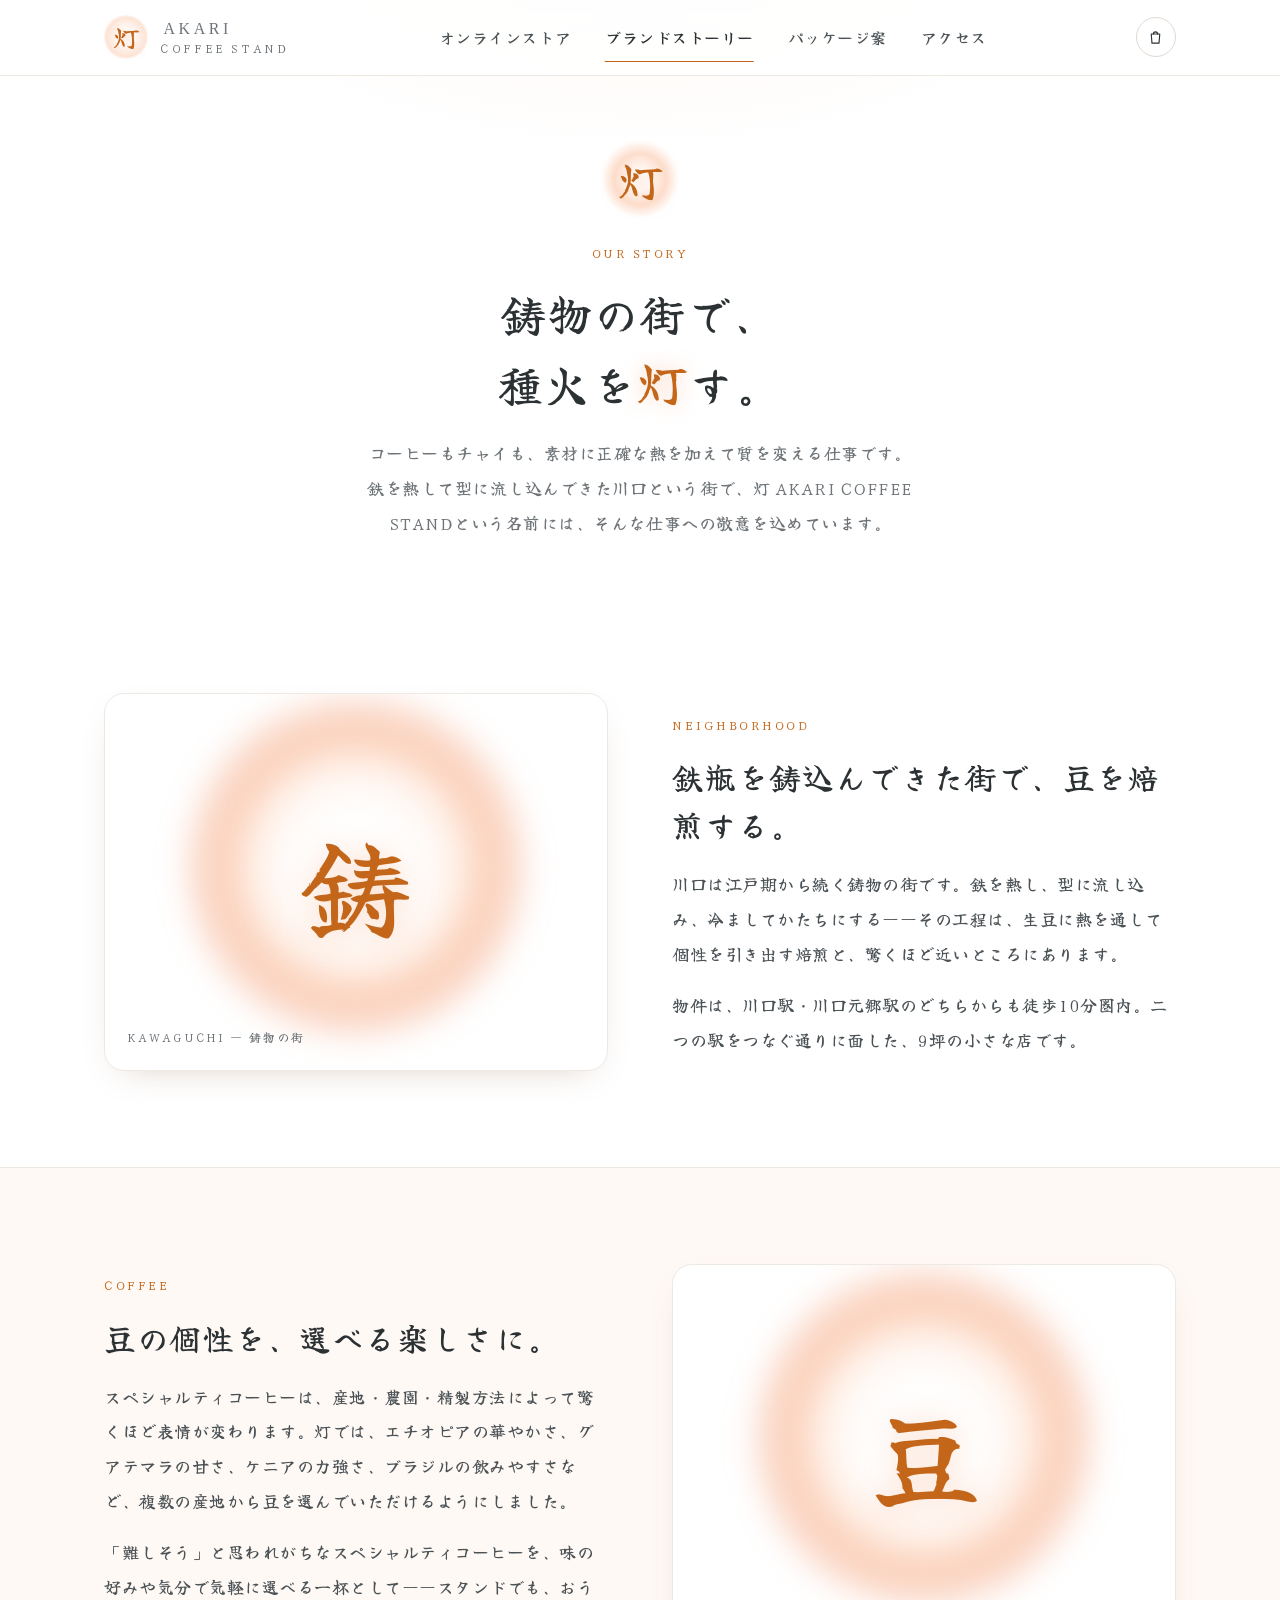
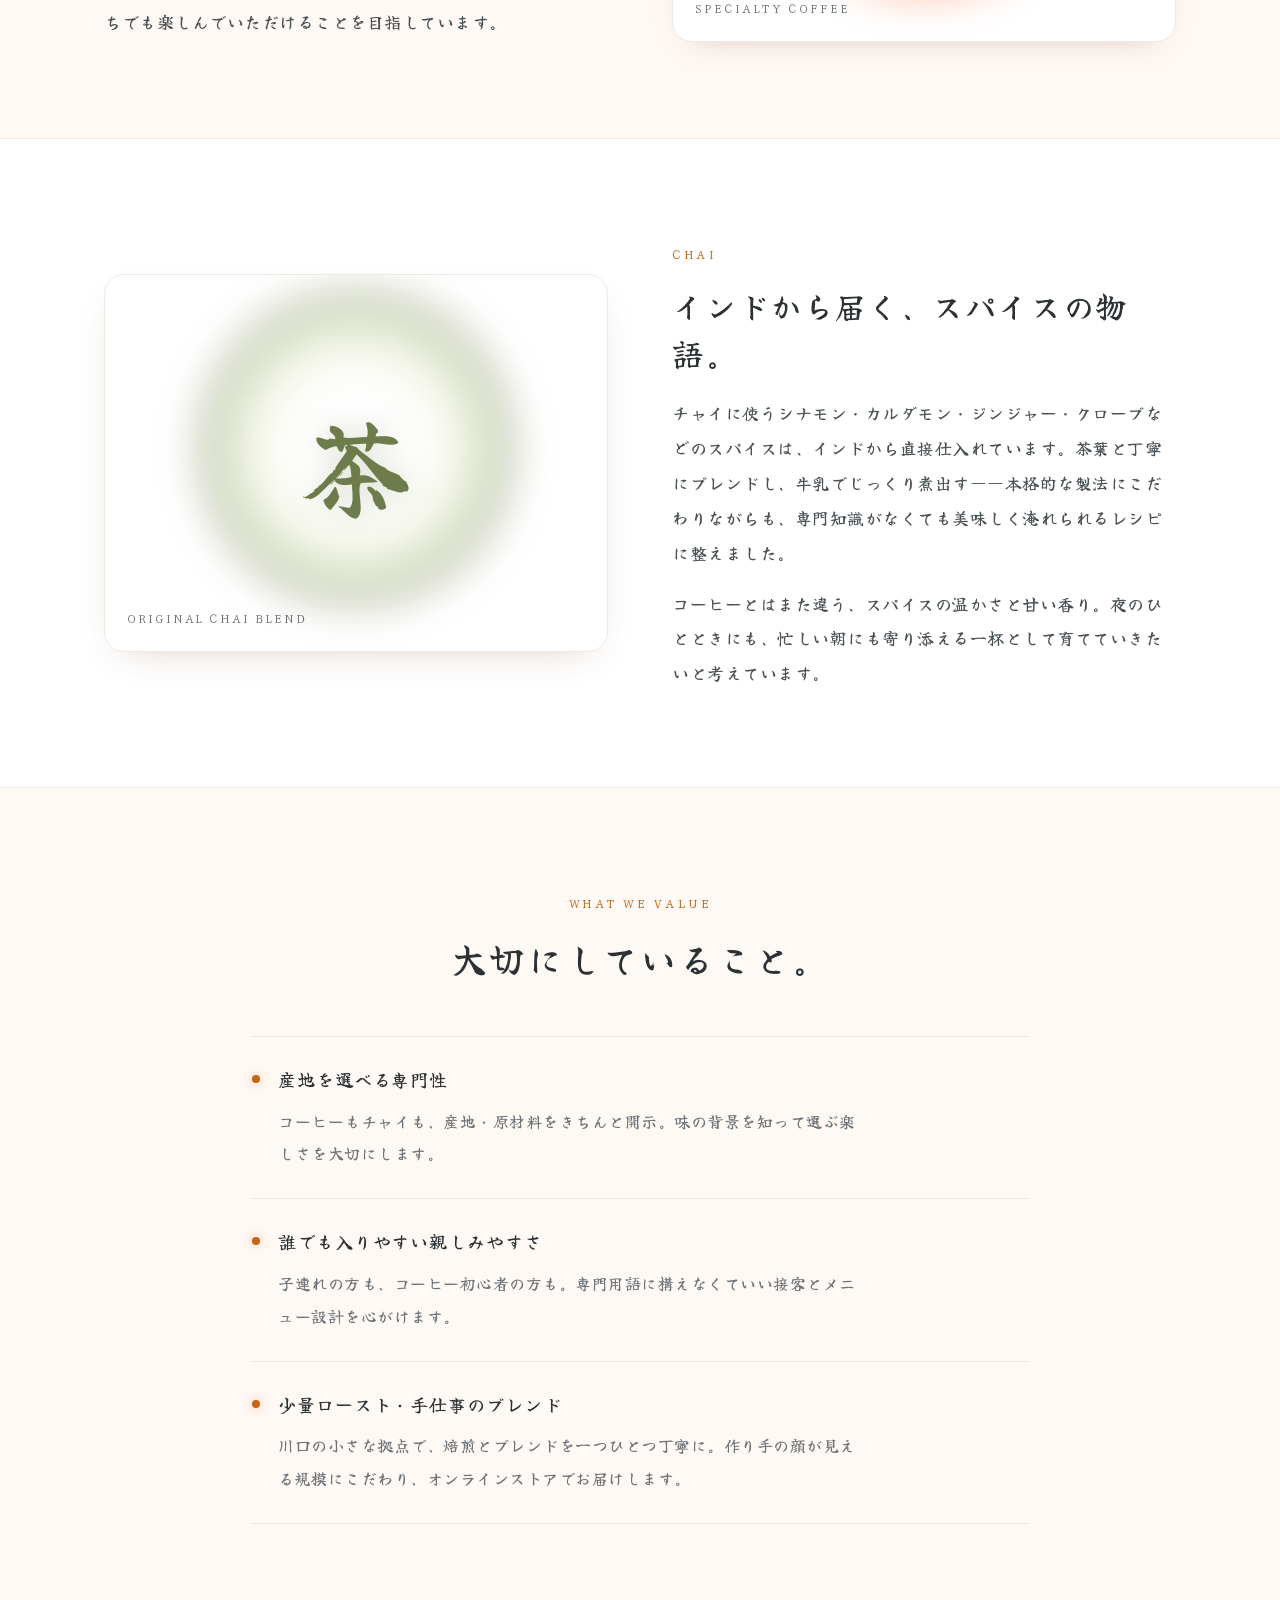
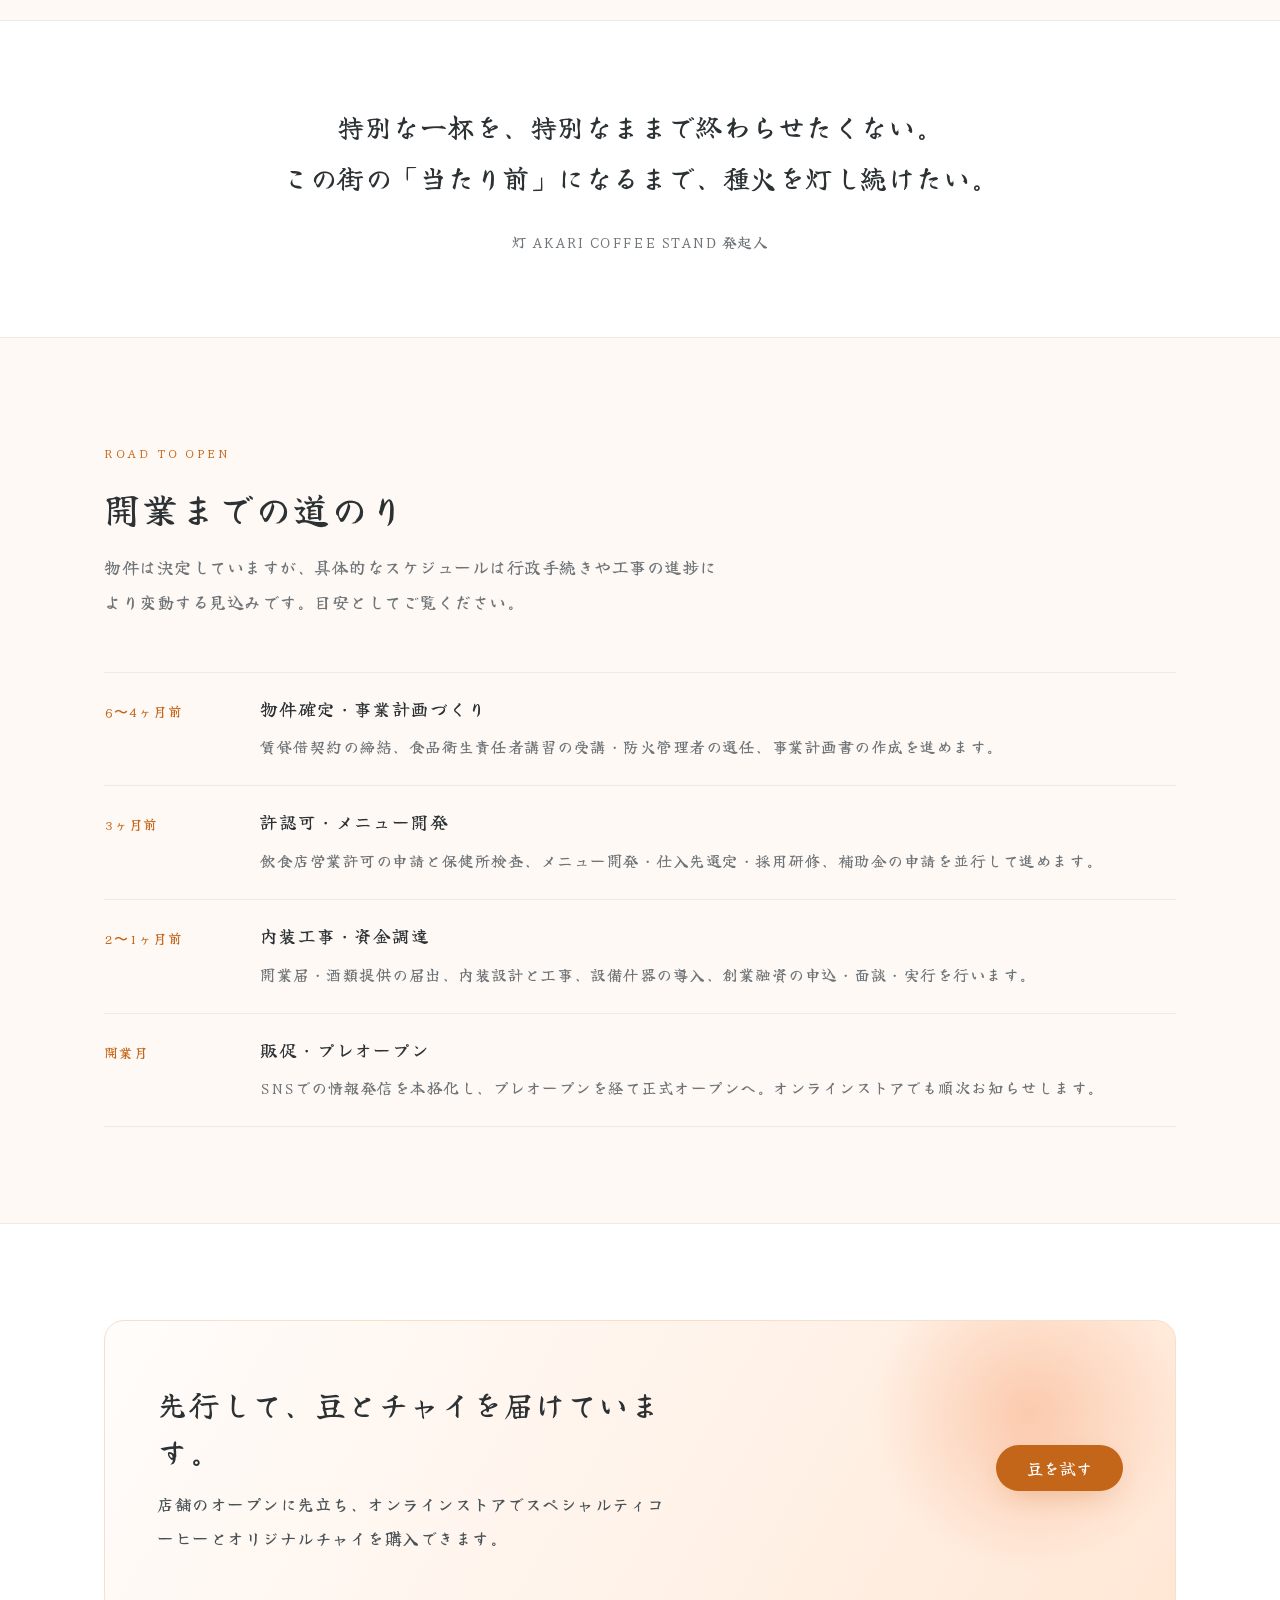
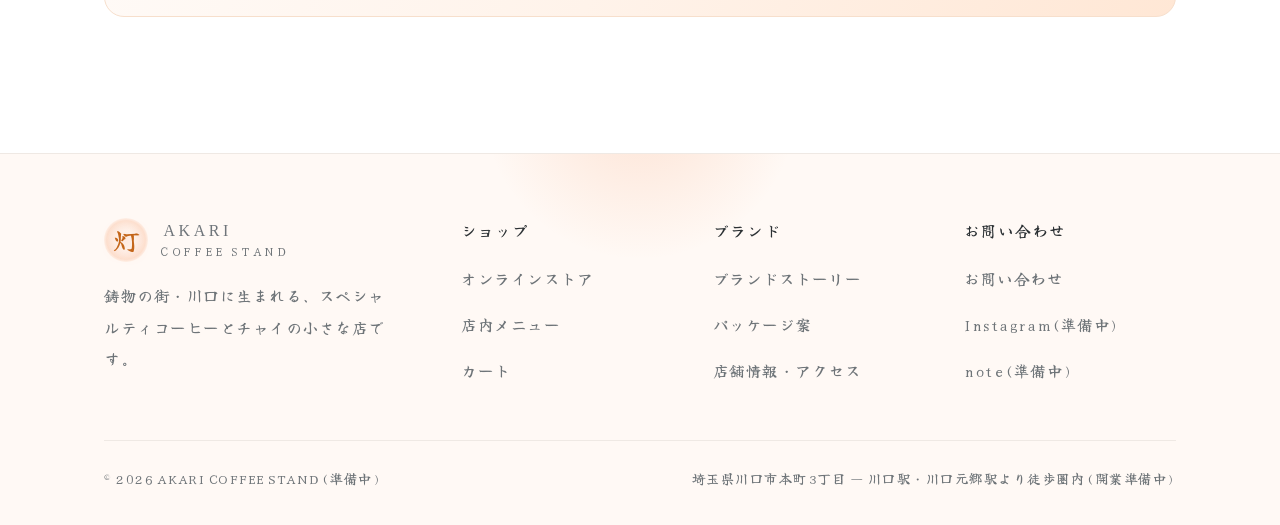
==== commit 7e3b4b27: "書体をブランドイメージの2つに統一(和文=灯の筆書体 / 欧文=AKARIのローマン体) 日本語は「灯」の筆書体 Yuji Syuku、英数字は「AKARI」の手彫りローマン体 IM Fell Eng" ====
--- a/about.html
+++ b/about.html
@@ -8,7 +8,7 @@
 <title>ブランドストーリー ― 灯 AKARI COFFEE STAND</title>
 <link rel="preconnect" href="https://fonts.googleapis.com">
 <link rel="preconnect" href="https://fonts.gstatic.com" crossorigin>
-<link href="https://fonts.googleapis.com/css2?family=Yuji+Syuku&family=Zen+Old+Mincho:wght@400;500;600;700;900&family=Noto+Sans+JP:wght@400;500;700&family=IBM+Plex+Mono:wght@400;500&display=swap" rel="stylesheet">
+<link href="https://fonts.googleapis.com/css2?family=Yuji+Syuku&family=IM+Fell+English&display=swap" rel="stylesheet">
 <link rel="icon" href="data:image/svg+xml,%3Csvg%20xmlns='http://www.w3.org/2000/svg'%20viewBox='0%200%2064%2064'%3E%3Ccircle%20cx='32'%20cy='32'%20r='31'%20fill='%23FFF3E9'/%3E%3Ctext%20x='32'%20y='47'%20font-size='42'%20text-anchor='middle'%20fill='%23C4661A'%20font-family='serif'%3E%E7%81%AF%3C/text%3E%3C/svg%3E">
 <link rel="stylesheet" href="assets/styles.css">
 </head>
--- a/assets/styles.css
+++ b/assets/styles.css
@@ -15,8 +15,8 @@
 
   --ink:              #2C3134;   /* 見出し */
   --ink-soft:         #4B5256;   /* 本文 */
-  --rust:             #8B9195;   /* AKARIの灰 ― 補助テキスト・ラベル */
-  --rust-light:       #B9BEC1;   /* 無効状態 */
+  --rust:             #6E7478;   /* AKARIの灰 ― 補助テキスト・ラベル */
+  --rust-light:       #9AA0A4;   /* 無効状態・装飾 */
   --hairline:         #EFE9E4;   /* 罫線 */
   --hairline-strong:  #E0D8D1;
 
@@ -42,10 +42,16 @@
   --radius-pill: 999px;
   --radius-btn: 999px;
 
-  --font-mark:    "Yuji Syuku", "Zen Old Mincho", serif;      /* 灯(筆文字)専用 */
-  --font-display: "Zen Old Mincho", "Noto Serif JP", serif;   /* 見出し・欧文ワードマーク */
-  --font-body:    "Noto Sans JP", sans-serif;                 /* 本文・UI */
-  --font-spec:    "IBM Plex Mono", monospace;                 /* スペック数値専用 */
+  /* ---- 書体はブランドイメージの2つだけ ----
+     日本語 = 「灯」の筆書体(Yuji Syuku)
+     英数字 = 「AKARI」の手彫りローマン体(IM Fell English)
+     欧文を先に置くと、英数字はIM Fell・和文はYuji Syukuへ字ごとに振り分けられる。 */
+  --font-latin:   "IM Fell English", serif;
+  --font-jp:      "Yuji Syuku", serif;
+  --font-mark:    "Yuji Syuku", serif;                                  /* 灯・和文の筆 */
+  --font-display: "IM Fell English", "Yuji Syuku", serif;               /* 見出し */
+  --font-body:    "IM Fell English", "Yuji Syuku", serif;               /* 本文・UI */
+  --font-spec:    "IM Fell English", "Yuji Syuku", serif;               /* スペック・数値 */
 
   --header-h: 76px;
   --wrap: 1120px;
@@ -57,8 +63,9 @@
   margin:0;
   color: var(--ink-soft);
   font-family: var(--font-body);
-  font-size: 16px;
-  line-height: 1.9;
+  font-size: 17px;
+  line-height: 2.05;
+  letter-spacing: .03em;
   background-color: var(--paper);
   background-image:
     radial-gradient(760px 460px at 50% -180px, rgba(244,136,78,.13), rgba(255,255,255,0) 72%);
@@ -74,8 +81,9 @@
   font-family: var(--font-display);
   color: var(--ink);
   margin: 0;
-  font-weight: 700;
-  letter-spacing: .01em;
+  font-weight:400;
+  letter-spacing: .05em;
+  line-height: 1.65;
 }
 p{ margin:0; }
 .accent{ color: var(--ember); }
@@ -170,11 +178,11 @@
 .brand:hover .brand-mark{ text-shadow: 0 0 22px rgba(244,136,78,.75); }
 .brand-word{ display:flex; flex-direction:column; line-height:1.15; }
 .brand-name{
-  font-family: var(--font-display); font-weight:500; font-size:16px; color: #6F757A;
+  font-family: var(--font-latin); font-weight:400; font-size:16px; color: #6F757A;
   letter-spacing:.22em; text-indent:.22em;
 }
 .brand-sub{
-  font-family: var(--font-body); font-size:9px; letter-spacing:.22em;
+  font-family: var(--font-body); font-size:12px; letter-spacing:.22em;
   color: var(--rust); text-transform:uppercase; margin-top:3px;
 }
 
@@ -182,7 +190,7 @@
   display:flex; align-items:center; gap:34px;
 }
 .nav-desktop a{
-  font-size:14px; color: var(--ink-soft); position:relative; padding:8px 0;
+  font-size:16px; color: var(--ink-soft); position:relative; padding:8px 0;
   transition: color .15s ease;
 }
 .nav-desktop a::after{
@@ -209,7 +217,7 @@
   position:absolute; top:-4px; right:-4px;
   min-width:18px; height:18px; padding:0 4px;
   border-radius:999px; background: var(--ember); color:#fff;
-  font-family: var(--font-body); font-size:10px; font-weight:700;
+  font-family: var(--font-body); font-size:12px; font-weight:400;
   display:flex; align-items:center; justify-content:center;
   border:2px solid var(--paper);
   box-shadow: 0 0 10px rgba(244,136,78,.6);
@@ -241,7 +249,7 @@
 }
 .nav-mobile-close svg{ width:16px; height:16px; stroke: var(--ink); }
 .nav-mobile a{
-  padding:14px 0; font-size:15px; color: var(--ink);
+  padding:14px 0; font-size:17px; color: var(--ink);
   border-bottom:1px solid var(--hairline);
 }
 .nav-mobile a:hover{ color: var(--ember); }
@@ -252,7 +260,7 @@
 .btn{
   display:inline-flex; align-items:center; justify-content:center; gap:8px;
   padding:14px 30px; border-radius: var(--radius-btn);
-  font-family: var(--font-body); font-size:14px; font-weight:700; letter-spacing:.02em;
+  font-family: var(--font-body); font-size:16px; font-weight:400; letter-spacing:.02em;
   border:1px solid transparent; cursor:pointer; line-height:1;
   transition: background .18s ease, color .18s ease, border-color .18s ease, box-shadow .22s ease, transform .18s ease;
 }
@@ -270,14 +278,14 @@
 .btn-ghost{ background: transparent; border-color: var(--hairline); color: var(--rust); }
 .btn-ghost:hover{ border-color: var(--ember); color: var(--ember); }
 .btn-block{ width:100%; }
-.btn-sm{ padding:11px 20px; font-size:13px; }
+.btn-sm{ padding:11px 20px; font-size:14.5px; }
 .btn[disabled]{ opacity:.45; cursor:not-allowed; box-shadow:none; }
 
 .badge{
   display:inline-flex; align-items:center; height:22px; padding:0 11px;
   border-radius: var(--radius-pill); background: var(--ember-tint);
   color: var(--ember-deep); border:1px solid rgba(196,102,26,.22);
-  font-size:10.5px; font-weight:700; letter-spacing:.1em; margin-left:10px;
+  font-size:12px; font-weight:400; letter-spacing:.1em; margin-left:10px;
   font-family: var(--font-body);
 }
 .badge-sage{ background: var(--sage-tint); border-color: rgba(110,124,76,.25); color: var(--sage); }
@@ -286,7 +294,7 @@
 .tag{
   display:inline-flex; align-items:center; padding:6px 13px; border-radius: var(--radius-pill);
   background: var(--paper-soft); border:1px solid var(--hairline);
-  font-size:12px; color: var(--rust);
+  font-size:13.5px; color: var(--rust);
 }
 
 /* ==========================================================================
@@ -300,12 +308,12 @@
   border-bottom:1px solid var(--hairline);
 }
 .eyebrow{
-  display:inline-block; font-family: var(--font-spec); font-size:11px; letter-spacing:.2em;
+  display:inline-block; font-family: var(--font-spec); font-size:12.5px; letter-spacing:.2em;
   color: var(--ember); text-transform:uppercase; margin-bottom:16px;
 }
 .section-head{ max-width:620px; margin-bottom:52px; }
 .section-head h2{ font-size: clamp(25px,3.4vw,36px); line-height:1.45; }
-.section-head .lead{ margin-top:16px; color: var(--rust); font-size:15px; }
+.section-head .lead{ margin-top:16px; color: var(--rust); font-size:17px; }
 .section-foot{ margin-top:44px; }
 
 .grid{ display:grid; gap:28px; }
@@ -356,7 +364,7 @@
 .lamp-word{
   position:relative; z-index:1;
   margin-top: clamp(18px, 3vw, 34px);
-  font-family: var(--font-display); font-weight:500;
+  font-family: var(--font-latin); font-weight:400;
   font-size: clamp(28px, 5.2vw, 46px);
   letter-spacing:.34em; text-indent:.34em;
   color: #6F757A;
@@ -365,14 +373,14 @@
 .lamp-sub{
   position:relative; z-index:1;
   margin-top:14px;
-  font-family: var(--font-spec); font-size:11px; letter-spacing:.34em; text-indent:.34em;
+  font-family: var(--font-spec); font-size:12.5px; letter-spacing:.34em; text-indent:.34em;
   color: var(--rust); text-transform:uppercase;
 }
 
 .hero-tagline{
   position:relative; z-index:1;
   margin-top: clamp(28px, 5vw, 48px);
-  font-family: var(--font-display); font-weight:700;
+  font-family: var(--font-display); font-weight:400;
   font-size: clamp(22px, 3.4vw, 32px); line-height:1.75;
   color: var(--ink);
 }
@@ -383,31 +391,31 @@
 .hero-sub{
   position:relative; z-index:1;
   margin-top:22px; max-width:540px;
-  color: var(--rust); font-size:15px; line-height:1.95;
+  color: var(--rust); font-size:17px; line-height:1.95;
 }
 .hero-actions{ position:relative; z-index:1; display:flex; gap:14px; margin-top:36px; flex-wrap:wrap; justify-content:center; }
 
 .spec-strip{
   margin-top:52px; padding-top:22px; border-top:1px solid var(--hairline);
   display:flex; gap:30px; flex-wrap:wrap; justify-content:center;
-  font-family: var(--font-spec); font-size:12px; letter-spacing:.04em; color: var(--rust);
-  width:100%; max-width:660px;
-}
-.spec-strip b{ color: var(--ink); font-weight:500; }
+  font-family: var(--font-spec); font-size:15px; letter-spacing:.06em; color: var(--rust);
+  width:100%; max-width:680px;
+}
+.spec-strip b{ color: var(--ink); font-weight:400; }
 
 .status-line{
   margin-top:26px; width:100%; max-width:660px;
   padding:16px 20px; border:1px solid var(--hairline); border-radius: var(--radius-md);
   background: var(--paper-soft);
   display:flex; align-items:flex-start; gap:14px; text-align:left;
-  font-size:13.5px; color: var(--ink-soft);
+  font-size:15.5px; color: var(--ink-soft);
 }
 .status-line .tick{
   width:9px; height:9px; border-radius:50%; background: var(--ember); flex-shrink:0;
   margin-top:8px; box-shadow: 0 0 0 4px rgba(244,136,78,.18), 0 0 14px rgba(244,136,78,.7);
 }
 .status-line strong{ color: var(--ink); }
-.status-line .muted{ color: var(--rust); display:block; margin-top:2px; font-size:13px; }
+.status-line .muted{ color: var(--rust); display:block; margin-top:2px; font-size:14.5px; }
 
 /* 内側ページ:小さな灯りを一点だけ添える */
 .page-mark{
@@ -423,7 +431,7 @@
 }
 .page-title{ font-size: clamp(29px,4.4vw,44px); line-height:1.45; max-width:640px; }
 .page-title .accent{ color: var(--ember); }
-.page-lead{ margin-top:18px; max-width:560px; color: var(--rust); font-size:15px; }
+.page-lead{ margin-top:18px; max-width:560px; color: var(--rust); font-size:17px; }
 
 /* ==========================================================================
    Product list ― spec row
@@ -454,22 +462,22 @@
 .spec-row.is-chai:hover .spec-row-dot{ box-shadow: 0 0 0 7px rgba(110,124,76,.18), 0 0 20px rgba(110,124,76,.7); }
 .spec-row-main{ min-width:0; }
 .spec-row-name{
-  font-family: var(--font-display); font-weight:700; font-size:18px; color: var(--ink);
+  font-family: var(--font-display); font-weight:400; font-size:18px; color: var(--ink);
   display:flex; align-items:center; flex-wrap:wrap;
 }
-.spec-row-lead{ margin-top:8px; font-size:13.5px; color: var(--rust); max-width:540px; line-height:1.8; }
+.spec-row-lead{ margin-top:8px; font-size:15.5px; color: var(--rust); max-width:540px; line-height:1.8; }
 .spec-row-tags{
   margin-top:12px; display:flex; gap:20px; flex-wrap:wrap;
-  font-family: var(--font-spec); font-size:11px; letter-spacing:.06em; color: var(--rust-light);
-}
-.spec-row-tags b{ color: var(--ink-soft); font-weight:500; }
+  font-family: var(--font-spec); font-size:12.5px; letter-spacing:.06em; color: var(--rust-light);
+}
+.spec-row-tags b{ color: var(--ink-soft); font-weight:400; }
 .spec-row-price{
-  font-family: var(--font-display); font-size:19px; color: var(--ink); font-weight:700;
-  white-space:nowrap; padding-top:2px;
+  font-family: var(--font-display); font-size:23px; color: var(--ink); font-weight:400;
+  white-space:nowrap; padding-top:2px; letter-spacing:.02em;
   transition: color .18s ease;
 }
 .spec-row:hover .spec-row-price{ color: var(--ember); }
-.spec-row-price .from{ font-size:11px; color: var(--rust); font-weight:400; margin-right:4px; font-family: var(--font-body); }
+.spec-row-price .from{ font-size:12.5px; color: var(--rust); font-weight:400; margin-right:4px; font-family: var(--font-body); }
 
 /* ==========================================================================
    Filters
@@ -478,7 +486,7 @@
 .filter-btn{
   padding:9px 20px; border-radius: var(--radius-pill);
   border:1px solid var(--hairline-strong); background: var(--panel);
-  font-size:13px; color: var(--ink-soft); cursor:pointer;
+  font-size:14.5px; color: var(--ink-soft); cursor:pointer;
   transition: all .18s ease;
 }
 .filter-btn.is-active{
@@ -496,11 +504,11 @@
   padding:15px 0; border-bottom:1px dashed var(--hairline);
 }
 .menu-row:first-child{ padding-top:0; }
-.menu-row-name{ font-size:15.5px; color: var(--ink); }
-.menu-row-note{ display:block; margin-top:4px; font-size:12.5px; color: var(--rust); }
-.menu-row-price{ font-family: var(--font-spec); font-size:13.5px; color: var(--ink-soft); white-space:nowrap; }
+.menu-row-name{ font-size:17.5px; color: var(--ink); }
+.menu-row-note{ display:block; margin-top:4px; font-size:14px; color: var(--rust); }
+.menu-row-price{ font-family: var(--font-spec); font-size:17px; color: var(--ink-soft); white-space:nowrap; }
 .menu-group-title{
-  margin: 44px 0 8px; font-size:15px; color:var(--ink); letter-spacing:.04em;
+  margin: 44px 0 8px; font-size:17px; color:var(--ink); letter-spacing:.04em;
   display:flex; align-items:center; gap:10px;
 }
 .menu-group-title::before{
@@ -549,27 +557,27 @@
 }
 .pd-media.is-chai .pd-media-mark{ color: var(--sage); text-shadow: 0 0 30px rgba(110,124,76,.3); }
 .pd-media .pd-media-name{
-  margin-top:26px; font-family: var(--font-display); font-weight:700; color: var(--ink);
+  margin-top:26px; font-family: var(--font-display); font-weight:400; color: var(--ink);
   font-size:16px; letter-spacing:.06em; text-align:center; padding:0 24px;
 }
 .pd-media .pd-media-spec{
-  margin-top:10px; font-family: var(--font-spec); font-size:11px; letter-spacing:.16em; color: var(--rust);
-}
-
-.pd-breadcrumb{ font-size:13px; color: var(--rust); margin-bottom:18px; }
+  margin-top:10px; font-family: var(--font-spec); font-size:12.5px; letter-spacing:.16em; color: var(--rust);
+}
+
+.pd-breadcrumb{ font-size:14.5px; color: var(--rust); margin-bottom:18px; }
 .pd-breadcrumb a:hover{ color: var(--ember); }
 .pd-title{ font-size: clamp(26px,3.2vw,36px); line-height:1.45; }
-.pd-note{ margin-top:16px; color: var(--rust); font-size:15px; }
-.pd-price{ font-family: var(--font-display); font-size:27px; margin-top:24px; color: var(--ink); font-weight:700; }
+.pd-note{ margin-top:16px; color: var(--rust); font-size:17px; }
+.pd-price{ font-family: var(--font-display); font-size:32px; margin-top:24px; color: var(--ink); font-weight:400; letter-spacing:.02em; }
 .pd-tags{ display:flex; gap:8px; margin-top:18px; flex-wrap:wrap; }
 
 .option-group{ margin-top:30px; }
-.option-label{ font-size:13px; font-weight:700; color: var(--ink); margin-bottom:12px; display:block; }
+.option-label{ font-size:14.5px; font-weight:400; color: var(--ink); margin-bottom:12px; display:block; }
 .option-row{ display:flex; gap:10px; flex-wrap:wrap; }
 .option-chip{
   padding:11px 22px; border-radius: var(--radius-pill);
   border:1px solid var(--hairline-strong); background: var(--panel);
-  font-size:13.5px; color: var(--ink-soft); cursor:pointer; transition: all .18s ease;
+  font-size:15.5px; color: var(--ink-soft); cursor:pointer; transition: all .18s ease;
 }
 .option-chip:hover{ border-color: var(--ember); color: var(--ember); }
 .option-chip.is-active{
@@ -590,10 +598,10 @@
 .qty-control input{
   width:46px; height:40px; border:none; border-left:1px solid var(--hairline);
   border-right:1px solid var(--hairline); text-align:center;
-  font-family: var(--font-spec); font-size:14px; color: var(--ink); background: transparent;
+  font-family: var(--font-spec); font-size:19px; color: var(--ink); background: transparent;
 }
 .pd-actions{ display:flex; gap:12px; margin-top:30px; }
-.pd-add-note{ margin-top:14px; font-size:12.5px; color: var(--ember); display:none; }
+.pd-add-note{ margin-top:14px; font-size:14px; color: var(--ember); display:none; }
 .pd-add-note.show{ display:block; }
 
 .pd-detail-block{ margin-top:52px; border-top:1px solid var(--hairline); padding-top:32px; }
@@ -605,8 +613,8 @@
   background: var(--paper-soft); border:1px solid var(--hairline); border-radius: var(--radius-md);
   padding:16px 10px; text-align:center;
 }
-.notes-grid .note-item .n-label{ font-size:10px; color: var(--rust); font-family: var(--font-spec); letter-spacing:.12em; }
-.notes-grid .note-item .n-val{ margin-top:8px; font-family: var(--font-display); font-weight:700; font-size:14.5px; color: var(--ink); }
+.notes-grid .note-item .n-label{ font-size:12px; color: var(--rust); font-family: var(--font-spec); letter-spacing:.12em; }
+.notes-grid .note-item .n-val{ margin-top:8px; font-family: var(--font-display); font-weight:400; font-size:16.5px; color: var(--ink); }
 
 /* ==========================================================================
    Cart drawer
@@ -630,7 +638,7 @@
 }
 .cart-drawer-head h3{ font-size:17px; }
 .cart-drawer-body{ flex:1; overflow-y:auto; padding:8px 24px 16px; }
-.cart-drawer-empty{ text-align:center; padding:64px 10px; color: var(--rust); font-size:14px; line-height:2; }
+.cart-drawer-empty{ text-align:center; padding:64px 10px; color: var(--rust); font-size:16px; line-height:2; }
 .cart-line{ display:flex; gap:14px; padding:18px 0; border-bottom:1px solid var(--hairline); }
 .cart-line-media{
   width:60px; height:60px; border-radius:50%; flex-shrink:0; position:relative;
@@ -644,14 +652,14 @@
   text-shadow: 0 0 12px rgba(244,136,78,.5);
 }
 .cart-line-info{ flex:1; min-width:0; }
-.cart-line-name{ font-family: var(--font-display); font-size:15px; color: var(--ink); font-weight:700; }
-.cart-line-variant{ font-size:12px; color: var(--rust); margin-top:4px; }
+.cart-line-name{ font-family: var(--font-display); font-size:17px; color: var(--ink); font-weight:400; }
+.cart-line-variant{ font-size:13.5px; color: var(--rust); margin-top:4px; }
 .cart-line-foot{ display:flex; align-items:center; justify-content:space-between; margin-top:12px; }
-.cart-line-remove{ font-size:12px; color: var(--rust); cursor:pointer; background:none; border:none; padding:0; transition: color .15s ease; }
+.cart-line-remove{ font-size:13.5px; color: var(--rust); cursor:pointer; background:none; border:none; padding:0; transition: color .15s ease; }
 .cart-line-remove:hover{ color: var(--ember); }
 .cart-drawer-foot{ padding:20px 24px 26px; border-top:1px solid var(--hairline); background: var(--paper-soft); }
-.cart-subtotal{ display:flex; justify-content:space-between; align-items:baseline; font-size:14px; margin-bottom:18px; color: var(--rust); }
-.cart-subtotal strong{ font-family: var(--font-display); font-size:20px; color: var(--ink); }
+.cart-subtotal{ display:flex; justify-content:space-between; align-items:baseline; font-size:16px; margin-bottom:18px; color: var(--rust); }
+.cart-subtotal strong{ font-family: var(--font-display); font-size:23px; color: var(--ink); }
 
 /* ==========================================================================
    Cart page
@@ -675,7 +683,7 @@
 }
 .cart-page-info{ display:flex; flex-direction:column; justify-content:space-between; gap:18px; }
 .cart-page-foot{ display:flex; align-items:center; justify-content:space-between; gap:20px; flex-wrap:wrap; }
-.price{ font-family: var(--font-display); font-weight:700; font-size:16px; color: var(--ink); }
+.price{ font-family: var(--font-display); font-weight:400; font-size:19px; color: var(--ink); }
 
 .summary-box{
   background: var(--paper-soft); border:1px solid var(--hairline);
@@ -685,14 +693,14 @@
 }
 .summary-row{
   display:flex; align-items:baseline; justify-content:space-between; gap:16px;
-  padding:11px 0; font-size:14px; color: var(--ink-soft);
+  padding:11px 0; font-size:16px; color: var(--ink-soft);
   border-bottom:1px dashed var(--hairline);
 }
 .summary-row.total{
   border-bottom:none; border-top:1px solid var(--hairline-strong);
   margin-top:8px; padding-top:18px; color: var(--ink);
 }
-.summary-row.total strong{ font-family: var(--font-display); font-size:22px; color: var(--ember); }
+.summary-row.total strong{ font-family: var(--font-display); font-size:26px; color: var(--ember); }
 
 .empty-cart{ text-align:center; padding:88px 20px; }
 .thanks-panel{
@@ -718,7 +726,7 @@
 }
 /* 完了マークの「✓」は本文書体で(筆文字は「灯」専用) */
 .thanks-panel .mark, .thanks-inline .mark{
-  font-family: var(--font-body); font-weight:700; text-shadow: 0 0 20px rgba(244,136,78,.4);
+  font-family: var(--font-body); font-weight:400; text-shadow: 0 0 20px rgba(244,136,78,.4);
 }
 .thanks-panel .mark{ font-size:42px; }
 
@@ -726,12 +734,12 @@
    Forms
    ========================================================================== */
 .form-field{ margin-bottom:20px; }
-.form-field label{ display:block; font-size:13px; font-weight:700; color: var(--ink); margin-bottom:9px; }
+.form-field label{ display:block; font-size:14.5px; font-weight:400; color: var(--ink); margin-bottom:9px; }
 .form-field .optional{ font-weight:400; color: var(--rust); margin-left:6px; }
 .form-field input, .form-field select, .form-field textarea{
   width:100%; padding:13px 16px; border:1px solid var(--hairline-strong);
   border-radius: var(--radius-md); background: var(--panel);
-  font-family: var(--font-body); font-size:14.5px; color: var(--ink);
+  font-family: var(--font-body); font-size:16.5px; color: var(--ink);
   transition: border-color .18s ease, box-shadow .18s ease;
 }
 .form-field input:focus, .form-field select:focus, .form-field textarea:focus{
@@ -739,7 +747,7 @@
 }
 .form-field textarea{ resize:vertical; }
 .form-row-2{ display:grid; grid-template-columns:1fr 1fr; gap:16px; }
-.form-note{ font-size:12.5px; color: var(--rust); margin-top:-8px; margin-bottom:20px; line-height:1.9; }
+.form-note{ font-size:14px; color: var(--rust); margin-top:-8px; margin-bottom:20px; line-height:1.9; }
 
 /* ==========================================================================
    Story / values / timeline
@@ -754,7 +762,7 @@
 }
 .story-visual .caption{
   position:absolute; left:22px; bottom:20px;
-  font-family: var(--font-spec); font-size:10.5px; letter-spacing:.16em; color: var(--rust);
+  font-family: var(--font-spec); font-size:12px; letter-spacing:.16em; color: var(--rust);
 }
 .glow-plate::before{
   content:""; position:absolute; left:50%; top:46%;
@@ -787,7 +795,7 @@
 
 .story-copy h2{ font-size: clamp(23px,3vw,31px); line-height:1.55; margin-bottom:18px; }
 .story-copy p + p{ margin-top:16px; }
-.story-copy p{ color: var(--ink-soft); font-size:15px; }
+.story-copy p{ color: var(--ink-soft); font-size:17px; }
 
 .value-list{ display:flex; flex-direction:column; max-width:780px; margin:0 auto; }
 .value-row{ padding:28px 0 28px 28px; border-top:1px solid var(--hairline); position:relative; }
@@ -798,23 +806,23 @@
 }
 .value-row:last-child{ border-bottom:1px solid var(--hairline); }
 .value-row h3{ font-size:18px; margin-bottom:10px; }
-.value-row p{ font-size:14px; color: var(--rust); max-width:580px; }
+.value-row p{ font-size:16px; color: var(--rust); max-width:580px; }
 
 .quote-block{
   max-width:720px; margin:0 auto; text-align:center; position:relative; padding:20px 0;
 }
 .quote-block blockquote{
-  margin:0; font-family: var(--font-display); font-weight:500;
+  margin:0; font-family: var(--font-display); font-weight:400;
   font-size: clamp(20px,2.8vw,27px); line-height:1.9; color: var(--ink);
 }
-.quote-block cite{ display:block; margin-top:24px; font-style:normal; font-size:13px; color: var(--rust); }
+.quote-block cite{ display:block; margin-top:24px; font-style:normal; font-size:14.5px; color: var(--rust); }
 
 .timeline{ display:flex; flex-direction:column; }
 .timeline-row{ display:grid; grid-template-columns: 130px 1fr; gap:26px; padding:22px 0; border-top:1px solid var(--hairline); }
 .timeline-row:last-child{ border-bottom:1px solid var(--hairline); }
-.timeline-time{ font-family: var(--font-spec); font-size:12px; color: var(--ember); padding-top:3px; letter-spacing:.06em; }
-.timeline-body h4{ font-size:15.5px; margin-bottom:8px; }
-.timeline-body p{ font-size:13.5px; color: var(--rust); }
+.timeline-time{ font-family: var(--font-spec); font-size:13.5px; color: var(--ember); padding-top:3px; letter-spacing:.06em; }
+.timeline-body h4{ font-size:17.5px; margin-bottom:8px; }
+.timeline-body p{ font-size:15.5px; color: var(--rust); }
 
 /* ==========================================================================
    Package concepts
@@ -846,7 +854,7 @@
   font-family: var(--font-mark); font-size:26px; color: var(--ember); line-height:1;
   text-shadow: 0 0 12px rgba(244,136,78,.4);
 }
-.pouch-kraft .pk-name{ font-family: var(--font-display); font-weight:700; font-size:10px; color: var(--ink); letter-spacing:.14em; }
+.pouch-kraft .pk-name{ font-family: var(--font-display); font-weight:400; font-size:10px; color: var(--ink); letter-spacing:.14em; }
 .pouch-kraft .pk-sub{ font-family: var(--font-spec); font-size:7px; color: var(--rust); letter-spacing:.12em; }
 
 /* 02 光輪(ブランドイメージ準拠) */
@@ -904,8 +912,8 @@
    ========================================================================== */
 .info-list{ display:flex; flex-direction:column; }
 .info-row{ display:grid; grid-template-columns: 130px 1fr; gap:20px; padding:18px 0; border-bottom:1px solid var(--hairline); }
-.info-row dt{ font-size:11.5px; color: var(--rust); font-family: var(--font-spec); letter-spacing:.06em; padding-top:4px; }
-.info-row dd{ margin:0; font-size:15px; color: var(--ink); }
+.info-row dt{ font-size:13px; color: var(--rust); font-family: var(--font-spec); letter-spacing:.06em; padding-top:4px; }
+.info-row dd{ margin:0; font-size:17px; color: var(--ink); }
 .map-frame{
   aspect-ratio: 16/9; border-radius: var(--radius-lg); overflow:hidden; box-shadow: var(--shadow-md);
   border:1px solid var(--hairline);
@@ -923,7 +931,7 @@
 .map-pin svg{ width:20px; height:20px; stroke: var(--ember); fill:var(--ember); }
 .map-note{
   position:absolute; bottom:18px; left:18px; background: var(--panel); padding:9px 15px;
-  border-radius: var(--radius-pill); font-size:12.5px; border:1px solid var(--hairline-strong); color: var(--rust);
+  border-radius: var(--radius-pill); font-size:14px; border:1px solid var(--hairline-strong); color: var(--rust);
 }
 
 /* ==========================================================================
@@ -943,7 +951,7 @@
 }
 .cta-band > *{ position:relative; z-index:1; }
 .cta-band h2{ color: var(--ink); font-size: clamp(22px,3vw,30px); max-width:560px; line-height:1.55; }
-.cta-band p{ color: var(--ink-soft); margin-top:14px; font-size:14.5px; max-width:520px; }
+.cta-band p{ color: var(--ink-soft); margin-top:14px; font-size:16.5px; max-width:520px; }
 
 /* ==========================================================================
    Footer
@@ -961,15 +969,15 @@
 }
 .site-footer .wrap{ position:relative; z-index:1; }
 .footer-grid{ display:grid; grid-template-columns: 1.5fr 1fr 1fr 1fr; gap:40px; }
-.footer-brand p{ margin-top:18px; font-size:13.5px; color: var(--rust); max-width:290px; }
-.footer-col h4{ font-family: var(--font-display); font-size:13.5px; color: var(--ink); margin-bottom:18px; letter-spacing:.06em; }
+.footer-brand p{ margin-top:18px; font-size:15.5px; color: var(--rust); max-width:290px; }
+.footer-col h4{ font-family: var(--font-display); font-size:15.5px; color: var(--ink); margin-bottom:18px; letter-spacing:.06em; }
 .footer-col ul{ display:flex; flex-direction:column; gap:11px; }
-.footer-col a{ font-size:13.5px; color: var(--rust); transition: color .15s ease; }
+.footer-col a{ font-size:15.5px; color: var(--rust); transition: color .15s ease; }
 .footer-col a:hover{ color: var(--ember); }
 .footer-bottom{
   margin-top:52px; padding-top:24px; border-top:1px solid var(--hairline);
   display:flex; justify-content:space-between; flex-wrap:wrap; gap:12px;
-  font-size:12px; color: var(--rust);
+  font-size:13.5px; color: var(--rust);
 }
 
 /* ==========================================================================
@@ -978,7 +986,7 @@
 .toast{
   position: fixed; left:50%; bottom:28px; transform: translateX(-50%) translateY(20px);
   background: #2C3134; color:#fff; padding:14px 22px; border-radius: var(--radius-pill);
-  font-size:13.5px; box-shadow: var(--shadow-lg); opacity:0; pointer-events:none;
+  font-size:15.5px; box-shadow: var(--shadow-lg); opacity:0; pointer-events:none;
   transition: opacity .2s ease, transform .2s ease; z-index:400;
 }
 .toast.show{ opacity:1; transform: translateX(-50%) translateY(0); }
